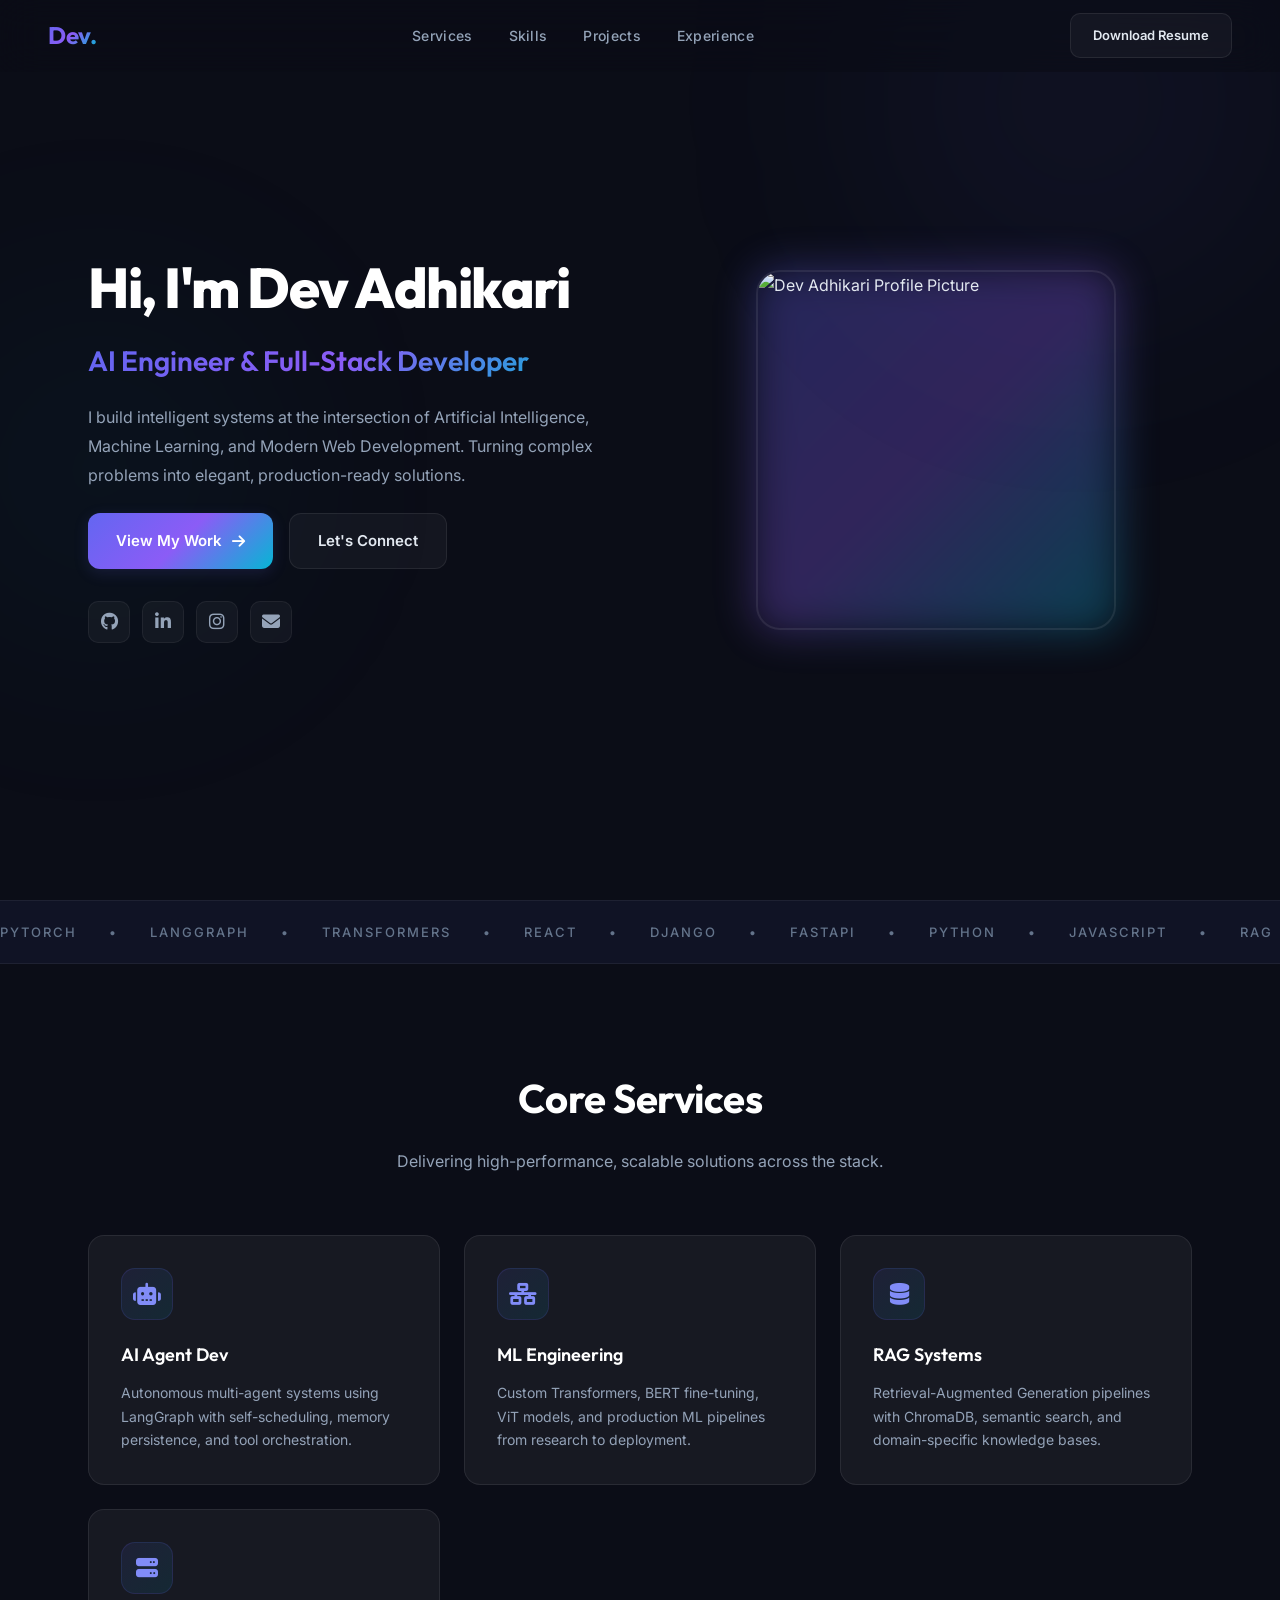
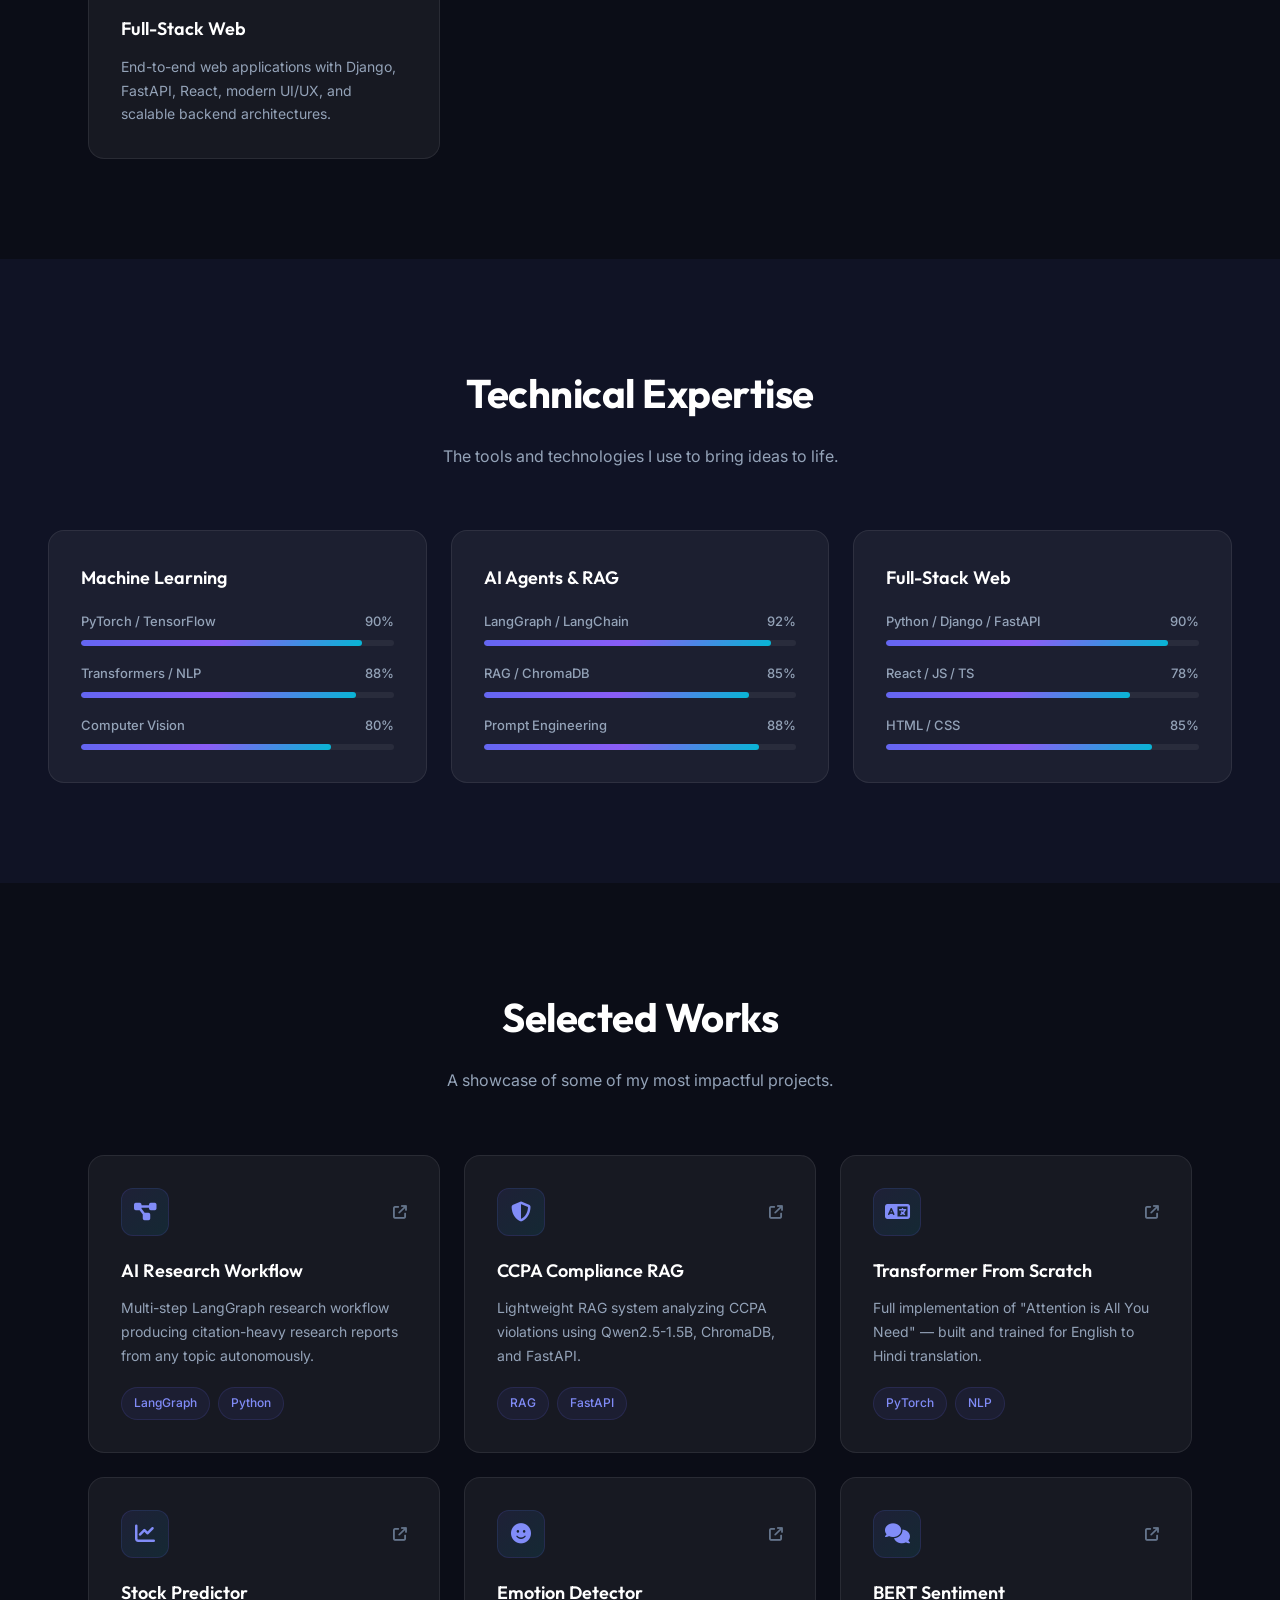
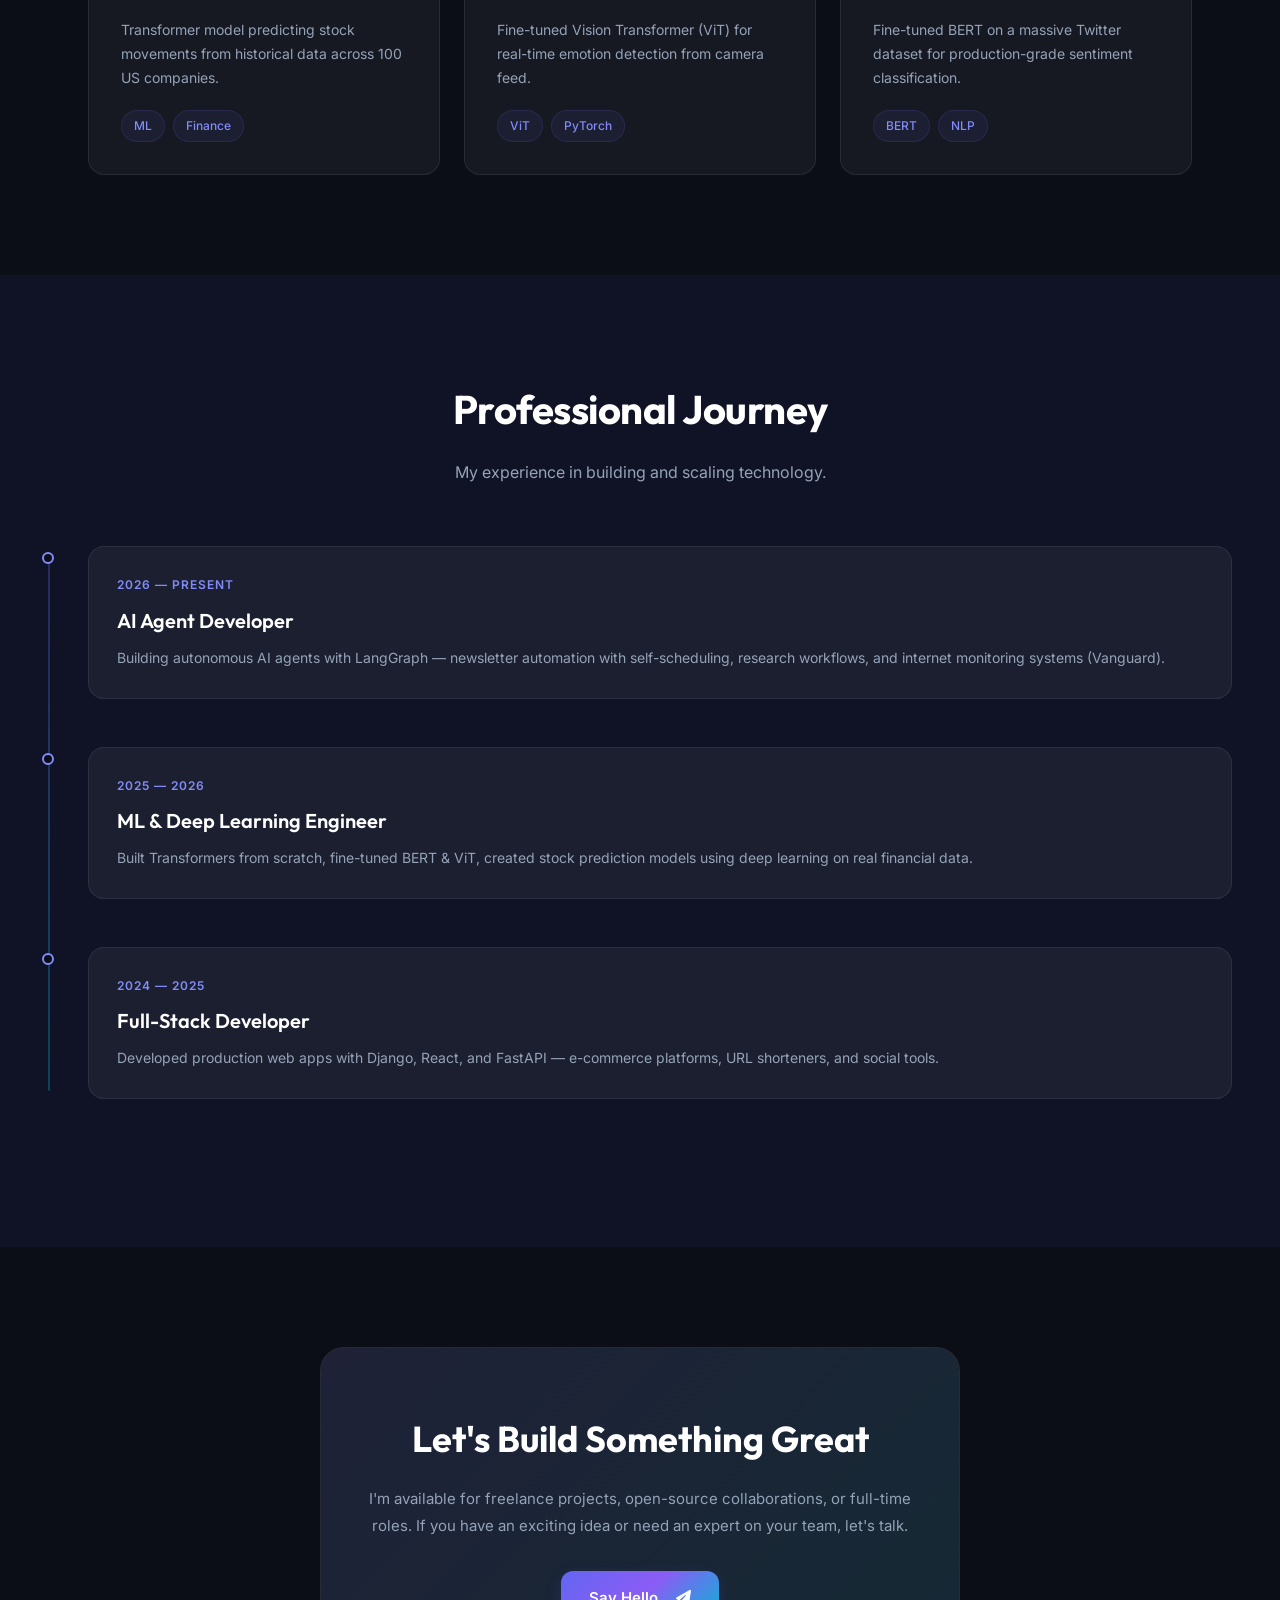
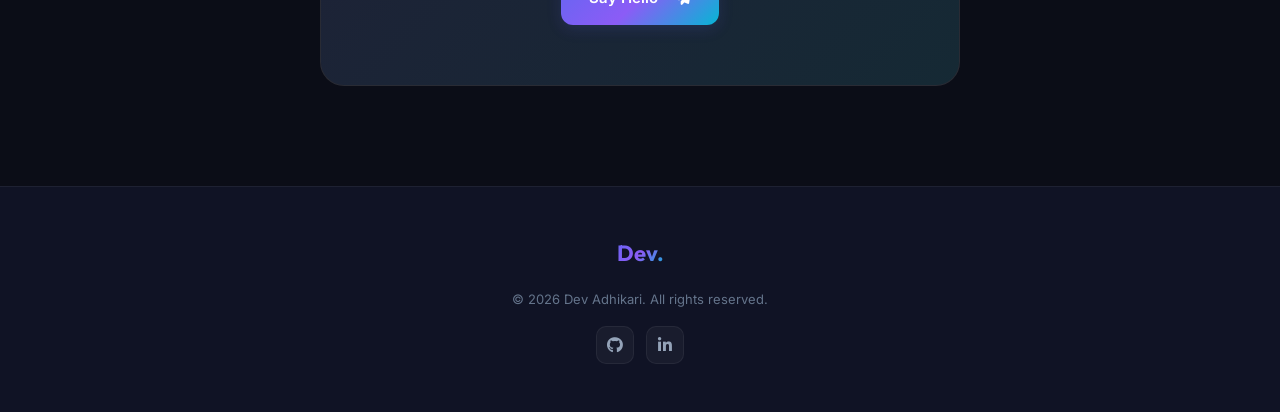
==== index.html @ c4f88534 "proffesional 2" ====
<!DOCTYPE html>
<html lang="en">
<head>
  <meta charset="UTF-8"/>
  <meta name="viewport" content="width=device-width, initial-scale=1.0"/>
  <title>Dev Adhikari | AI & Full-Stack Developer</title>
  <meta name="description" content="Dev Adhikari — AI Agent Developer, ML Engineer, Full-Stack Builder.">
  <link rel="icon" type="image/png" href="myprofilepic.png">
  <link rel="stylesheet" href="style.css">
  <link rel="stylesheet" href="https://cdnjs.cloudflare.com/ajax/libs/font-awesome/6.4.0/css/all.min.css">
  <link rel="preconnect" href="https://fonts.googleapis.com">
  <link rel="preconnect" href="https://fonts.gstatic.com" crossorigin>
  <link href="https://fonts.googleapis.com/css2?family=Inter:wght@300;400;500;600;700&family=Outfit:wght@400;500;600;700&display=swap" rel="stylesheet">
</head>
<body>

  <!-- Background Gradients -->
  <div class="bg-gradient bg-grad-1"></div>
  <div class="bg-gradient bg-grad-2"></div>

  <!-- Navbar -->
  <nav class="navbar" id="navbar">
    <div class="nav-container">
      <div class="nav-logo">
        <a href="#hero">Dev.</a>
      </div>
      <ul class="nav-links">
        <li><a href="#services">Services</a></li>
        <li><a href="#skills">Skills</a></li>
        <li><a href="#projects">Projects</a></li>
        <li><a href="#experience">Experience</a></li>
      </ul>
      <a href="DevAdhikari_AI_Agent_Developer.pdf" download class="btn-outline nav-btn">Download Resume</a>
    </div>
  </nav>

  <!-- ════════ HERO ════════ -->
  <section class="hero section" id="hero">
    <div class="hero-content">
      <div class="hero-text reveal">
        <h1 class="hero-name">Hi, I'm Dev Adhikari</h1>
        <h2 class="hero-role">AI Engineer & Full-Stack Developer</h2>
        <p class="bio">
          I build intelligent systems at the intersection of Artificial Intelligence, Machine Learning, and Modern Web Development. Turning complex problems into elegant, production-ready solutions.
        </p>
        
        <div class="hero-buttons">
          <a href="#projects" class="btn-primary">View My Work <i class="fas fa-arrow-right"></i></a>
          <a href="#contact" class="btn-secondary">Let's Connect</a>
        </div>
        
        <div class="social-row">
          <a href="https://github.com/adkdev200-ops" target="_blank" aria-label="GitHub"><i class="fab fa-github"></i></a>
          <a href="https://www.linkedin.com/in/dev-adhikari-a9b737382/" target="_blank" aria-label="LinkedIn"><i class="fab fa-linkedin-in"></i></a>
          <a href="https://www.instagram.com/adkdev200/" target="_blank" aria-label="Instagram"><i class="fab fa-instagram"></i></a>
          <a href="mailto:adkdev200@gmail.com" aria-label="Email"><i class="fas fa-envelope"></i></a>
        </div>
      </div>
      <div class="hero-image reveal">
        <div class="image-wrapper">
          <img src="myprofilepic.png" alt="Dev Adhikari Profile Picture">
          <div class="glow-effect"></div>
        </div>
      </div>
    </div>
  </section>

  <!-- ════════ MARQUEE ════════ -->
  <div class="marquee-wrap">
    <div class="marquee">
      <span>PyTorch</span><span>&bull;</span><span>LangGraph</span><span>&bull;</span><span>Transformers</span><span>&bull;</span>
      <span>React</span><span>&bull;</span><span>Django</span><span>&bull;</span><span>FastAPI</span><span>&bull;</span>
      <span>Python</span><span>&bull;</span><span>JavaScript</span><span>&bull;</span><span>RAG</span><span>&bull;</span>
      <span>BERT</span><span>&bull;</span><span>Computer Vision</span><span>&bull;</span><span>NLP</span><span>&bull;</span>
      <span>ChromaDB</span><span>&bull;</span><span>TensorFlow</span><span>&bull;</span><span>LangChain</span><span>&bull;</span>
      <!-- Duplicate for loop -->
      <span>PyTorch</span><span>&bull;</span><span>LangGraph</span><span>&bull;</span><span>Transformers</span><span>&bull;</span>
      <span>React</span><span>&bull;</span><span>Django</span><span>&bull;</span><span>FastAPI</span><span>&bull;</span>
      <span>Python</span><span>&bull;</span><span>JavaScript</span><span>&bull;</span><span>RAG</span><span>&bull;</span>
      <span>BERT</span><span>&bull;</span><span>Computer Vision</span><span>&bull;</span><span>NLP</span><span>&bull;</span>
      <span>ChromaDB</span><span>&bull;</span><span>TensorFlow</span><span>&bull;</span><span>LangChain</span><span>&bull;</span>
    </div>
  </div>

  <!-- ════════ SERVICES ════════ -->
  <section class="section" id="services">
    <div class="section-header reveal">
      <h2 class="section-title">Core Services</h2>
      <p class="section-subtitle">Delivering high-performance, scalable solutions across the stack.</p>
    </div>
    
    <div class="services-grid">
      <div class="card reveal">
        <div class="card-icon"><i class="fas fa-robot"></i></div>
        <h3>AI Agent Dev</h3>
        <p>Autonomous multi-agent systems using LangGraph with self-scheduling, memory persistence, and tool orchestration.</p>
      </div>
      <div class="card reveal">
        <div class="card-icon"><i class="fas fa-network-wired"></i></div>
        <h3>ML Engineering</h3>
        <p>Custom Transformers, BERT fine-tuning, ViT models, and production ML pipelines from research to deployment.</p>
      </div>
      <div class="card reveal">
        <div class="card-icon"><i class="fas fa-database"></i></div>
        <h3>RAG Systems</h3>
        <p>Retrieval-Augmented Generation pipelines with ChromaDB, semantic search, and domain-specific knowledge bases.</p>
      </div>
      <div class="card reveal">
        <div class="card-icon"><i class="fas fa-server"></i></div>
        <h3>Full-Stack Web</h3>
        <p>End-to-end web applications with Django, FastAPI, React, modern UI/UX, and scalable backend architectures.</p>
      </div>
    </div>
  </section>

  <!-- ════════ SKILLS ════════ -->
  <section class="section bg-alternate" id="skills">
    <div class="section-header reveal">
      <h2 class="section-title">Technical Expertise</h2>
      <p class="section-subtitle">The tools and technologies I use to bring ideas to life.</p>
    </div>
    
    <div class="skills-grid">
      <div class="card reveal">
        <h3>Machine Learning</h3>
        <div class="skill-bar-wrap">
          <div class="skill-bar-label"><span>PyTorch / TensorFlow</span><span>90%</span></div>
          <div class="skill-bar"><div class="skill-bar-fill" data-width="90"></div></div>
        </div>
        <div class="skill-bar-wrap">
          <div class="skill-bar-label"><span>Transformers / NLP</span><span>88%</span></div>
          <div class="skill-bar"><div class="skill-bar-fill" data-width="88"></div></div>
        </div>
        <div class="skill-bar-wrap">
          <div class="skill-bar-label"><span>Computer Vision</span><span>80%</span></div>
          <div class="skill-bar"><div class="skill-bar-fill" data-width="80"></div></div>
        </div>
      </div>
      <div class="card reveal">
        <h3>AI Agents & RAG</h3>
        <div class="skill-bar-wrap">
          <div class="skill-bar-label"><span>LangGraph / LangChain</span><span>92%</span></div>
          <div class="skill-bar"><div class="skill-bar-fill" data-width="92"></div></div>
        </div>
        <div class="skill-bar-wrap">
          <div class="skill-bar-label"><span>RAG / ChromaDB</span><span>85%</span></div>
          <div class="skill-bar"><div class="skill-bar-fill" data-width="85"></div></div>
        </div>
        <div class="skill-bar-wrap">
          <div class="skill-bar-label"><span>Prompt Engineering</span><span>88%</span></div>
          <div class="skill-bar"><div class="skill-bar-fill" data-width="88"></div></div>
        </div>
      </div>
      <div class="card reveal">
        <h3>Full-Stack Web</h3>
        <div class="skill-bar-wrap">
          <div class="skill-bar-label"><span>Python / Django / FastAPI</span><span>90%</span></div>
          <div class="skill-bar"><div class="skill-bar-fill" data-width="90"></div></div>
        </div>
        <div class="skill-bar-wrap">
          <div class="skill-bar-label"><span>React / JS / TS</span><span>78%</span></div>
          <div class="skill-bar"><div class="skill-bar-fill" data-width="78"></div></div>
        </div>
        <div class="skill-bar-wrap">
          <div class="skill-bar-label"><span>HTML / CSS</span><span>85%</span></div>
          <div class="skill-bar"><div class="skill-bar-fill" data-width="85"></div></div>
        </div>
      </div>
    </div>
  </section>

  <!-- ════════ PROJECTS ════════ -->
  <section class="section" id="projects">
    <div class="section-header reveal">
      <h2 class="section-title">Selected Works</h2>
      <p class="section-subtitle">A showcase of some of my most impactful projects.</p>
    </div>
    
    <div class="projects-grid">
      <a href="https://github.com/adkdev200-ops/research_workflow" target="_blank" class="card project-card reveal">
        <div class="project-header">
          <div class="icon-wrap"><i class="fa-solid fa-diagram-project"></i></div>
          <i class="fas fa-arrow-up-right-from-square link-icon"></i>
        </div>
        <h3>AI Research Workflow</h3>
        <p>Multi-step LangGraph research workflow producing citation-heavy research reports from any topic autonomously.</p>
        <div class="project-tags"><span class="tag">LangGraph</span><span class="tag">Python</span></div>
      </a>
      
      <a href="https://github.com/adkdev200-ops/CCPA-Compliance-RAG-System" target="_blank" class="card project-card reveal">
        <div class="project-header">
          <div class="icon-wrap"><i class="fa-solid fa-shield-halved"></i></div>
          <i class="fas fa-arrow-up-right-from-square link-icon"></i>
        </div>
        <h3>CCPA Compliance RAG</h3>
        <p>Lightweight RAG system analyzing CCPA violations using Qwen2.5-1.5B, ChromaDB, and FastAPI.</p>
        <div class="project-tags"><span class="tag">RAG</span><span class="tag">FastAPI</span></div>
      </a>
      
      <a href="https://github.com/adkdev200-ops/English-to-Hindi--Transformer-from-scratch-" target="_blank" class="card project-card reveal">
        <div class="project-header">
          <div class="icon-wrap"><i class="fa-solid fa-language"></i></div>
          <i class="fas fa-arrow-up-right-from-square link-icon"></i>
        </div>
        <h3>Transformer From Scratch</h3>
        <p>Full implementation of "Attention is All You Need" — built and trained for English to Hindi translation.</p>
        <div class="project-tags"><span class="tag">PyTorch</span><span class="tag">NLP</span></div>
      </a>
      
      <a href="https://github.com/adkdev200-ops/Analysing-Stocks-using-Transformer" target="_blank" class="card project-card reveal">
        <div class="project-header">
          <div class="icon-wrap"><i class="fa-solid fa-chart-line"></i></div>
          <i class="fas fa-arrow-up-right-from-square link-icon"></i>
        </div>
        <h3>Stock Predictor</h3>
        <p>Transformer model predicting stock movements from historical data across 100 US companies.</p>
        <div class="project-tags"><span class="tag">ML</span><span class="tag">Finance</span></div>
      </a>
      
      <a href="https://github.com/adkdev200-ops/Real-time-emotion-detector" target="_blank" class="card project-card reveal">
        <div class="project-header">
          <div class="icon-wrap"><i class="fa-solid fa-face-smile"></i></div>
          <i class="fas fa-arrow-up-right-from-square link-icon"></i>
        </div>
        <h3>Emotion Detector</h3>
        <p>Fine-tuned Vision Transformer (ViT) for real-time emotion detection from camera feed.</p>
        <div class="project-tags"><span class="tag">ViT</span><span class="tag">PyTorch</span></div>
      </a>
      
      <a href="https://github.com/adkdev200-ops/BERT-fine-tuned-for-Sentiment-Analysis" target="_blank" class="card project-card reveal">
        <div class="project-header">
          <div class="icon-wrap"><i class="fa-solid fa-comments"></i></div>
          <i class="fas fa-arrow-up-right-from-square link-icon"></i>
        </div>
        <h3>BERT Sentiment</h3>
        <p>Fine-tuned BERT on a massive Twitter dataset for production-grade sentiment classification.</p>
        <div class="project-tags"><span class="tag">BERT</span><span class="tag">NLP</span></div>
      </a>
    </div>
  </section>

  <!-- ════════ EXPERIENCE ════════ -->
  <section class="section bg-alternate" id="experience">
    <div class="section-header reveal">
      <h2 class="section-title">Professional Journey</h2>
      <p class="section-subtitle">My experience in building and scaling technology.</p>
    </div>
    
    <div class="timeline">
      <div class="timeline-item reveal">
        <div class="timeline-dot"></div>
        <div class="timeline-content">
          <div class="timeline-date">2026 — PRESENT</div>
          <h3 class="timeline-title">AI Agent Developer</h3>
          <p class="timeline-desc">Building autonomous AI agents with LangGraph — newsletter automation with self-scheduling, research workflows, and internet monitoring systems (Vanguard).</p>
        </div>
      </div>
      <div class="timeline-item reveal">
        <div class="timeline-dot"></div>
        <div class="timeline-content">
          <div class="timeline-date">2025 — 2026</div>
          <h3 class="timeline-title">ML & Deep Learning Engineer</h3>
          <p class="timeline-desc">Built Transformers from scratch, fine-tuned BERT & ViT, created stock prediction models using deep learning on real financial data.</p>
        </div>
      </div>
      <div class="timeline-item reveal">
        <div class="timeline-dot"></div>
        <div class="timeline-content">
          <div class="timeline-date">2024 — 2025</div>
          <h3 class="timeline-title">Full-Stack Developer</h3>
          <p class="timeline-desc">Developed production web apps with Django, React, and FastAPI — e-commerce platforms, URL shorteners, and social tools.</p>
        </div>
      </div>
    </div>
  </section>

  <!-- ════════ CONTACT ════════ -->
  <section class="section" id="contact">
    <div class="contact-box reveal">
      <h2>Let's Build Something Great</h2>
      <p>I'm available for freelance projects, open-source collaborations, or full-time roles. If you have an exciting idea or need an expert on your team, let's talk.</p>
      <a href="mailto:adkdev200@gmail.com" class="btn-primary">Say Hello <i class="fas fa-paper-plane" style="margin-left: 8px;"></i></a>
    </div>
  </section>

  <!-- Footer -->
  <footer class="footer">
    <div class="footer-content">
      <div class="footer-logo">Dev.</div>
      <p>&copy; 2026 Dev Adhikari. All rights reserved.</p>
      <div class="footer-social">
        <a href="https://github.com/adkdev200-ops" target="_blank"><i class="fab fa-github"></i></a>
        <a href="https://www.linkedin.com/in/dev-adhikari-a9b737382/" target="_blank"><i class="fab fa-linkedin-in"></i></a>
      </div>
    </div>
  </footer>

<script>
// ═══════════════════════════════════════
//  SCROLL REVEALS & NAV SCROLL
// ═══════════════════════════════════════
const navbar = document.getElementById('navbar');
window.addEventListener('scroll', () => {
  if(window.scrollY > 50) navbar.classList.add('scrolled');
  else navbar.classList.remove('scrolled');
});

const rObs = new IntersectionObserver(es => es.forEach(e => {
  if (e.isIntersecting) { 
    e.target.classList.add('visible'); 
    
    // Trigger skill bars if they exist inside this reveal
    const bars = e.target.querySelectorAll('.skill-bar-fill');
    if(bars.length) {
      setTimeout(() => {
        bars.forEach(b => b.style.width = b.dataset.width + '%');
      }, 300);
    }
    
    rObs.unobserve(e.target); 
  }
}), { threshold: 0.1, rootMargin: "0px 0px -50px 0px" });
document.querySelectorAll('.reveal').forEach(el => rObs.observe(el));

// ═══════════════════════════════════════
//  SMOOTH ANCHOR SCROLL
// ═══════════════════════════════════════
document.querySelectorAll('a[href^="#"]').forEach(anchor => {
  anchor.addEventListener('click', function(e) {
    e.preventDefault();
    const target = document.querySelector(this.getAttribute('href'));
    if (target) {
      // Offset for fixed navbar
      const y = target.getBoundingClientRect().top + window.scrollY - 80;
      window.scrollTo({ top: y, behavior: 'smooth' });
    }
  });
});
</script>
</body>
</html>
---- style.css ----
/* ══════════════════════════════════════════
   PROFESSIONAL PORTFOLIO — Dev Adhikari
   Clean, Premium Dark Theme
   ══════════════════════════════════════════ */

@import url('https://fonts.googleapis.com/css2?family=Inter:wght@300;400;500;600;700&family=Outfit:wght@400;500;600;700;800&display=swap');

:root {
  --bg: #0b0d17;
  --bg-alt: #101325;
  --surface: rgba(255, 255, 255, 0.04);
  --surface-hover: rgba(255, 255, 255, 0.07);
  --glass: rgba(255, 255, 255, 0.05);
  --glass-border: rgba(255, 255, 255, 0.08);
  --border: rgba(255, 255, 255, 0.06);
  --text: #e2e8f0;
  --text-secondary: #94a3b8;
  --text-muted: #64748b;
  --white: #ffffff;
  --accent: #6366f1;
  --accent-light: #818cf8;
  --accent-glow: rgba(99, 102, 241, 0.15);
  --accent2: #06b6d4;
  --accent3: #f59e0b;
  --gradient: linear-gradient(135deg, #6366f1, #8b5cf6, #06b6d4);
  --gradient-subtle: linear-gradient(135deg, rgba(99,102,241,0.1), rgba(6,182,212,0.1));
  --shadow-sm: 0 2px 8px rgba(0,0,0,0.2);
  --shadow-md: 0 8px 32px rgba(0,0,0,0.3);
  --shadow-lg: 0 16px 64px rgba(0,0,0,0.4);
  --radius: 16px;
  --radius-sm: 10px;
  --nav-height: 72px;
}

/* ── RESET & BASE ── */
*, *::before, *::after { margin: 0; padding: 0; box-sizing: border-box; }
html { scroll-behavior: smooth; }
::selection { background: rgba(99, 102, 241, 0.3); color: #fff; }

body {
  background: var(--bg);
  color: var(--text);
  font-family: 'Inter', -apple-system, BlinkMacSystemFont, 'Segoe UI', sans-serif;
  line-height: 1.7;
  overflow-x: hidden;
  -webkit-font-smoothing: antialiased;
  -moz-osx-font-smoothing: grayscale;
}

a { text-decoration: none; color: inherit; }
img { max-width: 100%; display: block; }

/* ── BACKGROUND GRADIENTS ── */
.bg-gradient {
  position: fixed;
  border-radius: 50%;
  filter: blur(120px);
  pointer-events: none;
  z-index: 0;
  opacity: 0.5;
}
.bg-grad-1 {
  width: 600px; height: 600px;
  top: -200px; right: -100px;
  background: radial-gradient(circle, rgba(99,102,241,0.2), transparent 70%);
}
.bg-grad-2 {
  width: 500px; height: 500px;
  bottom: 20%; left: -150px;
  background: radial-gradient(circle, rgba(6,182,212,0.15), transparent 70%);
}

/* ── NAVBAR ── */
.navbar {
  position: fixed;
  top: 0; left: 0; right: 0;
  z-index: 1000;
  height: var(--nav-height);
  display: flex;
  align-items: center;
  padding: 0 48px;
  background: rgba(11, 13, 23, 0.6);
  backdrop-filter: blur(20px);
  -webkit-backdrop-filter: blur(20px);
  border-bottom: 1px solid transparent;
  transition: all 0.4s cubic-bezier(0.4, 0, 0.2, 1);
}
.navbar.scrolled {
  background: rgba(11, 13, 23, 0.9);
  border-bottom: 1px solid var(--glass-border);
  box-shadow: 0 4px 30px rgba(0,0,0,0.3);
}
.nav-container {
  max-width: 1200px;
  width: 100%;
  margin: 0 auto;
  display: flex;
  align-items: center;
  justify-content: space-between;
}
.nav-logo a {
  font-family: 'Outfit', sans-serif;
  font-weight: 700;
  font-size: 24px;
  background: var(--gradient);
  -webkit-background-clip: text;
  -webkit-text-fill-color: transparent;
  background-clip: text;
  letter-spacing: -0.5px;
}
.nav-links {
  display: flex;
  gap: 36px;
  list-style: none;
  align-items: center;
}
.nav-links a {
  color: var(--text-secondary);
  font-size: 14px;
  font-weight: 500;
  letter-spacing: 0.3px;
  transition: color 0.3s;
  position: relative;
}
.nav-links a::after {
  content: '';
  position: absolute;
  bottom: -4px;
  left: 0;
  width: 0;
  height: 2px;
  background: var(--gradient);
  border-radius: 2px;
  transition: width 0.3s cubic-bezier(0.4, 0, 0.2, 1);
}
.nav-links a:hover { color: var(--white); }
.nav-links a:hover::after { width: 100%; }

.btn-outline {
  padding: 10px 22px;
  border: 1px solid var(--glass-border);
  border-radius: 10px;
  background: var(--surface);
  color: var(--text);
  font-size: 13px;
  font-weight: 600;
  transition: all 0.3s;
  display: inline-flex;
  align-items: center;
  gap: 8px;
  cursor: pointer;
}
.btn-outline:hover {
  background: var(--accent);
  border-color: var(--accent);
  color: #fff;
  box-shadow: 0 4px 20px var(--accent-glow);
  transform: translateY(-1px);
}

/* ── HERO SECTION ── */
.hero {
  min-height: 100vh;
  display: flex;
  align-items: center;
  position: relative;
  z-index: 1;
  padding: 0 48px;
  padding-top: var(--nav-height);
}
.hero-content {
  max-width: 1200px;
  width: 100%;
  margin: 0 auto;
  display: grid;
  grid-template-columns: 1fr 1fr;
  gap: 80px;
  align-items: center;
}
.hero-text { display: flex; flex-direction: column; gap: 24px; }

.badge {
  display: inline-flex;
  align-items: center;
  gap: 8px;
  width: fit-content;
  padding: 8px 16px;
  background: rgba(34, 197, 94, 0.1);
  border: 1px solid rgba(34, 197, 94, 0.2);
  border-radius: 100px;
  font-size: 13px;
  font-weight: 600;
  color: #22c55e;
  letter-spacing: 0.3px;
}
.badge::before {
  content: '';
  width: 8px; height: 8px;
  background: #22c55e;
  border-radius: 50%;
  animation: pulse-dot 2s ease-in-out infinite;
}
@keyframes pulse-dot {
  0%, 100% { opacity: 1; box-shadow: 0 0 0 0 rgba(34,197,94,0.4); }
  50% { opacity: 0.8; box-shadow: 0 0 0 6px rgba(34,197,94,0); }
}

.hero-name {
  font-family: 'Outfit', sans-serif;
  font-size: clamp(36px, 5vw, 56px);
  font-weight: 800;
  color: var(--white);
  line-height: 1.1;
  letter-spacing: -1.5px;
}
.hero-role {
  font-family: 'Outfit', sans-serif;
  font-size: clamp(20px, 3vw, 28px);
  font-weight: 600;
  background: var(--gradient);
  -webkit-background-clip: text;
  -webkit-text-fill-color: transparent;
  background-clip: text;
  line-height: 1.3;
}
.bio {
  font-size: 16px;
  color: var(--text-secondary);
  line-height: 1.8;
  max-width: 520px;
}

.hero-buttons {
  display: flex;
  gap: 16px;
  flex-wrap: wrap;
}
.btn-primary {
  display: inline-flex;
  align-items: center;
  gap: 10px;
  padding: 14px 28px;
  background: var(--gradient);
  color: #fff;
  font-size: 15px;
  font-weight: 600;
  border: none;
  border-radius: 12px;
  cursor: pointer;
  transition: all 0.3s cubic-bezier(0.4, 0, 0.2, 1);
  box-shadow: 0 4px 15px var(--accent-glow);
}
.btn-primary:hover {
  transform: translateY(-2px);
  box-shadow: 0 8px 30px rgba(99,102,241,0.3);
}
.btn-primary i { transition: transform 0.3s; }
.btn-primary:hover i { transform: translateX(4px); }

.btn-secondary {
  display: inline-flex;
  align-items: center;
  gap: 10px;
  padding: 14px 28px;
  background: var(--surface);
  border: 1px solid var(--glass-border);
  color: var(--text);
  font-size: 15px;
  font-weight: 600;
  border-radius: 12px;
  cursor: pointer;
  transition: all 0.3s;
}
.btn-secondary:hover {
  background: var(--surface-hover);
  border-color: rgba(255,255,255,0.15);
  transform: translateY(-2px);
}

.social-row {
  display: flex;
  gap: 12px;
  margin-top: 8px;
}
.social-row a {
  display: flex;
  align-items: center;
  justify-content: center;
  width: 42px; height: 42px;
  border-radius: 10px;
  background: var(--surface);
  border: 1px solid var(--border);
  color: var(--text-secondary);
  font-size: 18px;
  transition: all 0.3s;
}
.social-row a:hover {
  background: var(--accent);
  border-color: var(--accent);
  color: #fff;
  transform: translateY(-3px);
  box-shadow: 0 6px 20px var(--accent-glow);
}

/* Hero Image */
.hero-image { display: flex; justify-content: center; align-items: center; }
.image-wrapper {
  position: relative;
  width: 360px;
  height: 360px;
}
.image-wrapper img {
  width: 100%;
  height: 100%;
  object-fit: cover;
  border-radius: 24px;
  border: 2px solid var(--glass-border);
  position: relative;
  z-index: 2;
}
.glow-effect {
  position: absolute;
  inset: -3px;
  border-radius: 26px;
  background: var(--gradient);
  opacity: 0.3;
  z-index: 1;
  filter: blur(20px);
  animation: glow-pulse 4s ease-in-out infinite;
}
@keyframes glow-pulse {
  0%, 100% { opacity: 0.2; transform: scale(1); }
  50% { opacity: 0.4; transform: scale(1.02); }
}

/* ── MARQUEE ── */
.marquee-wrap {
  position: relative;
  z-index: 1;
  overflow: hidden;
  padding: 20px 0;
  border-top: 1px solid var(--border);
  border-bottom: 1px solid var(--border);
  background: var(--bg-alt);
}
.marquee {
  display: flex;
  gap: 32px;
  animation: marquee 45s linear infinite;
  width: max-content;
}
.marquee span {
  font-size: 13px;
  color: var(--text-muted);
  white-space: nowrap;
  font-weight: 500;
  text-transform: uppercase;
  letter-spacing: 2px;
}
@keyframes marquee {
  0% { transform: translateX(0); }
  100% { transform: translateX(-50%); }
}

/* ── SECTIONS ── */
.section {
  position: relative;
  z-index: 1;
  max-width: 1200px;
  margin: 0 auto;
  padding: 100px 48px;
}
.bg-alternate {
  background: var(--bg-alt);
}
.bg-alternate .section {
  max-width: 100%;
}
.bg-alternate > .section-header,
.bg-alternate > .section-header ~ * {
  max-width: 1200px;
  margin-left: auto;
  margin-right: auto;
}

/* Use wrapper approach for alternate bg */
section.bg-alternate {
  max-width: 100%;
  padding: 100px 48px;
}
section.bg-alternate .section-header,
section.bg-alternate .skills-grid,
section.bg-alternate .timeline {
  max-width: 1200px;
  margin-left: auto;
  margin-right: auto;
}

.section-header {
  text-align: center;
  margin-bottom: 60px;
}
.section-title {
  font-family: 'Outfit', sans-serif;
  font-size: clamp(28px, 4vw, 40px);
  font-weight: 700;
  color: var(--white);
  margin-bottom: 16px;
  letter-spacing: -0.5px;
}
.section-subtitle {
  font-size: 16px;
  color: var(--text-secondary);
  max-width: 500px;
  margin: 0 auto;
  line-height: 1.7;
}

/* ── GRID CARDS ── */
.services-grid, .skills-grid, .projects-grid {
  display: grid;
  gap: 24px;
}
.services-grid { grid-template-columns: repeat(auto-fill, minmax(260px, 1fr)); }
.skills-grid { grid-template-columns: repeat(auto-fill, minmax(320px, 1fr)); }
.projects-grid { grid-template-columns: repeat(auto-fill, minmax(340px, 1fr)); }

.card {
  background: var(--glass);
  border: 1px solid var(--glass-border);
  border-radius: var(--radius);
  padding: 32px;
  transition: all 0.4s cubic-bezier(0.4, 0, 0.2, 1);
  position: relative;
  overflow: hidden;
}
.card::before {
  content: '';
  position: absolute;
  inset: 0;
  background: var(--gradient-subtle);
  opacity: 0;
  transition: opacity 0.4s;
  pointer-events: none;
}
.card:hover {
  border-color: rgba(99,102,241,0.2);
  transform: translateY(-6px);
  box-shadow: var(--shadow-lg), 0 0 40px var(--accent-glow);
}
.card:hover::before { opacity: 1; }

.card-icon {
  width: 52px; height: 52px;
  display: flex;
  align-items: center;
  justify-content: center;
  border-radius: 14px;
  background: var(--gradient-subtle);
  border: 1px solid rgba(99,102,241,0.15);
  font-size: 22px;
  color: var(--accent-light);
  margin-bottom: 20px;
}
.card h3 {
  font-family: 'Outfit', sans-serif;
  font-size: 18px;
  font-weight: 600;
  color: var(--white);
  margin-bottom: 10px;
}
.card p {
  font-size: 14px;
  color: var(--text-secondary);
  line-height: 1.7;
}

/* ── SKILLS ── */
.skill-bar-wrap { margin-top: 16px; }
.skill-bar-label {
  display: flex;
  justify-content: space-between;
  font-size: 13px;
  color: var(--text-secondary);
  margin-bottom: 8px;
  font-weight: 500;
}
.skill-bar {
  height: 6px;
  background: rgba(255,255,255,0.06);
  border-radius: 100px;
  width: 100%;
  overflow: hidden;
}
.skill-bar-fill {
  height: 100%;
  background: var(--gradient);
  width: 0;
  border-radius: 100px;
  transition: width 1.2s cubic-bezier(0.4, 0, 0.2, 1);
  position: relative;
}

/* ── PROJECTS ── */
.project-card {
  display: flex;
  flex-direction: column;
}
.project-card:hover h3 { color: var(--accent-light); }
.project-header {
  display: flex;
  justify-content: space-between;
  align-items: center;
  margin-bottom: 20px;
}
.icon-wrap {
  width: 48px; height: 48px;
  display: flex;
  align-items: center;
  justify-content: center;
  border-radius: 12px;
  background: var(--gradient-subtle);
  border: 1px solid rgba(99,102,241,0.15);
  font-size: 20px;
  color: var(--accent-light);
}
.link-icon {
  color: var(--text-muted);
  font-size: 14px;
  transition: all 0.3s;
}
.project-card:hover .link-icon {
  color: var(--accent-light);
  transform: translate(3px, -3px);
}
.project-tags {
  display: flex;
  flex-wrap: wrap;
  gap: 8px;
  margin-top: auto;
  padding-top: 20px;
}
.tag {
  font-size: 12px;
  padding: 5px 12px;
  background: rgba(99,102,241,0.08);
  border: 1px solid rgba(99,102,241,0.15);
  border-radius: 100px;
  color: var(--accent-light);
  font-weight: 500;
}

/* ── TIMELINE ── */
.timeline {
  position: relative;
  max-width: 800px;
  margin: 0 auto;
  padding-left: 40px;
}
.timeline::before {
  content: '';
  position: absolute;
  left: 0;
  top: 8px;
  bottom: 8px;
  width: 2px;
  background: linear-gradient(to bottom, var(--accent), var(--accent2));
  border-radius: 2px;
  opacity: 0.3;
}
.timeline-item {
  position: relative;
  margin-bottom: 48px;
}
.timeline-dot {
  position: absolute;
  left: -46px;
  top: 6px;
  width: 12px;
  height: 12px;
  background: var(--bg);
  border: 2px solid var(--accent-light);
  border-radius: 50%;
  transition: all 0.3s;
  z-index: 2;
}
.timeline-item:hover .timeline-dot {
  background: var(--accent);
  box-shadow: 0 0 12px var(--accent-glow);
  transform: scale(1.3);
}
.timeline-content {
  background: var(--glass);
  border: 1px solid var(--glass-border);
  border-radius: var(--radius);
  padding: 28px;
  transition: all 0.3s;
}
.timeline-item:hover .timeline-content {
  border-color: rgba(99,102,241,0.2);
  box-shadow: var(--shadow-md);
}
.timeline-date {
  font-size: 12px;
  font-weight: 600;
  color: var(--accent-light);
  margin-bottom: 8px;
  text-transform: uppercase;
  letter-spacing: 1px;
}
.timeline-title {
  font-family: 'Outfit', sans-serif;
  font-size: 20px;
  font-weight: 600;
  color: var(--white);
  margin-bottom: 8px;
}
.timeline-desc {
  font-size: 14px;
  color: var(--text-secondary);
  line-height: 1.7;
}

/* ── CONTACT ── */
.contact-box {
  text-align: center;
  max-width: 640px;
  margin: 0 auto;
  padding: 60px 48px;
  background: var(--glass);
  border: 1px solid var(--glass-border);
  border-radius: 24px;
  position: relative;
  overflow: hidden;
}
.contact-box::before {
  content: '';
  position: absolute;
  inset: 0;
  background: var(--gradient-subtle);
  pointer-events: none;
}
.contact-box h2 {
  font-family: 'Outfit', sans-serif;
  font-size: clamp(24px, 4vw, 36px);
  font-weight: 700;
  color: var(--white);
  margin-bottom: 16px;
  position: relative;
}
.contact-box p {
  font-size: 15px;
  color: var(--text-secondary);
  line-height: 1.8;
  margin-bottom: 32px;
  position: relative;
}
.contact-box .btn-primary {
  position: relative;
}

/* ── FOOTER ── */
.footer {
  border-top: 1px solid var(--border);
  padding: 48px 20px;
  background: var(--bg-alt);
  position: relative;
  z-index: 1;
}
.footer-content {
  max-width: 1200px;
  margin: 0 auto;
  display: flex;
  flex-direction: column;
  align-items: center;
  gap: 16px;
}
.footer-logo {
  font-family: 'Outfit', sans-serif;
  font-weight: 700;
  font-size: 22px;
  background: var(--gradient);
  -webkit-background-clip: text;
  -webkit-text-fill-color: transparent;
  background-clip: text;
}
.footer p {
  font-size: 13px;
  color: var(--text-muted);
}
.footer-social {
  display: flex;
  gap: 12px;
}
.footer-social a {
  display: flex;
  align-items: center;
  justify-content: center;
  width: 38px; height: 38px;
  border-radius: 10px;
  background: var(--surface);
  border: 1px solid var(--border);
  color: var(--text-secondary);
  font-size: 16px;
  transition: all 0.3s;
}
.footer-social a:hover {
  background: var(--accent);
  border-color: var(--accent);
  color: #fff;
  transform: translateY(-2px);
}

/* ── REVEALS ── */
.reveal {
  opacity: 0;
  transform: translateY(30px);
  transition: opacity 0.7s cubic-bezier(0.4, 0, 0.2, 1), transform 0.7s cubic-bezier(0.4, 0, 0.2, 1);
}
.reveal.visible {
  opacity: 1;
  transform: translateY(0);
}

/* ── STAGGERED ANIMATION DELAYS ── */
.services-grid .card:nth-child(2) { transition-delay: 0.1s; }
.services-grid .card:nth-child(3) { transition-delay: 0.2s; }
.services-grid .card:nth-child(4) { transition-delay: 0.3s; }
.projects-grid .card:nth-child(2) { transition-delay: 0.1s; }
.projects-grid .card:nth-child(3) { transition-delay: 0.15s; }
.projects-grid .card:nth-child(4) { transition-delay: 0.2s; }
.projects-grid .card:nth-child(5) { transition-delay: 0.25s; }
.projects-grid .card:nth-child(6) { transition-delay: 0.3s; }

/* ── MOBILE HAMBURGER ── */
.nav-hamburger {
  display: none;
  flex-direction: column;
  gap: 5px;
  cursor: pointer;
  padding: 4px;
  z-index: 1001;
}
.nav-hamburger span {
  display: block;
  width: 24px;
  height: 2px;
  background: var(--text);
  border-radius: 2px;
  transition: all 0.3s;
}

/* ── RESPONSIVE ── */
@media (max-width: 1024px) {
  .hero-content { grid-template-columns: 1fr; gap: 48px; text-align: center; }
  .hero-text { align-items: center; }
  .bio { max-width: 600px; }
  .hero-image { order: -1; }
  .image-wrapper { width: 280px; height: 280px; }
  .social-row { justify-content: center; }
  .hero-buttons { justify-content: center; }
}

@media (max-width: 768px) {
  .navbar { padding: 0 20px; }
  .nav-links, .nav-btn { display: none; }
  .nav-hamburger { display: flex; }
  .hero { padding: 0 20px; }
  .section { padding: 80px 20px; }
  section.bg-alternate { padding: 80px 20px; }
  .hero-name { font-size: 32px; }
  .hero-role { font-size: 20px; }
  .image-wrapper { width: 220px; height: 220px; }
  .services-grid, .skills-grid, .projects-grid {
    grid-template-columns: 1fr;
  }
  .contact-box { padding: 40px 24px; }
  .timeline { padding-left: 30px; }
  .timeline-dot { left: -36px; }
  .btn-primary, .btn-secondary {
    width: 100%;
    justify-content: center;
  }
}

@media (max-width: 480px) {
  .hero-name { font-size: 28px; }
  .card { padding: 24px; }
  .section-title { font-size: 26px; }
}
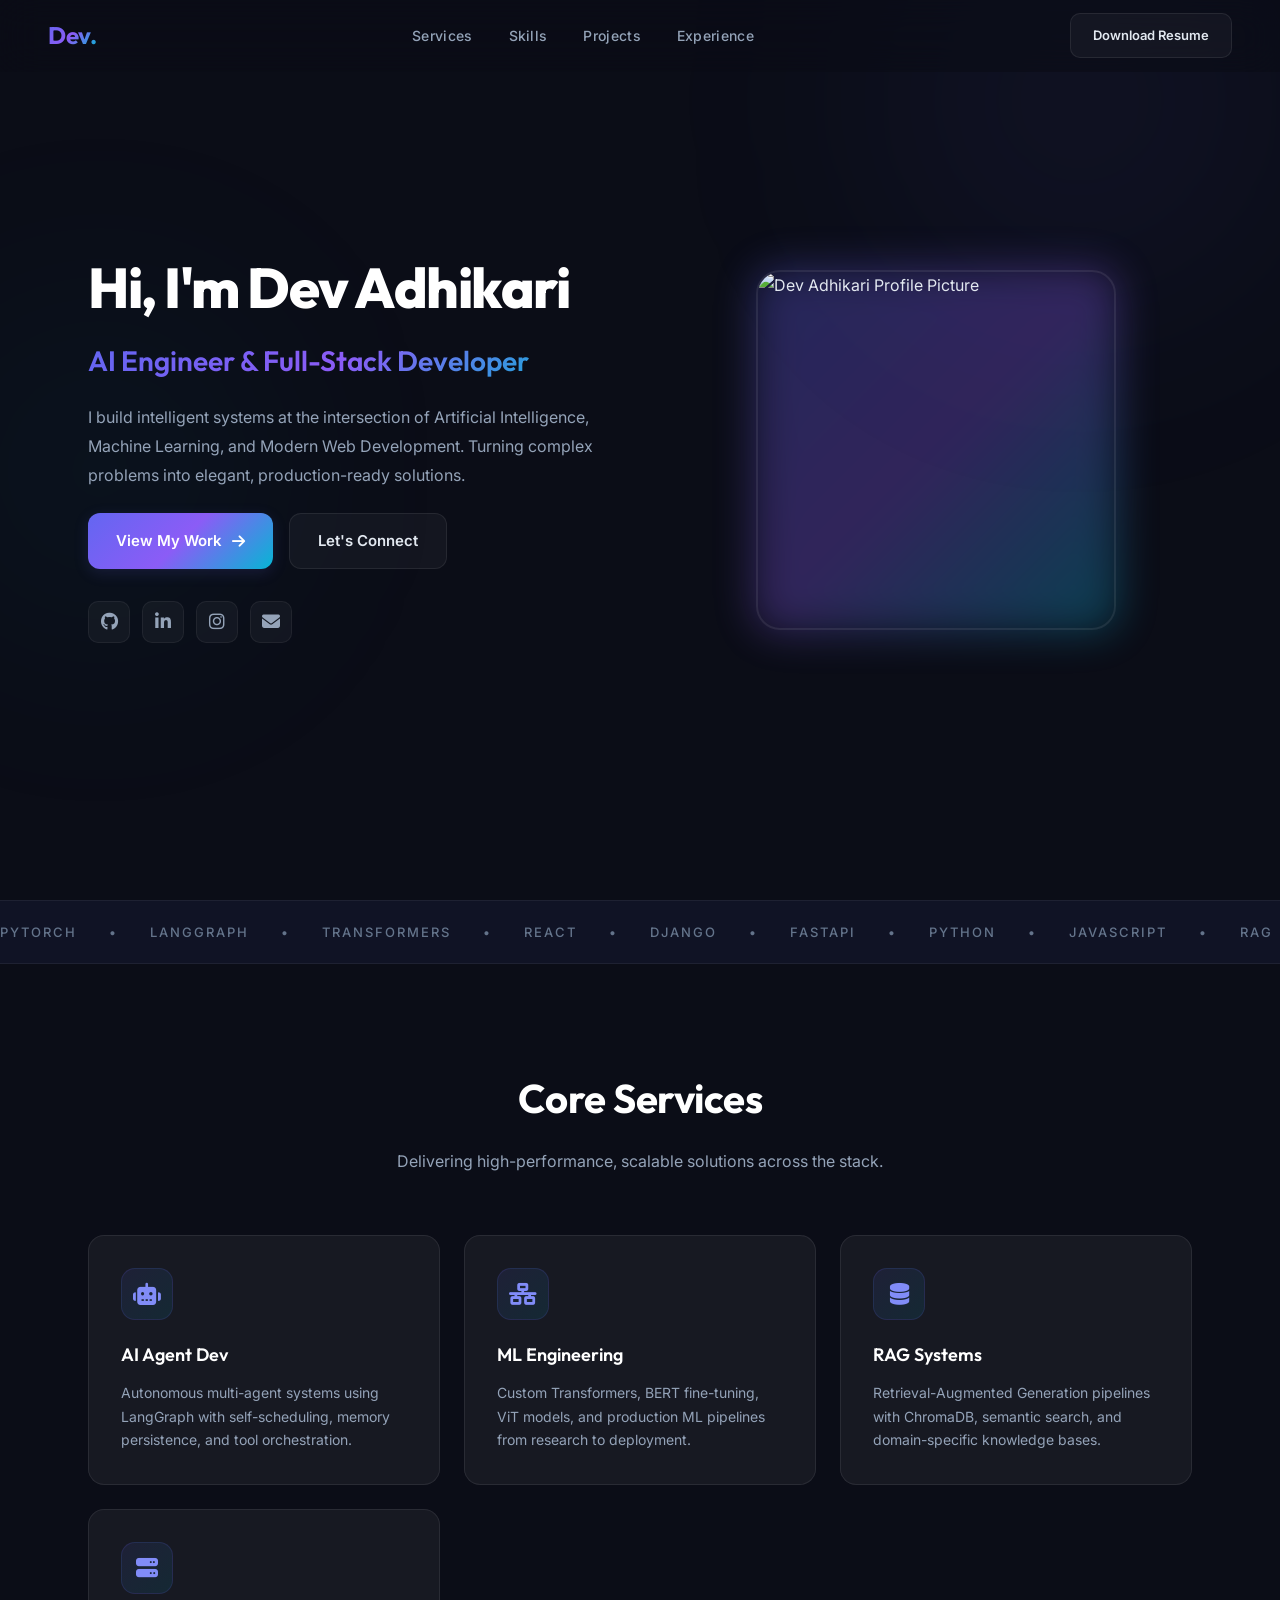
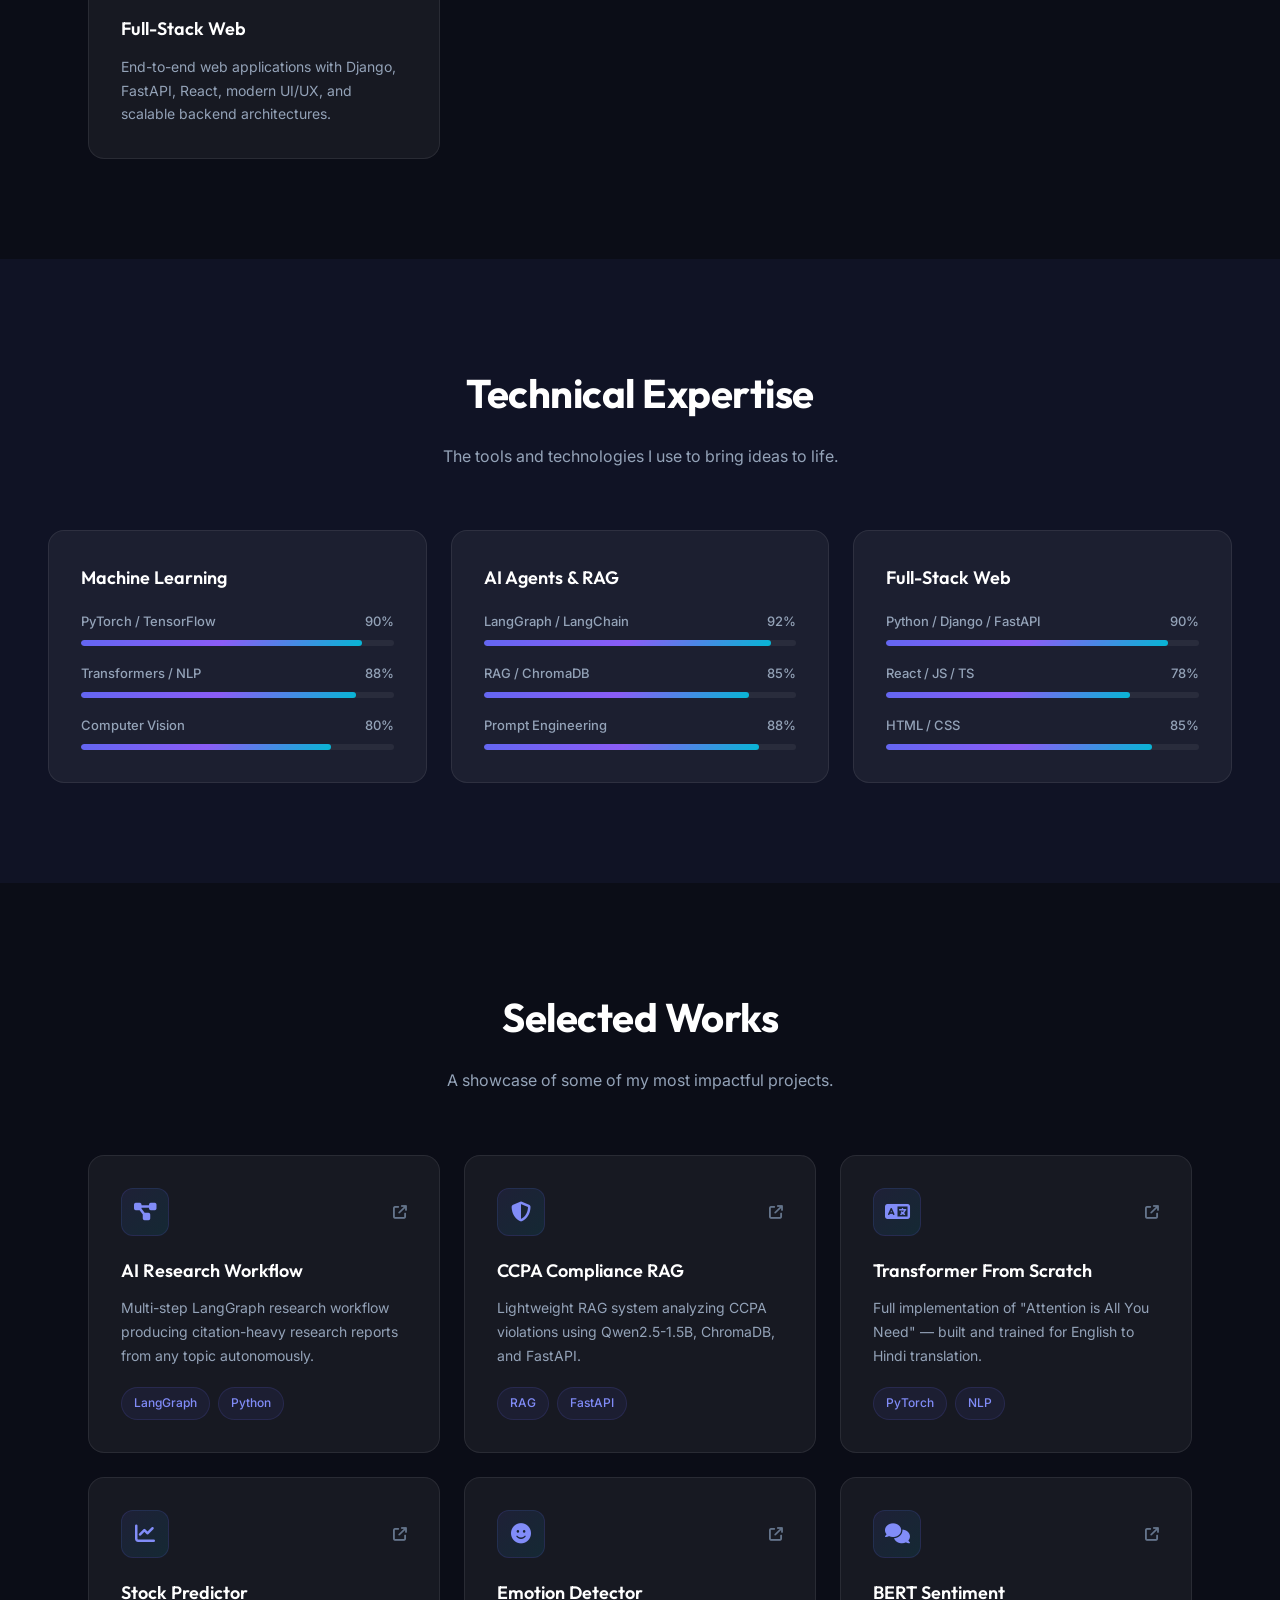
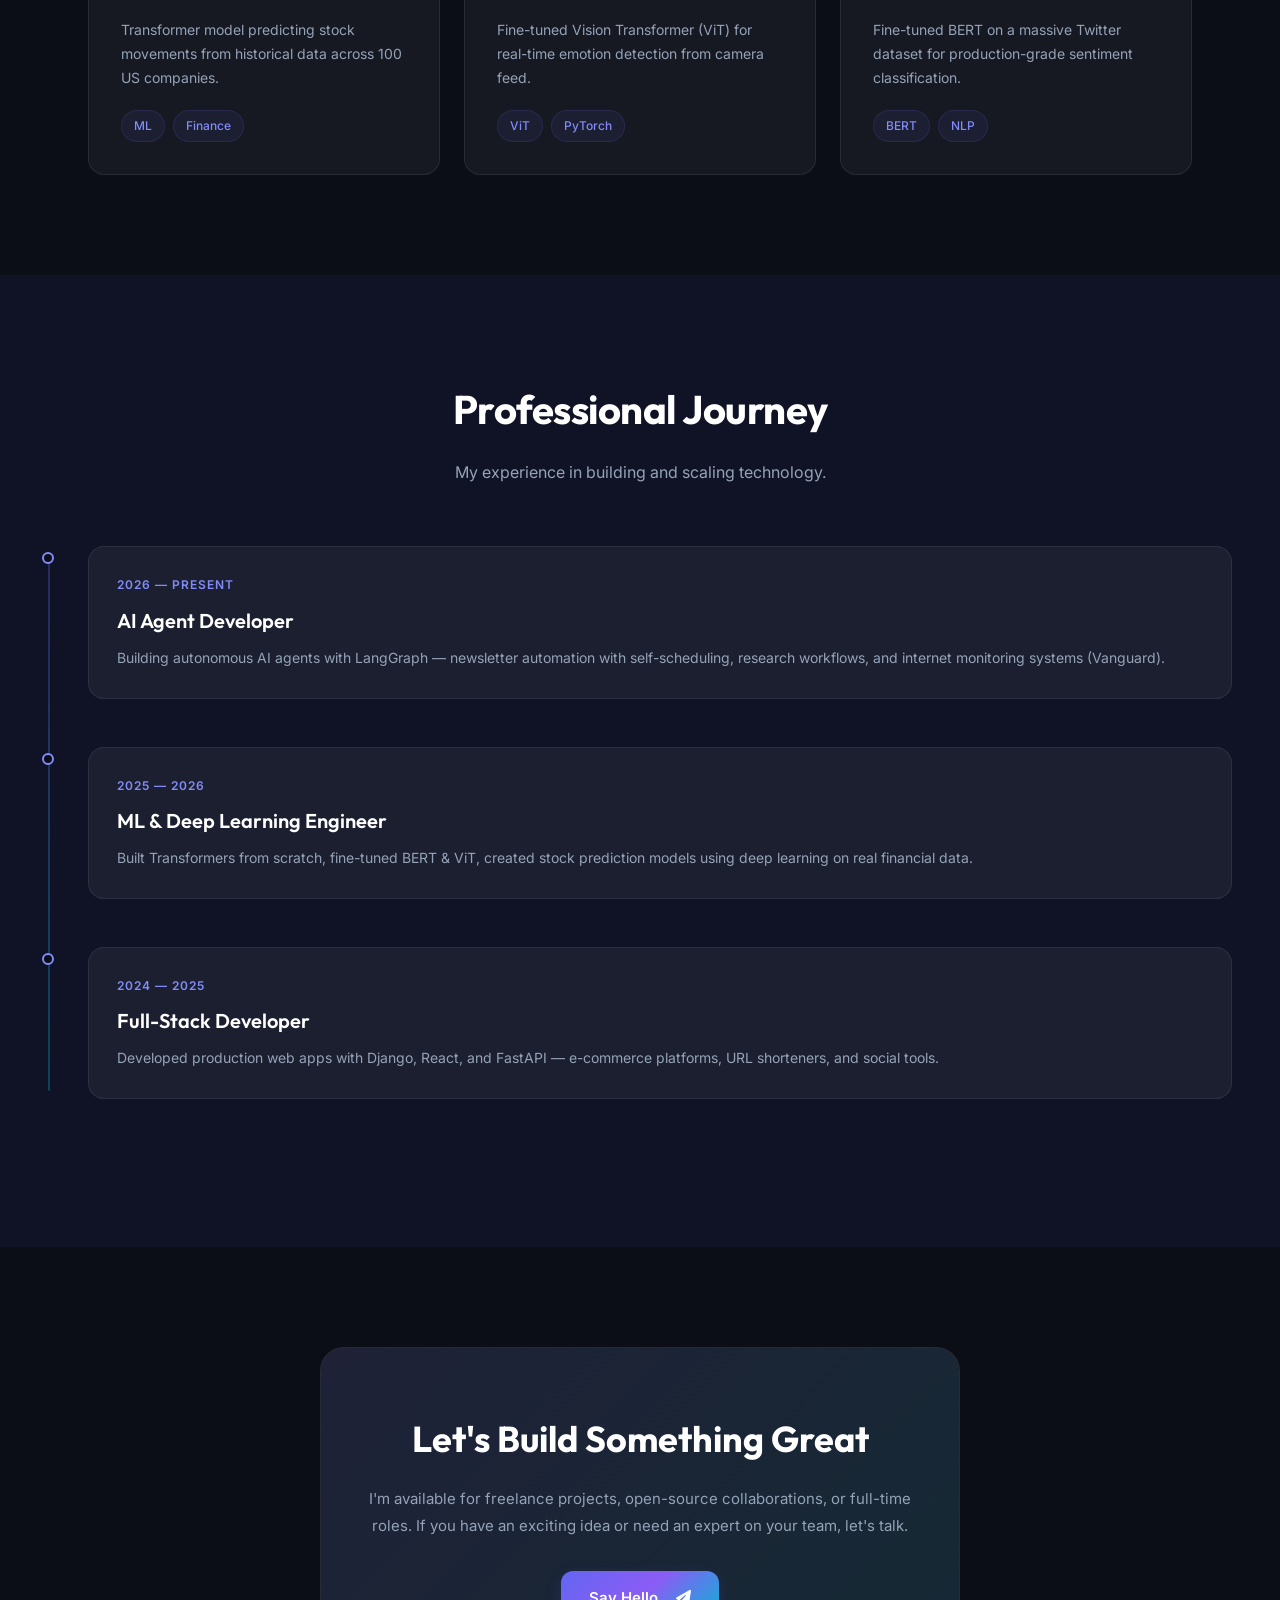
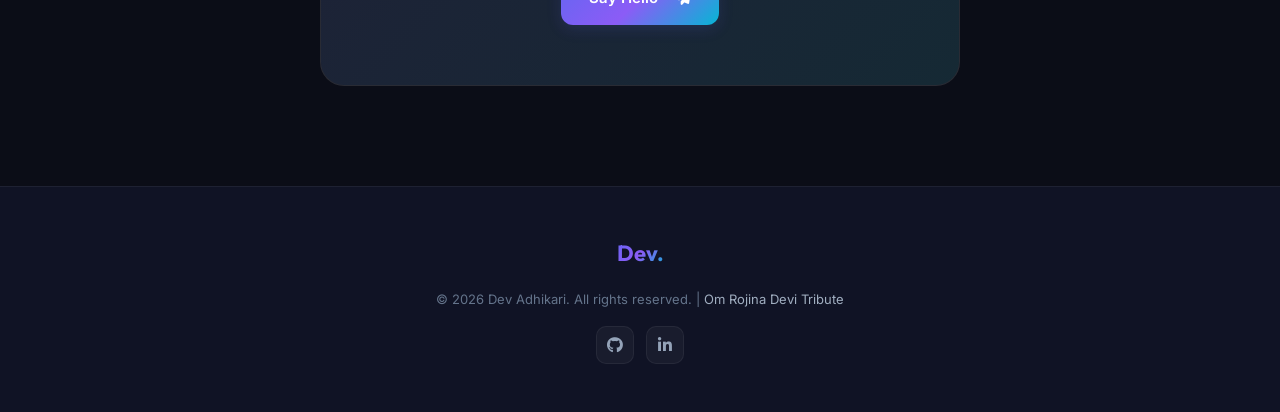
==== commit 963ad84a: "Om rojina" ====
--- a/index.html
+++ b/index.html
@@ -50,7 +50,7 @@
         </div>
         
         <div class="social-row">
-          <a href="https://github.com/adkdev200-ops" target="_blank" aria-label="GitHub"><i class="fab fa-github"></i></a>
+          <a href="https://github.com/adkdev200" target="_blank" aria-label="GitHub"><i class="fab fa-github"></i></a>
           <a href="https://www.linkedin.com/in/dev-adhikari-a9b737382/" target="_blank" aria-label="LinkedIn"><i class="fab fa-linkedin-in"></i></a>
           <a href="https://www.instagram.com/adkdev200/" target="_blank" aria-label="Instagram"><i class="fab fa-instagram"></i></a>
           <a href="mailto:adkdev200@gmail.com" aria-label="Email"><i class="fas fa-envelope"></i></a>
@@ -177,7 +177,7 @@
     </div>
     
     <div class="projects-grid">
-      <a href="https://github.com/adkdev200-ops/research_workflow" target="_blank" class="card project-card reveal">
+      <a href="https://github.com/adkdev200/research_workflow" target="_blank" class="card project-card reveal">
         <div class="project-header">
           <div class="icon-wrap"><i class="fa-solid fa-diagram-project"></i></div>
           <i class="fas fa-arrow-up-right-from-square link-icon"></i>
@@ -187,7 +187,7 @@
         <div class="project-tags"><span class="tag">LangGraph</span><span class="tag">Python</span></div>
       </a>
       
-      <a href="https://github.com/adkdev200-ops/CCPA-Compliance-RAG-System" target="_blank" class="card project-card reveal">
+      <a href="https://github.com/adkdev200/CCPA-Compliance-RAG-System" target="_blank" class="card project-card reveal">
         <div class="project-header">
           <div class="icon-wrap"><i class="fa-solid fa-shield-halved"></i></div>
           <i class="fas fa-arrow-up-right-from-square link-icon"></i>
@@ -197,7 +197,7 @@
         <div class="project-tags"><span class="tag">RAG</span><span class="tag">FastAPI</span></div>
       </a>
       
-      <a href="https://github.com/adkdev200-ops/English-to-Hindi--Transformer-from-scratch-" target="_blank" class="card project-card reveal">
+      <a href="https://github.com/adkdev200/English-to-Hindi--Transformer-from-scratch-" target="_blank" class="card project-card reveal">
         <div class="project-header">
           <div class="icon-wrap"><i class="fa-solid fa-language"></i></div>
           <i class="fas fa-arrow-up-right-from-square link-icon"></i>
@@ -207,7 +207,7 @@
         <div class="project-tags"><span class="tag">PyTorch</span><span class="tag">NLP</span></div>
       </a>
       
-      <a href="https://github.com/adkdev200-ops/Analysing-Stocks-using-Transformer" target="_blank" class="card project-card reveal">
+      <a href="https://github.com/adkdev200/Analysing-Stocks-using-Transformer" target="_blank" class="card project-card reveal">
         <div class="project-header">
           <div class="icon-wrap"><i class="fa-solid fa-chart-line"></i></div>
           <i class="fas fa-arrow-up-right-from-square link-icon"></i>
@@ -217,7 +217,7 @@
         <div class="project-tags"><span class="tag">ML</span><span class="tag">Finance</span></div>
       </a>
       
-      <a href="https://github.com/adkdev200-ops/Real-time-emotion-detector" target="_blank" class="card project-card reveal">
+      <a href="https://github.com/adkdev200/Real-time-emotion-detector" target="_blank" class="card project-card reveal">
         <div class="project-header">
           <div class="icon-wrap"><i class="fa-solid fa-face-smile"></i></div>
           <i class="fas fa-arrow-up-right-from-square link-icon"></i>
@@ -227,7 +227,7 @@
         <div class="project-tags"><span class="tag">ViT</span><span class="tag">PyTorch</span></div>
       </a>
       
-      <a href="https://github.com/adkdev200-ops/BERT-fine-tuned-for-Sentiment-Analysis" target="_blank" class="card project-card reveal">
+      <a href="https://github.com/adkdev200/BERT-fine-tuned-for-Sentiment-Analysis" target="_blank" class="card project-card reveal">
         <div class="project-header">
           <div class="icon-wrap"><i class="fa-solid fa-comments"></i></div>
           <i class="fas fa-arrow-up-right-from-square link-icon"></i>
@@ -287,9 +287,9 @@
   <footer class="footer">
     <div class="footer-content">
       <div class="footer-logo">Dev.</div>
-      <p>&copy; 2026 Dev Adhikari. All rights reserved.</p>
+      <p>&copy; 2026 Dev Adhikari. All rights reserved. | <a href="/rojina" style="color: #a0aec0; text-decoration: none; transition: color 0.2s;" onmouseover="this.style.color='#f3cf7a'" onmouseout="this.style.color='#a0aec0'">Om Rojina Devi Tribute</a></p>
       <div class="footer-social">
-        <a href="https://github.com/adkdev200-ops" target="_blank"><i class="fab fa-github"></i></a>
+        <a href="https://github.com/adkdev200" target="_blank"><i class="fab fa-github"></i></a>
         <a href="https://www.linkedin.com/in/dev-adhikari-a9b737382/" target="_blank"><i class="fab fa-linkedin-in"></i></a>
       </div>
     </div>
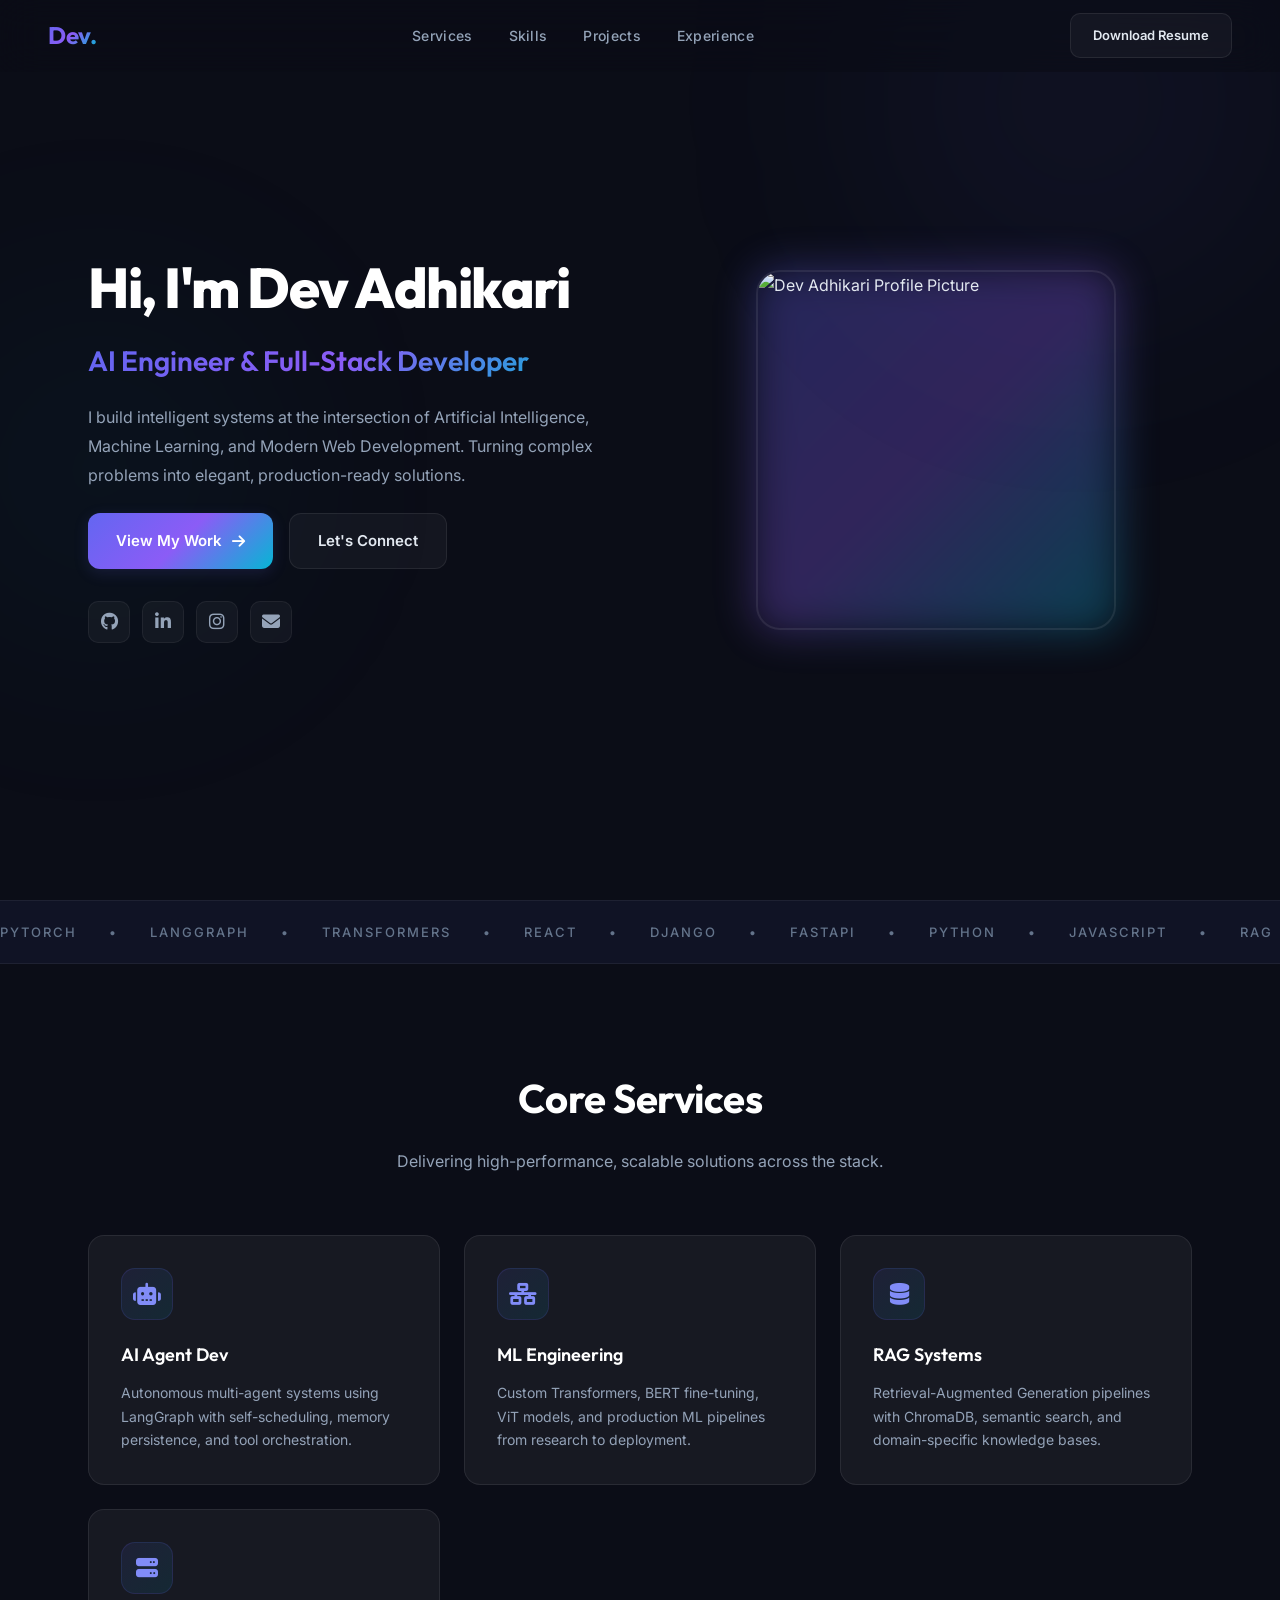
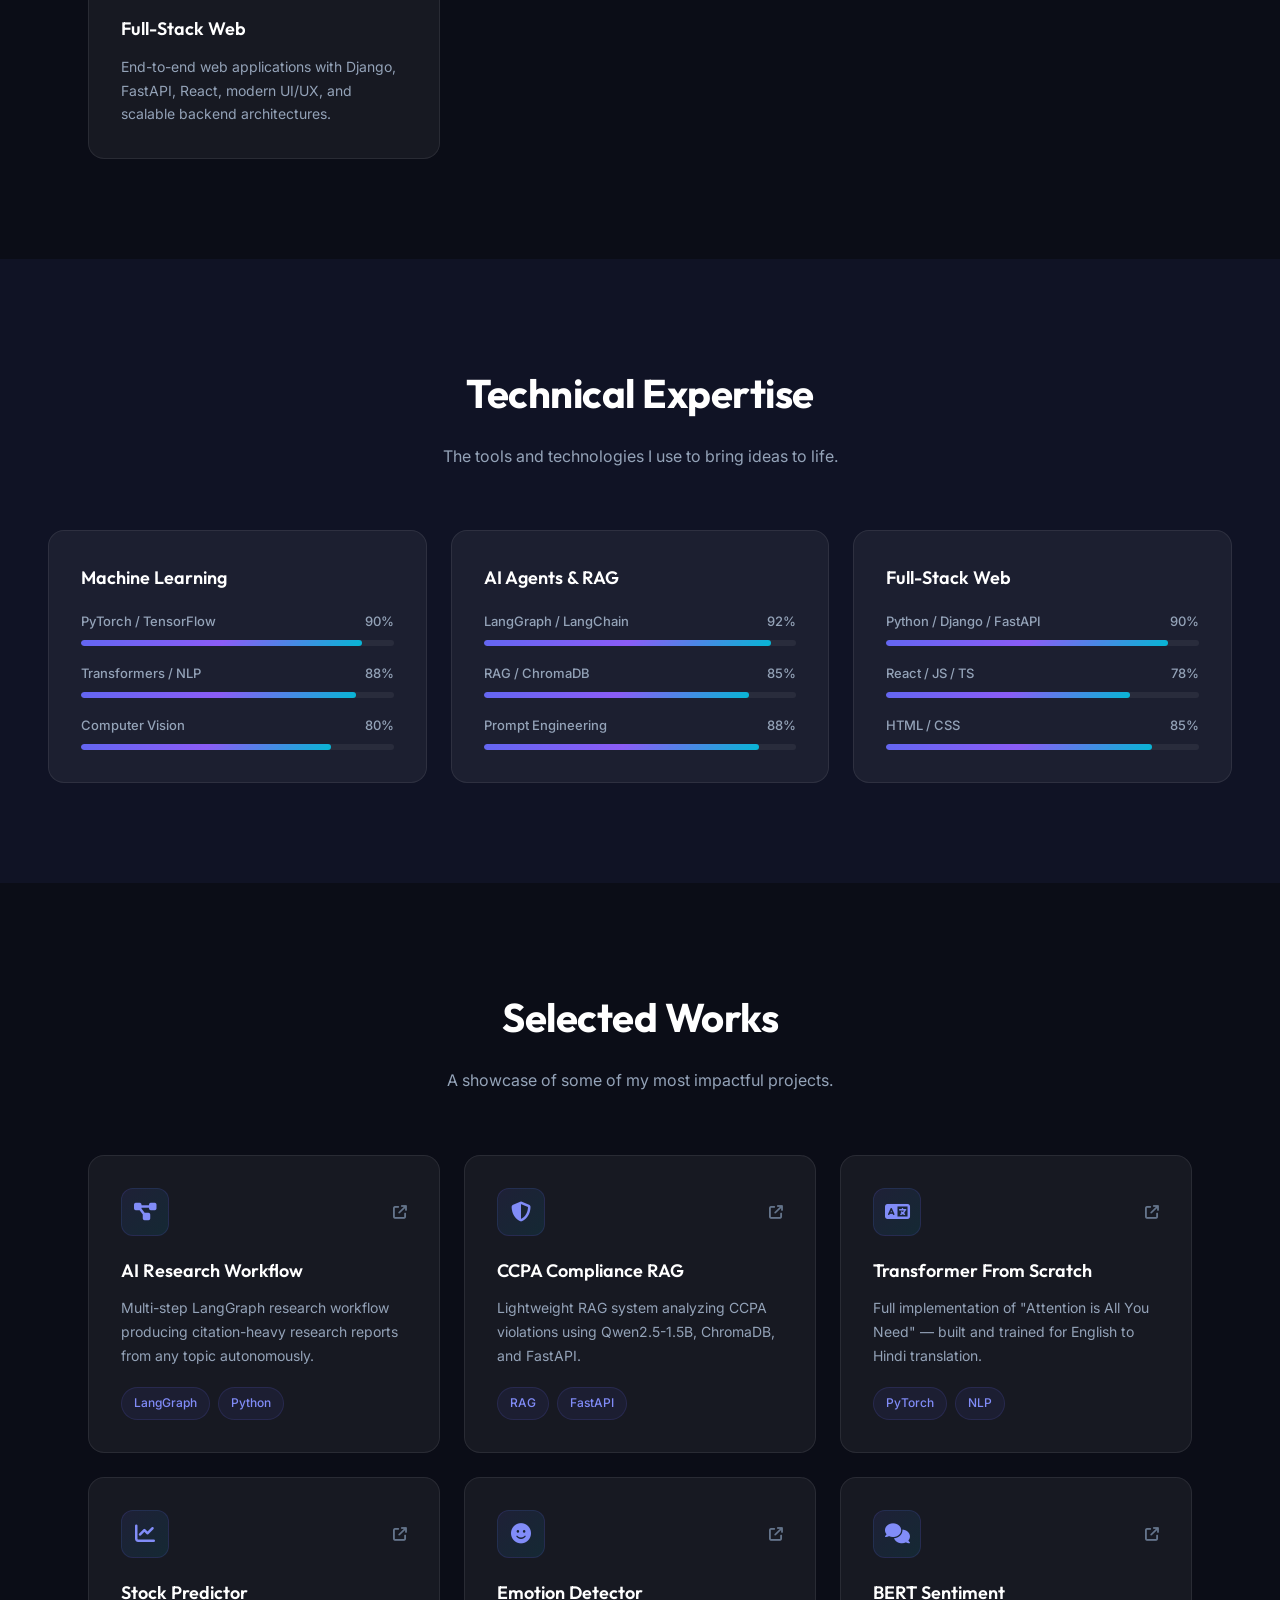
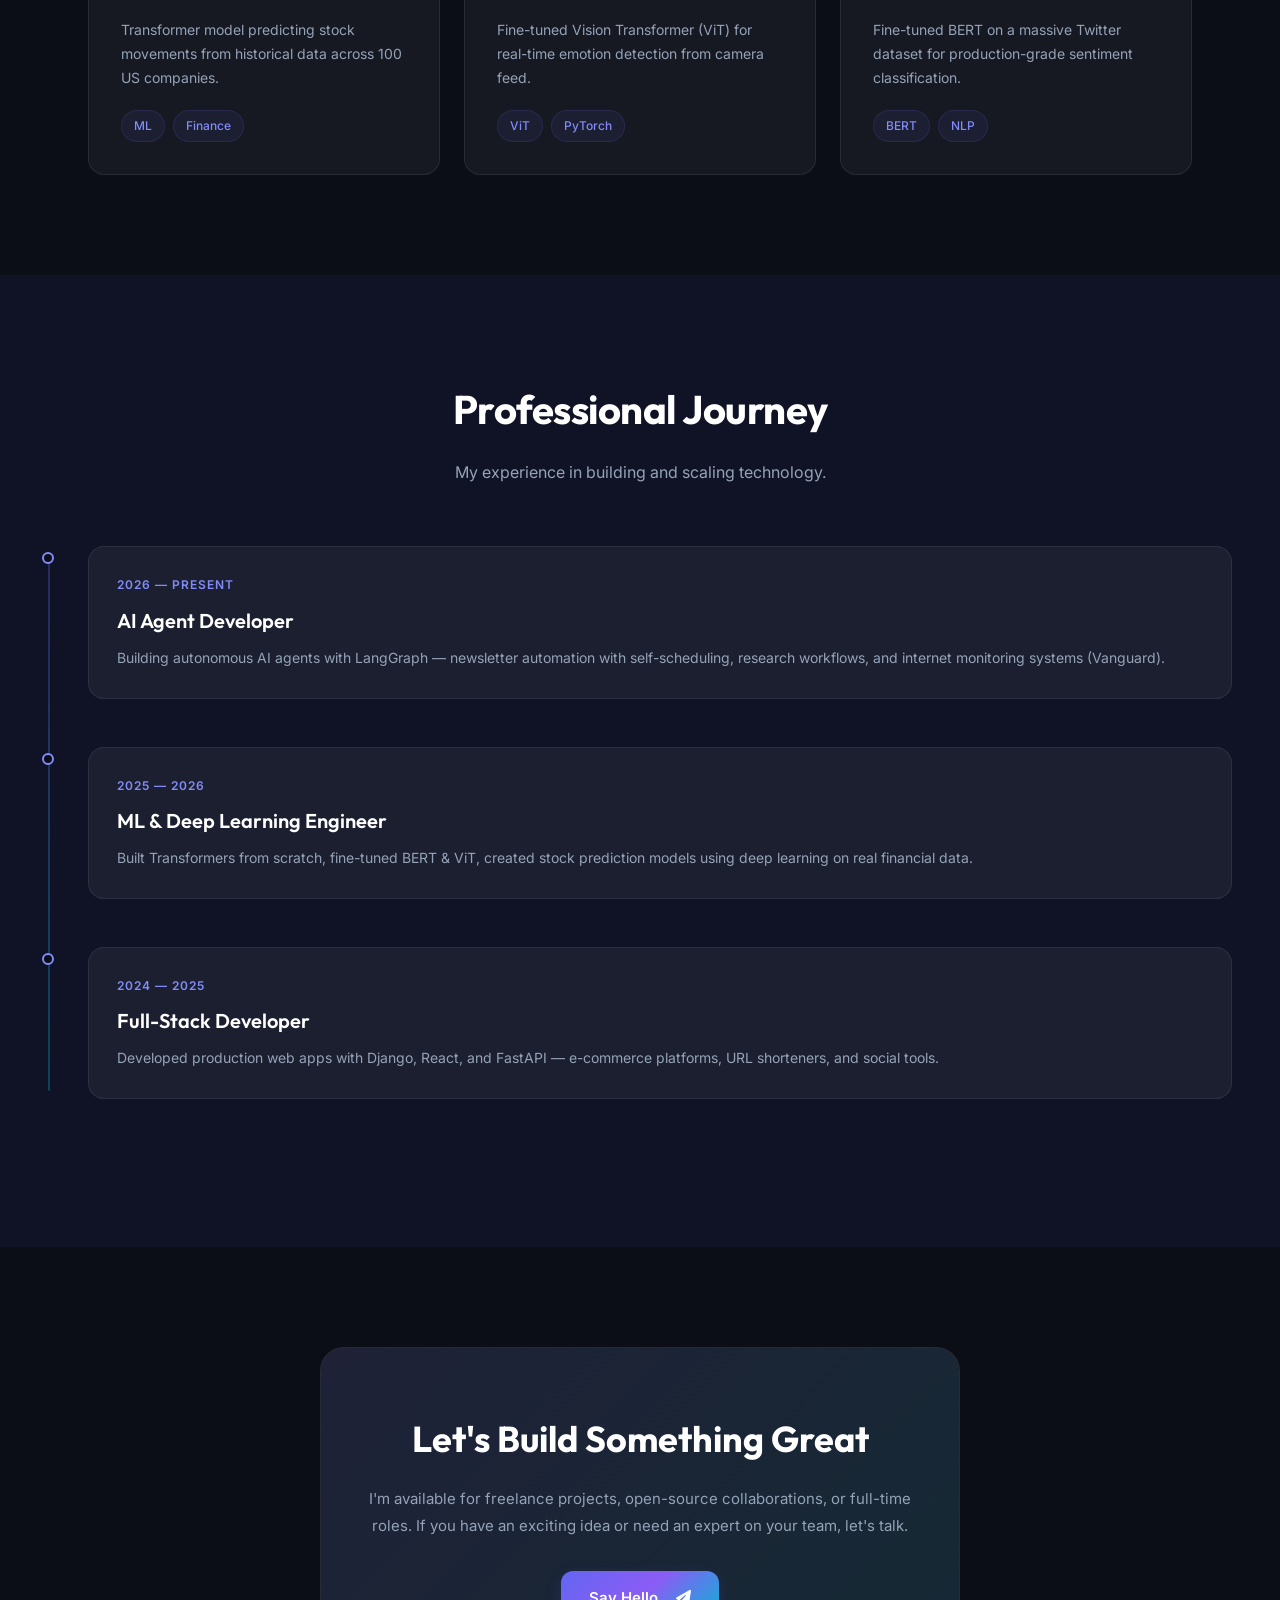
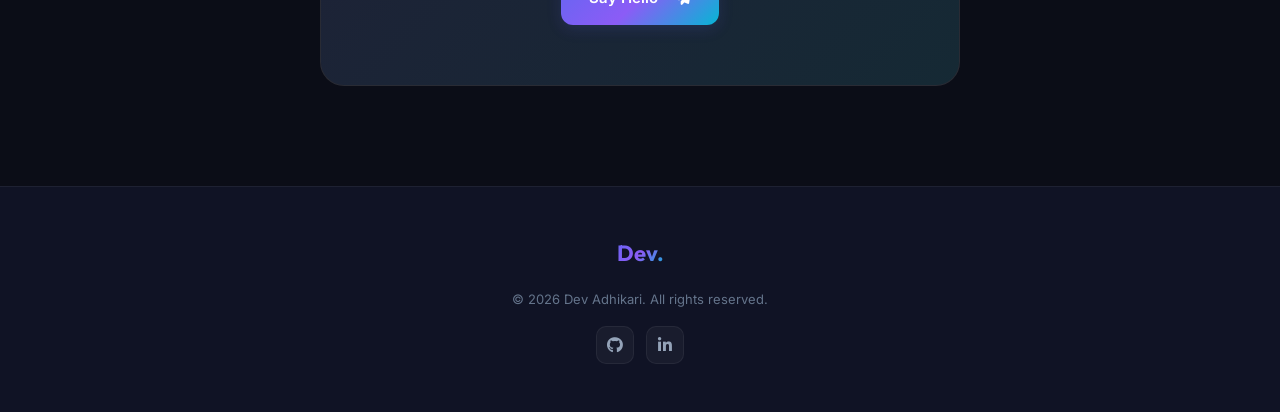
==== commit 21a175c0: "fix languange" ====
--- a/index.html
+++ b/index.html
@@ -287,7 +287,7 @@
   <footer class="footer">
     <div class="footer-content">
       <div class="footer-logo">Dev.</div>
-      <p>&copy; 2026 Dev Adhikari. All rights reserved. | <a href="/rojina" style="color: #a0aec0; text-decoration: none; transition: color 0.2s;" onmouseover="this.style.color='#f3cf7a'" onmouseout="this.style.color='#a0aec0'">Om Rojina Devi Tribute</a></p>
+      <p>&copy; 2026 Dev Adhikari. All rights reserved. </p>
       <div class="footer-social">
         <a href="https://github.com/adkdev200" target="_blank"><i class="fab fa-github"></i></a>
         <a href="https://www.linkedin.com/in/dev-adhikari-a9b737382/" target="_blank"><i class="fab fa-linkedin-in"></i></a>
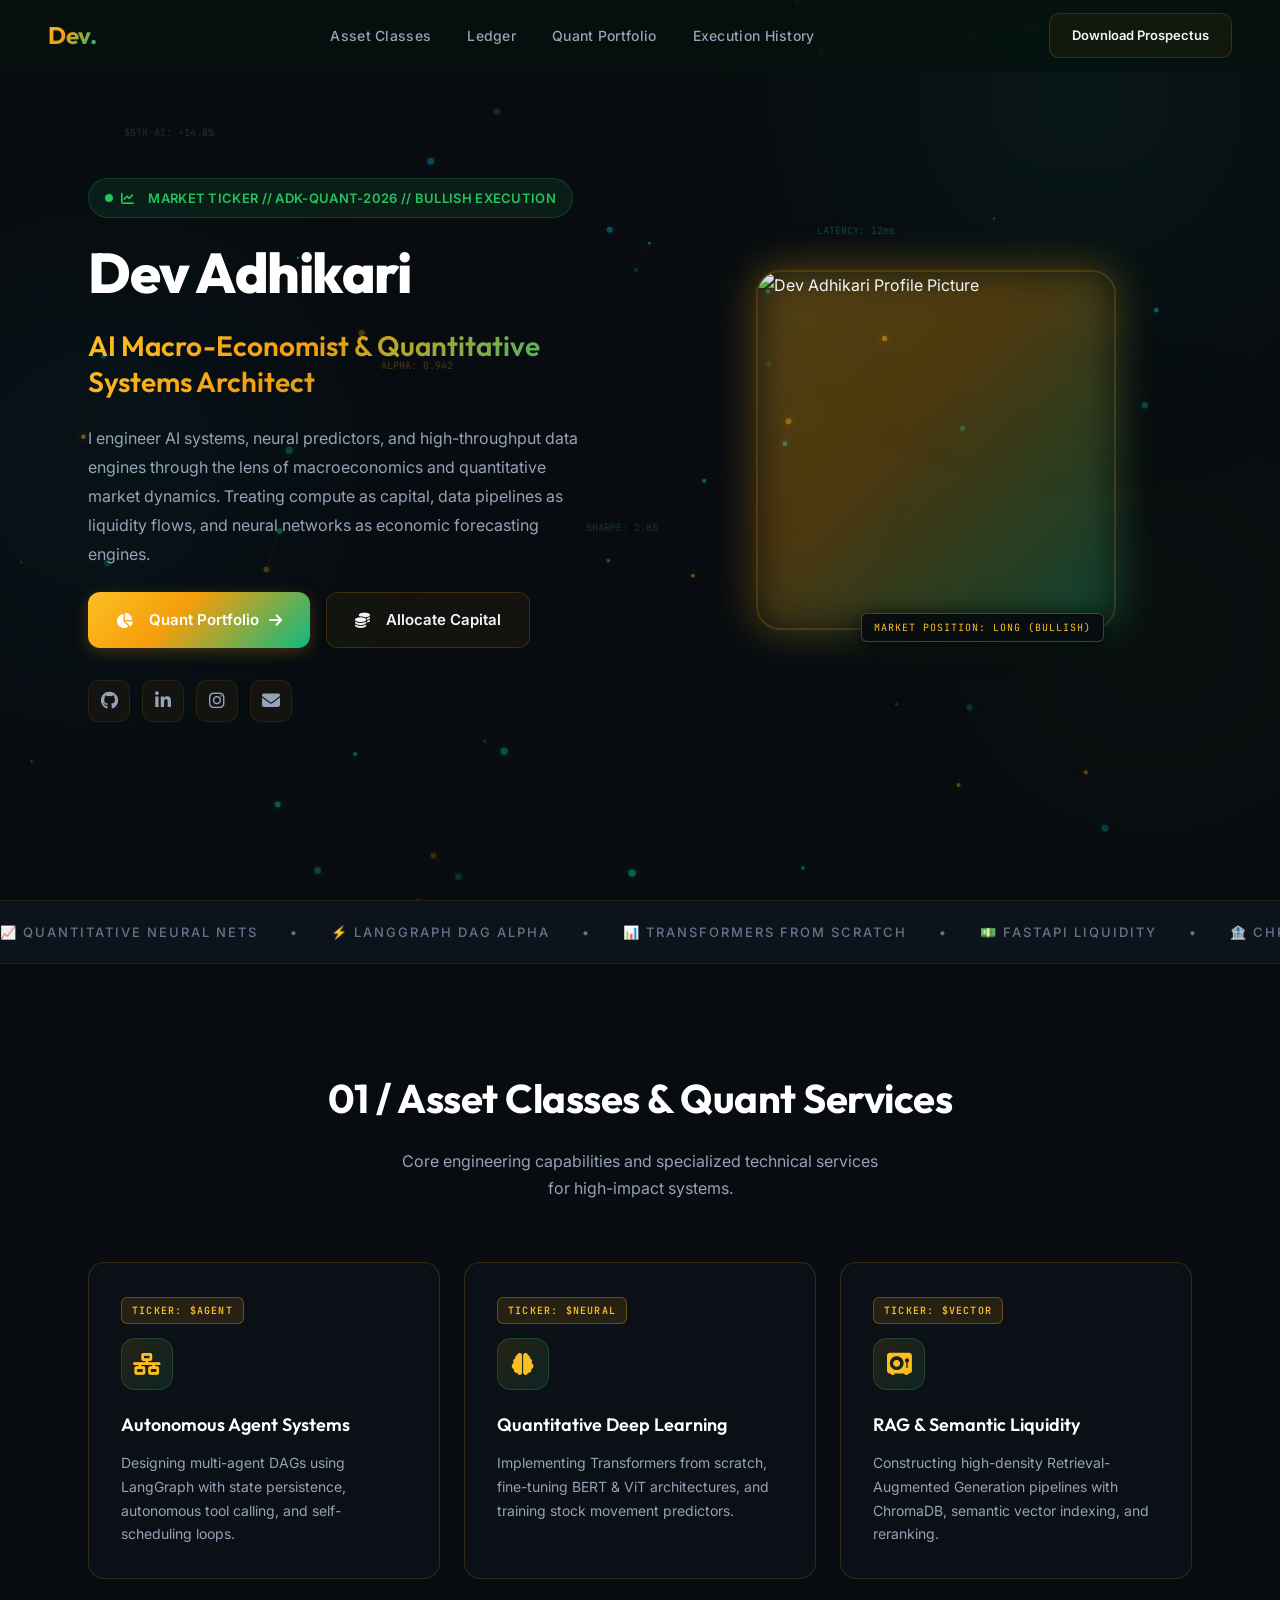
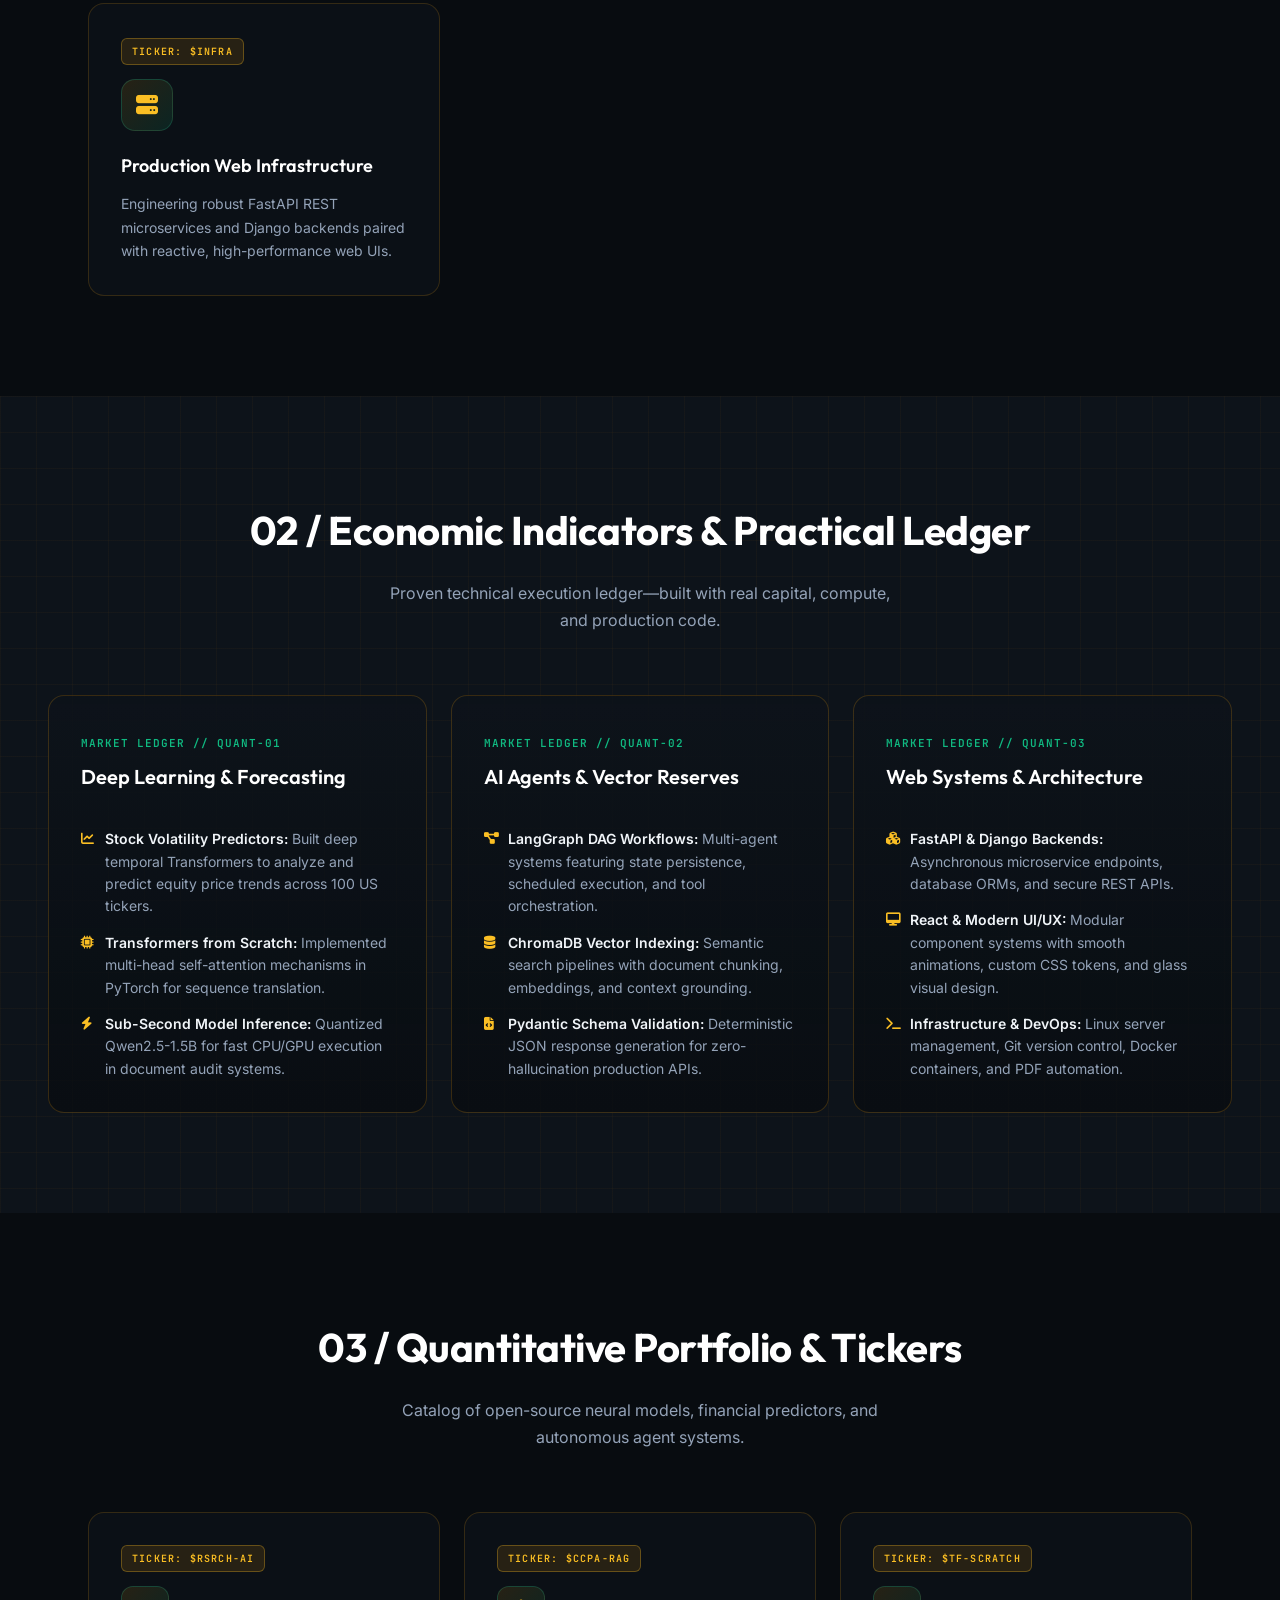
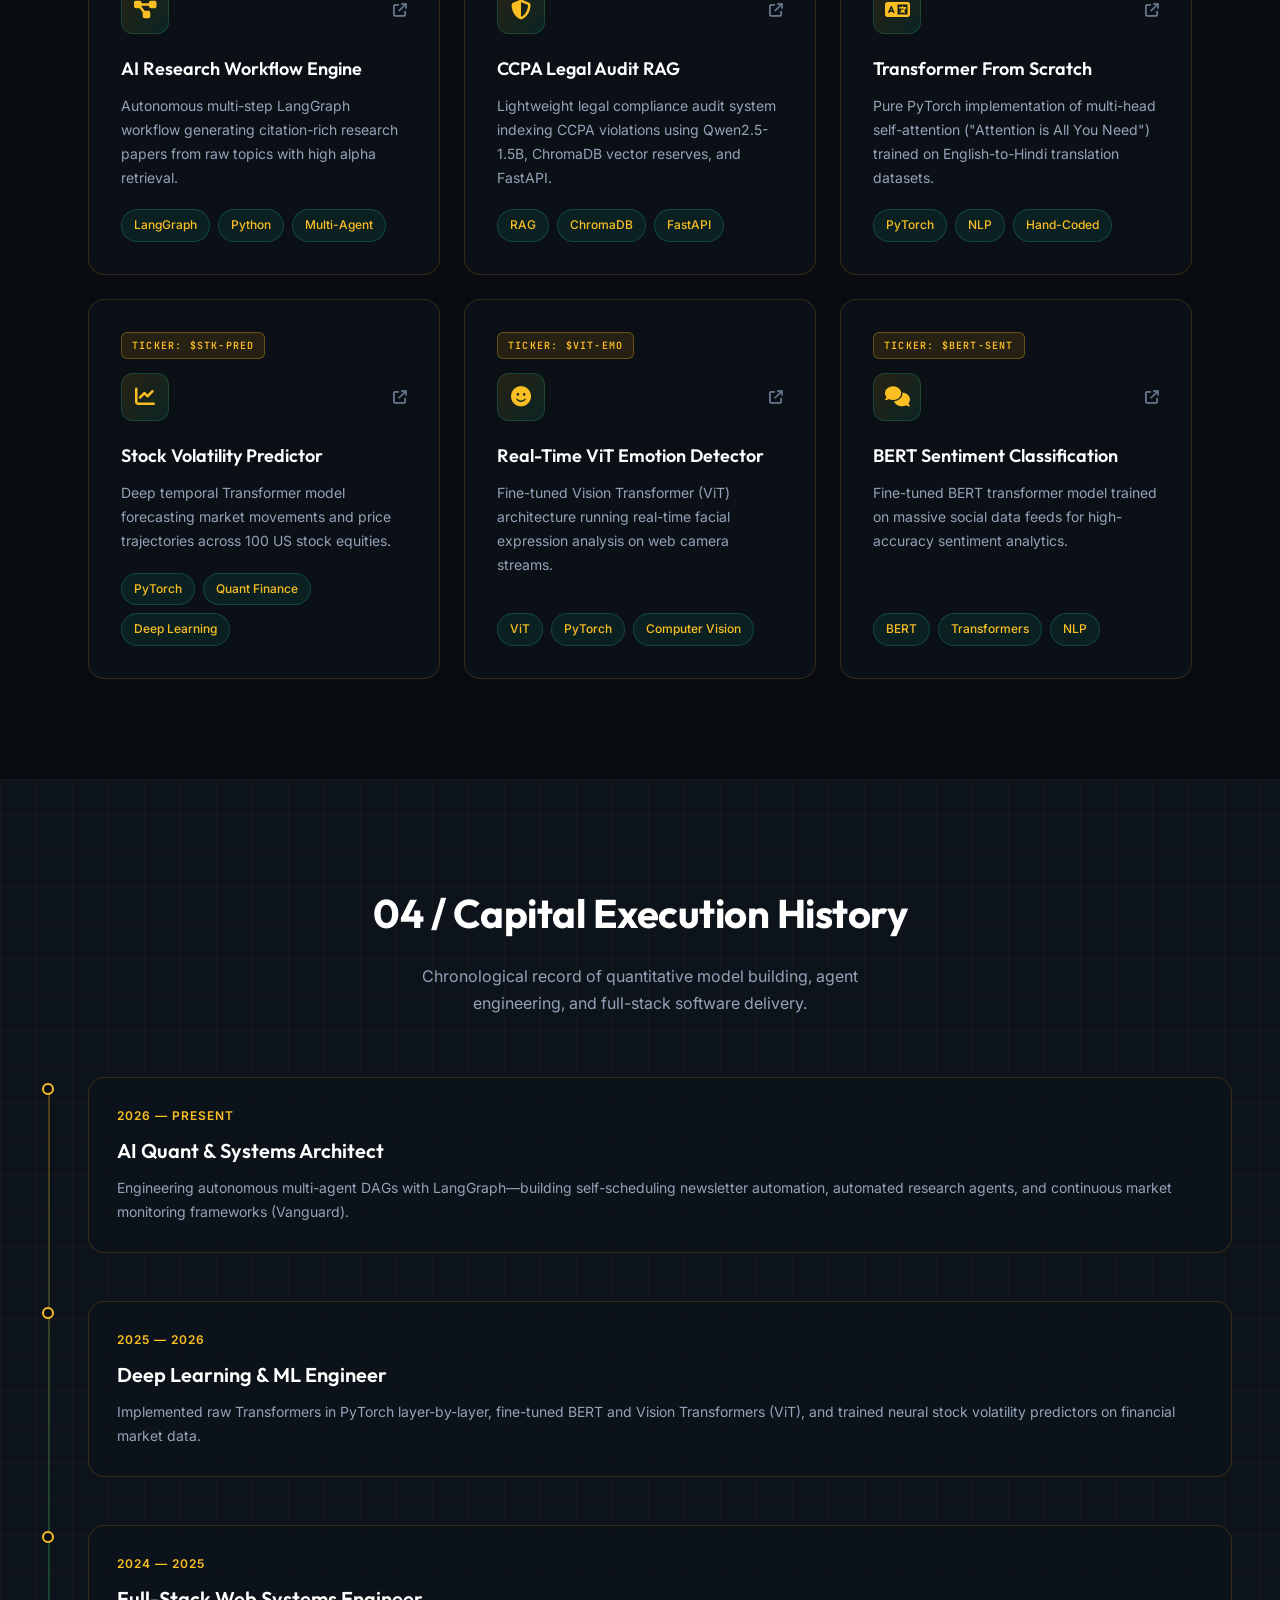
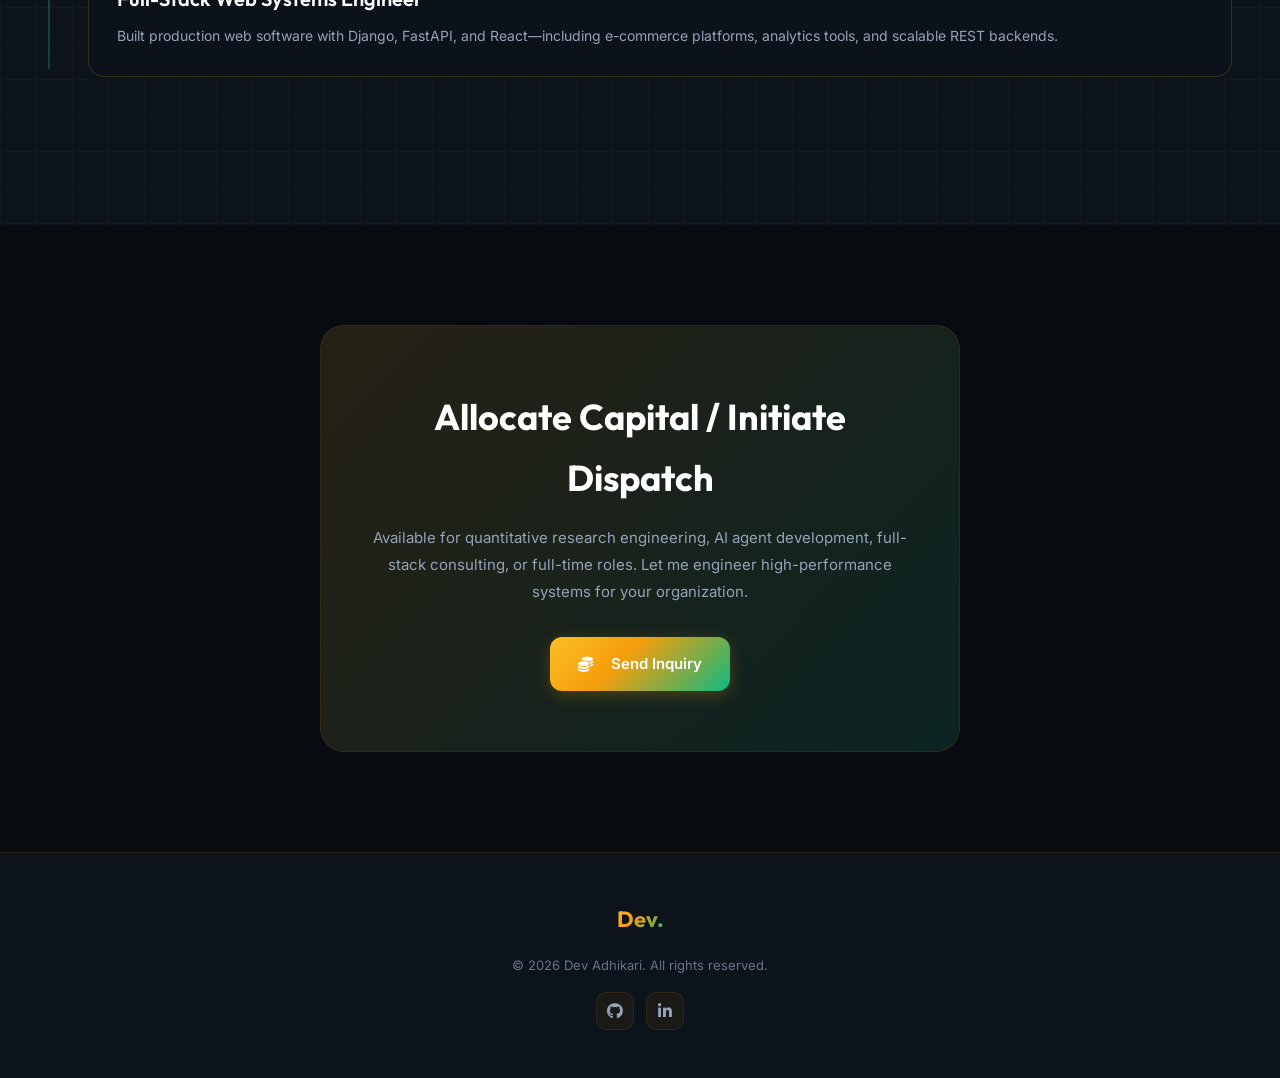
==== commit 3b8dc9dc: "economy" ====
--- a/index.html
+++ b/index.html
@@ -10,13 +10,15 @@
   <link rel="stylesheet" href="https://cdnjs.cloudflare.com/ajax/libs/font-awesome/6.4.0/css/all.min.css">
   <link rel="preconnect" href="https://fonts.googleapis.com">
   <link rel="preconnect" href="https://fonts.gstatic.com" crossorigin>
-  <link href="https://fonts.googleapis.com/css2?family=Inter:wght@300;400;500;600;700&family=Outfit:wght@400;500;600;700&display=swap" rel="stylesheet">
+  <link href="https://fonts.googleapis.com/css2?family=Inter:wght@300;400;500;600;700&family=JetBrains+Mono:ital,wght@0,400;0,500;0,600;1,400&family=Outfit:wght@400;500;600;700;800&family=Playfair+Display:ital,wght@0,600;0,700;1,400&display=swap" rel="stylesheet">
 </head>
 <body>
 
-  <!-- Background Gradients -->
+  <!-- Background Gradients & Quantitative Financial Canvas -->
   <div class="bg-gradient bg-grad-1"></div>
   <div class="bg-gradient bg-grad-2"></div>
+  <div class="bg-gradient bg-grad-3"></div>
+  <canvas id="econ-canvas" style="position: fixed; top: 0; left: 0; width: 100vw; height: 100vh; pointer-events: none; z-index: 0; opacity: 0.7;"></canvas>
 
   <!-- Navbar -->
   <nav class="navbar" id="navbar">
@@ -25,12 +27,12 @@
         <a href="#hero">Dev.</a>
       </div>
       <ul class="nav-links">
-        <li><a href="#services">Services</a></li>
-        <li><a href="#skills">Skills</a></li>
-        <li><a href="#projects">Projects</a></li>
-        <li><a href="#experience">Experience</a></li>
+        <li><a href="#services">Asset Classes</a></li>
+        <li><a href="#skills">Ledger</a></li>
+        <li><a href="#projects">Quant Portfolio</a></li>
+        <li><a href="#experience">Execution History</a></li>
       </ul>
-      <a href="DevAdhikari_AI_Agent_Developer.pdf" download class="btn-outline nav-btn">Download Resume</a>
+      <a href="DevAdhikari_AI_Agent_Developer.pdf" download class="btn-outline nav-btn">Download Prospectus</a>
     </div>
   </nav>
 
@@ -38,15 +40,16 @@
   <section class="hero section" id="hero">
     <div class="hero-content">
       <div class="hero-text reveal">
-        <h1 class="hero-name">Hi, I'm Dev Adhikari</h1>
-        <h2 class="hero-role">AI Engineer & Full-Stack Developer</h2>
+        <div class="badge"><i class="fas fa-chart-line" style="margin-right: 6px;"></i> MARKET TICKER // ADK-QUANT-2026 // BULLISH EXECUTION</div>
+        <h1 class="hero-name">Dev Adhikari</h1>
+        <h2 class="hero-role">AI Macro-Economist & Quantitative Systems Architect</h2>
         <p class="bio">
-          I build intelligent systems at the intersection of Artificial Intelligence, Machine Learning, and Modern Web Development. Turning complex problems into elegant, production-ready solutions.
+          I engineer AI systems, neural predictors, and high-throughput data engines through the lens of macroeconomics and quantitative market dynamics. Treating compute as capital, data pipelines as liquidity flows, and neural networks as economic forecasting engines.
         </p>
         
         <div class="hero-buttons">
-          <a href="#projects" class="btn-primary">View My Work <i class="fas fa-arrow-right"></i></a>
-          <a href="#contact" class="btn-secondary">Let's Connect</a>
+          <a href="#projects" class="btn-primary"><i class="fas fa-chart-pie" style="margin-right: 6px;"></i> Quant Portfolio <i class="fas fa-arrow-right"></i></a>
+          <a href="#contact" class="btn-secondary"><i class="fas fa-coins" style="margin-right: 6px;"></i> Allocate Capital</a>
         </div>
         
         <div class="social-row">
@@ -60,6 +63,7 @@
         <div class="image-wrapper">
           <img src="myprofilepic.png" alt="Dev Adhikari Profile Picture">
           <div class="glow-effect"></div>
+          <div class="specimen-overlay-tag">MARKET POSITION: LONG (BULLISH)</div>
         </div>
       </div>
     </div>
@@ -68,182 +72,178 @@
   <!-- ════════ MARQUEE ════════ -->
   <div class="marquee-wrap">
     <div class="marquee">
-      <span>PyTorch</span><span>&bull;</span><span>LangGraph</span><span>&bull;</span><span>Transformers</span><span>&bull;</span>
-      <span>React</span><span>&bull;</span><span>Django</span><span>&bull;</span><span>FastAPI</span><span>&bull;</span>
-      <span>Python</span><span>&bull;</span><span>JavaScript</span><span>&bull;</span><span>RAG</span><span>&bull;</span>
-      <span>BERT</span><span>&bull;</span><span>Computer Vision</span><span>&bull;</span><span>NLP</span><span>&bull;</span>
-      <span>ChromaDB</span><span>&bull;</span><span>TensorFlow</span><span>&bull;</span><span>LangChain</span><span>&bull;</span>
+      <span>📈 QUANTITATIVE NEURAL NETS</span><span>&bull;</span><span>⚡ LANGGRAPH DAG ALPHA</span><span>&bull;</span><span>📊 TRANSFORMERS FROM SCRATCH</span><span>&bull;</span>
+      <span>💵 FASTAPI LIQUIDITY</span><span>&bull;</span><span>🏦 CHROMADB VECTOR RESERVE</span><span>&bull;</span><span>💹 PYTORCH DEEP LEARNING</span><span>&bull;</span>
+      <span>🪙 BERT FINE-TUNING</span><span>&bull;</span><span>🏛️ DJANGO MONOLITH</span><span>&bull;</span><span>📉 VISION TRANSFORMERS (ViT)</span><span>&bull;</span>
       <!-- Duplicate for loop -->
-      <span>PyTorch</span><span>&bull;</span><span>LangGraph</span><span>&bull;</span><span>Transformers</span><span>&bull;</span>
-      <span>React</span><span>&bull;</span><span>Django</span><span>&bull;</span><span>FastAPI</span><span>&bull;</span>
-      <span>Python</span><span>&bull;</span><span>JavaScript</span><span>&bull;</span><span>RAG</span><span>&bull;</span>
-      <span>BERT</span><span>&bull;</span><span>Computer Vision</span><span>&bull;</span><span>NLP</span><span>&bull;</span>
-      <span>ChromaDB</span><span>&bull;</span><span>TensorFlow</span><span>&bull;</span><span>LangChain</span><span>&bull;</span>
+      <span>📈 QUANTITATIVE NEURAL NETS</span><span>&bull;</span><span>⚡ LANGGRAPH DAG ALPHA</span><span>&bull;</span><span>📊 TRANSFORMERS FROM SCRATCH</span><span>&bull;</span>
+      <span>💵 FASTAPI LIQUIDITY</span><span>&bull;</span><span>🏦 CHROMADB VECTOR RESERVE</span><span>&bull;</span><span>💹 PYTORCH DEEP LEARNING</span><span>&bull;</span>
+      <span>🪙 BERT FINE-TUNING</span><span>&bull;</span><span>🏛️ DJANGO MONOLITH</span><span>&bull;</span><span>📉 VISION TRANSFORMERS (ViT)</span><span>&bull;</span>
     </div>
   </div>
 
-  <!-- ════════ SERVICES ════════ -->
+  <!-- ════════ SERVICES / ASSET CLASSES ════════ -->
   <section class="section" id="services">
     <div class="section-header reveal">
-      <h2 class="section-title">Core Services</h2>
-      <p class="section-subtitle">Delivering high-performance, scalable solutions across the stack.</p>
+      <h2 class="section-title">01 / Asset Classes & Quant Services</h2>
+      <p class="section-subtitle">Core engineering capabilities and specialized technical services for high-impact systems.</p>
     </div>
     
     <div class="services-grid">
       <div class="card reveal">
-        <div class="card-icon"><i class="fas fa-robot"></i></div>
-        <h3>AI Agent Dev</h3>
-        <p>Autonomous multi-agent systems using LangGraph with self-scheduling, memory persistence, and tool orchestration.</p>
+        <span class="ticker-tag">TICKER: $AGENT</span>
+        <div class="card-icon"><i class="fas fa-network-wired"></i></div>
+        <h3>Autonomous Agent Systems</h3>
+        <p>Designing multi-agent DAGs using LangGraph with state persistence, autonomous tool calling, and self-scheduling loops.</p>
       </div>
       <div class="card reveal">
-        <div class="card-icon"><i class="fas fa-network-wired"></i></div>
-        <h3>ML Engineering</h3>
-        <p>Custom Transformers, BERT fine-tuning, ViT models, and production ML pipelines from research to deployment.</p>
+        <span class="ticker-tag">TICKER: $NEURAL</span>
+        <div class="card-icon"><i class="fas fa-brain"></i></div>
+        <h3>Quantitative Deep Learning</h3>
+        <p>Implementing Transformers from scratch, fine-tuning BERT & ViT architectures, and training stock movement predictors.</p>
       </div>
       <div class="card reveal">
-        <div class="card-icon"><i class="fas fa-database"></i></div>
-        <h3>RAG Systems</h3>
-        <p>Retrieval-Augmented Generation pipelines with ChromaDB, semantic search, and domain-specific knowledge bases.</p>
+        <span class="ticker-tag">TICKER: $VECTOR</span>
+        <div class="card-icon"><i class="fas fa-vault"></i></div>
+        <h3>RAG & Semantic Liquidity</h3>
+        <p>Constructing high-density Retrieval-Augmented Generation pipelines with ChromaDB, semantic vector indexing, and reranking.</p>
       </div>
       <div class="card reveal">
+        <span class="ticker-tag">TICKER: $INFRA</span>
         <div class="card-icon"><i class="fas fa-server"></i></div>
-        <h3>Full-Stack Web</h3>
-        <p>End-to-end web applications with Django, FastAPI, React, modern UI/UX, and scalable backend architectures.</p>
-      </div>
-    </div>
-  </section>
-
-  <!-- ════════ SKILLS ════════ -->
+        <h3>Production Web Infrastructure</h3>
+        <p>Engineering robust FastAPI REST microservices and Django backends paired with reactive, high-performance web UIs.</p>
+      </div>
+    </div>
+  </section>
+
+  <!-- ════════ SKILLS / QUANTITATIVE LEDGER ════════ -->
   <section class="section bg-alternate" id="skills">
     <div class="section-header reveal">
-      <h2 class="section-title">Technical Expertise</h2>
-      <p class="section-subtitle">The tools and technologies I use to bring ideas to life.</p>
+      <h2 class="section-title">02 / Economic Indicators & Practical Ledger</h2>
+      <p class="section-subtitle">Proven technical execution ledger—built with real capital, compute, and production code.</p>
     </div>
     
     <div class="skills-grid">
-      <div class="card reveal">
-        <h3>Machine Learning</h3>
-        <div class="skill-bar-wrap">
-          <div class="skill-bar-label"><span>PyTorch / TensorFlow</span><span>90%</span></div>
-          <div class="skill-bar"><div class="skill-bar-fill" data-width="90"></div></div>
-        </div>
-        <div class="skill-bar-wrap">
-          <div class="skill-bar-label"><span>Transformers / NLP</span><span>88%</span></div>
-          <div class="skill-bar"><div class="skill-bar-fill" data-width="88"></div></div>
-        </div>
-        <div class="skill-bar-wrap">
-          <div class="skill-bar-label"><span>Computer Vision</span><span>80%</span></div>
-          <div class="skill-bar"><div class="skill-bar-fill" data-width="80"></div></div>
-        </div>
-      </div>
-      <div class="card reveal">
-        <h3>AI Agents & RAG</h3>
-        <div class="skill-bar-wrap">
-          <div class="skill-bar-label"><span>LangGraph / LangChain</span><span>92%</span></div>
-          <div class="skill-bar"><div class="skill-bar-fill" data-width="92"></div></div>
-        </div>
-        <div class="skill-bar-wrap">
-          <div class="skill-bar-label"><span>RAG / ChromaDB</span><span>85%</span></div>
-          <div class="skill-bar"><div class="skill-bar-fill" data-width="85"></div></div>
-        </div>
-        <div class="skill-bar-wrap">
-          <div class="skill-bar-label"><span>Prompt Engineering</span><span>88%</span></div>
-          <div class="skill-bar"><div class="skill-bar-fill" data-width="88"></div></div>
-        </div>
-      </div>
-      <div class="card reveal">
-        <h3>Full-Stack Web</h3>
-        <div class="skill-bar-wrap">
-          <div class="skill-bar-label"><span>Python / Django / FastAPI</span><span>90%</span></div>
-          <div class="skill-bar"><div class="skill-bar-fill" data-width="90"></div></div>
-        </div>
-        <div class="skill-bar-wrap">
-          <div class="skill-bar-label"><span>React / JS / TS</span><span>78%</span></div>
-          <div class="skill-bar"><div class="skill-bar-fill" data-width="78"></div></div>
-        </div>
-        <div class="skill-bar-wrap">
-          <div class="skill-bar-label"><span>HTML / CSS</span><span>85%</span></div>
-          <div class="skill-bar"><div class="skill-bar-fill" data-width="85"></div></div>
-        </div>
-      </div>
-    </div>
-  </section>
-
-  <!-- ════════ PROJECTS ════════ -->
+      <div class="card quant-log-card reveal">
+        <div class="quant-log-header">
+          <span class="market-stamp">MARKET LEDGER // QUANT-01</span>
+          <h3>Deep Learning & Forecasting</h3>
+        </div>
+        <ul class="quant-points">
+          <li><i class="fas fa-chart-line"></i> <strong>Stock Volatility Predictors:</strong> Built deep temporal Transformers to analyze and predict equity price trends across 100 US tickers.</li>
+          <li><i class="fas fa-microchip"></i> <strong>Transformers from Scratch:</strong> Implemented multi-head self-attention mechanisms in PyTorch for sequence translation.</li>
+          <li><i class="fas fa-bolt"></i> <strong>Sub-Second Model Inference:</strong> Quantized Qwen2.5-1.5B for fast CPU/GPU execution in document audit systems.</li>
+        </ul>
+      </div>
+
+      <div class="card quant-log-card reveal">
+        <div class="quant-log-header">
+          <span class="market-stamp">MARKET LEDGER // QUANT-02</span>
+          <h3>AI Agents & Vector Reserves</h3>
+        </div>
+        <ul class="quant-points">
+          <li><i class="fas fa-project-diagram"></i> <strong>LangGraph DAG Workflows:</strong> Multi-agent systems featuring state persistence, scheduled execution, and tool orchestration.</li>
+          <li><i class="fas fa-database"></i> <strong>ChromaDB Vector Indexing:</strong> Semantic search pipelines with document chunking, embeddings, and context grounding.</li>
+          <li><i class="fas fa-file-code"></i> <strong>Pydantic Schema Validation:</strong> Deterministic JSON response generation for zero-hallucination production APIs.</li>
+        </ul>
+      </div>
+
+      <div class="card quant-log-card reveal">
+        <div class="quant-log-header">
+          <span class="market-stamp">MARKET LEDGER // QUANT-03</span>
+          <h3>Web Systems & Architecture</h3>
+        </div>
+        <ul class="quant-points">
+          <li><i class="fas fa-cubes"></i> <strong>FastAPI & Django Backends:</strong> Asynchronous microservice endpoints, database ORMs, and secure REST APIs.</li>
+          <li><i class="fas fa-desktop"></i> <strong>React & Modern UI/UX:</strong> Modular component systems with smooth animations, custom CSS tokens, and glass visual design.</li>
+          <li><i class="fas fa-terminal"></i> <strong>Infrastructure & DevOps:</strong> Linux server management, Git version control, Docker containers, and PDF automation.</li>
+        </ul>
+      </div>
+    </div>
+  </section>
+
+  <!-- ════════ PROJECTS / QUANTITATIVE PORTFOLIO ════════ -->
   <section class="section" id="projects">
     <div class="section-header reveal">
-      <h2 class="section-title">Selected Works</h2>
-      <p class="section-subtitle">A showcase of some of my most impactful projects.</p>
+      <h2 class="section-title">03 / Quantitative Portfolio & Tickers</h2>
+      <p class="section-subtitle">Catalog of open-source neural models, financial predictors, and autonomous agent systems.</p>
     </div>
     
     <div class="projects-grid">
       <a href="https://github.com/adkdev200/research_workflow" target="_blank" class="card project-card reveal">
+        <span class="ticker-tag">TICKER: $RSRCH-AI</span>
         <div class="project-header">
           <div class="icon-wrap"><i class="fa-solid fa-diagram-project"></i></div>
           <i class="fas fa-arrow-up-right-from-square link-icon"></i>
         </div>
-        <h3>AI Research Workflow</h3>
-        <p>Multi-step LangGraph research workflow producing citation-heavy research reports from any topic autonomously.</p>
-        <div class="project-tags"><span class="tag">LangGraph</span><span class="tag">Python</span></div>
+        <h3>AI Research Workflow Engine</h3>
+        <p>Autonomous multi-step LangGraph workflow generating citation-rich research papers from raw topics with high alpha retrieval.</p>
+        <div class="project-tags"><span class="tag">LangGraph</span><span class="tag">Python</span><span class="tag">Multi-Agent</span></div>
       </a>
       
       <a href="https://github.com/adkdev200/CCPA-Compliance-RAG-System" target="_blank" class="card project-card reveal">
+        <span class="ticker-tag">TICKER: $CCPA-RAG</span>
         <div class="project-header">
           <div class="icon-wrap"><i class="fa-solid fa-shield-halved"></i></div>
           <i class="fas fa-arrow-up-right-from-square link-icon"></i>
         </div>
-        <h3>CCPA Compliance RAG</h3>
-        <p>Lightweight RAG system analyzing CCPA violations using Qwen2.5-1.5B, ChromaDB, and FastAPI.</p>
-        <div class="project-tags"><span class="tag">RAG</span><span class="tag">FastAPI</span></div>
+        <h3>CCPA Legal Audit RAG</h3>
+        <p>Lightweight legal compliance audit system indexing CCPA violations using Qwen2.5-1.5B, ChromaDB vector reserves, and FastAPI.</p>
+        <div class="project-tags"><span class="tag">RAG</span><span class="tag">ChromaDB</span><span class="tag">FastAPI</span></div>
       </a>
       
       <a href="https://github.com/adkdev200/English-to-Hindi--Transformer-from-scratch-" target="_blank" class="card project-card reveal">
+        <span class="ticker-tag">TICKER: $TF-SCRATCH</span>
         <div class="project-header">
           <div class="icon-wrap"><i class="fa-solid fa-language"></i></div>
           <i class="fas fa-arrow-up-right-from-square link-icon"></i>
         </div>
         <h3>Transformer From Scratch</h3>
-        <p>Full implementation of "Attention is All You Need" — built and trained for English to Hindi translation.</p>
-        <div class="project-tags"><span class="tag">PyTorch</span><span class="tag">NLP</span></div>
+        <p>Pure PyTorch implementation of multi-head self-attention ("Attention is All You Need") trained on English-to-Hindi translation datasets.</p>
+        <div class="project-tags"><span class="tag">PyTorch</span><span class="tag">NLP</span><span class="tag">Hand-Coded</span></div>
       </a>
       
       <a href="https://github.com/adkdev200/Analysing-Stocks-using-Transformer" target="_blank" class="card project-card reveal">
+        <span class="ticker-tag">TICKER: $STK-PRED</span>
         <div class="project-header">
           <div class="icon-wrap"><i class="fa-solid fa-chart-line"></i></div>
           <i class="fas fa-arrow-up-right-from-square link-icon"></i>
         </div>
-        <h3>Stock Predictor</h3>
-        <p>Transformer model predicting stock movements from historical data across 100 US companies.</p>
-        <div class="project-tags"><span class="tag">ML</span><span class="tag">Finance</span></div>
+        <h3>Stock Volatility Predictor</h3>
+        <p>Deep temporal Transformer model forecasting market movements and price trajectories across 100 US stock equities.</p>
+        <div class="project-tags"><span class="tag">PyTorch</span><span class="tag">Quant Finance</span><span class="tag">Deep Learning</span></div>
       </a>
       
       <a href="https://github.com/adkdev200/Real-time-emotion-detector" target="_blank" class="card project-card reveal">
+        <span class="ticker-tag">TICKER: $VIT-EMO</span>
         <div class="project-header">
           <div class="icon-wrap"><i class="fa-solid fa-face-smile"></i></div>
           <i class="fas fa-arrow-up-right-from-square link-icon"></i>
         </div>
-        <h3>Emotion Detector</h3>
-        <p>Fine-tuned Vision Transformer (ViT) for real-time emotion detection from camera feed.</p>
-        <div class="project-tags"><span class="tag">ViT</span><span class="tag">PyTorch</span></div>
+        <h3>Real-Time ViT Emotion Detector</h3>
+        <p>Fine-tuned Vision Transformer (ViT) architecture running real-time facial expression analysis on web camera streams.</p>
+        <div class="project-tags"><span class="tag">ViT</span><span class="tag">PyTorch</span><span class="tag">Computer Vision</span></div>
       </a>
       
       <a href="https://github.com/adkdev200/BERT-fine-tuned-for-Sentiment-Analysis" target="_blank" class="card project-card reveal">
+        <span class="ticker-tag">TICKER: $BERT-SENT</span>
         <div class="project-header">
           <div class="icon-wrap"><i class="fa-solid fa-comments"></i></div>
           <i class="fas fa-arrow-up-right-from-square link-icon"></i>
         </div>
-        <h3>BERT Sentiment</h3>
-        <p>Fine-tuned BERT on a massive Twitter dataset for production-grade sentiment classification.</p>
-        <div class="project-tags"><span class="tag">BERT</span><span class="tag">NLP</span></div>
-      </a>
-    </div>
-  </section>
-
-  <!-- ════════ EXPERIENCE ════════ -->
+        <h3>BERT Sentiment Classification</h3>
+        <p>Fine-tuned BERT transformer model trained on massive social data feeds for high-accuracy sentiment analytics.</p>
+        <div class="project-tags"><span class="tag">BERT</span><span class="tag">Transformers</span><span class="tag">NLP</span></div>
+      </a>
+    </div>
+  </section>
+
+  <!-- ════════ EXPERIENCE / TIMELINE ════════ -->
   <section class="section bg-alternate" id="experience">
     <div class="section-header reveal">
-      <h2 class="section-title">Professional Journey</h2>
-      <p class="section-subtitle">My experience in building and scaling technology.</p>
+      <h2 class="section-title">04 / Capital Execution History</h2>
+      <p class="section-subtitle">Chronological record of quantitative model building, agent engineering, and full-stack software delivery.</p>
     </div>
     
     <div class="timeline">
@@ -251,24 +251,24 @@
         <div class="timeline-dot"></div>
         <div class="timeline-content">
           <div class="timeline-date">2026 — PRESENT</div>
-          <h3 class="timeline-title">AI Agent Developer</h3>
-          <p class="timeline-desc">Building autonomous AI agents with LangGraph — newsletter automation with self-scheduling, research workflows, and internet monitoring systems (Vanguard).</p>
+          <h3 class="timeline-title">AI Quant & Systems Architect</h3>
+          <p class="timeline-desc">Engineering autonomous multi-agent DAGs with LangGraph—building self-scheduling newsletter automation, automated research agents, and continuous market monitoring frameworks (Vanguard).</p>
         </div>
       </div>
       <div class="timeline-item reveal">
         <div class="timeline-dot"></div>
         <div class="timeline-content">
           <div class="timeline-date">2025 — 2026</div>
-          <h3 class="timeline-title">ML & Deep Learning Engineer</h3>
-          <p class="timeline-desc">Built Transformers from scratch, fine-tuned BERT & ViT, created stock prediction models using deep learning on real financial data.</p>
+          <h3 class="timeline-title">Deep Learning & ML Engineer</h3>
+          <p class="timeline-desc">Implemented raw Transformers in PyTorch layer-by-layer, fine-tuned BERT and Vision Transformers (ViT), and trained neural stock volatility predictors on financial market data.</p>
         </div>
       </div>
       <div class="timeline-item reveal">
         <div class="timeline-dot"></div>
         <div class="timeline-content">
           <div class="timeline-date">2024 — 2025</div>
-          <h3 class="timeline-title">Full-Stack Developer</h3>
-          <p class="timeline-desc">Developed production web apps with Django, React, and FastAPI — e-commerce platforms, URL shorteners, and social tools.</p>
+          <h3 class="timeline-title">Full-Stack Web Systems Engineer</h3>
+          <p class="timeline-desc">Built production web software with Django, FastAPI, and React—including e-commerce platforms, analytics tools, and scalable REST backends.</p>
         </div>
       </div>
     </div>
@@ -277,9 +277,9 @@
   <!-- ════════ CONTACT ════════ -->
   <section class="section" id="contact">
     <div class="contact-box reveal">
-      <h2>Let's Build Something Great</h2>
-      <p>I'm available for freelance projects, open-source collaborations, or full-time roles. If you have an exciting idea or need an expert on your team, let's talk.</p>
-      <a href="mailto:adkdev200@gmail.com" class="btn-primary">Say Hello <i class="fas fa-paper-plane" style="margin-left: 8px;"></i></a>
+      <h2>Allocate Capital / Initiate Dispatch</h2>
+      <p>Available for quantitative research engineering, AI agent development, full-stack consulting, or full-time roles. Let me engineer high-performance systems for your organization.</p>
+      <a href="mailto:adkdev200@gmail.com" class="btn-primary"><i class="fas fa-coins" style="margin-right: 8px;"></i> Send Inquiry</a>
     </div>
   </section>
 
@@ -336,6 +336,110 @@
     }
   });
 });
+
+// ═══════════════════════════════════════
+//  QUANTITATIVE FINANCIAL MARKET CANVAS
+// ═══════════════════════════════════════
+const canvas = document.getElementById('econ-canvas');
+if (canvas) {
+  const ctx = canvas.getContext('2d');
+  let width, height;
+  let particles = [];
+  let tickers = [
+    { text: '$STK-AI: +14.8%', x: 100, y: 150, vx: 0.25, vy: -0.15, color: '#10b981' },
+    { text: 'ALPHA: 0.942', x: 400, y: 350, vx: -0.2, vy: 0.2, color: '#fbbf24' },
+    { text: 'LATENCY: 12ms', x: 800, y: 220, vx: 0.18, vy: 0.15, color: '#00e5ff' },
+    { text: 'SHARPE: 2.85', x: 600, y: 550, vx: -0.15, vy: -0.2, color: '#10b981' }
+  ];
+
+  function resize() {
+    width = canvas.width = window.innerWidth;
+    height = canvas.height = window.innerHeight;
+  }
+  window.addEventListener('resize', resize);
+  resize();
+
+  const colors = ['rgba(245, 158, 11, ', 'rgba(16, 185, 129, ', 'rgba(0, 229, 255, '];
+
+  class MarketNode {
+    constructor() {
+      this.reset();
+    }
+    reset() {
+      this.x = Math.random() * width;
+      this.y = Math.random() * height;
+      this.radius = Math.random() * 2.5 + 1.2;
+      this.colorPrefix = colors[Math.floor(Math.random() * colors.length)];
+      this.alpha = Math.random() * 0.5 + 0.2;
+      this.vx = (Math.random() - 0.5) * 0.4;
+      this.vy = (Math.random() - 0.5) * 0.4;
+      this.pulseSpeed = Math.random() * 0.02 + 0.008;
+    }
+    update() {
+      this.x += this.vx;
+      this.y += this.vy;
+      this.alpha += Math.sin(Date.now() * this.pulseSpeed) * 0.003;
+      if (this.x < -10 || this.x > width + 10 || this.y < -10 || this.y > height + 10) {
+        this.reset();
+      }
+    }
+    draw() {
+      ctx.beginPath();
+      ctx.arc(this.x, this.y, this.radius, 0, Math.PI * 2);
+      ctx.fillStyle = this.colorPrefix + Math.max(0.15, Math.min(0.75, this.alpha)) + ')';
+      ctx.shadowBlur = 10;
+      ctx.shadowColor = this.colorPrefix + '0.7)';
+      ctx.fill();
+    }
+  }
+
+  for (let i = 0; i < 48; i++) {
+    particles.push(new MarketNode());
+  }
+
+  function animate() {
+    ctx.clearRect(0, 0, width, height);
+    
+    // Draw market network connections
+    for (let i = 0; i < particles.length; i++) {
+      for (let j = i + 1; j < particles.length; j++) {
+        const dx = particles[i].x - particles[j].x;
+        const dy = particles[i].y - particles[j].y;
+        const dist = Math.sqrt(dx * dx + dy * dy);
+        if (dist < 130) {
+          ctx.beginPath();
+          ctx.moveTo(particles[i].x, particles[i].y);
+          ctx.lineTo(particles[j].x, particles[j].y);
+          ctx.strokeStyle = `rgba(245, 158, 11, ${0.14 * (1 - dist / 130)})`;
+          ctx.lineWidth = 0.8;
+          ctx.stroke();
+        }
+      }
+    }
+
+    particles.forEach(p => {
+      p.update();
+      p.draw();
+    });
+
+    // Draw floating financial tickers
+    ctx.font = '10px "JetBrains Mono", monospace';
+    tickers.forEach(t => {
+      t.x += t.vx;
+      t.y += t.vy;
+      if (t.x < 20 || t.x > width - 100) t.vx *= -1;
+      if (t.y < 50 || t.y > height - 50) t.vy *= -1;
+      
+      ctx.fillStyle = t.color;
+      ctx.globalAlpha = 0.35;
+      ctx.fillText(t.text, t.x, t.y);
+      ctx.globalAlpha = 1.0;
+    });
+
+    requestAnimationFrame(animate);
+  }
+  animate();
+}
 </script>
 </body>
 </html>
--- a/style.css
+++ b/style.css
@@ -6,27 +6,28 @@
 @import url('https://fonts.googleapis.com/css2?family=Inter:wght@300;400;500;600;700&family=Outfit:wght@400;500;600;700;800&display=swap');
 
 :root {
-  --bg: #0b0d17;
-  --bg-alt: #101325;
-  --surface: rgba(255, 255, 255, 0.04);
-  --surface-hover: rgba(255, 255, 255, 0.07);
-  --glass: rgba(255, 255, 255, 0.05);
-  --glass-border: rgba(255, 255, 255, 0.08);
-  --border: rgba(255, 255, 255, 0.06);
-  --text: #e2e8f0;
+  --bg: #080c10;
+  --bg-alt: #0d131a;
+  --surface: rgba(245, 158, 11, 0.05);
+  --surface-hover: rgba(245, 158, 11, 0.1);
+  --glass: rgba(13, 19, 26, 0.72);
+  --glass-border: rgba(245, 158, 11, 0.18);
+  --border: rgba(245, 158, 11, 0.1);
+  --text: #f1f5f9;
   --text-secondary: #94a3b8;
   --text-muted: #64748b;
   --white: #ffffff;
-  --accent: #6366f1;
-  --accent-light: #818cf8;
-  --accent-glow: rgba(99, 102, 241, 0.15);
-  --accent2: #06b6d4;
-  --accent3: #f59e0b;
-  --gradient: linear-gradient(135deg, #6366f1, #8b5cf6, #06b6d4);
-  --gradient-subtle: linear-gradient(135deg, rgba(99,102,241,0.1), rgba(6,182,212,0.1));
-  --shadow-sm: 0 2px 8px rgba(0,0,0,0.2);
-  --shadow-md: 0 8px 32px rgba(0,0,0,0.3);
-  --shadow-lg: 0 16px 64px rgba(0,0,0,0.4);
+  --accent: #f59e0b;
+  --accent-light: #fbbf24;
+  --accent-glow: rgba(245, 158, 11, 0.25);
+  --accent2: #10b981;
+  --accent3: #00e5ff;
+  --accent4: #f43f5e;
+  --gradient: linear-gradient(135deg, #fbbf24 0%, #f59e0b 40%, #10b981 100%);
+  --gradient-subtle: linear-gradient(135deg, rgba(245, 158, 11, 0.12), rgba(16, 185, 129, 0.12));
+  --shadow-sm: 0 2px 8px rgba(4, 7, 10, 0.5);
+  --shadow-md: 0 8px 32px rgba(4, 7, 10, 0.6);
+  --shadow-lg: 0 16px 64px rgba(4, 7, 10, 0.7);
   --radius: 16px;
   --radius-sm: 10px;
   --nav-height: 72px;
@@ -35,7 +36,23 @@
 /* ── RESET & BASE ── */
 *, *::before, *::after { margin: 0; padding: 0; box-sizing: border-box; }
 html { scroll-behavior: smooth; }
-::selection { background: rgba(99, 102, 241, 0.3); color: #fff; }
+::selection { background: rgba(16, 185, 129, 0.35); color: #fff; }
+
+/* ── CUSTOM SCROLLBAR ── */
+::-webkit-scrollbar {
+  width: 10px;
+}
+::-webkit-scrollbar-track {
+  background: var(--bg);
+}
+::-webkit-scrollbar-thumb {
+  background: rgba(16, 185, 129, 0.25);
+  border-radius: 5px;
+  border: 2px solid var(--bg);
+}
+::-webkit-scrollbar-thumb:hover {
+  background: var(--accent);
+}
 
 body {
   background: var(--bg);
@@ -57,17 +74,22 @@
   filter: blur(120px);
   pointer-events: none;
   z-index: 0;
-  opacity: 0.5;
+  opacity: 0.55;
 }
 .bg-grad-1 {
   width: 600px; height: 600px;
   top: -200px; right: -100px;
-  background: radial-gradient(circle, rgba(99,102,241,0.2), transparent 70%);
+  background: radial-gradient(circle, rgba(16, 185, 129, 0.2), transparent 70%);
 }
 .bg-grad-2 {
   width: 500px; height: 500px;
   bottom: 20%; left: -150px;
-  background: radial-gradient(circle, rgba(6,182,212,0.15), transparent 70%);
+  background: radial-gradient(circle, rgba(6, 182, 212, 0.18), transparent 70%);
+}
+.bg-grad-3 {
+  width: 450px; height: 450px;
+  top: 45%; right: -100px;
+  background: radial-gradient(circle, rgba(163, 230, 53, 0.1), transparent 70%);
 }
 
 /* ── NAVBAR ── */
@@ -79,16 +101,16 @@
   display: flex;
   align-items: center;
   padding: 0 48px;
-  background: rgba(11, 13, 23, 0.6);
+  background: rgba(6, 19, 13, 0.65);
   backdrop-filter: blur(20px);
   -webkit-backdrop-filter: blur(20px);
   border-bottom: 1px solid transparent;
   transition: all 0.4s cubic-bezier(0.4, 0, 0.2, 1);
 }
 .navbar.scrolled {
-  background: rgba(11, 13, 23, 0.9);
+  background: rgba(6, 19, 13, 0.92);
   border-bottom: 1px solid var(--glass-border);
-  box-shadow: 0 4px 30px rgba(0,0,0,0.3);
+  box-shadow: 0 4px 30px rgba(3, 14, 9, 0.5);
 }
 .nav-container {
   max-width: 1200px;
@@ -252,7 +274,7 @@
 }
 .btn-primary:hover {
   transform: translateY(-2px);
-  box-shadow: 0 8px 30px rgba(99,102,241,0.3);
+  box-shadow: 0 8px 30px rgba(16, 185, 129, 0.35);
 }
 .btn-primary i { transition: transform 0.3s; }
 .btn-primary:hover i { transform: translateX(4px); }
@@ -444,7 +466,7 @@
   pointer-events: none;
 }
 .card:hover {
-  border-color: rgba(99,102,241,0.2);
+  border-color: rgba(52, 211, 153, 0.3);
   transform: translateY(-6px);
   box-shadow: var(--shadow-lg), 0 0 40px var(--accent-glow);
 }
@@ -457,7 +479,7 @@
   justify-content: center;
   border-radius: 14px;
   background: var(--gradient-subtle);
-  border: 1px solid rgba(99,102,241,0.15);
+  border: 1px solid rgba(52, 211, 153, 0.2);
   font-size: 22px;
   color: var(--accent-light);
   margin-bottom: 20px;
@@ -520,7 +542,7 @@
   justify-content: center;
   border-radius: 12px;
   background: var(--gradient-subtle);
-  border: 1px solid rgba(99,102,241,0.15);
+  border: 1px solid rgba(52, 211, 153, 0.2);
   font-size: 20px;
   color: var(--accent-light);
 }
@@ -543,8 +565,8 @@
 .tag {
   font-size: 12px;
   padding: 5px 12px;
-  background: rgba(99,102,241,0.08);
-  border: 1px solid rgba(99,102,241,0.15);
+  background: rgba(16, 185, 129, 0.1);
+  border: 1px solid rgba(52, 211, 153, 0.22);
   border-radius: 100px;
   color: var(--accent-light);
   font-weight: 500;
@@ -597,7 +619,7 @@
   transition: all 0.3s;
 }
 .timeline-item:hover .timeline-content {
-  border-color: rgba(99,102,241,0.2);
+  border-color: rgba(52, 211, 153, 0.3);
   box-shadow: var(--shadow-md);
 }
 .timeline-date {
@@ -788,3 +810,97 @@
   .card { padding: 24px; }
   .section-title { font-size: 26px; }
 }
+
+/* ── QUANTITATIVE MARKET TERMINAL STYLES ── */
+.specimen-tag, .ticker-tag {
+  display: inline-block;
+  font-family: 'JetBrains Mono', monospace;
+  font-size: 10px;
+  font-weight: 600;
+  letter-spacing: 1.2px;
+  color: var(--accent-light);
+  background: rgba(245, 158, 11, 0.12);
+  border: 1px solid rgba(251, 191, 36, 0.3);
+  padding: 4px 10px;
+  border-radius: 6px;
+  margin-bottom: 14px;
+  text-transform: uppercase;
+  width: fit-content;
+}
+
+.specimen-overlay-tag, .market-overlay-tag {
+  position: absolute;
+  bottom: -12px;
+  right: 12px;
+  z-index: 10;
+  font-family: 'JetBrains Mono', monospace;
+  font-size: 10px;
+  letter-spacing: 1px;
+  color: var(--accent-light);
+  background: rgba(8, 12, 16, 0.94);
+  border: 1px solid rgba(245, 158, 11, 0.35);
+  padding: 5px 12px;
+  border-radius: 6px;
+  box-shadow: 0 4px 20px rgba(0, 0, 0, 0.8);
+}
+
+.lab-log-card, .quant-log-card {
+  display: flex;
+  flex-direction: column;
+  gap: 16px;
+  border: 1px solid rgba(245, 158, 11, 0.2);
+  background: linear-gradient(180deg, rgba(13, 19, 26, 0.85), rgba(8, 12, 16, 0.75));
+}
+
+.lab-stamp, .market-stamp {
+  font-family: 'JetBrains Mono', monospace;
+  font-size: 11px;
+  font-weight: 600;
+  color: var(--accent2);
+  letter-spacing: 1px;
+  display: inline-block;
+  margin-bottom: 8px;
+}
+
+.lab-log-header h3, .quant-log-header h3 {
+  font-family: 'Outfit', sans-serif;
+  font-size: 20px;
+  color: var(--white);
+}
+
+.lab-points, .quant-points {
+  list-style: none;
+  display: flex;
+  flex-direction: column;
+  gap: 14px;
+  margin-top: 8px;
+}
+
+.lab-points li, .quant-points li {
+  font-size: 14px;
+  color: var(--text-secondary);
+  line-height: 1.6;
+  position: relative;
+  padding-left: 24px;
+}
+
+.lab-points li i, .quant-points li i {
+  position: absolute;
+  left: 0;
+  top: 4px;
+  color: var(--accent-light);
+  font-size: 13px;
+}
+
+.lab-points li strong, .quant-points li strong {
+  color: var(--text);
+  font-weight: 600;
+}
+
+/* Bloomberg Financial Market Grid Texture */
+.bg-alternate {
+  background-image: 
+    linear-gradient(rgba(245, 158, 11, 0.035) 1px, transparent 1px),
+    linear-gradient(90deg, rgba(245, 158, 11, 0.035) 1px, transparent 1px);
+  background-size: 36px 36px;
+}
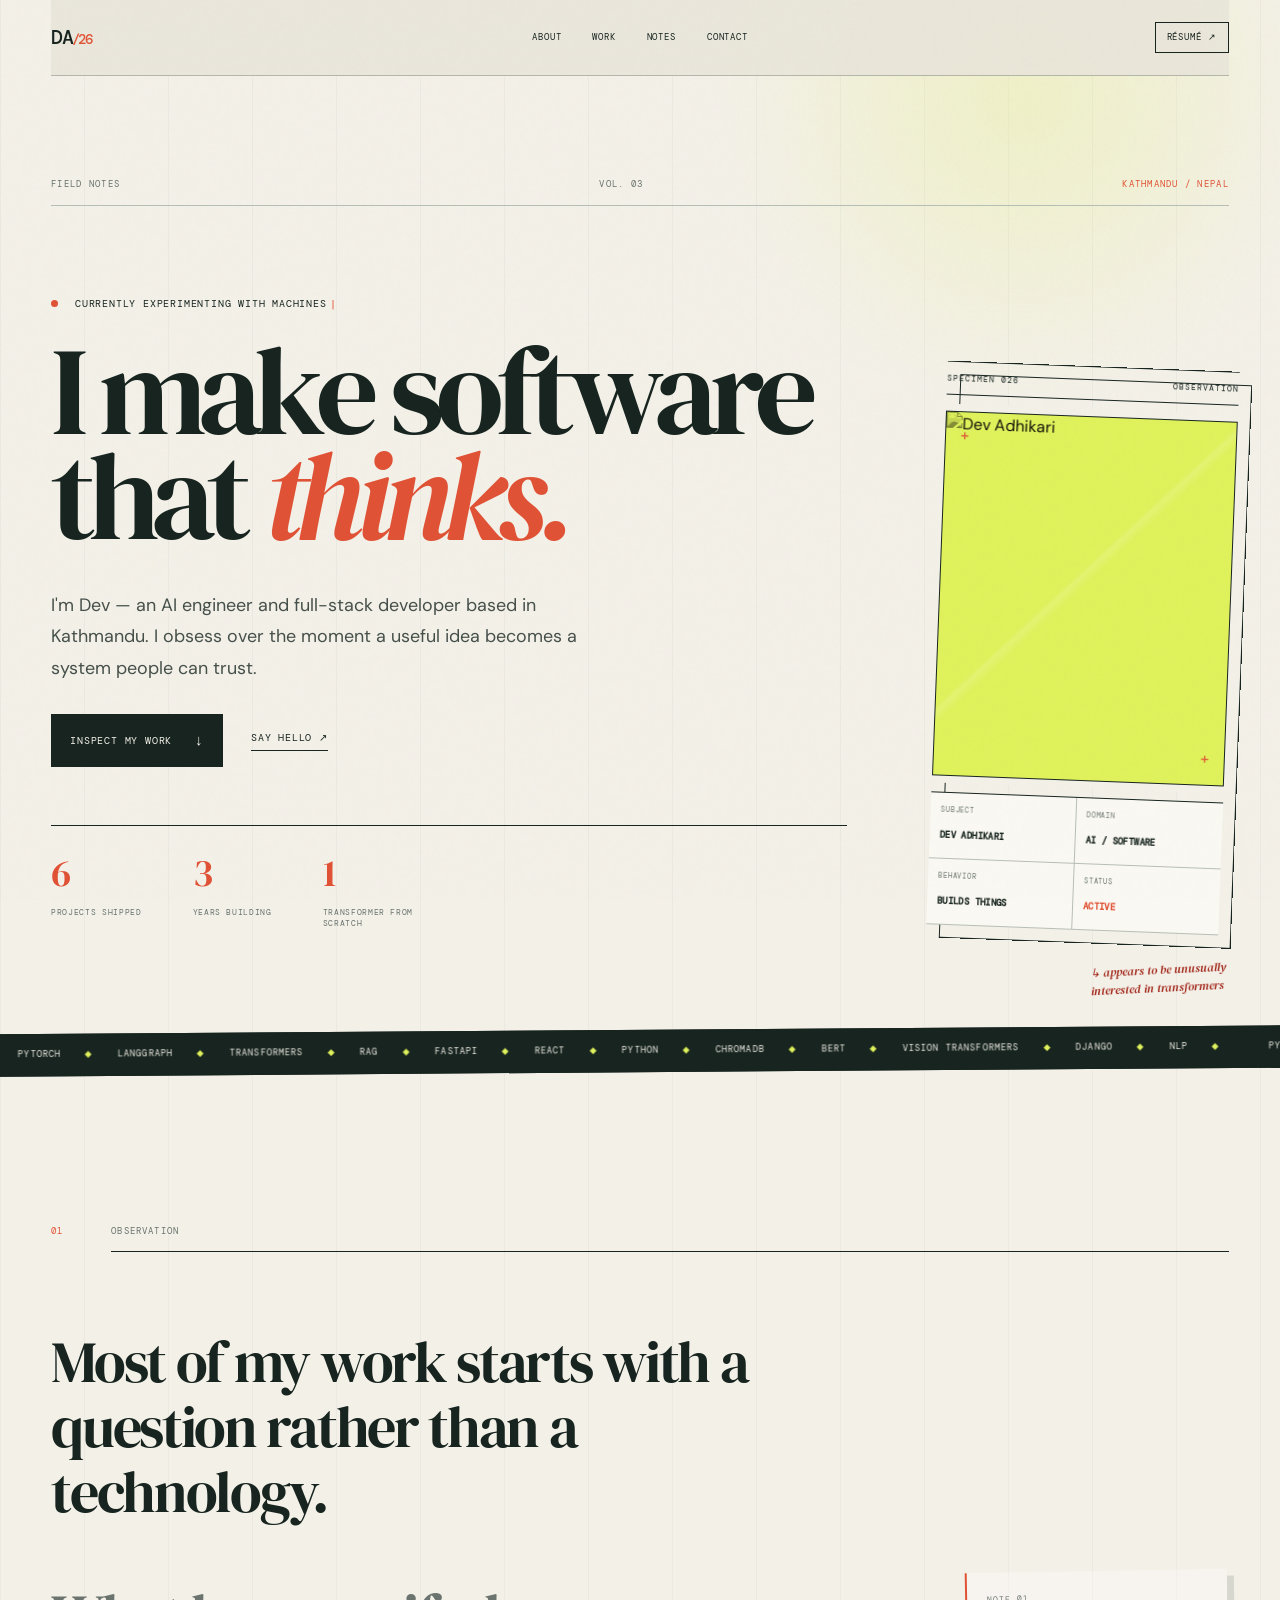
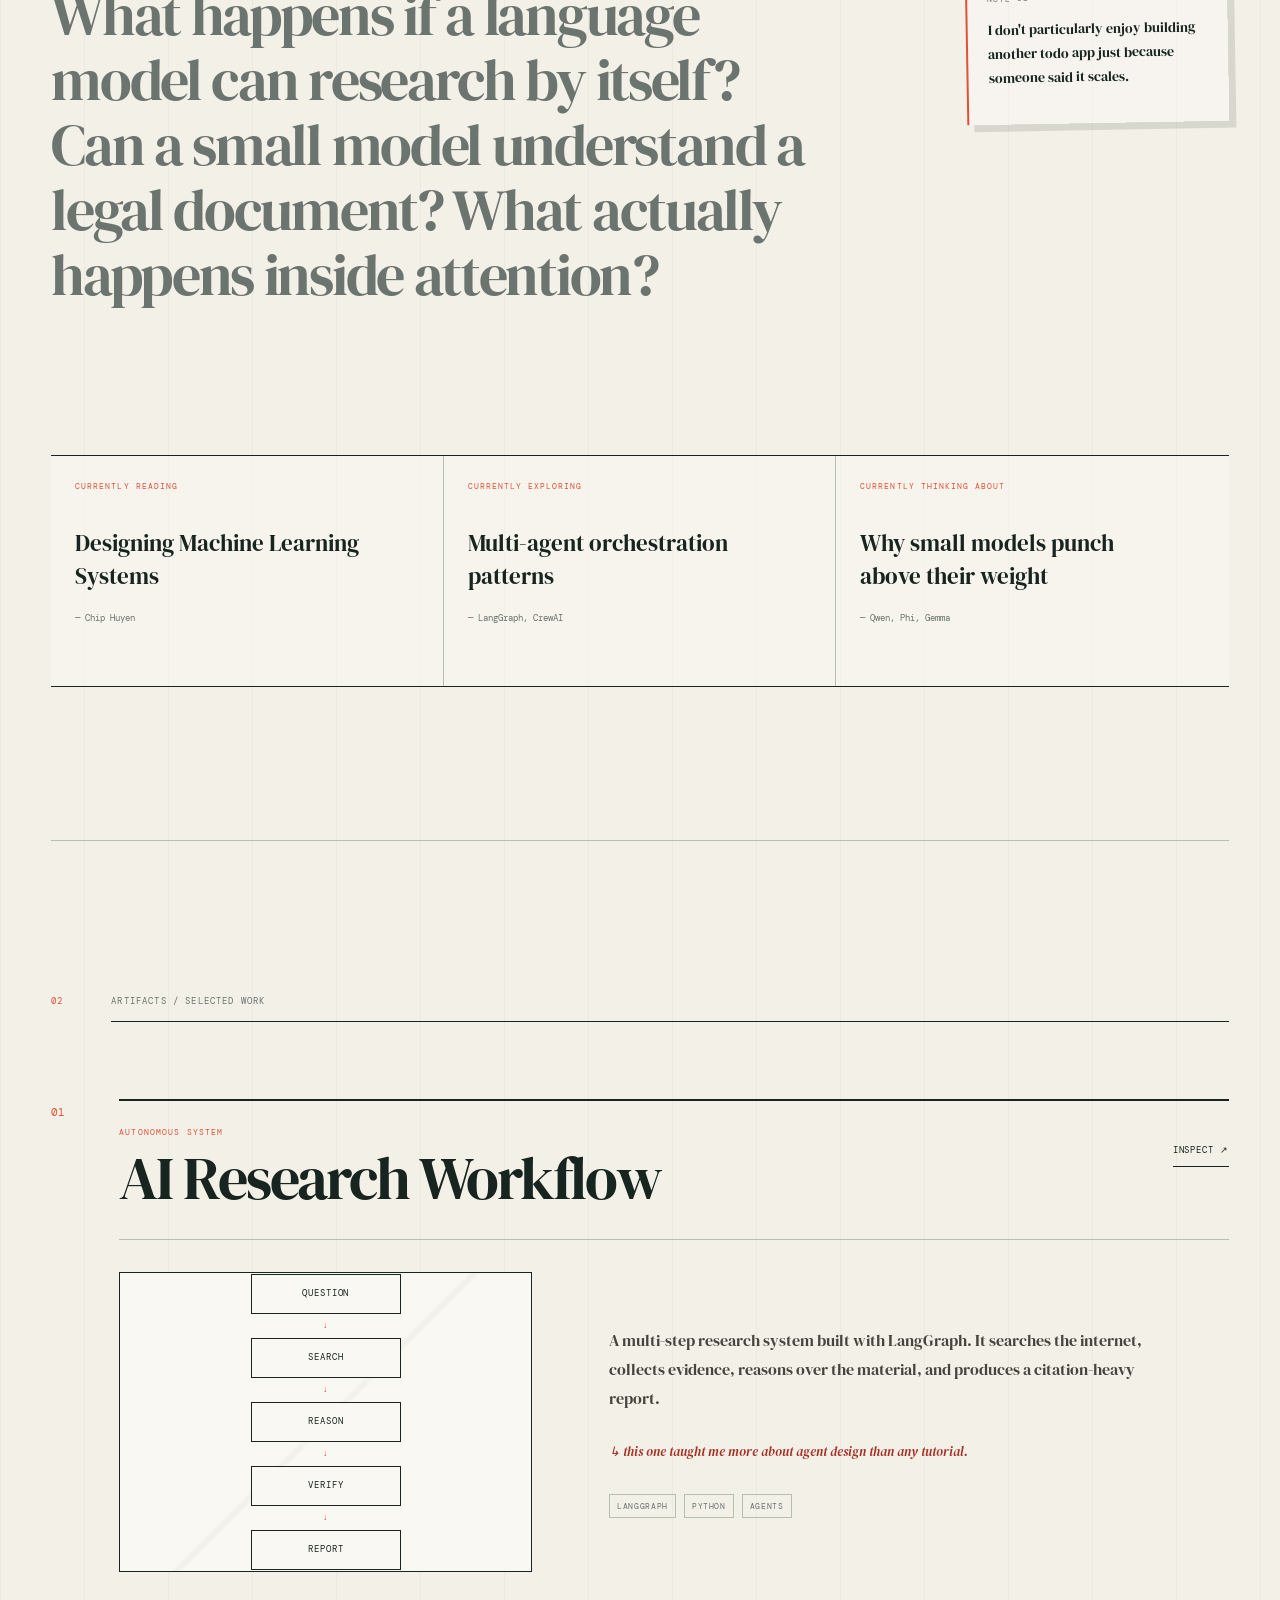
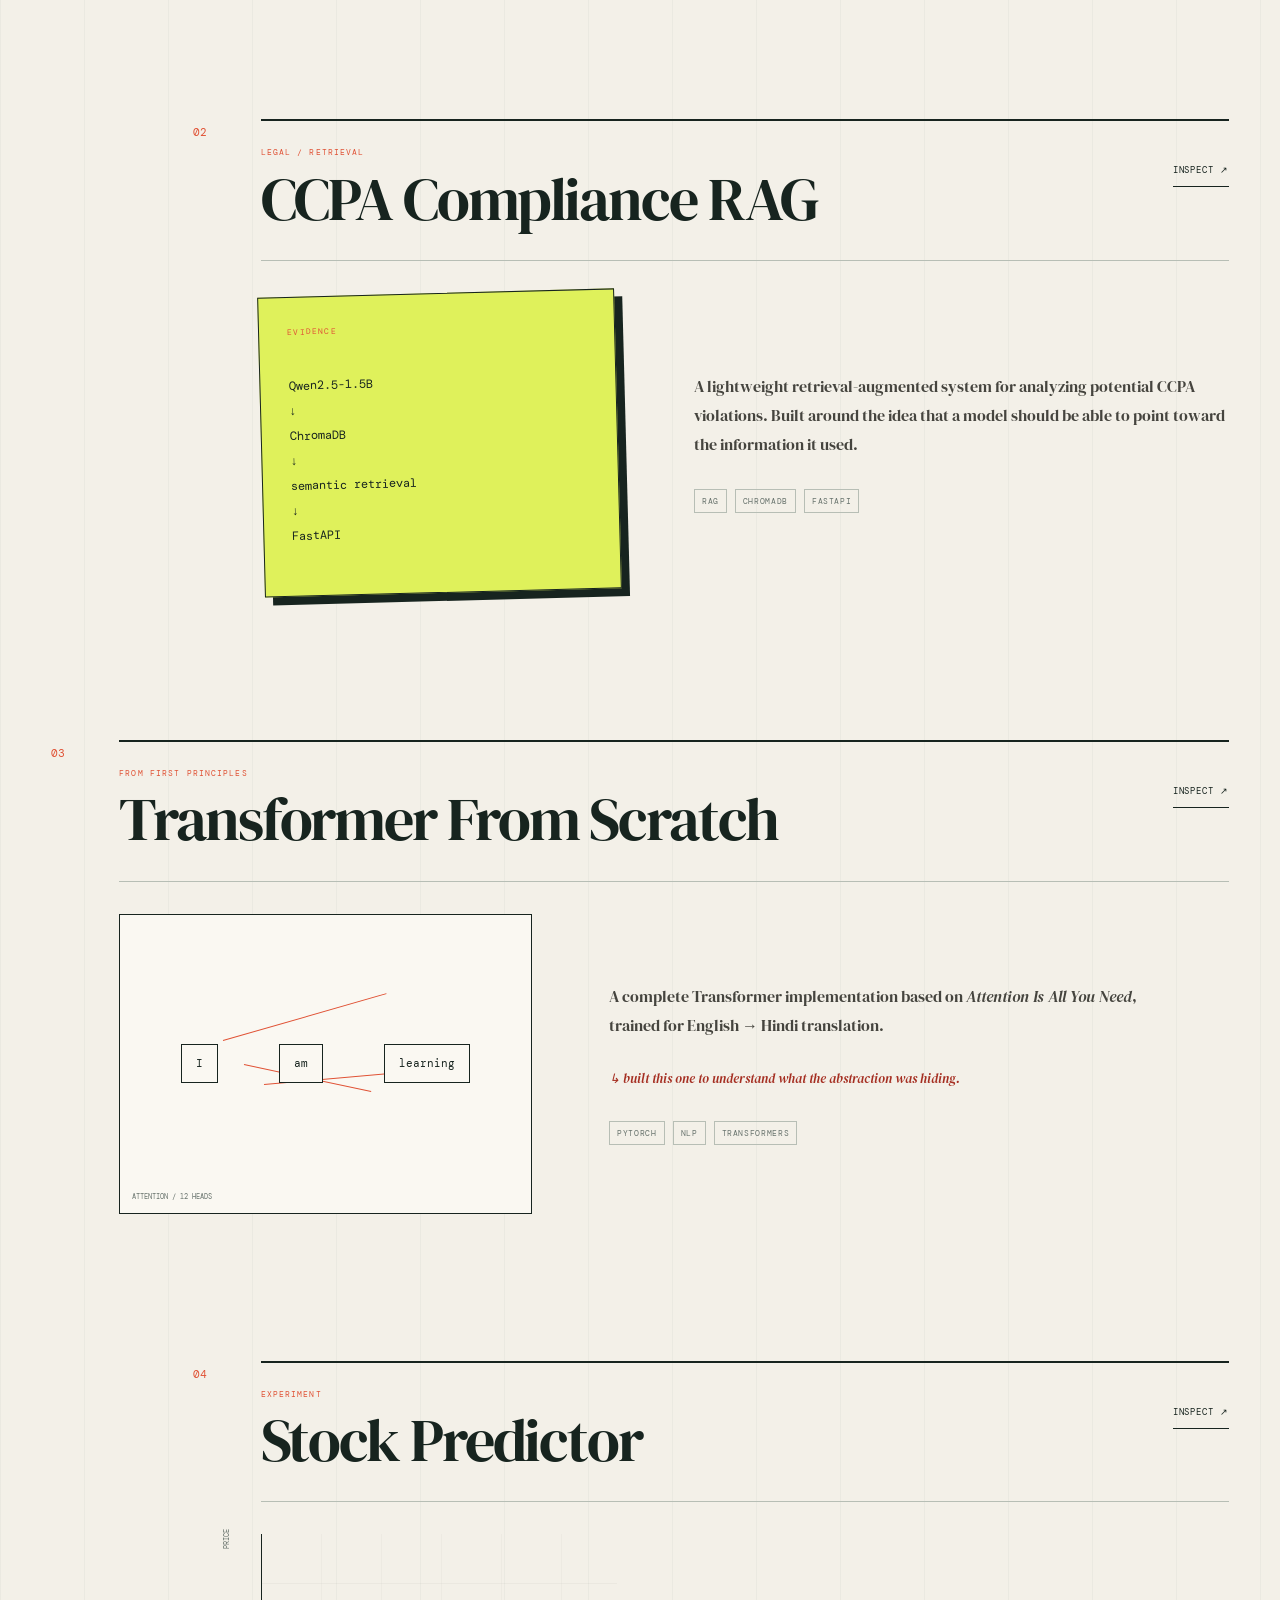
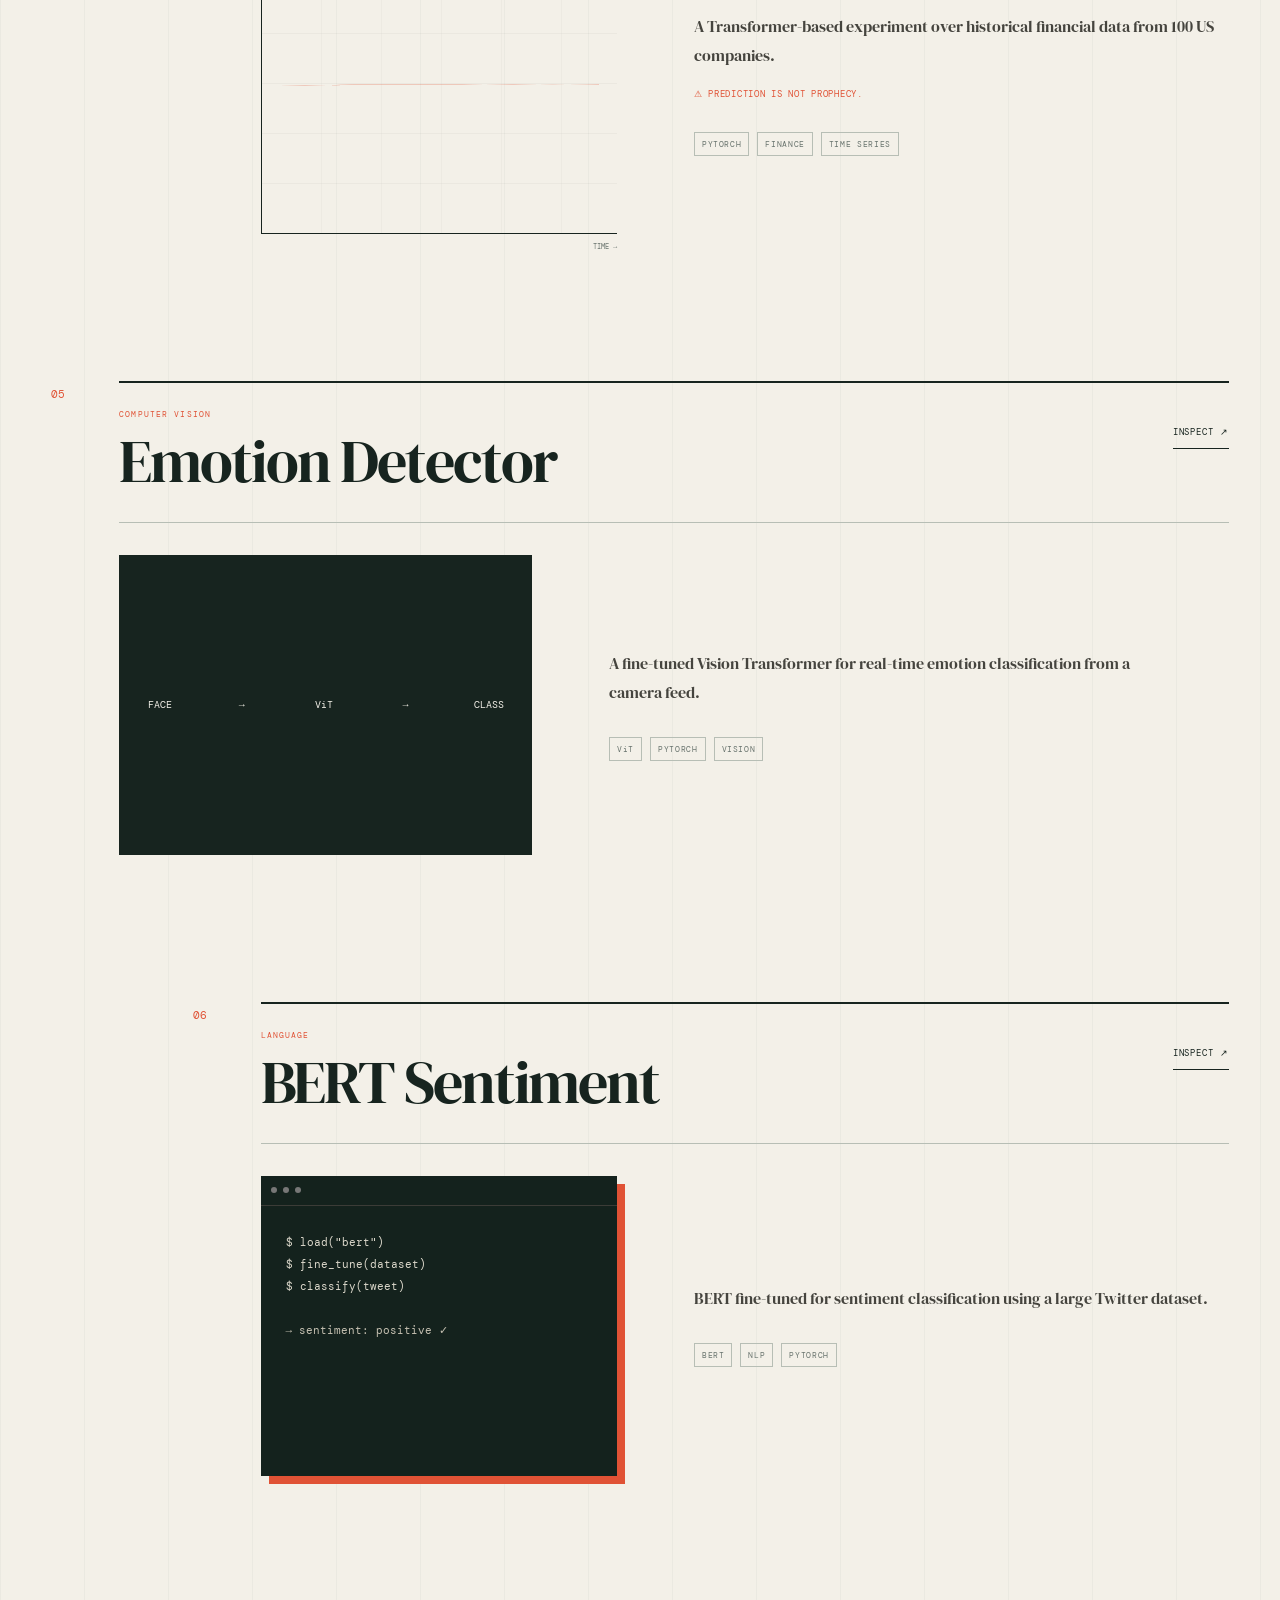
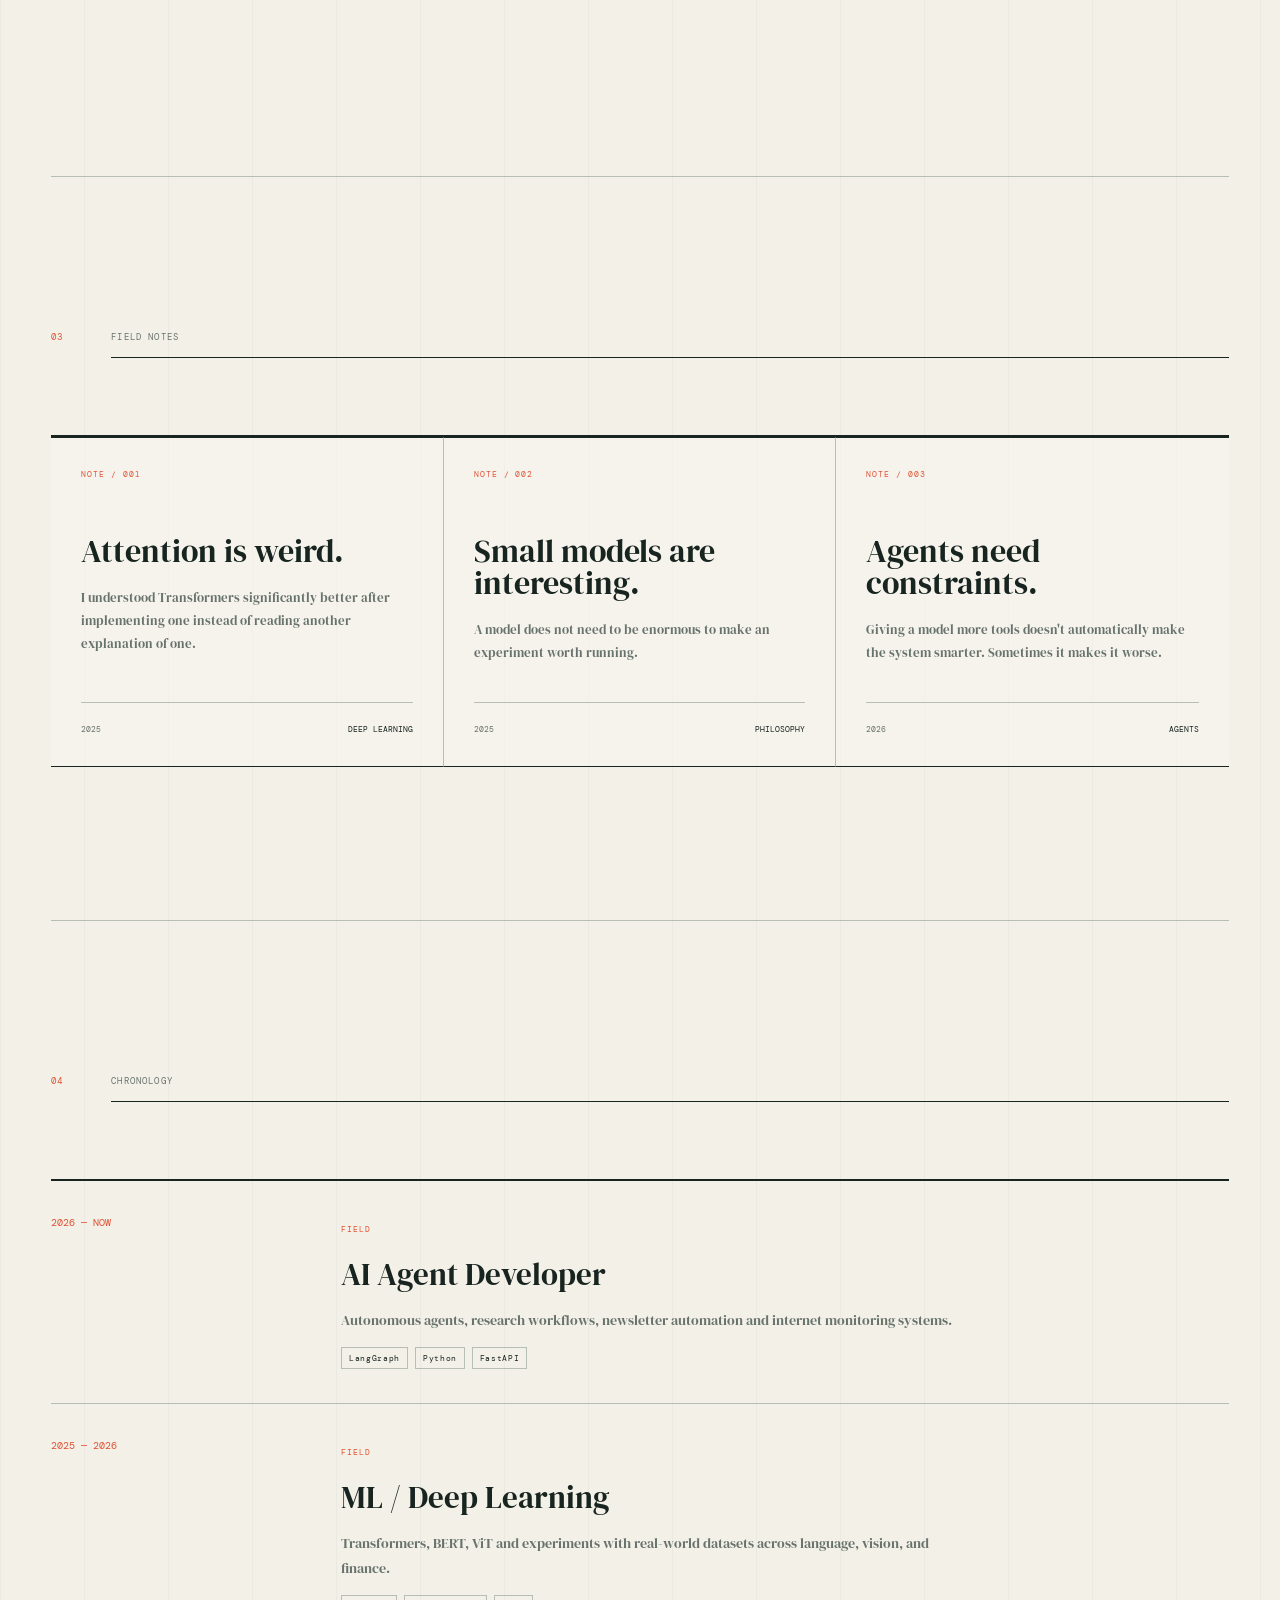
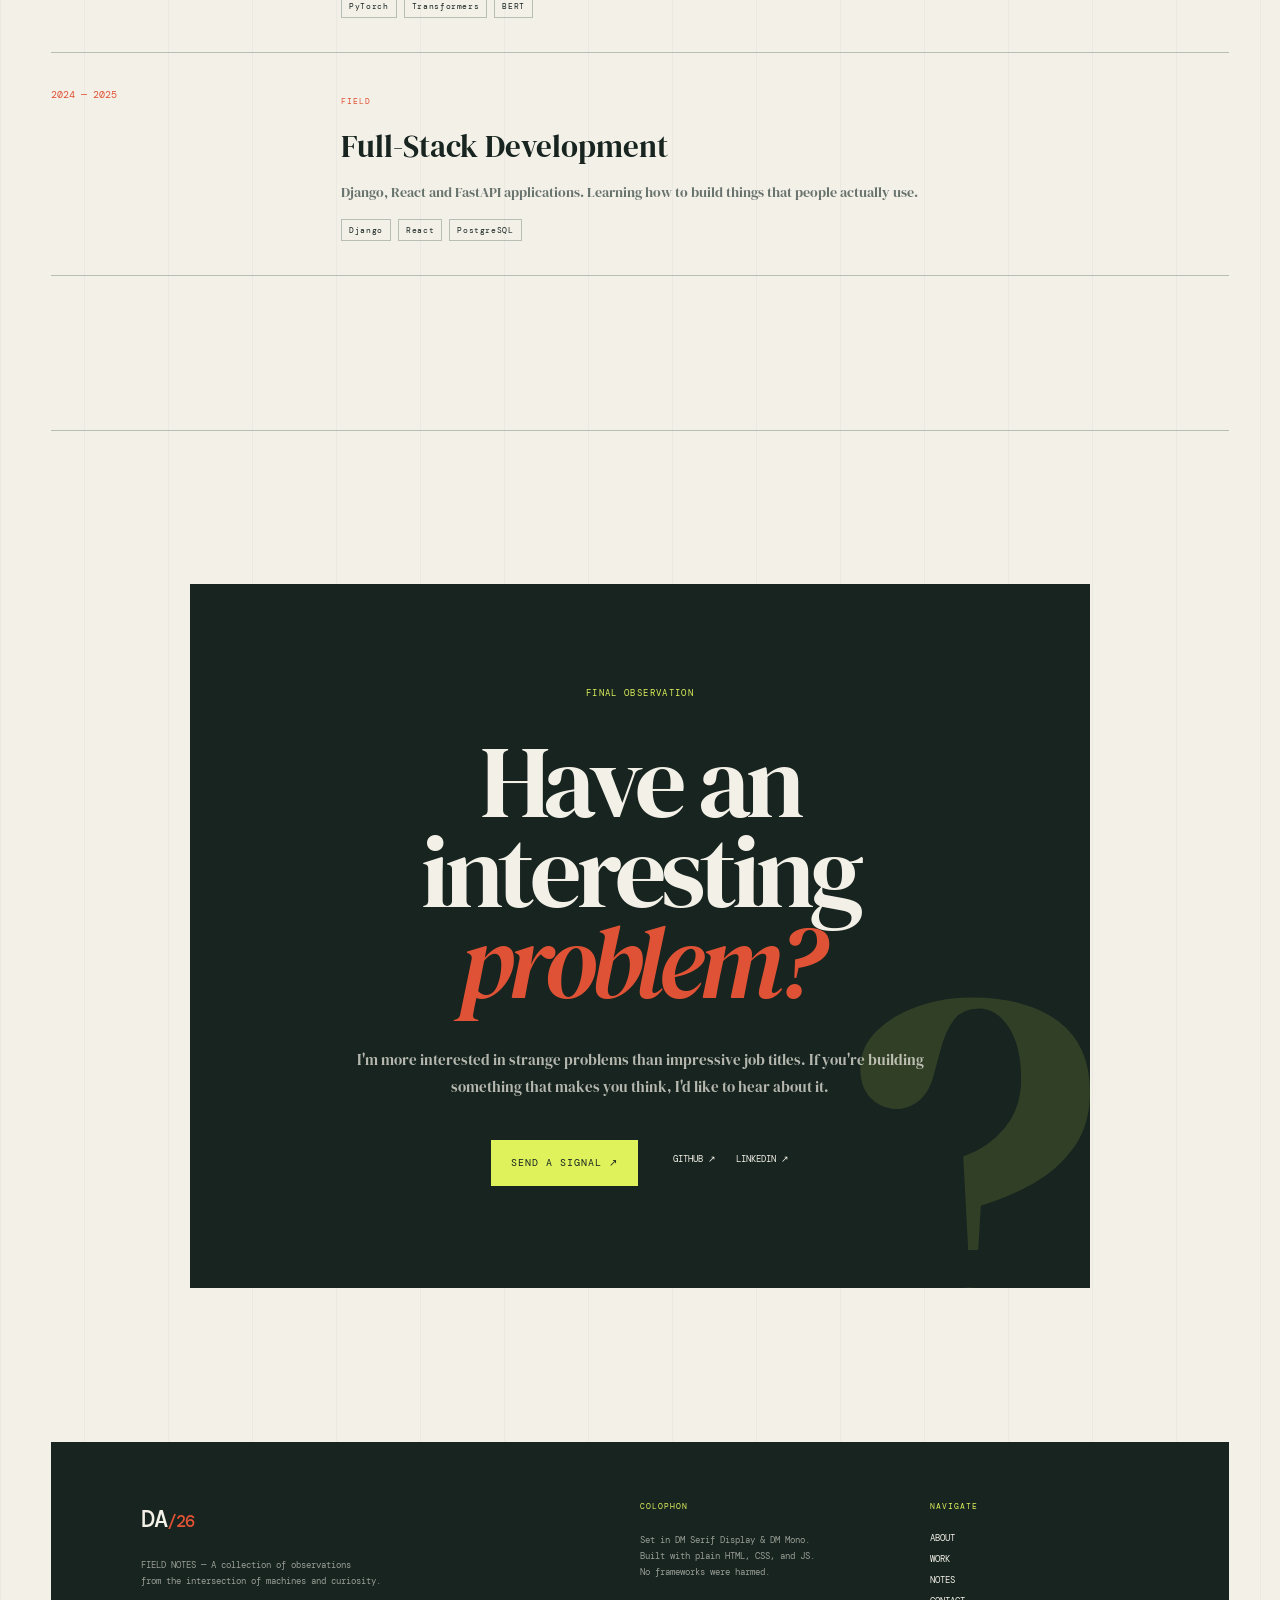
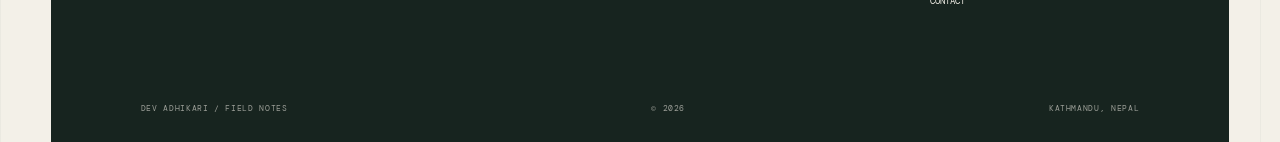
==== commit 8597f3f5: "Change theme" ====
--- a/index.html
+++ b/index.html
@@ -1,445 +1,635 @@
 <!DOCTYPE html>
 <html lang="en">
 <head>
-  <meta charset="UTF-8"/>
-  <meta name="viewport" content="width=device-width, initial-scale=1.0"/>
-  <title>Dev Adhikari | AI & Full-Stack Developer</title>
-  <meta name="description" content="Dev Adhikari — AI Agent Developer, ML Engineer, Full-Stack Builder.">
-  <link rel="icon" type="image/png" href="myprofilepic.png">
-  <link rel="stylesheet" href="style.css">
-  <link rel="stylesheet" href="https://cdnjs.cloudflare.com/ajax/libs/font-awesome/6.4.0/css/all.min.css">
+  <meta charset="UTF-8" />
+  <meta name="viewport" content="width=device-width, initial-scale=1.0" />
+  <title>Dev Adhikari — Field Notes</title>
+  <meta name="description" content="Dev Adhikari — AI engineer, builder, and collector of interesting problems. Field notes from the intersection of machines and curiosity." />
+  <meta name="keywords" content="Dev Adhikari, AI Engineer, Machine Learning, Full Stack Developer, Portfolio" />
+  <meta property="og:title" content="Dev Adhikari — Field Notes" />
+  <meta property="og:description" content="AI engineer and builder. Field notes from the intersection of machines and curiosity." />
+  <meta property="og:type" content="website" />
+  <link rel="icon" type="image/png" href="myprofilepic.png" />
   <link rel="preconnect" href="https://fonts.googleapis.com">
   <link rel="preconnect" href="https://fonts.gstatic.com" crossorigin>
-  <link href="https://fonts.googleapis.com/css2?family=Inter:wght@300;400;500;600;700&family=JetBrains+Mono:ital,wght@0,400;0,500;0,600;1,400&family=Outfit:wght@400;500;600;700;800&family=Playfair+Display:ital,wght@0,600;0,700;1,400&display=swap" rel="stylesheet">
+  <link href="https://fonts.googleapis.com/css2?family=DM+Mono:wght@400;500&family=DM+Sans:wght@400;500;600;700&family=DM+Serif+Display:ital@0;1&display=swap" rel="stylesheet" />
+  <link rel="stylesheet" href="style.css" />
+  <link rel="stylesheet" href="enhancements.css" />
 </head>
 <body>
 
-  <!-- Background Gradients & Quantitative Financial Canvas -->
-  <div class="bg-gradient bg-grad-1"></div>
-  <div class="bg-gradient bg-grad-2"></div>
-  <div class="bg-gradient bg-grad-3"></div>
-  <canvas id="econ-canvas" style="position: fixed; top: 0; left: 0; width: 100vw; height: 100vh; pointer-events: none; z-index: 0; opacity: 0.7;"></canvas>
-
-  <!-- Navbar -->
-  <nav class="navbar" id="navbar">
-    <div class="nav-container">
-      <div class="nav-logo">
-        <a href="#hero">Dev.</a>
-      </div>
-      <ul class="nav-links">
-        <li><a href="#services">Asset Classes</a></li>
-        <li><a href="#skills">Ledger</a></li>
-        <li><a href="#projects">Quant Portfolio</a></li>
-        <li><a href="#experience">Execution History</a></li>
-      </ul>
-      <a href="DevAdhikari_AI_Agent_Developer.pdf" download class="btn-outline nav-btn">Download Prospectus</a>
-    </div>
-  </nav>
-
-  <!-- ════════ HERO ════════ -->
-  <section class="hero section" id="hero">
-    <div class="hero-content">
-      <div class="hero-text reveal">
-        <div class="badge"><i class="fas fa-chart-line" style="margin-right: 6px;"></i> MARKET TICKER // ADK-QUANT-2026 // BULLISH EXECUTION</div>
-        <h1 class="hero-name">Dev Adhikari</h1>
-        <h2 class="hero-role">AI Macro-Economist & Quantitative Systems Architect</h2>
-        <p class="bio">
-          I engineer AI systems, neural predictors, and high-throughput data engines through the lens of macroeconomics and quantitative market dynamics. Treating compute as capital, data pipelines as liquidity flows, and neural networks as economic forecasting engines.
-        </p>
-        
-        <div class="hero-buttons">
-          <a href="#projects" class="btn-primary"><i class="fas fa-chart-pie" style="margin-right: 6px;"></i> Quant Portfolio <i class="fas fa-arrow-right"></i></a>
-          <a href="#contact" class="btn-secondary"><i class="fas fa-coins" style="margin-right: 6px;"></i> Allocate Capital</a>
-        </div>
-        
-        <div class="social-row">
-          <a href="https://github.com/adkdev200" target="_blank" aria-label="GitHub"><i class="fab fa-github"></i></a>
-          <a href="https://www.linkedin.com/in/dev-adhikari-a9b737382/" target="_blank" aria-label="LinkedIn"><i class="fab fa-linkedin-in"></i></a>
-          <a href="https://www.instagram.com/adkdev200/" target="_blank" aria-label="Instagram"><i class="fab fa-instagram"></i></a>
-          <a href="mailto:adkdev200@gmail.com" aria-label="Email"><i class="fas fa-envelope"></i></a>
-        </div>
-      </div>
-      <div class="hero-image reveal">
-        <div class="image-wrapper">
-          <img src="myprofilepic.png" alt="Dev Adhikari Profile Picture">
-          <div class="glow-effect"></div>
-          <div class="specimen-overlay-tag">MARKET POSITION: LONG (BULLISH)</div>
-        </div>
-      </div>
-    </div>
-  </section>
-
-  <!-- ════════ MARQUEE ════════ -->
-  <div class="marquee-wrap">
-    <div class="marquee">
-      <span>📈 QUANTITATIVE NEURAL NETS</span><span>&bull;</span><span>⚡ LANGGRAPH DAG ALPHA</span><span>&bull;</span><span>📊 TRANSFORMERS FROM SCRATCH</span><span>&bull;</span>
-      <span>💵 FASTAPI LIQUIDITY</span><span>&bull;</span><span>🏦 CHROMADB VECTOR RESERVE</span><span>&bull;</span><span>💹 PYTORCH DEEP LEARNING</span><span>&bull;</span>
-      <span>🪙 BERT FINE-TUNING</span><span>&bull;</span><span>🏛️ DJANGO MONOLITH</span><span>&bull;</span><span>📉 VISION TRANSFORMERS (ViT)</span><span>&bull;</span>
-      <!-- Duplicate for loop -->
-      <span>📈 QUANTITATIVE NEURAL NETS</span><span>&bull;</span><span>⚡ LANGGRAPH DAG ALPHA</span><span>&bull;</span><span>📊 TRANSFORMERS FROM SCRATCH</span><span>&bull;</span>
-      <span>💵 FASTAPI LIQUIDITY</span><span>&bull;</span><span>🏦 CHROMADB VECTOR RESERVE</span><span>&bull;</span><span>💹 PYTORCH DEEP LEARNING</span><span>&bull;</span>
-      <span>🪙 BERT FINE-TUNING</span><span>&bull;</span><span>🏛️ DJANGO MONOLITH</span><span>&bull;</span><span>📉 VISION TRANSFORMERS (ViT)</span><span>&bull;</span>
+  <!-- page load overlay -->
+  <div class="page-loader" id="pageLoader">
+    <div class="loader-content">
+      <span class="loader-mark">DA<span>/26</span></span>
+      <div class="loader-bar"><div class="loader-fill"></div></div>
+      <span class="loader-text">loading field notes…</span>
     </div>
   </div>
 
-  <!-- ════════ SERVICES / ASSET CLASSES ════════ -->
-  <section class="section" id="services">
-    <div class="section-header reveal">
-      <h2 class="section-title">01 / Asset Classes & Quant Services</h2>
-      <p class="section-subtitle">Core engineering capabilities and specialized technical services for high-impact systems.</p>
+  <!-- subtle paper texture -->
+  <div class="paper-noise"></div>
+
+  <!-- floating dot grid canvas -->
+  <canvas id="dotGrid" class="dot-grid-canvas"></canvas>
+
+  <header class="site-header">
+    <a href="#top" class="mark">DA<span>/26</span></a>
+    <nav>
+      <a href="#about">about</a>
+      <a href="#work">work</a>
+      <a href="#notes">notes</a>
+      <a href="#contact">contact</a>
+    </nav>
+    <a href="DevAdhikari_AI_Agent_Developer.pdf" download class="resume-link"
+      >résumé ↗</a
+    >
+  </header>
+
+  <main id="top">
+
+    <!-- ═══════════════════════ HERO ═══════════════════════ -->
+    <section class="hero">
+      <div class="hero-index">
+        <span>FIELD NOTES</span>
+        <span>VOL. 03</span>
+            <span>KATHMANDU / NEPAL</span>
+      </div>
+
+      <div class="hero-main">
+        <div class="hero-copy">
+          <p class="eyebrow">
+            <span class="red-dot"></span>
+            currently experimenting with machines<span class="cursor-blink">|</span>
+          </p>
+          <h1>
+            I make software<br>
+            that <em>thinks.</em>
+          </h1>
+          <p class="intro">
+            I'm Dev — an AI engineer and full-stack developer based in Kathmandu.
+            I obsess over the moment a useful idea becomes a system people can trust.
+          </p>
+          <div class="hero-links">
+            <a href="#work" class="ink-button">
+              inspect my work <span>↓</span>
+            </a>
+            <a href="mailto:adkdev200@gmail.com" class="plain-link">
+              say hello ↗
+            </a>
+          </div>
+
+          <!-- mini stats -->
+          <div class="hero-stats">
+            <div class="stat">
+              <span class="stat-number" data-count="6">0</span>
+              <span class="stat-label">projects shipped</span>
+            </div>
+            <div class="stat">
+              <span class="stat-number" data-count="3">0</span>
+              <span class="stat-label">years building</span>
+            </div>
+            <div class="stat">
+              <span class="stat-number" data-count="1">0</span>
+              <span class="stat-label">transformer from scratch</span>
+            </div>
+          </div>
+        </div>
+
+        <div class="specimen">
+          <div class="specimen-top">
+            <span>SPECIMEN 026</span>
+            <span>OBSERVATION</span>
+          </div>
+          <div class="photo-frame">
+            <img src="myprofilepic.png" alt="Dev Adhikari" />
+            <span class="photo-cross cross-one">+</span>
+            <span class="photo-cross cross-two">+</span>
+          </div>
+          <div class="specimen-data">
+            <div>
+              <small>SUBJECT</small>
+              <strong>DEV ADHIKARI</strong>
+            </div>
+            <div>
+              <small>DOMAIN</small>
+              <strong>AI / SOFTWARE</strong>
+            </div>
+            <div>
+              <small>BEHAVIOR</small>
+              <strong>BUILDS THINGS</strong>
+            </div>
+            <div>
+              <small>STATUS</small>
+              <strong class="status-pulse">ACTIVE</strong>
+            </div>
+          </div>
+          <div class="hand-note">
+            ↳ appears to be unusually<br>
+            interested in transformers
+          </div>
+        </div>
+      </div>
+    </section>
+
+
+    <!-- ═══════════════════════ TICKER ═══════════════════════ -->
+    <div class="ticker">
+      <div class="ticker-track">
+        <div class="ticker-content">
+          <span>PYTORCH</span><span class="ticker-dot">◆</span>
+          <span>LANGGRAPH</span><span class="ticker-dot">◆</span>
+          <span>TRANSFORMERS</span><span class="ticker-dot">◆</span>
+          <span>RAG</span><span class="ticker-dot">◆</span>
+          <span>FASTAPI</span><span class="ticker-dot">◆</span>
+          <span>REACT</span><span class="ticker-dot">◆</span>
+          <span>PYTHON</span><span class="ticker-dot">◆</span>
+          <span>CHROMADB</span><span class="ticker-dot">◆</span>
+          <span>BERT</span><span class="ticker-dot">◆</span>
+          <span>VISION TRANSFORMERS</span><span class="ticker-dot">◆</span>
+          <span>DJANGO</span><span class="ticker-dot">◆</span>
+          <span>NLP</span><span class="ticker-dot">◆</span>
+        </div>
+        <div class="ticker-content" aria-hidden="true">
+          <span>PYTORCH</span><span class="ticker-dot">◆</span>
+          <span>LANGGRAPH</span><span class="ticker-dot">◆</span>
+          <span>TRANSFORMERS</span><span class="ticker-dot">◆</span>
+          <span>RAG</span><span class="ticker-dot">◆</span>
+          <span>FASTAPI</span><span class="ticker-dot">◆</span>
+          <span>REACT</span><span class="ticker-dot">◆</span>
+          <span>PYTHON</span><span class="ticker-dot">◆</span>
+          <span>CHROMADB</span><span class="ticker-dot">◆</span>
+          <span>BERT</span><span class="ticker-dot">◆</span>
+          <span>VISION TRANSFORMERS</span><span class="ticker-dot">◆</span>
+          <span>DJANGO</span><span class="ticker-dot">◆</span>
+          <span>NLP</span><span class="ticker-dot">◆</span>
+        </div>
+      </div>
     </div>
-    
-    <div class="services-grid">
-      <div class="card reveal">
-        <span class="ticker-tag">TICKER: $AGENT</span>
-        <div class="card-icon"><i class="fas fa-network-wired"></i></div>
-        <h3>Autonomous Agent Systems</h3>
-        <p>Designing multi-agent DAGs using LangGraph with state persistence, autonomous tool calling, and self-scheduling loops.</p>
-      </div>
-      <div class="card reveal">
-        <span class="ticker-tag">TICKER: $NEURAL</span>
-        <div class="card-icon"><i class="fas fa-brain"></i></div>
-        <h3>Quantitative Deep Learning</h3>
-        <p>Implementing Transformers from scratch, fine-tuning BERT & ViT architectures, and training stock movement predictors.</p>
-      </div>
-      <div class="card reveal">
-        <span class="ticker-tag">TICKER: $VECTOR</span>
-        <div class="card-icon"><i class="fas fa-vault"></i></div>
-        <h3>RAG & Semantic Liquidity</h3>
-        <p>Constructing high-density Retrieval-Augmented Generation pipelines with ChromaDB, semantic vector indexing, and reranking.</p>
-      </div>
-      <div class="card reveal">
-        <span class="ticker-tag">TICKER: $INFRA</span>
-        <div class="card-icon"><i class="fas fa-server"></i></div>
-        <h3>Production Web Infrastructure</h3>
-        <p>Engineering robust FastAPI REST microservices and Django backends paired with reactive, high-performance web UIs.</p>
+
+
+    <!-- ═══════════════════════ ABOUT ═══════════════════════ -->
+    <section class="observation section" id="about">
+      <div class="section-label">
+        <span>01</span>
+        <span>OBSERVATION</span>
+      </div>
+
+      <div class="observation-grid">
+        <div class="large-statement">
+          <p>
+            Most of my work starts with a question rather than a technology.
+          </p>
+          <p>
+            What happens if a language model can research by itself? Can a small
+            model understand a legal document? What actually happens inside
+            attention?
+          </p>
+        </div>
+        <div class="margin-note">
+          <span>NOTE 01</span>
+          <p>
+            I don't particularly enjoy building another todo app just because
+            someone said it scales.
+          </p>
+        </div>
+      </div>
+
+      <!-- Interests / Currently -->
+      <div class="currently-grid">
+        <div class="currently-card">
+          <span class="currently-label">CURRENTLY READING</span>
+          <p class="currently-value">Designing Machine Learning Systems</p>
+          <span class="currently-author">— Chip Huyen</span>
+        </div>
+        <div class="currently-card">
+          <span class="currently-label">CURRENTLY EXPLORING</span>
+          <p class="currently-value">Multi-agent orchestration patterns</p>
+          <span class="currently-author">— LangGraph, CrewAI</span>
+        </div>
+        <div class="currently-card">
+          <span class="currently-label">CURRENTLY THINKING ABOUT</span>
+          <p class="currently-value">Why small models punch above their weight</p>
+          <span class="currently-author">— Qwen, Phi, Gemma</span>
+        </div>
+      </div>
+    </section>
+
+
+    <!-- ═══════════════════════ WORK ═══════════════════════ -->
+    <section class="work section" id="work">
+      <div class="section-label">
+        <span>02</span>
+        <span>ARTIFACTS / SELECTED WORK</span>
+      </div>
+
+      <!-- Project 01 -->
+      <article class="artifact">
+        <div class="artifact-number">01</div>
+        <div class="artifact-body">
+          <div class="artifact-heading">
+            <div>
+              <span class="artifact-type">AUTONOMOUS SYSTEM</span>
+              <h2>AI Research Workflow</h2>
+            </div>
+            <a href="https://github.com/adkdev200/research_workflow" target="_blank"
+              >inspect ↗</a
+            >
+          </div>
+          <div class="artifact-grid">
+            <div class="diagram">
+              <div>QUESTION</div>
+              <i>↓</i>
+              <div>SEARCH</div>
+              <i>↓</i>
+              <div>REASON</div>
+              <i>↓</i>
+              <div>VERIFY</div>
+              <i>↓</i>
+              <div>REPORT</div>
+            </div>
+            <div class="artifact-description">
+              <p>
+                A multi-step research system built with LangGraph. It searches
+                the internet, collects evidence, reasons over the material, and
+                produces a citation-heavy report.
+              </p>
+              <p class="handwritten">
+                ↳ this one taught me more about agent
+                design than any tutorial.
+              </p>
+              <div class="metadata">
+                <span>LANGGRAPH</span>
+                <span>PYTHON</span>
+                <span>AGENTS</span>
+              </div>
+            </div>
+          </div>
+        </div>
+      </article>
+
+      <!-- Project 02 -->
+      <article class="artifact offset">
+        <div class="artifact-number">02</div>
+        <div class="artifact-body">
+          <div class="artifact-heading">
+            <div>
+              <span class="artifact-type">LEGAL / RETRIEVAL</span>
+              <h2>CCPA Compliance RAG</h2>
+            </div>
+            <a href="https://github.com/adkdev200/CCPA-Compliance-RAG-System" target="_blank"
+              >inspect ↗</a
+            >
+          </div>
+          <div class="artifact-grid">
+            <div class="evidence-card">
+              <span>EVIDENCE</span>
+              <code>
+                Qwen2.5-1.5B<br>
+                ↓<br>
+                ChromaDB<br>
+                ↓<br>
+                semantic retrieval<br>
+                ↓<br>
+                FastAPI
+              </code>
+            </div>
+            <div class="artifact-description">
+              <p>
+                A lightweight retrieval-augmented system for analyzing potential
+                CCPA violations. Built around the idea that a model should be
+                able to point toward the information it used.
+              </p>
+              <div class="metadata">
+                <span>RAG</span>
+                <span>CHROMADB</span>
+                <span>FASTAPI</span>
+              </div>
+            </div>
+          </div>
+        </div>
+      </article>
+
+      <!-- Project 03 -->
+      <article class="artifact">
+        <div class="artifact-number">03</div>
+        <div class="artifact-body">
+          <div class="artifact-heading">
+            <div>
+              <span class="artifact-type">FROM FIRST PRINCIPLES</span>
+              <h2>Transformer From Scratch</h2>
+            </div>
+            <a href="https://github.com/adkdev200/English-to-Hindi--Transformer-from-scratch-" target="_blank"
+              >inspect ↗</a
+            >
+          </div>
+          <div class="artifact-grid">
+            <div class="attention-map">
+              <div class="token">I</div>
+              <div class="token">am</div>
+              <div class="token">learning</div>
+              <div class="attention-line line-a"></div>
+              <div class="attention-line line-b"></div>
+              <div class="attention-line line-c"></div>
+              <small>ATTENTION / 12 HEADS</small>
+            </div>
+            <div class="artifact-description">
+              <p>
+                A complete Transformer implementation based on
+                <em>Attention Is All You Need</em>, trained for English → Hindi
+                translation.
+              </p>
+              <p class="handwritten">
+                ↳ built this one to understand what the abstraction was hiding.
+              </p>
+              <div class="metadata">
+                <span>PYTORCH</span>
+                <span>NLP</span>
+                <span>TRANSFORMERS</span>
+              </div>
+            </div>
+          </div>
+        </div>
+      </article>
+
+      <!-- Project 04 -->
+      <article class="artifact offset">
+        <div class="artifact-number">04</div>
+        <div class="artifact-body">
+          <div class="artifact-heading">
+            <div>
+              <span class="artifact-type">EXPERIMENT</span>
+              <h2>Stock Predictor</h2>
+            </div>
+            <a href="https://github.com/adkdev200/Analysing-Stocks-using-Transformer" target="_blank"
+              >inspect ↗</a
+            >
+          </div>
+          <div class="artifact-grid">
+            <div class="chart">
+              <div class="chart-line"></div>
+              <span>TIME →</span>
+              <span>PRICE</span>
+            </div>
+            <div class="artifact-description">
+              <p>
+                A Transformer-based experiment over historical financial data
+                from 100 US companies.
+              </p>
+              <p class="warning">⚠ Prediction is not prophecy.</p>
+              <div class="metadata">
+                <span>PYTORCH</span>
+                <span>FINANCE</span>
+                <span>TIME SERIES</span>
+              </div>
+            </div>
+          </div>
+        </div>
+      </article>
+
+      <!-- Project 05 -->
+      <article class="artifact">
+        <div class="artifact-number">05</div>
+        <div class="artifact-body">
+          <div class="artifact-heading">
+            <div>
+              <span class="artifact-type">COMPUTER VISION</span>
+              <h2>Emotion Detector</h2>
+            </div>
+            <a href="https://github.com/adkdev200/Real-time-emotion-detector" target="_blank"
+              >inspect ↗</a
+            >
+          </div>
+          <div class="artifact-grid">
+            <div class="vision-grid">
+              <span>FACE</span>
+              <span>→</span>
+              <span>ViT</span>
+              <span>→</span>
+              <span>CLASS</span>
+            </div>
+            <div class="artifact-description">
+              <p>
+                A fine-tuned Vision Transformer for real-time emotion
+                classification from a camera feed.
+              </p>
+              <div class="metadata">
+                <span>ViT</span>
+                <span>PYTORCH</span>
+                <span>VISION</span>
+              </div>
+            </div>
+          </div>
+        </div>
+      </article>
+
+      <!-- Project 06 -->
+      <article class="artifact offset">
+        <div class="artifact-number">06</div>
+        <div class="artifact-body">
+          <div class="artifact-heading">
+            <div>
+              <span class="artifact-type">LANGUAGE</span>
+              <h2>BERT Sentiment</h2>
+            </div>
+            <a href="https://github.com/adkdev200/BERT-fine-tuned-for-Sentiment-Analysis" target="_blank"
+              >inspect ↗</a
+            >
+          </div>
+          <div class="artifact-grid">
+            <div class="terminal">
+              <div class="terminal-bar">
+                <span></span>
+                <span></span>
+                <span></span>
+              </div>
+              <code>
+                $ load("bert")<br>
+                $ fine_tune(dataset)<br>
+                $ classify(tweet)<br>
+                <br>
+                <span class="terminal-success">→ sentiment: positive ✓</span>
+              </code>
+            </div>
+            <div class="artifact-description">
+              <p>
+                BERT fine-tuned for sentiment classification using a large
+                Twitter dataset.
+              </p>
+              <div class="metadata">
+                <span>BERT</span>
+                <span>NLP</span>
+                <span>PYTORCH</span>
+              </div>
+            </div>
+          </div>
+        </div>
+      </article>
+    </section>
+
+
+    <!-- ═══════════════════════ NOTES ═══════════════════════ -->
+    <section class="notes section" id="notes">
+      <div class="section-label">
+        <span>03</span>
+        <span>FIELD NOTES</span>
+      </div>
+      <div class="notes-grid">
+        <div class="note">
+          <span>NOTE / 001</span>
+          <h3>Attention is weird.</h3>
+          <p>
+            I understood Transformers significantly better after implementing
+            one instead of reading another explanation of one.
+          </p>
+          <div class="note-footer">
+            <time>2025</time>
+            <span class="note-tag">deep learning</span>
+          </div>
+        </div>
+        <div class="note">
+          <span>NOTE / 002</span>
+          <h3>Small models are interesting.</h3>
+          <p>
+            A model does not need to be enormous to make an experiment worth
+            running.
+          </p>
+          <div class="note-footer">
+            <time>2025</time>
+            <span class="note-tag">philosophy</span>
+          </div>
+        </div>
+        <div class="note">
+          <span>NOTE / 003</span>
+          <h3>Agents need constraints.</h3>
+          <p>
+            Giving a model more tools doesn't automatically make the system
+            smarter. Sometimes it makes it worse.
+          </p>
+          <div class="note-footer">
+            <time>2026</time>
+            <span class="note-tag">agents</span>
+          </div>
+        </div>
+      </div>
+    </section>
+
+
+    <!-- ═══════════════════════ CHRONOLOGY ═══════════════════════ -->
+    <section class="timeline-section section">
+      <div class="section-label">
+        <span>04</span>
+        <span>CHRONOLOGY</span>
+      </div>
+      <div class="chronology">
+        <div class="chrono-row">
+          <time>2026 — NOW</time>
+          <div>
+            <span>FIELD</span>
+            <h3>AI Agent Developer</h3>
+            <p>
+              Autonomous agents, research workflows, newsletter automation
+              and internet monitoring systems.
+            </p>
+            <div class="chrono-stack">
+              <span>LangGraph</span>
+              <span>Python</span>
+              <span>FastAPI</span>
+            </div>
+          </div>
+        </div>
+        <div class="chrono-row">
+          <time>2025 — 2026</time>
+          <div>
+            <span>FIELD</span>
+            <h3>ML / Deep Learning</h3>
+            <p>
+              Transformers, BERT, ViT and experiments with real-world datasets
+              across language, vision, and finance.
+            </p>
+            <div class="chrono-stack">
+              <span>PyTorch</span>
+              <span>Transformers</span>
+              <span>BERT</span>
+            </div>
+          </div>
+        </div>
+        <div class="chrono-row">
+          <time>2024 — 2025</time>
+          <div>
+            <span>FIELD</span>
+            <h3>Full-Stack Development</h3>
+            <p>
+              Django, React and FastAPI applications. Learning how to build
+              things that people actually use.
+            </p>
+            <div class="chrono-stack">
+              <span>Django</span>
+              <span>React</span>
+              <span>PostgreSQL</span>
+            </div>
+          </div>
+        </div>
+      </div>
+    </section>
+
+
+    <!-- ═══════════════════════ CONTACT ═══════════════════════ -->
+    <section class="contact section" id="contact">
+      <div class="contact-inner">
+        <span class="contact-label">FINAL OBSERVATION</span>
+        <h2>
+          Have an interesting<br>
+          <em>problem?</em>
+        </h2>
+        <p>
+          I'm more interested in strange problems than impressive job titles.
+          If you're building something that makes you think, I'd like to hear about it.
+        </p>
+        <div class="contact-actions">
+          <a href="mailto:adkdev200@gmail.com" class="contact-button">
+            send a signal ↗
+          </a>
+          <div class="contact-links">
+            <a href="https://github.com/adkdev200" target="_blank">github ↗</a>
+            <a href="https://www.linkedin.com/in/dev-adhikari-a9b737382/" target="_blank">linkedin ↗</a>
+          </div>
+        </div>
+      </div>
+    </section>
+
+  </main>
+
+  <!-- ═══════════════════════ FOOTER ═══════════════════════ -->
+  <footer>
+    <div class="footer-main">
+      <div class="footer-brand">
+        <span class="footer-mark">DA<span>/26</span></span>
+        <p>FIELD NOTES — A collection of observations<br>from the intersection of machines and curiosity.</p>
+      </div>
+      <div class="footer-colophon">
+        <span class="colophon-label">COLOPHON</span>
+        <p>
+          Set in DM Serif Display & DM Mono.<br>
+          Built with plain HTML, CSS, and JS.<br>
+          No frameworks were harmed.
+        </p>
+      </div>
+      <div class="footer-nav">
+        <span class="colophon-label">NAVIGATE</span>
+        <a href="#about">about</a>
+        <a href="#work">work</a>
+        <a href="#notes">notes</a>
+        <a href="#contact">contact</a>
       </div>
     </div>
-  </section>
-
-  <!-- ════════ SKILLS / QUANTITATIVE LEDGER ════════ -->
-  <section class="section bg-alternate" id="skills">
-    <div class="section-header reveal">
-      <h2 class="section-title">02 / Economic Indicators & Practical Ledger</h2>
-      <p class="section-subtitle">Proven technical execution ledger—built with real capital, compute, and production code.</p>
-    </div>
-    
-    <div class="skills-grid">
-      <div class="card quant-log-card reveal">
-        <div class="quant-log-header">
-          <span class="market-stamp">MARKET LEDGER // QUANT-01</span>
-          <h3>Deep Learning & Forecasting</h3>
-        </div>
-        <ul class="quant-points">
-          <li><i class="fas fa-chart-line"></i> <strong>Stock Volatility Predictors:</strong> Built deep temporal Transformers to analyze and predict equity price trends across 100 US tickers.</li>
-          <li><i class="fas fa-microchip"></i> <strong>Transformers from Scratch:</strong> Implemented multi-head self-attention mechanisms in PyTorch for sequence translation.</li>
-          <li><i class="fas fa-bolt"></i> <strong>Sub-Second Model Inference:</strong> Quantized Qwen2.5-1.5B for fast CPU/GPU execution in document audit systems.</li>
-        </ul>
-      </div>
-
-      <div class="card quant-log-card reveal">
-        <div class="quant-log-header">
-          <span class="market-stamp">MARKET LEDGER // QUANT-02</span>
-          <h3>AI Agents & Vector Reserves</h3>
-        </div>
-        <ul class="quant-points">
-          <li><i class="fas fa-project-diagram"></i> <strong>LangGraph DAG Workflows:</strong> Multi-agent systems featuring state persistence, scheduled execution, and tool orchestration.</li>
-          <li><i class="fas fa-database"></i> <strong>ChromaDB Vector Indexing:</strong> Semantic search pipelines with document chunking, embeddings, and context grounding.</li>
-          <li><i class="fas fa-file-code"></i> <strong>Pydantic Schema Validation:</strong> Deterministic JSON response generation for zero-hallucination production APIs.</li>
-        </ul>
-      </div>
-
-      <div class="card quant-log-card reveal">
-        <div class="quant-log-header">
-          <span class="market-stamp">MARKET LEDGER // QUANT-03</span>
-          <h3>Web Systems & Architecture</h3>
-        </div>
-        <ul class="quant-points">
-          <li><i class="fas fa-cubes"></i> <strong>FastAPI & Django Backends:</strong> Asynchronous microservice endpoints, database ORMs, and secure REST APIs.</li>
-          <li><i class="fas fa-desktop"></i> <strong>React & Modern UI/UX:</strong> Modular component systems with smooth animations, custom CSS tokens, and glass visual design.</li>
-          <li><i class="fas fa-terminal"></i> <strong>Infrastructure & DevOps:</strong> Linux server management, Git version control, Docker containers, and PDF automation.</li>
-        </ul>
-      </div>
-    </div>
-  </section>
-
-  <!-- ════════ PROJECTS / QUANTITATIVE PORTFOLIO ════════ -->
-  <section class="section" id="projects">
-    <div class="section-header reveal">
-      <h2 class="section-title">03 / Quantitative Portfolio & Tickers</h2>
-      <p class="section-subtitle">Catalog of open-source neural models, financial predictors, and autonomous agent systems.</p>
-    </div>
-    
-    <div class="projects-grid">
-      <a href="https://github.com/adkdev200/research_workflow" target="_blank" class="card project-card reveal">
-        <span class="ticker-tag">TICKER: $RSRCH-AI</span>
-        <div class="project-header">
-          <div class="icon-wrap"><i class="fa-solid fa-diagram-project"></i></div>
-          <i class="fas fa-arrow-up-right-from-square link-icon"></i>
-        </div>
-        <h3>AI Research Workflow Engine</h3>
-        <p>Autonomous multi-step LangGraph workflow generating citation-rich research papers from raw topics with high alpha retrieval.</p>
-        <div class="project-tags"><span class="tag">LangGraph</span><span class="tag">Python</span><span class="tag">Multi-Agent</span></div>
-      </a>
-      
-      <a href="https://github.com/adkdev200/CCPA-Compliance-RAG-System" target="_blank" class="card project-card reveal">
-        <span class="ticker-tag">TICKER: $CCPA-RAG</span>
-        <div class="project-header">
-          <div class="icon-wrap"><i class="fa-solid fa-shield-halved"></i></div>
-          <i class="fas fa-arrow-up-right-from-square link-icon"></i>
-        </div>
-        <h3>CCPA Legal Audit RAG</h3>
-        <p>Lightweight legal compliance audit system indexing CCPA violations using Qwen2.5-1.5B, ChromaDB vector reserves, and FastAPI.</p>
-        <div class="project-tags"><span class="tag">RAG</span><span class="tag">ChromaDB</span><span class="tag">FastAPI</span></div>
-      </a>
-      
-      <a href="https://github.com/adkdev200/English-to-Hindi--Transformer-from-scratch-" target="_blank" class="card project-card reveal">
-        <span class="ticker-tag">TICKER: $TF-SCRATCH</span>
-        <div class="project-header">
-          <div class="icon-wrap"><i class="fa-solid fa-language"></i></div>
-          <i class="fas fa-arrow-up-right-from-square link-icon"></i>
-        </div>
-        <h3>Transformer From Scratch</h3>
-        <p>Pure PyTorch implementation of multi-head self-attention ("Attention is All You Need") trained on English-to-Hindi translation datasets.</p>
-        <div class="project-tags"><span class="tag">PyTorch</span><span class="tag">NLP</span><span class="tag">Hand-Coded</span></div>
-      </a>
-      
-      <a href="https://github.com/adkdev200/Analysing-Stocks-using-Transformer" target="_blank" class="card project-card reveal">
-        <span class="ticker-tag">TICKER: $STK-PRED</span>
-        <div class="project-header">
-          <div class="icon-wrap"><i class="fa-solid fa-chart-line"></i></div>
-          <i class="fas fa-arrow-up-right-from-square link-icon"></i>
-        </div>
-        <h3>Stock Volatility Predictor</h3>
-        <p>Deep temporal Transformer model forecasting market movements and price trajectories across 100 US stock equities.</p>
-        <div class="project-tags"><span class="tag">PyTorch</span><span class="tag">Quant Finance</span><span class="tag">Deep Learning</span></div>
-      </a>
-      
-      <a href="https://github.com/adkdev200/Real-time-emotion-detector" target="_blank" class="card project-card reveal">
-        <span class="ticker-tag">TICKER: $VIT-EMO</span>
-        <div class="project-header">
-          <div class="icon-wrap"><i class="fa-solid fa-face-smile"></i></div>
-          <i class="fas fa-arrow-up-right-from-square link-icon"></i>
-        </div>
-        <h3>Real-Time ViT Emotion Detector</h3>
-        <p>Fine-tuned Vision Transformer (ViT) architecture running real-time facial expression analysis on web camera streams.</p>
-        <div class="project-tags"><span class="tag">ViT</span><span class="tag">PyTorch</span><span class="tag">Computer Vision</span></div>
-      </a>
-      
-      <a href="https://github.com/adkdev200/BERT-fine-tuned-for-Sentiment-Analysis" target="_blank" class="card project-card reveal">
-        <span class="ticker-tag">TICKER: $BERT-SENT</span>
-        <div class="project-header">
-          <div class="icon-wrap"><i class="fa-solid fa-comments"></i></div>
-          <i class="fas fa-arrow-up-right-from-square link-icon"></i>
-        </div>
-        <h3>BERT Sentiment Classification</h3>
-        <p>Fine-tuned BERT transformer model trained on massive social data feeds for high-accuracy sentiment analytics.</p>
-        <div class="project-tags"><span class="tag">BERT</span><span class="tag">Transformers</span><span class="tag">NLP</span></div>
-      </a>
-    </div>
-  </section>
-
-  <!-- ════════ EXPERIENCE / TIMELINE ════════ -->
-  <section class="section bg-alternate" id="experience">
-    <div class="section-header reveal">
-      <h2 class="section-title">04 / Capital Execution History</h2>
-      <p class="section-subtitle">Chronological record of quantitative model building, agent engineering, and full-stack software delivery.</p>
-    </div>
-    
-    <div class="timeline">
-      <div class="timeline-item reveal">
-        <div class="timeline-dot"></div>
-        <div class="timeline-content">
-          <div class="timeline-date">2026 — PRESENT</div>
-          <h3 class="timeline-title">AI Quant & Systems Architect</h3>
-          <p class="timeline-desc">Engineering autonomous multi-agent DAGs with LangGraph—building self-scheduling newsletter automation, automated research agents, and continuous market monitoring frameworks (Vanguard).</p>
-        </div>
-      </div>
-      <div class="timeline-item reveal">
-        <div class="timeline-dot"></div>
-        <div class="timeline-content">
-          <div class="timeline-date">2025 — 2026</div>
-          <h3 class="timeline-title">Deep Learning & ML Engineer</h3>
-          <p class="timeline-desc">Implemented raw Transformers in PyTorch layer-by-layer, fine-tuned BERT and Vision Transformers (ViT), and trained neural stock volatility predictors on financial market data.</p>
-        </div>
-      </div>
-      <div class="timeline-item reveal">
-        <div class="timeline-dot"></div>
-        <div class="timeline-content">
-          <div class="timeline-date">2024 — 2025</div>
-          <h3 class="timeline-title">Full-Stack Web Systems Engineer</h3>
-          <p class="timeline-desc">Built production web software with Django, FastAPI, and React—including e-commerce platforms, analytics tools, and scalable REST backends.</p>
-        </div>
-      </div>
-    </div>
-  </section>
-
-  <!-- ════════ CONTACT ════════ -->
-  <section class="section" id="contact">
-    <div class="contact-box reveal">
-      <h2>Allocate Capital / Initiate Dispatch</h2>
-      <p>Available for quantitative research engineering, AI agent development, full-stack consulting, or full-time roles. Let me engineer high-performance systems for your organization.</p>
-      <a href="mailto:adkdev200@gmail.com" class="btn-primary"><i class="fas fa-coins" style="margin-right: 8px;"></i> Send Inquiry</a>
-    </div>
-  </section>
-
-  <!-- Footer -->
-  <footer class="footer">
-    <div class="footer-content">
-      <div class="footer-logo">Dev.</div>
-      <p>&copy; 2026 Dev Adhikari. All rights reserved. </p>
-      <div class="footer-social">
-        <a href="https://github.com/adkdev200" target="_blank"><i class="fab fa-github"></i></a>
-        <a href="https://www.linkedin.com/in/dev-adhikari-a9b737382/" target="_blank"><i class="fab fa-linkedin-in"></i></a>
-      </div>
+    <div class="footer-bottom">
+      <span>DEV ADHIKARI / FIELD NOTES</span>
+      <span>© 2026</span>
+      <span>KATHMANDU, NEPAL</span>
     </div>
   </footer>
 
-<script>
-// ═══════════════════════════════════════
-//  SCROLL REVEALS & NAV SCROLL
-// ═══════════════════════════════════════
-const navbar = document.getElementById('navbar');
-window.addEventListener('scroll', () => {
-  if(window.scrollY > 50) navbar.classList.add('scrolled');
-  else navbar.classList.remove('scrolled');
-});
-
-const rObs = new IntersectionObserver(es => es.forEach(e => {
-  if (e.isIntersecting) { 
-    e.target.classList.add('visible'); 
-    
-    // Trigger skill bars if they exist inside this reveal
-    const bars = e.target.querySelectorAll('.skill-bar-fill');
-    if(bars.length) {
-      setTimeout(() => {
-        bars.forEach(b => b.style.width = b.dataset.width + '%');
-      }, 300);
-    }
-    
-    rObs.unobserve(e.target); 
-  }
-}), { threshold: 0.1, rootMargin: "0px 0px -50px 0px" });
-document.querySelectorAll('.reveal').forEach(el => rObs.observe(el));
-
-// ═══════════════════════════════════════
-//  SMOOTH ANCHOR SCROLL
-// ═══════════════════════════════════════
-document.querySelectorAll('a[href^="#"]').forEach(anchor => {
-  anchor.addEventListener('click', function(e) {
-    e.preventDefault();
-    const target = document.querySelector(this.getAttribute('href'));
-    if (target) {
-      // Offset for fixed navbar
-      const y = target.getBoundingClientRect().top + window.scrollY - 80;
-      window.scrollTo({ top: y, behavior: 'smooth' });
-    }
-  });
-});
-
-// ═══════════════════════════════════════
-//  QUANTITATIVE FINANCIAL MARKET CANVAS
-// ═══════════════════════════════════════
-const canvas = document.getElementById('econ-canvas');
-if (canvas) {
-  const ctx = canvas.getContext('2d');
-  let width, height;
-  let particles = [];
-  let tickers = [
-    { text: '$STK-AI: +14.8%', x: 100, y: 150, vx: 0.25, vy: -0.15, color: '#10b981' },
-    { text: 'ALPHA: 0.942', x: 400, y: 350, vx: -0.2, vy: 0.2, color: '#fbbf24' },
-    { text: 'LATENCY: 12ms', x: 800, y: 220, vx: 0.18, vy: 0.15, color: '#00e5ff' },
-    { text: 'SHARPE: 2.85', x: 600, y: 550, vx: -0.15, vy: -0.2, color: '#10b981' }
-  ];
-
-  function resize() {
-    width = canvas.width = window.innerWidth;
-    height = canvas.height = window.innerHeight;
-  }
-  window.addEventListener('resize', resize);
-  resize();
-
-  const colors = ['rgba(245, 158, 11, ', 'rgba(16, 185, 129, ', 'rgba(0, 229, 255, '];
-
-  class MarketNode {
-    constructor() {
-      this.reset();
-    }
-    reset() {
-      this.x = Math.random() * width;
-      this.y = Math.random() * height;
-      this.radius = Math.random() * 2.5 + 1.2;
-      this.colorPrefix = colors[Math.floor(Math.random() * colors.length)];
-      this.alpha = Math.random() * 0.5 + 0.2;
-      this.vx = (Math.random() - 0.5) * 0.4;
-      this.vy = (Math.random() - 0.5) * 0.4;
-      this.pulseSpeed = Math.random() * 0.02 + 0.008;
-    }
-    update() {
-      this.x += this.vx;
-      this.y += this.vy;
-      this.alpha += Math.sin(Date.now() * this.pulseSpeed) * 0.003;
-      if (this.x < -10 || this.x > width + 10 || this.y < -10 || this.y > height + 10) {
-        this.reset();
-      }
-    }
-    draw() {
-      ctx.beginPath();
-      ctx.arc(this.x, this.y, this.radius, 0, Math.PI * 2);
-      ctx.fillStyle = this.colorPrefix + Math.max(0.15, Math.min(0.75, this.alpha)) + ')';
-      ctx.shadowBlur = 10;
-      ctx.shadowColor = this.colorPrefix + '0.7)';
-      ctx.fill();
-    }
-  }
-
-  for (let i = 0; i < 48; i++) {
-    particles.push(new MarketNode());
-  }
-
-  function animate() {
-    ctx.clearRect(0, 0, width, height);
-    
-    // Draw market network connections
-    for (let i = 0; i < particles.length; i++) {
-      for (let j = i + 1; j < particles.length; j++) {
-        const dx = particles[i].x - particles[j].x;
-        const dy = particles[i].y - particles[j].y;
-        const dist = Math.sqrt(dx * dx + dy * dy);
-        if (dist < 130) {
-          ctx.beginPath();
-          ctx.moveTo(particles[i].x, particles[i].y);
-          ctx.lineTo(particles[j].x, particles[j].y);
-          ctx.strokeStyle = `rgba(245, 158, 11, ${0.14 * (1 - dist / 130)})`;
-          ctx.lineWidth = 0.8;
-          ctx.stroke();
-        }
-      }
-    }
-
-    particles.forEach(p => {
-      p.update();
-      p.draw();
-    });
-
-    // Draw floating financial tickers
-    ctx.font = '10px "JetBrains Mono", monospace';
-    tickers.forEach(t => {
-      t.x += t.vx;
-      t.y += t.vy;
-      if (t.x < 20 || t.x > width - 100) t.vx *= -1;
-      if (t.y < 50 || t.y > height - 50) t.vy *= -1;
-      
-      ctx.fillStyle = t.color;
-      ctx.globalAlpha = 0.35;
-      ctx.fillText(t.text, t.x, t.y);
-      ctx.globalAlpha = 1.0;
-    });
-
-    requestAnimationFrame(animate);
-  }
-  animate();
-}
-</script>
+  <script src="script.js"></script>
 </body>
-</html>+</html>
--- a/style.css
+++ b/style.css
@@ -1,906 +1,1802 @@
-/* ══════════════════════════════════════════
-   PROFESSIONAL PORTFOLIO — Dev Adhikari
-   Clean, Premium Dark Theme
-   ══════════════════════════════════════════ */
-
-@import url('https://fonts.googleapis.com/css2?family=Inter:wght@300;400;500;600;700&family=Outfit:wght@400;500;600;700;800&display=swap');
+/* =========================================================
+   DEV ADHIKARI — FIELD NOTES
+   Editorial / Scientific Notebook / Archive
+   ========================================================= */
 
 :root {
-  --bg: #080c10;
-  --bg-alt: #0d131a;
-  --surface: rgba(245, 158, 11, 0.05);
-  --surface-hover: rgba(245, 158, 11, 0.1);
-  --glass: rgba(13, 19, 26, 0.72);
-  --glass-border: rgba(245, 158, 11, 0.18);
-  --border: rgba(245, 158, 11, 0.1);
-  --text: #f1f5f9;
-  --text-secondary: #94a3b8;
-  --text-muted: #64748b;
-  --white: #ffffff;
-  --accent: #f59e0b;
-  --accent-light: #fbbf24;
-  --accent-glow: rgba(245, 158, 11, 0.25);
-  --accent2: #10b981;
-  --accent3: #00e5ff;
-  --accent4: #f43f5e;
-  --gradient: linear-gradient(135deg, #fbbf24 0%, #f59e0b 40%, #10b981 100%);
-  --gradient-subtle: linear-gradient(135deg, rgba(245, 158, 11, 0.12), rgba(16, 185, 129, 0.12));
-  --shadow-sm: 0 2px 8px rgba(4, 7, 10, 0.5);
-  --shadow-md: 0 8px 32px rgba(4, 7, 10, 0.6);
-  --shadow-lg: 0 16px 64px rgba(4, 7, 10, 0.7);
-  --radius: 16px;
-  --radius-sm: 10px;
-  --nav-height: 72px;
-}
-
-/* ── RESET & BASE ── */
-*, *::before, *::after { margin: 0; padding: 0; box-sizing: border-box; }
-html { scroll-behavior: smooth; }
-::selection { background: rgba(16, 185, 129, 0.35); color: #fff; }
-
-/* ── CUSTOM SCROLLBAR ── */
-::-webkit-scrollbar {
-  width: 10px;
-}
-::-webkit-scrollbar-track {
-  background: var(--bg);
-}
-::-webkit-scrollbar-thumb {
-  background: rgba(16, 185, 129, 0.25);
-  border-radius: 5px;
-  border: 2px solid var(--bg);
-}
-::-webkit-scrollbar-thumb:hover {
-  background: var(--accent);
+  --paper: #e9e5d8;
+  --paper-light: #f2efe5;
+  --ink: #171713;
+  --muted: #68665c;
+  --faint: #b8b4a7;
+  --rule: #aaa69a;
+  --red: #a62d22;
+  --red-dark: #7f211a;
+
+  --sans: "DM Sans", sans-serif;
+  --mono: "DM Mono", monospace;
+  --serif: "Libre Baskerville", Georgia, serif;
+
+  --max: 1380px;
+  --pad: clamp(22px, 4vw, 64px);
+}
+
+/* =========================================================
+   RESET
+   ========================================================= */
+
+*,
+*::before,
+*::after {
+  box-sizing: border-box;
+}
+
+html {
+  scroll-behavior: smooth;
+  background: var(--paper);
 }
 
 body {
-  background: var(--bg);
-  color: var(--text);
-  font-family: 'Inter', -apple-system, BlinkMacSystemFont, 'Segoe UI', sans-serif;
-  line-height: 1.7;
+  margin: 0;
+  background:
+    linear-gradient(
+      90deg,
+      rgba(0,0,0,.025) 1px,
+      transparent 1px
+    ),
+    var(--paper);
+
+  background-size: 80px 80px;
+
+  color: var(--ink);
+  font-family: var(--sans);
   overflow-x: hidden;
-  -webkit-font-smoothing: antialiased;
-  -moz-osx-font-smoothing: grayscale;
-}
-
-a { text-decoration: none; color: inherit; }
-img { max-width: 100%; display: block; }
-
-/* ── BACKGROUND GRADIENTS ── */
-.bg-gradient {
+  line-height: 1.55;
+}
+
+/* =========================================================
+   PAPER TEXTURE
+   ========================================================= */
+
+.paper-noise {
   position: fixed;
+  inset: 0;
+  z-index: 9998;
+  pointer-events: none;
+  opacity: .055;
+
+  background-image:
+    url("data:image/svg+xml,%3Csvg viewBox='0 0 180 180' xmlns='http://www.w3.org/2000/svg'%3E%3Cfilter id='n'%3E%3CfeTurbulence type='fractalNoise' baseFrequency='.85' numOctaves='4' stitchTiles='stitch'/%3E%3C/filter%3E%3Crect width='100%25' height='100%25' filter='url(%23n)' opacity='.45'/%3E%3C/svg%3E");
+
+  mix-blend-mode: multiply;
+}
+
+.dot-grid-canvas {
+  position: fixed;
+  inset: 0;
+  z-index: -1;
+  pointer-events: none;
+  opacity: .25;
+}
+
+/* =========================================================
+   LOADER
+   ========================================================= */
+
+.page-loader {
+  position: fixed;
+  inset: 0;
+  z-index: 10000;
+
+  display: grid;
+  place-items: center;
+
+  background: var(--ink);
+  color: var(--paper);
+
+  animation: loaderExit 1s cubic-bezier(.77, 0, .18, 1) 1.5s forwards;
+}
+
+.loader-content {
+  width: min(340px, 80vw);
+}
+
+.loader-mark {
+  display: block;
+  margin-bottom: 28px;
+
+  font-family: var(--mono);
+  font-size: 14px;
+  letter-spacing: .08em;
+}
+
+.loader-mark span {
+  color: #aaa79a;
+}
+
+.loader-bar {
+  height: 1px;
+  background: #45453f;
+  overflow: hidden;
+}
+
+.loader-fill {
+  width: 0;
+  height: 100%;
+  background: var(--paper);
+
+  animation: loaderProgress 1.3s ease forwards;
+}
+
+.loader-text {
+  display: block;
+  margin-top: 12px;
+
+  font-family: var(--mono);
+  font-size: 9px;
+  text-transform: uppercase;
+  letter-spacing: .15em;
+  color: #8c8a82;
+}
+
+@keyframes loaderProgress {
+  to {
+    width: 100%;
+  }
+}
+
+@keyframes loaderExit {
+  to {
+    opacity: 0;
+    visibility: hidden;
+    pointer-events: none;
+  }
+}
+
+/* =========================================================
+   GLOBAL TYPOGRAPHY
+   ========================================================= */
+
+a {
+  color: inherit;
+  text-decoration: none;
+}
+
+::selection {
+  background: var(--red);
+  color: var(--paper);
+}
+
+p {
+  margin-top: 0;
+}
+
+em {
+  font-family: var(--serif);
+  font-weight: 400;
+}
+
+.mono,
+small,
+.section-label,
+.metadata,
+.artifact-type,
+.hero-index,
+.stat-label {
+  font-family: var(--mono);
+}
+
+/* =========================================================
+   HEADER
+   ========================================================= */
+
+.site-header {
+  width: min(var(--max), calc(100% - var(--pad) * 2));
+  margin: auto;
+
+  height: 90px;
+
+  display: grid;
+  grid-template-columns: 1fr auto 1fr;
+  align-items: center;
+
+  border-bottom: 1px solid var(--rule);
+
+  position: relative;
+  z-index: 20;
+}
+
+.mark,
+.footer-mark {
+  font-family: var(--mono);
+  font-weight: 500;
+  letter-spacing: -.04em;
+}
+
+.mark {
+  font-size: 18px;
+}
+
+.mark span,
+.footer-mark span {
+  color: var(--red);
+  font-size: .7em;
+}
+
+.site-header nav {
+  display: flex;
+  gap: 34px;
+}
+
+.site-header nav a,
+.resume-link {
+  position: relative;
+
+  font-family: var(--mono);
+  font-size: 10px;
+  text-transform: uppercase;
+  letter-spacing: .1em;
+
+  color: var(--muted);
+}
+
+.site-header nav a::after,
+.resume-link::after {
+  content: "";
+
+  position: absolute;
+  left: 0;
+  bottom: -5px;
+
+  width: 0;
+  height: 1px;
+
+  background: var(--red);
+
+  transition: width .3s ease;
+}
+
+.site-header nav a:hover::after,
+.resume-link:hover::after {
+  width: 100%;
+}
+
+.resume-link {
+  justify-self: end;
+  color: var(--ink);
+}
+
+/* =========================================================
+   MAIN
+   ========================================================= */
+
+main {
+  width: min(var(--max), calc(100% - var(--pad) * 2));
+  margin: auto;
+}
+
+/* =========================================================
+   HERO
+   ========================================================= */
+
+.hero {
+  min-height: calc(100vh - 90px);
+
+  padding: clamp(70px, 10vw, 140px) 0 110px;
+
+  position: relative;
+}
+
+.hero-index {
+  display: flex;
+  justify-content: space-between;
+
+  margin-bottom: 80px;
+
+  color: var(--muted);
+  font-size: 9px;
+  letter-spacing: .14em;
+
+  border-bottom: 1px solid var(--rule);
+  padding-bottom: 13px;
+}
+
+.hero-index span:last-child {
+  color: var(--red);
+}
+
+.hero-main {
+  display: grid;
+  grid-template-columns: minmax(0, 1.4fr) minmax(320px, .6fr);
+  gap: clamp(50px, 9vw, 150px);
+  align-items: end;
+}
+
+.eyebrow {
+  margin-bottom: 28px;
+
+  font-family: var(--mono);
+  font-size: 11px;
+  text-transform: uppercase;
+  letter-spacing: .08em;
+
+  color: var(--muted);
+}
+
+.red-dot {
+  display: inline-block;
+
+  width: 7px;
+  height: 7px;
+
+  margin-right: 10px;
+
   border-radius: 50%;
-  filter: blur(120px);
+  background: var(--red);
+
+  animation: pulse 2s infinite;
+}
+
+.cursor-blink {
+  color: var(--red);
+  margin-left: 3px;
+  animation: blink 1s steps(2) infinite;
+}
+
+@keyframes pulse {
+  50% {
+    opacity: .35;
+  }
+}
+
+@keyframes blink {
+  50% {
+    opacity: 0;
+  }
+}
+
+.hero h1 {
+  max-width: 850px;
+
+  margin: 0;
+
+  font-family: var(--serif);
+  font-size: clamp(52px, 8vw, 118px);
+  font-weight: 400;
+  line-height: .94;
+  letter-spacing: -.055em;
+}
+
+.hero h1 em {
+  color: var(--red);
+}
+
+.intro {
+  max-width: 570px;
+
+  margin: 45px 0 34px;
+
+  font-size: clamp(16px, 1.5vw, 19px);
+  line-height: 1.8;
+
+  color: #45443e;
+}
+
+.hero-links {
+  display: flex;
+  align-items: center;
+  gap: 28px;
+}
+
+.ink-button {
+  display: inline-flex;
+  gap: 22px;
+  align-items: center;
+
+  padding: 14px 18px;
+
+  background: var(--ink);
+  color: var(--paper);
+
+  font-family: var(--mono);
+  font-size: 10px;
+  text-transform: uppercase;
+  letter-spacing: .08em;
+
+  transition:
+    background .25s ease,
+    transform .25s ease;
+}
+
+.ink-button:hover {
+  background: var(--red);
+  transform: translateY(-3px);
+}
+
+.ink-button span {
+  font-size: 15px;
+}
+
+.plain-link {
+  font-family: var(--mono);
+  font-size: 10px;
+  text-transform: uppercase;
+  letter-spacing: .08em;
+
+  border-bottom: 1px solid var(--ink);
+  padding-bottom: 4px;
+}
+
+.plain-link:hover {
+  color: var(--red);
+  border-color: var(--red);
+}
+
+/* =========================================================
+   HERO STATS
+   ========================================================= */
+
+.hero-stats {
+  display: flex;
+  gap: 45px;
+
+  margin-top: 75px;
+  padding-top: 18px;
+
+  border-top: 1px solid var(--rule);
+}
+
+.stat {
+  display: flex;
+  flex-direction: column;
+}
+
+.stat-number {
+  font-family: var(--serif);
+  font-size: 30px;
+}
+
+.stat-label {
+  max-width: 130px;
+
+  margin-top: 4px;
+
+  font-size: 8px;
+  line-height: 1.4;
+  text-transform: uppercase;
+  letter-spacing: .08em;
+  color: var(--muted);
+}
+
+/* =========================================================
+   SPECIMEN
+   ========================================================= */
+
+.specimen {
+  position: relative;
+
+  width: 100%;
+  max-width: 390px;
+
+  justify-self: end;
+
+  transform: rotate(1.2deg);
+}
+
+.specimen::before {
+  content: "";
+
+  position: absolute;
+  inset: 15px -15px -15px 15px;
+
+  border: 1px solid var(--rule);
+
+  z-index: -1;
+}
+
+.specimen-top {
+  display: flex;
+  justify-content: space-between;
+
+  padding: 10px 0;
+
+  border-top: 1px solid var(--ink);
+  border-bottom: 1px solid var(--ink);
+
+  font-family: var(--mono);
+  font-size: 8px;
+  letter-spacing: .12em;
+}
+
+.photo-frame {
+  position: relative;
+
+  margin: 16px 0;
+
+  background: #d4d0c2;
+  overflow: hidden;
+
+  aspect-ratio: 4 / 5;
+
+  border: 1px solid #858276;
+}
+
+.photo-frame::after {
+  content: "";
+
+  position: absolute;
+  inset: 0;
+
+  background:
+    linear-gradient(
+      135deg,
+      transparent 45%,
+      rgba(255,255,255,.14) 46%,
+      transparent 48%
+    );
+
   pointer-events: none;
-  z-index: 0;
-  opacity: 0.55;
-}
-.bg-grad-1 {
-  width: 600px; height: 600px;
-  top: -200px; right: -100px;
-  background: radial-gradient(circle, rgba(16, 185, 129, 0.2), transparent 70%);
-}
-.bg-grad-2 {
-  width: 500px; height: 500px;
-  bottom: 20%; left: -150px;
-  background: radial-gradient(circle, rgba(6, 182, 212, 0.18), transparent 70%);
-}
-.bg-grad-3 {
-  width: 450px; height: 450px;
-  top: 45%; right: -100px;
-  background: radial-gradient(circle, rgba(163, 230, 53, 0.1), transparent 70%);
-}
-
-/* ── NAVBAR ── */
-.navbar {
-  position: fixed;
-  top: 0; left: 0; right: 0;
-  z-index: 1000;
-  height: var(--nav-height);
-  display: flex;
-  align-items: center;
-  padding: 0 48px;
-  background: rgba(6, 19, 13, 0.65);
-  backdrop-filter: blur(20px);
-  -webkit-backdrop-filter: blur(20px);
-  border-bottom: 1px solid transparent;
-  transition: all 0.4s cubic-bezier(0.4, 0, 0.2, 1);
-}
-.navbar.scrolled {
-  background: rgba(6, 19, 13, 0.92);
-  border-bottom: 1px solid var(--glass-border);
-  box-shadow: 0 4px 30px rgba(3, 14, 9, 0.5);
-}
-.nav-container {
-  max-width: 1200px;
+}
+
+.photo-frame img {
   width: 100%;
-  margin: 0 auto;
-  display: flex;
-  align-items: center;
-  justify-content: space-between;
-}
-.nav-logo a {
-  font-family: 'Outfit', sans-serif;
-  font-weight: 700;
-  font-size: 24px;
-  background: var(--gradient);
-  -webkit-background-clip: text;
-  -webkit-text-fill-color: transparent;
-  background-clip: text;
-  letter-spacing: -0.5px;
-}
-.nav-links {
-  display: flex;
-  gap: 36px;
-  list-style: none;
-  align-items: center;
-}
-.nav-links a {
-  color: var(--text-secondary);
-  font-size: 14px;
-  font-weight: 500;
-  letter-spacing: 0.3px;
-  transition: color 0.3s;
-  position: relative;
-}
-.nav-links a::after {
-  content: '';
+  height: 100%;
+
+  display: block;
+
+  object-fit: cover;
+
+  filter:
+    grayscale(100%)
+    contrast(1.08)
+    sepia(12%);
+
+  mix-blend-mode: multiply;
+}
+
+.photo-cross {
   position: absolute;
-  bottom: -4px;
-  left: 0;
-  width: 0;
-  height: 2px;
-  background: var(--gradient);
-  border-radius: 2px;
-  transition: width 0.3s cubic-bezier(0.4, 0, 0.2, 1);
-}
-.nav-links a:hover { color: var(--white); }
-.nav-links a:hover::after { width: 100%; }
-
-.btn-outline {
-  padding: 10px 22px;
-  border: 1px solid var(--glass-border);
-  border-radius: 10px;
-  background: var(--surface);
-  color: var(--text);
-  font-size: 13px;
-  font-weight: 600;
-  transition: all 0.3s;
-  display: inline-flex;
-  align-items: center;
-  gap: 8px;
-  cursor: pointer;
-}
-.btn-outline:hover {
-  background: var(--accent);
-  border-color: var(--accent);
-  color: #fff;
-  box-shadow: 0 4px 20px var(--accent-glow);
-  transform: translateY(-1px);
-}
-
-/* ── HERO SECTION ── */
-.hero {
-  min-height: 100vh;
-  display: flex;
-  align-items: center;
-  position: relative;
-  z-index: 1;
-  padding: 0 48px;
-  padding-top: var(--nav-height);
-}
-.hero-content {
-  max-width: 1200px;
-  width: 100%;
-  margin: 0 auto;
+  font-family: var(--mono);
+  color: var(--red);
+  font-size: 16px;
+}
+
+.cross-one {
+  top: 12px;
+  left: 14px;
+}
+
+.cross-two {
+  right: 14px;
+  bottom: 12px;
+}
+
+.specimen-data {
   display: grid;
   grid-template-columns: 1fr 1fr;
-  gap: 80px;
+
+  border-top: 1px solid var(--rule);
+}
+
+.specimen-data > div {
+  min-height: 65px;
+
+  padding: 12px 10px;
+
+  border-right: 1px solid var(--rule);
+  border-bottom: 1px solid var(--rule);
+}
+
+.specimen-data > div:nth-child(even) {
+  border-right: 0;
+}
+
+.specimen-data small {
+  display: block;
+
+  margin-bottom: 5px;
+
+  font-size: 7px;
+  letter-spacing: .12em;
+  color: var(--muted);
+}
+
+.specimen-data strong {
+  font-family: var(--mono);
+  font-size: 9px;
+  letter-spacing: .04em;
+}
+
+.status-pulse {
+  color: var(--red);
+}
+
+.hand-note,
+.handwritten {
+  font-family: var(--serif);
+  font-style: italic;
+  color: var(--red-dark);
+}
+
+.hand-note {
+  position: absolute;
+  right: -70px;
+  bottom: -60px;
+
+  width: 180px;
+
+  font-size: 12px;
+  line-height: 1.5;
+
+  transform: rotate(-5deg);
+}
+
+/* =========================================================
+   TICKER
+   ========================================================= */
+
+.ticker {
+  width: 100vw;
+  margin-left: calc((100vw - min(var(--max), calc(100vw - var(--pad) * 2))) / -2);
+
+  overflow: hidden;
+
+  border-top: 1px solid var(--ink);
+  border-bottom: 1px solid var(--ink);
+
+  background: var(--ink);
+  color: var(--paper);
+}
+
+.ticker-track {
+  display: flex;
+  width: max-content;
+
+  animation: ticker 35s linear infinite;
+}
+
+.ticker-content {
+  display: flex;
   align-items: center;
-}
-.hero-text { display: flex; flex-direction: column; gap: 24px; }
-
-.badge {
-  display: inline-flex;
-  align-items: center;
-  gap: 8px;
-  width: fit-content;
-  padding: 8px 16px;
-  background: rgba(34, 197, 94, 0.1);
-  border: 1px solid rgba(34, 197, 94, 0.2);
-  border-radius: 100px;
-  font-size: 13px;
-  font-weight: 600;
-  color: #22c55e;
-  letter-spacing: 0.3px;
-}
-.badge::before {
-  content: '';
-  width: 8px; height: 8px;
-  background: #22c55e;
-  border-radius: 50%;
-  animation: pulse-dot 2s ease-in-out infinite;
-}
-@keyframes pulse-dot {
-  0%, 100% { opacity: 1; box-shadow: 0 0 0 0 rgba(34,197,94,0.4); }
-  50% { opacity: 0.8; box-shadow: 0 0 0 6px rgba(34,197,94,0); }
-}
-
-.hero-name {
-  font-family: 'Outfit', sans-serif;
-  font-size: clamp(36px, 5vw, 56px);
-  font-weight: 800;
-  color: var(--white);
-  line-height: 1.1;
-  letter-spacing: -1.5px;
-}
-.hero-role {
-  font-family: 'Outfit', sans-serif;
-  font-size: clamp(20px, 3vw, 28px);
-  font-weight: 600;
-  background: var(--gradient);
-  -webkit-background-clip: text;
-  -webkit-text-fill-color: transparent;
-  background-clip: text;
-  line-height: 1.3;
-}
-.bio {
-  font-size: 16px;
-  color: var(--text-secondary);
-  line-height: 1.8;
-  max-width: 520px;
-}
-
-.hero-buttons {
-  display: flex;
-  gap: 16px;
-  flex-wrap: wrap;
-}
-.btn-primary {
-  display: inline-flex;
-  align-items: center;
-  gap: 10px;
-  padding: 14px 28px;
-  background: var(--gradient);
-  color: #fff;
-  font-size: 15px;
-  font-weight: 600;
-  border: none;
-  border-radius: 12px;
-  cursor: pointer;
-  transition: all 0.3s cubic-bezier(0.4, 0, 0.2, 1);
-  box-shadow: 0 4px 15px var(--accent-glow);
-}
-.btn-primary:hover {
-  transform: translateY(-2px);
-  box-shadow: 0 8px 30px rgba(16, 185, 129, 0.35);
-}
-.btn-primary i { transition: transform 0.3s; }
-.btn-primary:hover i { transform: translateX(4px); }
-
-.btn-secondary {
-  display: inline-flex;
-  align-items: center;
-  gap: 10px;
-  padding: 14px 28px;
-  background: var(--surface);
-  border: 1px solid var(--glass-border);
-  color: var(--text);
-  font-size: 15px;
-  font-weight: 600;
-  border-radius: 12px;
-  cursor: pointer;
-  transition: all 0.3s;
-}
-.btn-secondary:hover {
-  background: var(--surface-hover);
-  border-color: rgba(255,255,255,0.15);
-  transform: translateY(-2px);
-}
-
-.social-row {
-  display: flex;
-  gap: 12px;
-  margin-top: 8px;
-}
-.social-row a {
-  display: flex;
+  gap: 24px;
+
+  padding: 13px 24px;
+
+  white-space: nowrap;
+}
+
+.ticker-content span {
+  font-family: var(--mono);
+  font-size: 9px;
+  letter-spacing: .12em;
+}
+
+.ticker-dot {
+  color: var(--red);
+}
+
+@keyframes ticker {
+  to {
+    transform: translateX(-50%);
+  }
+}
+
+/* =========================================================
+   SECTION SYSTEM
+   ========================================================= */
+
+.section {
+  padding: clamp(100px, 13vw, 190px) 0;
+
+  border-bottom: 1px solid var(--rule);
+}
+
+.section-label {
+  display: grid;
+  grid-template-columns: 60px 1fr;
+
+  margin-bottom: 75px;
+
+  font-size: 9px;
+  letter-spacing: .13em;
+  color: var(--muted);
+}
+
+.section-label span:first-child {
+  color: var(--red);
+}
+
+.section-label span:last-child {
+  border-bottom: 1px solid var(--rule);
+  padding-bottom: 12px;
+}
+
+/* =========================================================
+   ABOUT
+   ========================================================= */
+
+.observation-grid {
+  display: grid;
+  grid-template-columns: 1.5fr .5fr;
+  gap: 12vw;
+}
+
+.large-statement {
+  max-width: 920px;
+}
+
+.large-statement p {
+  font-family: var(--serif);
+  font-size: clamp(28px, 4vw, 56px);
+  line-height: 1.25;
+  letter-spacing: -.035em;
+}
+
+.large-statement p + p {
+  color: #66645b;
+}
+
+.margin-note {
+  align-self: center;
+
+  padding-left: 20px;
+
+  border-left: 2px solid var(--red);
+
+  transform: rotate(-1deg);
+}
+
+.margin-note span,
+.currently-label {
+  display: block;
+
+  margin-bottom: 14px;
+
+  font-family: var(--mono);
+  font-size: 8px;
+  letter-spacing: .13em;
+  color: var(--muted);
+}
+
+.margin-note p {
+  font-family: var(--serif);
+  font-size: 14px;
+  line-height: 1.7;
+}
+
+/* =========================================================
+   CURRENTLY
+   ========================================================= */
+
+.currently-grid {
+  display: grid;
+  grid-template-columns: repeat(3, 1fr);
+
+  margin-top: 100px;
+
+  border-top: 1px solid var(--ink);
+  border-bottom: 1px solid var(--ink);
+}
+
+.currently-card {
+  min-height: 220px;
+  padding: 24px;
+
+  border-right: 1px solid var(--rule);
+}
+
+.currently-card:last-child {
+  border-right: 0;
+}
+
+.currently-value {
+  max-width: 290px;
+
+  margin: 35px 0 10px;
+
+  font-family: var(--serif);
+  font-size: 20px;
+  line-height: 1.45;
+}
+
+.currently-author {
+  font-family: var(--mono);
+  font-size: 9px;
+  color: var(--muted);
+}
+
+/* =========================================================
+   WORK
+   ========================================================= */
+
+.artifact {
+  display: grid;
+  grid-template-columns: 80px 1fr;
+
+  margin-bottom: 100px;
+
+  position: relative;
+}
+
+.artifact.offset {
+  margin-left: 8%;
+}
+
+.artifact-number {
+  padding-top: 5px;
+
+  font-family: var(--mono);
+  font-size: 11px;
+  color: var(--red);
+}
+
+.artifact-body {
+  border-top: 1px solid var(--ink);
+}
+
+.artifact-heading {
+  display: flex;
+  justify-content: space-between;
+  align-items: flex-start;
+
+  padding: 22px 0 35px;
+}
+
+.artifact-type {
+  display: block;
+
+  margin-bottom: 12px;
+
+  font-size: 8px;
+  letter-spacing: .14em;
+  color: var(--red);
+}
+
+.artifact h2 {
+  margin: 0;
+
+  font-family: var(--serif);
+  font-weight: 400;
+  font-size: clamp(28px, 4vw, 52px);
+  line-height: 1.05;
+  letter-spacing: -.035em;
+}
+
+.artifact-heading > a {
+  margin-top: 10px;
+
+  font-family: var(--mono);
+  font-size: 9px;
+  text-transform: uppercase;
+  letter-spacing: .1em;
+
+  border-bottom: 1px solid var(--ink);
+}
+
+.artifact-heading > a:hover {
+  color: var(--red);
+  border-color: var(--red);
+}
+
+.artifact-grid {
+  display: grid;
+  grid-template-columns: minmax(250px, .8fr) minmax(250px, 1.2fr);
+  gap: 70px;
+
+  padding: 30px 0;
+
+  border-top: 1px solid var(--rule);
+}
+
+/* =========================================================
+   PROJECT DIAGRAMS
+   ========================================================= */
+
+.diagram {
+  display: flex;
+  flex-direction: column;
   align-items: center;
   justify-content: center;
-  width: 42px; height: 42px;
-  border-radius: 10px;
-  background: var(--surface);
-  border: 1px solid var(--border);
-  color: var(--text-secondary);
-  font-size: 18px;
-  transition: all 0.3s;
-}
-.social-row a:hover {
-  background: var(--accent);
-  border-color: var(--accent);
-  color: #fff;
-  transform: translateY(-3px);
-  box-shadow: 0 6px 20px var(--accent-glow);
-}
-
-/* Hero Image */
-.hero-image { display: flex; justify-content: center; align-items: center; }
-.image-wrapper {
+
+  min-height: 300px;
+
+  border: 1px solid var(--rule);
+
+  background:
+    linear-gradient(
+      135deg,
+      transparent 49%,
+      rgba(0,0,0,.035) 50%,
+      transparent 51%
+    );
+
+  font-family: var(--mono);
+  font-size: 9px;
+  letter-spacing: .1em;
+}
+
+.diagram div {
+  width: 150px;
+
+  padding: 12px;
+
+  text-align: center;
+
+  border: 1px solid var(--ink);
+
+  background: var(--paper);
+}
+
+.diagram i {
+  font-style: normal;
+  color: var(--red);
+  padding: 5px;
+}
+
+/* =========================================================
+   EVIDENCE
+   ========================================================= */
+
+.evidence-card {
+  min-height: 300px;
+
+  padding: 28px;
+
+  border: 1px solid var(--ink);
+
+  background: #dfdbcd;
+
+  transform: rotate(-1deg);
+}
+
+.evidence-card > span {
+  display: block;
+
+  margin-bottom: 35px;
+
+  font-family: var(--mono);
+  font-size: 8px;
+  letter-spacing: .15em;
+  color: var(--red);
+}
+
+.evidence-card code {
+  font-family: var(--mono);
+  font-size: 12px;
+  line-height: 2;
+}
+
+/* =========================================================
+   ATTENTION MAP
+   ========================================================= */
+
+.attention-map {
   position: relative;
-  width: 360px;
-  height: 360px;
-}
-.image-wrapper img {
-  width: 100%;
-  height: 100%;
-  object-fit: cover;
-  border-radius: 24px;
-  border: 2px solid var(--glass-border);
+
+  min-height: 300px;
+
+  border: 1px solid var(--rule);
+
+  overflow: hidden;
+
+  display: flex;
+  align-items: center;
+  justify-content: space-evenly;
+}
+
+.token {
   position: relative;
   z-index: 2;
-}
-.glow-effect {
+
+  padding: 10px 14px;
+
+  border: 1px solid var(--ink);
+
+  background: var(--paper);
+
+  font-family: var(--mono);
+  font-size: 11px;
+}
+
+.attention-line {
   position: absolute;
-  inset: -3px;
-  border-radius: 26px;
-  background: var(--gradient);
-  opacity: 0.3;
-  z-index: 1;
-  filter: blur(20px);
-  animation: glow-pulse 4s ease-in-out infinite;
-}
-@keyframes glow-pulse {
-  0%, 100% { opacity: 0.2; transform: scale(1); }
-  50% { opacity: 0.4; transform: scale(1.02); }
-}
-
-/* ── MARQUEE ── */
-.marquee-wrap {
+
+  height: 1px;
+
+  background: var(--red);
+
+  transform-origin: left center;
+}
+
+.line-a {
+  width: 170px;
+  top: 42%;
+  left: 25%;
+  transform: rotate(-16deg);
+}
+
+.line-b {
+  width: 130px;
+  top: 50%;
+  left: 30%;
+  transform: rotate(12deg);
+}
+
+.line-c {
+  width: 180px;
+  top: 57%;
+  left: 35%;
+  transform: rotate(-5deg);
+}
+
+.attention-map small {
+  position: absolute;
+  left: 12px;
+  bottom: 10px;
+
+  font-family: var(--mono);
+  font-size: 7px;
+  color: var(--muted);
+}
+
+/* =========================================================
+   CHART
+   ========================================================= */
+
+.chart {
+  min-height: 300px;
+
   position: relative;
-  z-index: 1;
-  overflow: hidden;
-  padding: 20px 0;
-  border-top: 1px solid var(--border);
-  border-bottom: 1px solid var(--border);
-  background: var(--bg-alt);
-}
-.marquee {
-  display: flex;
-  gap: 32px;
-  animation: marquee 45s linear infinite;
-  width: max-content;
-}
-.marquee span {
-  font-size: 13px;
-  color: var(--text-muted);
-  white-space: nowrap;
-  font-weight: 500;
-  text-transform: uppercase;
-  letter-spacing: 2px;
-}
-@keyframes marquee {
-  0% { transform: translateX(0); }
-  100% { transform: translateX(-50%); }
-}
-
-/* ── SECTIONS ── */
-.section {
-  position: relative;
-  z-index: 1;
-  max-width: 1200px;
-  margin: 0 auto;
-  padding: 100px 48px;
-}
-.bg-alternate {
-  background: var(--bg-alt);
-}
-.bg-alternate .section {
-  max-width: 100%;
-}
-.bg-alternate > .section-header,
-.bg-alternate > .section-header ~ * {
-  max-width: 1200px;
-  margin-left: auto;
-  margin-right: auto;
-}
-
-/* Use wrapper approach for alternate bg */
-section.bg-alternate {
-  max-width: 100%;
-  padding: 100px 48px;
-}
-section.bg-alternate .section-header,
-section.bg-alternate .skills-grid,
-section.bg-alternate .timeline {
-  max-width: 1200px;
-  margin-left: auto;
-  margin-right: auto;
-}
-
-.section-header {
-  text-align: center;
-  margin-bottom: 60px;
-}
-.section-title {
-  font-family: 'Outfit', sans-serif;
-  font-size: clamp(28px, 4vw, 40px);
-  font-weight: 700;
-  color: var(--white);
-  margin-bottom: 16px;
-  letter-spacing: -0.5px;
-}
-.section-subtitle {
-  font-size: 16px;
-  color: var(--text-secondary);
-  max-width: 500px;
-  margin: 0 auto;
-  line-height: 1.7;
-}
-
-/* ── GRID CARDS ── */
-.services-grid, .skills-grid, .projects-grid {
-  display: grid;
-  gap: 24px;
-}
-.services-grid { grid-template-columns: repeat(auto-fill, minmax(260px, 1fr)); }
-.skills-grid { grid-template-columns: repeat(auto-fill, minmax(320px, 1fr)); }
-.projects-grid { grid-template-columns: repeat(auto-fill, minmax(340px, 1fr)); }
-
-.card {
-  background: var(--glass);
-  border: 1px solid var(--glass-border);
-  border-radius: var(--radius);
-  padding: 32px;
-  transition: all 0.4s cubic-bezier(0.4, 0, 0.2, 1);
-  position: relative;
-  overflow: hidden;
-}
-.card::before {
-  content: '';
+
+  border-left: 1px solid var(--rule);
+  border-bottom: 1px solid var(--rule);
+
+  background:
+    repeating-linear-gradient(
+      0deg,
+      transparent 0,
+      transparent 49px,
+      rgba(0,0,0,.06) 50px
+    );
+}
+
+.chart::before {
+  content: "";
+
   position: absolute;
   inset: 0;
-  background: var(--gradient-subtle);
-  opacity: 0;
-  transition: opacity 0.4s;
-  pointer-events: none;
-}
-.card:hover {
-  border-color: rgba(52, 211, 153, 0.3);
-  transform: translateY(-6px);
-  box-shadow: var(--shadow-lg), 0 0 40px var(--accent-glow);
-}
-.card:hover::before { opacity: 1; }
-
-.card-icon {
-  width: 52px; height: 52px;
-  display: flex;
+
+  background:
+    repeating-linear-gradient(
+      90deg,
+      transparent 0,
+      transparent 59px,
+      rgba(0,0,0,.045) 60px
+    );
+}
+
+.chart-line {
+  position: absolute;
+
+  left: 5%;
+  right: 5%;
+  top: 50%;
+
+  height: 2px;
+
+  background: var(--red);
+
+  clip-path: polygon(
+    0 70%,
+    8% 60%,
+    15% 68%,
+    23% 35%,
+    31% 48%,
+    39% 22%,
+    48% 35%,
+    57% 15%,
+    64% 31%,
+    73% 10%,
+    81% 18%,
+    90% 3%,
+    100% 12%,
+    100% 22%,
+    90% 13%,
+    81% 28%,
+    73% 20%,
+    64% 41%,
+    57% 25%,
+    48% 45%,
+    39% 32%,
+    31% 58%,
+    23% 45%,
+    15% 78%,
+    8% 70%,
+    0 80%
+  );
+}
+
+.chart span {
+  position: absolute;
+
+  font-family: var(--mono);
+  font-size: 7px;
+  color: var(--muted);
+}
+
+.chart span:first-of-type {
+  right: 0;
+  bottom: -20px;
+}
+
+.chart span:last-of-type {
+  top: 0;
+  left: -45px;
+  transform: rotate(-90deg);
+}
+
+/* =========================================================
+   VISION
+   ========================================================= */
+
+.vision-grid {
+  min-height: 300px;
+
+  display: grid;
+  grid-template-columns: repeat(5, 1fr);
   align-items: center;
-  justify-content: center;
-  border-radius: 14px;
-  background: var(--gradient-subtle);
-  border: 1px solid rgba(52, 211, 153, 0.2);
-  font-size: 22px;
-  color: var(--accent-light);
-  margin-bottom: 20px;
-}
-.card h3 {
-  font-family: 'Outfit', sans-serif;
-  font-size: 18px;
-  font-weight: 600;
-  color: var(--white);
-  margin-bottom: 10px;
-}
-.card p {
-  font-size: 14px;
-  color: var(--text-secondary);
-  line-height: 1.7;
-}
-
-/* ── SKILLS ── */
-.skill-bar-wrap { margin-top: 16px; }
-.skill-bar-label {
-  display: flex;
-  justify-content: space-between;
+
+  border: 1px solid var(--rule);
+}
+
+.vision-grid span {
+  text-align: center;
+
+  padding: 15px;
+
+  font-family: var(--mono);
+  font-size: 10px;
+}
+
+.vision-grid span:nth-child(odd) {
+  border: 1px solid var(--ink);
+  margin: 12px;
+}
+
+/* =========================================================
+   TERMINAL
+   ========================================================= */
+
+.terminal {
+  min-height: 300px;
+
+  background: #1c1c19;
+  color: #ddd9cc;
+
+  padding-bottom: 20px;
+
+  box-shadow: 8px 8px 0 rgba(0,0,0,.08);
+}
+
+.terminal-bar {
+  height: 30px;
+
+  display: flex;
+  align-items: center;
+  gap: 6px;
+
+  padding: 0 10px;
+
+  border-bottom: 1px solid #3c3c37;
+}
+
+.terminal-bar span {
+  width: 6px;
+  height: 6px;
+  border-radius: 50%;
+  background: #777;
+}
+
+.terminal code {
+  display: block;
+
+  padding: 25px;
+
+  font-family: var(--mono);
+  font-size: 11px;
+  line-height: 2;
+}
+
+.terminal-success {
+  color: #c6c1b2;
+}
+
+/* =========================================================
+   ARTIFACT DESCRIPTION
+   ========================================================= */
+
+.artifact-description {
+  align-self: center;
+}
+
+.artifact-description p {
+  max-width: 570px;
+
+  font-family: var(--serif);
+  font-size: 16px;
+  line-height: 1.8;
+
+  color: #45443e;
+}
+
+.artifact-description .handwritten {
   font-size: 13px;
-  color: var(--text-secondary);
-  margin-bottom: 8px;
-  font-weight: 500;
-}
-.skill-bar {
-  height: 6px;
-  background: rgba(255,255,255,0.06);
-  border-radius: 100px;
-  width: 100%;
-  overflow: hidden;
-}
-.skill-bar-fill {
-  height: 100%;
-  background: var(--gradient);
-  width: 0;
-  border-radius: 100px;
-  transition: width 1.2s cubic-bezier(0.4, 0, 0.2, 1);
-  position: relative;
-}
-
-/* ── PROJECTS ── */
-.project-card {
-  display: flex;
-  flex-direction: column;
-}
-.project-card:hover h3 { color: var(--accent-light); }
-.project-header {
-  display: flex;
-  justify-content: space-between;
-  align-items: center;
-  margin-bottom: 20px;
-}
-.icon-wrap {
-  width: 48px; height: 48px;
-  display: flex;
-  align-items: center;
-  justify-content: center;
-  border-radius: 12px;
-  background: var(--gradient-subtle);
-  border: 1px solid rgba(52, 211, 153, 0.2);
-  font-size: 20px;
-  color: var(--accent-light);
-}
-.link-icon {
-  color: var(--text-muted);
-  font-size: 14px;
-  transition: all 0.3s;
-}
-.project-card:hover .link-icon {
-  color: var(--accent-light);
-  transform: translate(3px, -3px);
-}
-.project-tags {
+  color: var(--red-dark);
+  margin-top: 28px;
+}
+
+.warning {
+  font-family: var(--mono) !important;
+  font-size: 9px !important;
+  color: var(--red) !important;
+  text-transform: uppercase;
+  letter-spacing: .08em;
+}
+
+.metadata {
   display: flex;
   flex-wrap: wrap;
   gap: 8px;
+
+  margin-top: 30px;
+}
+
+.metadata span {
+  padding: 6px 8px;
+
+  border: 1px solid var(--rule);
+
+  font-size: 8px;
+  letter-spacing: .08em;
+  color: var(--muted);
+}
+
+/* =========================================================
+   NOTES
+   ========================================================= */
+
+.notes-grid {
+  display: grid;
+  grid-template-columns: repeat(3, 1fr);
+  gap: 0;
+}
+
+.note {
+  min-height: 330px;
+
+  padding: 30px;
+
+  border-top: 1px solid var(--ink);
+  border-bottom: 1px solid var(--ink);
+  border-right: 1px solid var(--rule);
+
+  display: flex;
+  flex-direction: column;
+}
+
+.note:first-child {
+  transform: rotate(-.5deg);
+}
+
+.note:nth-child(2) {
+  transform: translateY(20px) rotate(.4deg);
+}
+
+.note:nth-child(3) {
+  transform: rotate(-.3deg);
+}
+
+.note:last-child {
+  border-right: 0;
+}
+
+.note > span:first-child {
+  font-family: var(--mono);
+  font-size: 8px;
+  letter-spacing: .12em;
+  color: var(--red);
+}
+
+.note h3 {
+  margin: 55px 0 20px;
+
+  font-family: var(--serif);
+  font-weight: 400;
+  font-size: 26px;
+  line-height: 1.25;
+}
+
+.note p {
+  font-family: var(--serif);
+  font-size: 13px;
+  line-height: 1.75;
+  color: var(--muted);
+}
+
+.note-footer {
   margin-top: auto;
+
+  display: flex;
+  justify-content: space-between;
+
   padding-top: 20px;
-}
-.tag {
-  font-size: 12px;
-  padding: 5px 12px;
-  background: rgba(16, 185, 129, 0.1);
-  border: 1px solid rgba(52, 211, 153, 0.22);
-  border-radius: 100px;
-  color: var(--accent-light);
-  font-weight: 500;
-}
-
-/* ── TIMELINE ── */
-.timeline {
-  position: relative;
-  max-width: 800px;
-  margin: 0 auto;
-  padding-left: 40px;
-}
-.timeline::before {
-  content: '';
-  position: absolute;
-  left: 0;
-  top: 8px;
-  bottom: 8px;
-  width: 2px;
-  background: linear-gradient(to bottom, var(--accent), var(--accent2));
-  border-radius: 2px;
-  opacity: 0.3;
-}
-.timeline-item {
-  position: relative;
-  margin-bottom: 48px;
-}
-.timeline-dot {
-  position: absolute;
-  left: -46px;
-  top: 6px;
-  width: 12px;
-  height: 12px;
-  background: var(--bg);
-  border: 2px solid var(--accent-light);
-  border-radius: 50%;
-  transition: all 0.3s;
-  z-index: 2;
-}
-.timeline-item:hover .timeline-dot {
-  background: var(--accent);
-  box-shadow: 0 0 12px var(--accent-glow);
-  transform: scale(1.3);
-}
-.timeline-content {
-  background: var(--glass);
-  border: 1px solid var(--glass-border);
-  border-radius: var(--radius);
-  padding: 28px;
-  transition: all 0.3s;
-}
-.timeline-item:hover .timeline-content {
-  border-color: rgba(52, 211, 153, 0.3);
-  box-shadow: var(--shadow-md);
-}
-.timeline-date {
-  font-size: 12px;
-  font-weight: 600;
-  color: var(--accent-light);
-  margin-bottom: 8px;
+
+  border-top: 1px solid var(--rule);
+
+  font-family: var(--mono);
+  font-size: 8px;
   text-transform: uppercase;
-  letter-spacing: 1px;
-}
-.timeline-title {
-  font-family: 'Outfit', sans-serif;
-  font-size: 20px;
-  font-weight: 600;
-  color: var(--white);
-  margin-bottom: 8px;
-}
-.timeline-desc {
+  color: var(--muted);
+}
+
+.note-tag {
+  color: var(--ink) !important;
+}
+
+/* =========================================================
+   CHRONOLOGY
+   ========================================================= */
+
+.chronology {
+  border-top: 1px solid var(--ink);
+}
+
+.chrono-row {
+  display: grid;
+  grid-template-columns: 220px 1fr;
+  gap: 70px;
+
+  padding: 45px 0;
+
+  border-bottom: 1px solid var(--rule);
+}
+
+.chrono-row > time {
+  font-family: var(--mono);
+  font-size: 10px;
+  color: var(--red);
+}
+
+.chrono-row > div > span {
+  font-family: var(--mono);
+  font-size: 8px;
+  letter-spacing: .12em;
+  color: var(--muted);
+}
+
+.chrono-row h3 {
+  margin: 10px 0;
+
+  font-family: var(--serif);
+  font-weight: 400;
+  font-size: clamp(24px, 3vw, 40px);
+}
+
+.chrono-row p {
+  max-width: 620px;
+
+  font-family: var(--serif);
   font-size: 14px;
-  color: var(--text-secondary);
-  line-height: 1.7;
-}
-
-/* ── CONTACT ── */
-.contact-box {
+  line-height: 1.8;
+
+  color: var(--muted);
+}
+
+.chrono-stack {
+  display: flex;
+  flex-wrap: wrap;
+  gap: 7px;
+}
+
+.chrono-stack span {
+  padding: 5px 8px;
+
+  border: 1px solid var(--rule);
+
+  font-family: var(--mono);
+  font-size: 8px;
+}
+
+/* =========================================================
+   CONTACT
+   ========================================================= */
+
+.contact {
+  min-height: 80vh;
+
+  display: grid;
+  place-items: center;
+
   text-align: center;
-  max-width: 640px;
-  margin: 0 auto;
-  padding: 60px 48px;
-  background: var(--glass);
-  border: 1px solid var(--glass-border);
-  border-radius: 24px;
-  position: relative;
-  overflow: hidden;
-}
-.contact-box::before {
-  content: '';
-  position: absolute;
-  inset: 0;
-  background: var(--gradient-subtle);
-  pointer-events: none;
-}
-.contact-box h2 {
-  font-family: 'Outfit', sans-serif;
-  font-size: clamp(24px, 4vw, 36px);
-  font-weight: 700;
-  color: var(--white);
-  margin-bottom: 16px;
-  position: relative;
-}
-.contact-box p {
+}
+
+.contact-inner {
+  max-width: 900px;
+}
+
+.contact-label {
+  display: block;
+
+  margin-bottom: 35px;
+
+  font-family: var(--mono);
+  font-size: 9px;
+  letter-spacing: .15em;
+  color: var(--red);
+}
+
+.contact h2 {
+  margin: 0;
+
+  font-family: var(--serif);
+  font-size: clamp(50px, 8vw, 110px);
+  font-weight: 400;
+  line-height: .95;
+  letter-spacing: -.055em;
+}
+
+.contact h2 em {
+  color: var(--red);
+}
+
+.contact-inner > p {
+  max-width: 580px;
+
+  margin: 40px auto;
+
+  font-family: var(--serif);
   font-size: 15px;
-  color: var(--text-secondary);
   line-height: 1.8;
-  margin-bottom: 32px;
-  position: relative;
-}
-.contact-box .btn-primary {
-  position: relative;
-}
-
-/* ── FOOTER ── */
-.footer {
-  border-top: 1px solid var(--border);
-  padding: 48px 20px;
-  background: var(--bg-alt);
-  position: relative;
-  z-index: 1;
-}
-.footer-content {
-  max-width: 1200px;
-  margin: 0 auto;
+
+  color: var(--muted);
+}
+
+.contact-actions {
+  display: flex;
+  justify-content: center;
+  align-items: center;
+  gap: 35px;
+}
+
+.contact-button {
+  padding: 15px 20px;
+
+  background: var(--ink);
+  color: var(--paper);
+
+  font-family: var(--mono);
+  font-size: 10px;
+  text-transform: uppercase;
+  letter-spacing: .1em;
+
+  transition: .25s ease;
+}
+
+.contact-button:hover {
+  background: var(--red);
+  transform: translateY(-3px);
+}
+
+.contact-links {
+  display: flex;
+  gap: 20px;
+}
+
+.contact-links a {
+  font-family: var(--mono);
+  font-size: 9px;
+  text-transform: uppercase;
+
+  border-bottom: 1px solid var(--ink);
+  padding-bottom: 4px;
+}
+
+.contact-links a:hover {
+  color: var(--red);
+  border-color: var(--red);
+}
+
+/* =========================================================
+   FOOTER
+   ========================================================= */
+
+footer {
+  width: min(var(--max), calc(100% - var(--pad) * 2));
+  margin: auto;
+
+  padding: 75px 0 25px;
+}
+
+.footer-main {
+  display: grid;
+  grid-template-columns: 2fr 1fr 1fr;
+  gap: 80px;
+
+  padding-bottom: 70px;
+}
+
+.footer-mark {
+  font-size: 24px;
+}
+
+.footer-brand p,
+.footer-colophon p {
+  margin-top: 20px;
+
+  font-family: var(--mono);
+  font-size: 9px;
+  line-height: 1.8;
+
+  color: var(--muted);
+}
+
+.colophon-label {
+  display: block;
+
+  margin-bottom: 20px;
+
+  font-family: var(--mono);
+  font-size: 8px;
+  letter-spacing: .13em;
+  color: var(--red);
+}
+
+.footer-nav {
   display: flex;
   flex-direction: column;
-  align-items: center;
-  gap: 16px;
-}
-.footer-logo {
-  font-family: 'Outfit', sans-serif;
-  font-weight: 700;
-  font-size: 22px;
-  background: var(--gradient);
-  -webkit-background-clip: text;
-  -webkit-text-fill-color: transparent;
-  background-clip: text;
-}
-.footer p {
-  font-size: 13px;
-  color: var(--text-muted);
-}
-.footer-social {
-  display: flex;
-  gap: 12px;
-}
-.footer-social a {
-  display: flex;
-  align-items: center;
-  justify-content: center;
-  width: 38px; height: 38px;
-  border-radius: 10px;
-  background: var(--surface);
-  border: 1px solid var(--border);
-  color: var(--text-secondary);
-  font-size: 16px;
-  transition: all 0.3s;
-}
-.footer-social a:hover {
-  background: var(--accent);
-  border-color: var(--accent);
-  color: #fff;
-  transform: translateY(-2px);
-}
-
-/* ── REVEALS ── */
-.reveal {
-  opacity: 0;
-  transform: translateY(30px);
-  transition: opacity 0.7s cubic-bezier(0.4, 0, 0.2, 1), transform 0.7s cubic-bezier(0.4, 0, 0.2, 1);
-}
-.reveal.visible {
-  opacity: 1;
-  transform: translateY(0);
-}
-
-/* ── STAGGERED ANIMATION DELAYS ── */
-.services-grid .card:nth-child(2) { transition-delay: 0.1s; }
-.services-grid .card:nth-child(3) { transition-delay: 0.2s; }
-.services-grid .card:nth-child(4) { transition-delay: 0.3s; }
-.projects-grid .card:nth-child(2) { transition-delay: 0.1s; }
-.projects-grid .card:nth-child(3) { transition-delay: 0.15s; }
-.projects-grid .card:nth-child(4) { transition-delay: 0.2s; }
-.projects-grid .card:nth-child(5) { transition-delay: 0.25s; }
-.projects-grid .card:nth-child(6) { transition-delay: 0.3s; }
-
-/* ── MOBILE HAMBURGER ── */
-.nav-hamburger {
-  display: none;
-  flex-direction: column;
-  gap: 5px;
-  cursor: pointer;
-  padding: 4px;
-  z-index: 1001;
-}
-.nav-hamburger span {
-  display: block;
-  width: 24px;
-  height: 2px;
-  background: var(--text);
-  border-radius: 2px;
-  transition: all 0.3s;
-}
-
-/* ── RESPONSIVE ── */
-@media (max-width: 1024px) {
-  .hero-content { grid-template-columns: 1fr; gap: 48px; text-align: center; }
-  .hero-text { align-items: center; }
-  .bio { max-width: 600px; }
-  .hero-image { order: -1; }
-  .image-wrapper { width: 280px; height: 280px; }
-  .social-row { justify-content: center; }
-  .hero-buttons { justify-content: center; }
-}
-
-@media (max-width: 768px) {
-  .navbar { padding: 0 20px; }
-  .nav-links, .nav-btn { display: none; }
-  .nav-hamburger { display: flex; }
-  .hero { padding: 0 20px; }
-  .section { padding: 80px 20px; }
-  section.bg-alternate { padding: 80px 20px; }
-  .hero-name { font-size: 32px; }
-  .hero-role { font-size: 20px; }
-  .image-wrapper { width: 220px; height: 220px; }
-  .services-grid, .skills-grid, .projects-grid {
+  align-items: flex-start;
+}
+
+.footer-nav a {
+  font-family: var(--mono);
+  font-size: 9px;
+  text-transform: uppercase;
+
+  margin-bottom: 7px;
+}
+
+.footer-nav a:hover {
+  color: var(--red);
+}
+
+.footer-bottom {
+  display: flex;
+  justify-content: space-between;
+
+  padding-top: 15px;
+
+  border-top: 1px solid var(--ink);
+
+  font-family: var(--mono);
+  font-size: 8px;
+  letter-spacing: .08em;
+  color: var(--muted);
+}
+
+/* =========================================================
+   RESPONSIVE
+   ========================================================= */
+
+@media (max-width: 900px) {
+
+  .site-header {
+    grid-template-columns: 1fr auto;
+  }
+
+  .site-header nav {
+    display: none;
+  }
+
+  .hero-main {
     grid-template-columns: 1fr;
   }
-  .contact-box { padding: 40px 24px; }
-  .timeline { padding-left: 30px; }
-  .timeline-dot { left: -36px; }
-  .btn-primary, .btn-secondary {
-    width: 100%;
-    justify-content: center;
-  }
-}
-
-@media (max-width: 480px) {
-  .hero-name { font-size: 28px; }
-  .card { padding: 24px; }
-  .section-title { font-size: 26px; }
-}
-
-/* ── QUANTITATIVE MARKET TERMINAL STYLES ── */
-.specimen-tag, .ticker-tag {
-  display: inline-block;
-  font-family: 'JetBrains Mono', monospace;
-  font-size: 10px;
-  font-weight: 600;
-  letter-spacing: 1.2px;
-  color: var(--accent-light);
-  background: rgba(245, 158, 11, 0.12);
-  border: 1px solid rgba(251, 191, 36, 0.3);
-  padding: 4px 10px;
-  border-radius: 6px;
-  margin-bottom: 14px;
-  text-transform: uppercase;
-  width: fit-content;
-}
-
-.specimen-overlay-tag, .market-overlay-tag {
-  position: absolute;
-  bottom: -12px;
-  right: 12px;
-  z-index: 10;
-  font-family: 'JetBrains Mono', monospace;
-  font-size: 10px;
-  letter-spacing: 1px;
-  color: var(--accent-light);
-  background: rgba(8, 12, 16, 0.94);
-  border: 1px solid rgba(245, 158, 11, 0.35);
-  padding: 5px 12px;
-  border-radius: 6px;
-  box-shadow: 0 4px 20px rgba(0, 0, 0, 0.8);
-}
-
-.lab-log-card, .quant-log-card {
-  display: flex;
-  flex-direction: column;
-  gap: 16px;
-  border: 1px solid rgba(245, 158, 11, 0.2);
-  background: linear-gradient(180deg, rgba(13, 19, 26, 0.85), rgba(8, 12, 16, 0.75));
-}
-
-.lab-stamp, .market-stamp {
-  font-family: 'JetBrains Mono', monospace;
-  font-size: 11px;
-  font-weight: 600;
-  color: var(--accent2);
-  letter-spacing: 1px;
-  display: inline-block;
-  margin-bottom: 8px;
-}
-
-.lab-log-header h3, .quant-log-header h3 {
-  font-family: 'Outfit', sans-serif;
-  font-size: 20px;
-  color: var(--white);
-}
-
-.lab-points, .quant-points {
-  list-style: none;
-  display: flex;
-  flex-direction: column;
-  gap: 14px;
-  margin-top: 8px;
-}
-
-.lab-points li, .quant-points li {
-  font-size: 14px;
-  color: var(--text-secondary);
-  line-height: 1.6;
-  position: relative;
-  padding-left: 24px;
-}
-
-.lab-points li i, .quant-points li i {
-  position: absolute;
-  left: 0;
-  top: 4px;
-  color: var(--accent-light);
-  font-size: 13px;
-}
-
-.lab-points li strong, .quant-points li strong {
-  color: var(--text);
-  font-weight: 600;
-}
-
-/* Bloomberg Financial Market Grid Texture */
-.bg-alternate {
-  background-image: 
-    linear-gradient(rgba(245, 158, 11, 0.035) 1px, transparent 1px),
-    linear-gradient(90deg, rgba(245, 158, 11, 0.035) 1px, transparent 1px);
-  background-size: 36px 36px;
-}
+
+  .specimen {
+    justify-self: start;
+    margin: 70px auto 0;
+  }
+
+  .observation-grid {
+    grid-template-columns: 1fr;
+    gap: 50px;
+  }
+
+  .margin-note {
+    max-width: 400px;
+  }
+
+  .currently-grid {
+    grid-template-columns: 1fr;
+  }
+
+  .currently-card {
+    border-right: 0;
+    border-bottom: 1px solid var(--rule);
+  }
+
+  .currently-card:last-child {
+    border-bottom: 0;
+  }
+
+  .artifact.offset {
+    margin-left: 0;
+  }
+
+  .artifact-grid {
+    grid-template-columns: 1fr;
+  }
+
+  .notes-grid {
+    grid-template-columns: 1fr;
+  }
+
+  .note {
+    min-height: 280px;
+    border-right: 0;
+    border-bottom: 1px solid var(--rule);
+  }
+
+  .note:nth-child(2) {
+    transform: none;
+  }
+
+  .chrono-row {
+    grid-template-columns: 1fr;
+    gap: 15px;
+  }
+
+  .footer-main {
+    grid-template-columns: 1fr 1fr;
+  }
+
+  .footer-brand {
+    grid-column: 1 / -1;
+  }
+}
+
+@media (max-width: 600px) {
+
+  :root {
+    --pad: 20px;
+  }
+
+  .site-header {
+    height: 70px;
+  }
+
+  .hero {
+    padding-top: 55px;
+  }
+
+  .hero-index {
+    flex-direction: column;
+    gap: 7px;
+    margin-bottom: 55px;
+  }
+
+  .hero h1 {
+    font-size: clamp(47px, 14vw, 78px);
+  }
+
+  .intro {
+    font-size: 15px;
+  }
+
+  .hero-stats {
+    gap: 22px;
+    justify-content: space-between;
+  }
+
+  .stat-number {
+    font-size: 24px;
+  }
+
+  .stat-label {
+    font-size: 7px;
+  }
+
+  .specimen {
+    width: calc(100% - 20px);
+  }
+
+  .hand-note {
+    right: -5px;
+  }
+
+  .section {
+    padding: 90px 0;
+  }
+
+  .section-label {
+    margin-bottom: 50px;
+  }
+
+  .large-statement p {
+    font-size: 28px;
+  }
+
+  .artifact {
+    grid-template-columns: 40px 1fr;
+    margin-bottom: 80px;
+  }
+
+  .artifact-heading {
+    gap: 20px;
+  }
+
+  .artifact-heading > a {
+    white-space: nowrap;
+  }
+
+  .artifact h2 {
+    font-size: 29px;
+  }
+
+  .artifact-grid {
+    gap: 35px;
+  }
+
+  .vision-grid {
+    min-height: 230px;
+  }
+
+  .vision-grid span {
+    font-size: 8px;
+    padding: 5px;
+  }
+
+  .vision-grid span:nth-child(odd) {
+    margin: 5px;
+  }
+
+  .contact {
+    min-height: 70vh;
+  }
+
+  .contact-actions {
+    flex-direction: column;
+  }
+
+  .footer-main {
+    grid-template-columns: 1fr;
+    gap: 45px;
+  }
+
+  .footer-bottom {
+    flex-direction: column;
+    gap: 8px;
+  }
+}
+
+/* =========================================================
+   ACCESSIBILITY / REDUCED MOTION
+   ========================================================= */
+
+@media (prefers-reduced-motion: reduce) {
+
+  html {
+    scroll-behavior: auto;
+  }
+
+  *,
+  *::before,
+  *::after {
+    animation-duration: .01ms !important;
+    animation-iteration-count: 1 !important;
+    transition-duration: .01ms !important;
+  }
+
+  .ticker-track {
+    animation: none;
+  }
+}
--- a/enhancements.css
+++ b/enhancements.css
@@ -0,0 +1,18 @@
+/* The visual layer: an annotated technical journal, rebuilt as one system. */
+:root { --paper:#f3f0e8; --paper-light:#faf8f2; --ink:#17241f; --muted:#68736d; --faint:#c9cec4; --rule:#b7beb5; --red:#e05235; --red-dark:#a52f22; --acid:#dff15b; --sans:"DM Sans",sans-serif; --mono:"DM Mono",monospace; --serif:"DM Serif Display",Georgia,serif; --max:1440px; }
+html { background:var(--paper); }
+body { background:radial-gradient(circle at 80% 1%,rgba(223,241,91,.24),transparent 19rem),linear-gradient(90deg,rgba(23,36,31,.035) 1px,transparent 1px),var(--paper); background-size:auto,84px 84px,auto; color:var(--ink); }
+body::before { content:""; position:fixed; inset:0; pointer-events:none; z-index:-1; background:linear-gradient(90deg,transparent 50%,rgba(23,36,31,.025) 50%); background-size:8px 8px; opacity:.27; }
+.paper-noise { opacity:.035; }.dot-grid-canvas { opacity:.18; mix-blend-mode:multiply; }
+.page-loader { background:var(--ink); color:var(--paper); z-index:100; }.loader-mark { font-size:18px; letter-spacing:.04em; }.loader-bar { background:rgba(255,255,255,.22); }.loader-fill { background:var(--acid); }.loader-text { color:rgba(255,255,255,.58); }
+.site-header { position:sticky; top:0; height:76px; backdrop-filter:blur(14px); background:rgba(243,240,232,.76); border-bottom-color:rgba(23,36,31,.25); }.mark { font-size:20px; letter-spacing:-.08em; }.mark span,.footer-mark span { color:var(--red); }.site-header nav { gap:clamp(16px,2.4vw,38px); }.site-header nav a,.resume-link { color:var(--ink); font-size:9px; }.resume-link { border:1px solid var(--ink); padding:8px 11px; }.resume-link::after { display:none; }.resume-link:hover { color:var(--paper); background:var(--ink); }
+.hero { min-height:calc(100svh - 76px); padding:clamp(42px,8vw,115px) 0 90px; }.hero-index { margin-bottom:clamp(48px,7vw,92px); color:var(--muted); }.hero-index span:last-child { color:var(--red); }.hero-main { grid-template-columns:minmax(0,1.5fr) minmax(286px,.55fr); gap:clamp(44px,7vw,140px); }.eyebrow { color:var(--ink); font-size:10px; }.hero h1 { max-width:950px; font-family:var(--serif); font-size:clamp(62px,9.7vw,146px); line-height:.84; letter-spacing:-.065em; }.hero h1 em { color:var(--red); }.intro { max-width:540px; color:#46504a; font-size:clamp(16px,1.4vw,19px); line-height:1.75; margin:42px 0 30px; }.ink-button { border:1px solid var(--ink); background:var(--ink); transition:transform .25s,box-shadow .25s,background .25s; }.ink-button:hover { background:var(--red); box-shadow:6px 6px 0 var(--ink); transform:translate(-3px,-3px); }.hero-stats { margin-top:58px; border-top-color:var(--ink); gap:clamp(22px,4vw,62px); }.stat-number { font-family:var(--serif); color:var(--red); font-size:38px; }.stat-label { color:var(--muted); }
+.specimen { max-width:370px; transform:rotate(2.2deg); }.specimen::before { inset:13px -13px -13px 13px; border-color:var(--ink); }.specimen-top { border-color:var(--ink); }.photo-frame { background:var(--acid); border-color:var(--ink); box-shadow:0 0 0 7px var(--paper); }.photo-frame:hover { box-shadow:10px 10px 0 var(--red),0 0 0 7px var(--paper); }.photo-frame img { filter:grayscale(100%) contrast(1.15); mix-blend-mode:multiply; }.specimen-data { border-color:var(--ink); background:var(--paper-light); }.specimen-data>div { border-color:var(--rule); }.status-pulse { color:var(--red)!important; }.hand-note { color:var(--red-dark); right:-54px; bottom:-62px; }
+.ticker { margin-top:10px; background:var(--ink); border-color:var(--ink); transform:rotate(-.4deg) scale(1.01); }.ticker::before,.ticker::after { background:linear-gradient(90deg,var(--ink),transparent); }.ticker::after { background:linear-gradient(270deg,var(--ink),transparent); }.ticker-dot { color:var(--acid); }
+.section { padding:clamp(90px,12vw,175px) 0; border-bottom-color:var(--rule); }.section-label { margin-bottom:clamp(48px,6vw,84px); color:var(--muted); }.section-label span:first-child { color:var(--red); }.section-label span:last-child { border-color:var(--ink); }.observation-grid { gap:clamp(42px,10vw,160px); }.large-statement p { font-family:var(--serif); font-size:clamp(32px,4.5vw,68px); line-height:1.13; letter-spacing:-.04em; }.large-statement p+p { color:#6b746e; }.margin-note { border-color:var(--red); background:rgba(255,255,255,.28); padding:20px; box-shadow:7px 7px 0 rgba(23,36,31,.12); }.currently-grid { margin-top:90px; border-color:var(--ink); }.currently-card { background:rgba(250,248,242,.46); min-height:230px; transition:color .25s,background .25s,transform .25s; }.currently-card:hover { transform:translateY(-7px); background:var(--ink); color:var(--paper); }.currently-card:hover .currently-label,.currently-card:hover .currently-author { color:var(--acid); }.currently-label { color:var(--red); }.currently-value { font-family:var(--serif); font-size:23px; }
+.work { overflow:hidden; }.artifact { grid-template-columns:68px 1fr; margin-bottom:clamp(72px,9vw,132px); transition:transform .3s ease; }.artifact.offset { margin-left:12%; }.artifact-body { border-top:2px solid var(--ink); }.artifact-heading { padding:25px 0 32px; }.artifact-type { color:var(--red); }.artifact h2 { font-family:var(--serif); font-size:clamp(36px,4.7vw,70px); line-height:.95; }.artifact-heading>a { padding:8px 0; border-color:var(--ink); }.artifact-grid { gap:clamp(30px,6vw,90px); padding:32px 0; }.artifact-description { align-self:center; max-width:560px; font-size:17px; line-height:1.8; }.metadata { display:flex; gap:8px; flex-wrap:wrap; margin-top:30px; }.metadata span,.chrono-stack span { border:1px solid var(--rule); padding:4px 7px; font-size:8px; letter-spacing:.08em; }.artifact::after { background:rgba(223,241,91,.16); }.diagram,.attention-map,.evidence-card,.terminal { border-color:var(--ink); background-color:var(--paper-light); }.diagram div,.token { background:var(--paper-light); }.evidence-card { background:var(--acid); box-shadow:8px 8px 0 var(--ink); transform:rotate(-1.5deg); }.chart { border-color:var(--ink); }.chart-line { background:var(--red); }.vision-grid { background:var(--ink)!important; color:var(--paper)!important; border:0!important; }.terminal { background:#14221d!important; box-shadow:8px 8px 0 var(--red); }
+.notes-grid { gap:0; border-top:2px solid var(--ink); }.note { padding:30px; background:rgba(250,248,242,.42); transition:transform .3s,box-shadow .3s,background .3s; }.note:hover { transform:translateY(-8px) rotate(-.6deg); background:var(--acid); box-shadow:8px 8px 0 var(--ink); }.note h3 { font-family:var(--serif); font-size:clamp(27px,2.5vw,39px); line-height:1; }.note>span,.note-tag { color:var(--red); }.chronology { border-top:2px solid var(--ink); }.chrono-row { padding:34px 0; transition:background .2s,padding .25s; }.chrono-row:hover { background:rgba(223,241,91,.25); padding-left:16px; }.chrono-row h3 { font-family:var(--serif); font-size:31px; }.chrono-row>div>span { color:var(--red); }
+.contact { border-bottom:0; }.contact-inner { background:var(--ink); color:var(--paper); padding:clamp(48px,8vw,112px); position:relative; overflow:hidden; }.contact-inner::after { content:"?"; position:absolute; right:-2%; bottom:-24%; color:var(--acid); opacity:.13; font-family:var(--serif); font-size:clamp(280px,43vw,700px); line-height:1; }.contact-inner>* { position:relative; z-index:1; }.contact-label { color:var(--acid); }.contact h2 { font-family:var(--serif); font-size:clamp(54px,8vw,120px); line-height:.88; letter-spacing:-.05em; }.contact h2 em { color:var(--red); }.contact p { color:rgba(243,240,232,.72); }.contact-button { background:var(--acid); color:var(--ink); }.contact-button:hover { background:var(--red); color:var(--paper); }.contact-links a { color:var(--paper); }
+footer { background:var(--ink); color:var(--paper); padding:58px max(7vw,calc((100vw - var(--max))/2)) 28px!important; }.footer-main { border-color:rgba(243,240,232,.28); }.footer-brand p,.footer-colophon p,.footer-bottom { color:rgba(243,240,232,.6); }.footer-nav a { color:var(--paper); }.colophon-label { color:var(--acid); }
+@media (max-width:850px) { .site-header { height:64px; }.site-header nav { display:none; }.hero { min-height:auto; padding-top:44px; }.hero-index span:nth-child(2) { display:none; }.hero-main,.observation-grid { grid-template-columns:1fr; }.specimen { margin:28px auto 40px; justify-self:center; width:min(80%,360px); }.hand-note { right:-35px; }.artifact,.artifact.offset { grid-template-columns:1fr; margin-left:0; }.artifact-number { padding-bottom:10px; }.artifact-grid { grid-template-columns:1fr; }.artifact-heading { gap:18px; }.artifact-heading>a { white-space:nowrap; }.currently-grid { grid-template-columns:1fr; }.currently-card { min-height:auto; border-right:0; border-bottom:1px solid var(--rule); }.notes-grid { grid-template-columns:1fr; }.note { border-right:0!important; border-bottom:1px solid var(--rule); }.contact-inner { margin:0 calc(var(--pad) * -1); } }
+@media (prefers-reduced-motion:reduce) { *,*::before,*::after { animation-duration:.01ms!important; animation-iteration-count:1!important; scroll-behavior:auto!important; transition-duration:.01ms!important; } }
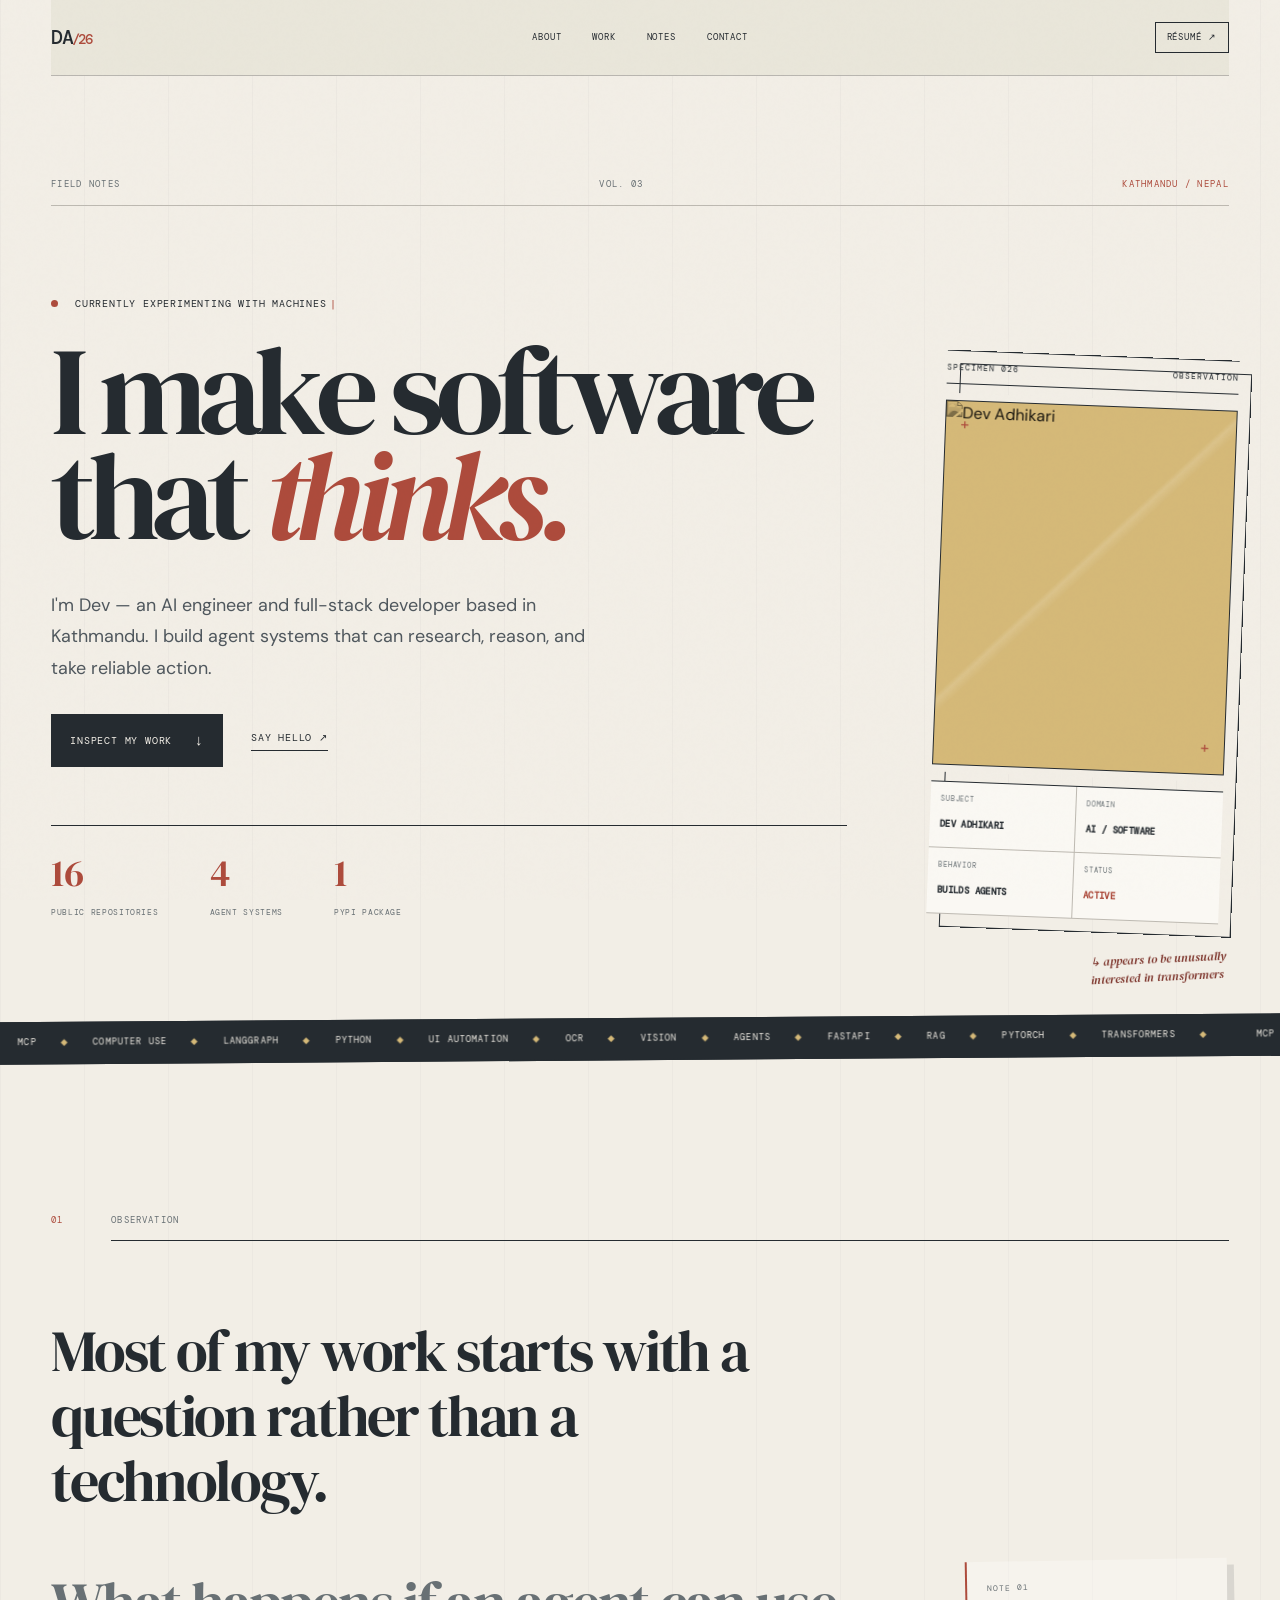
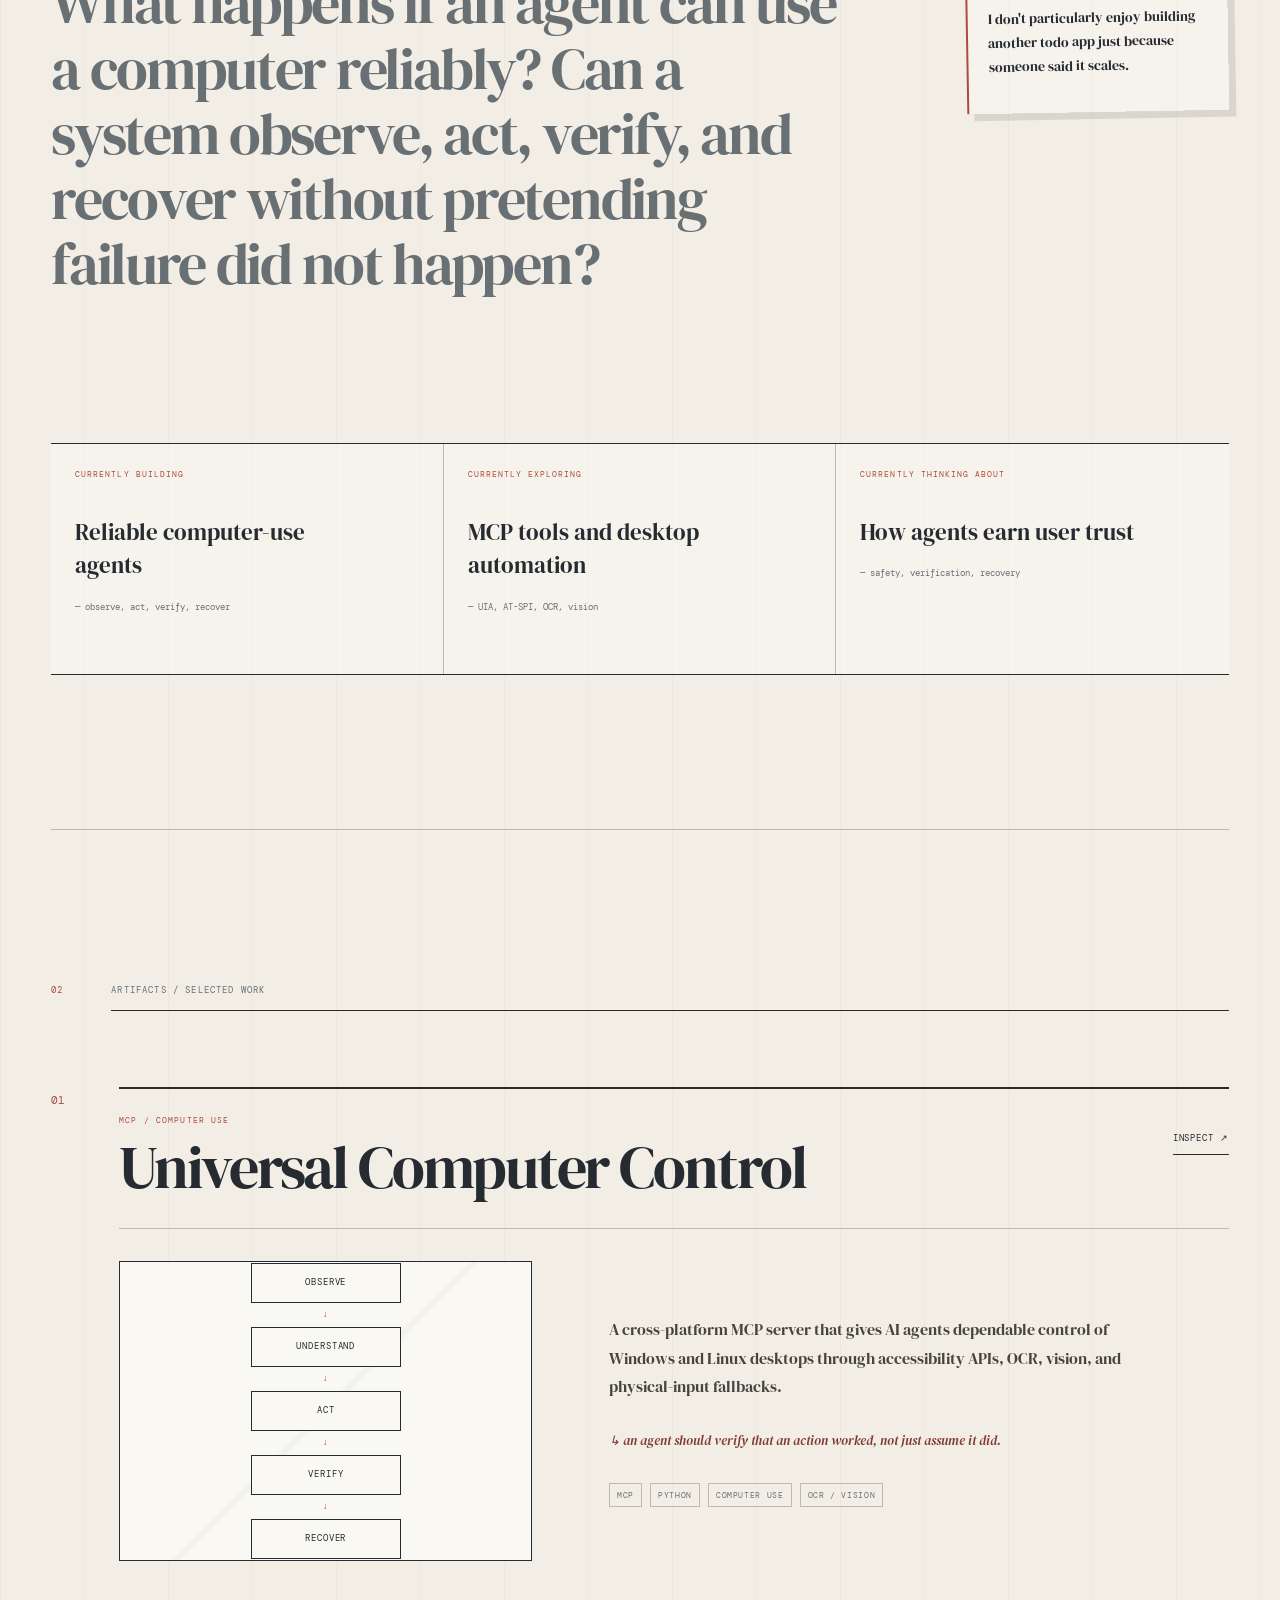
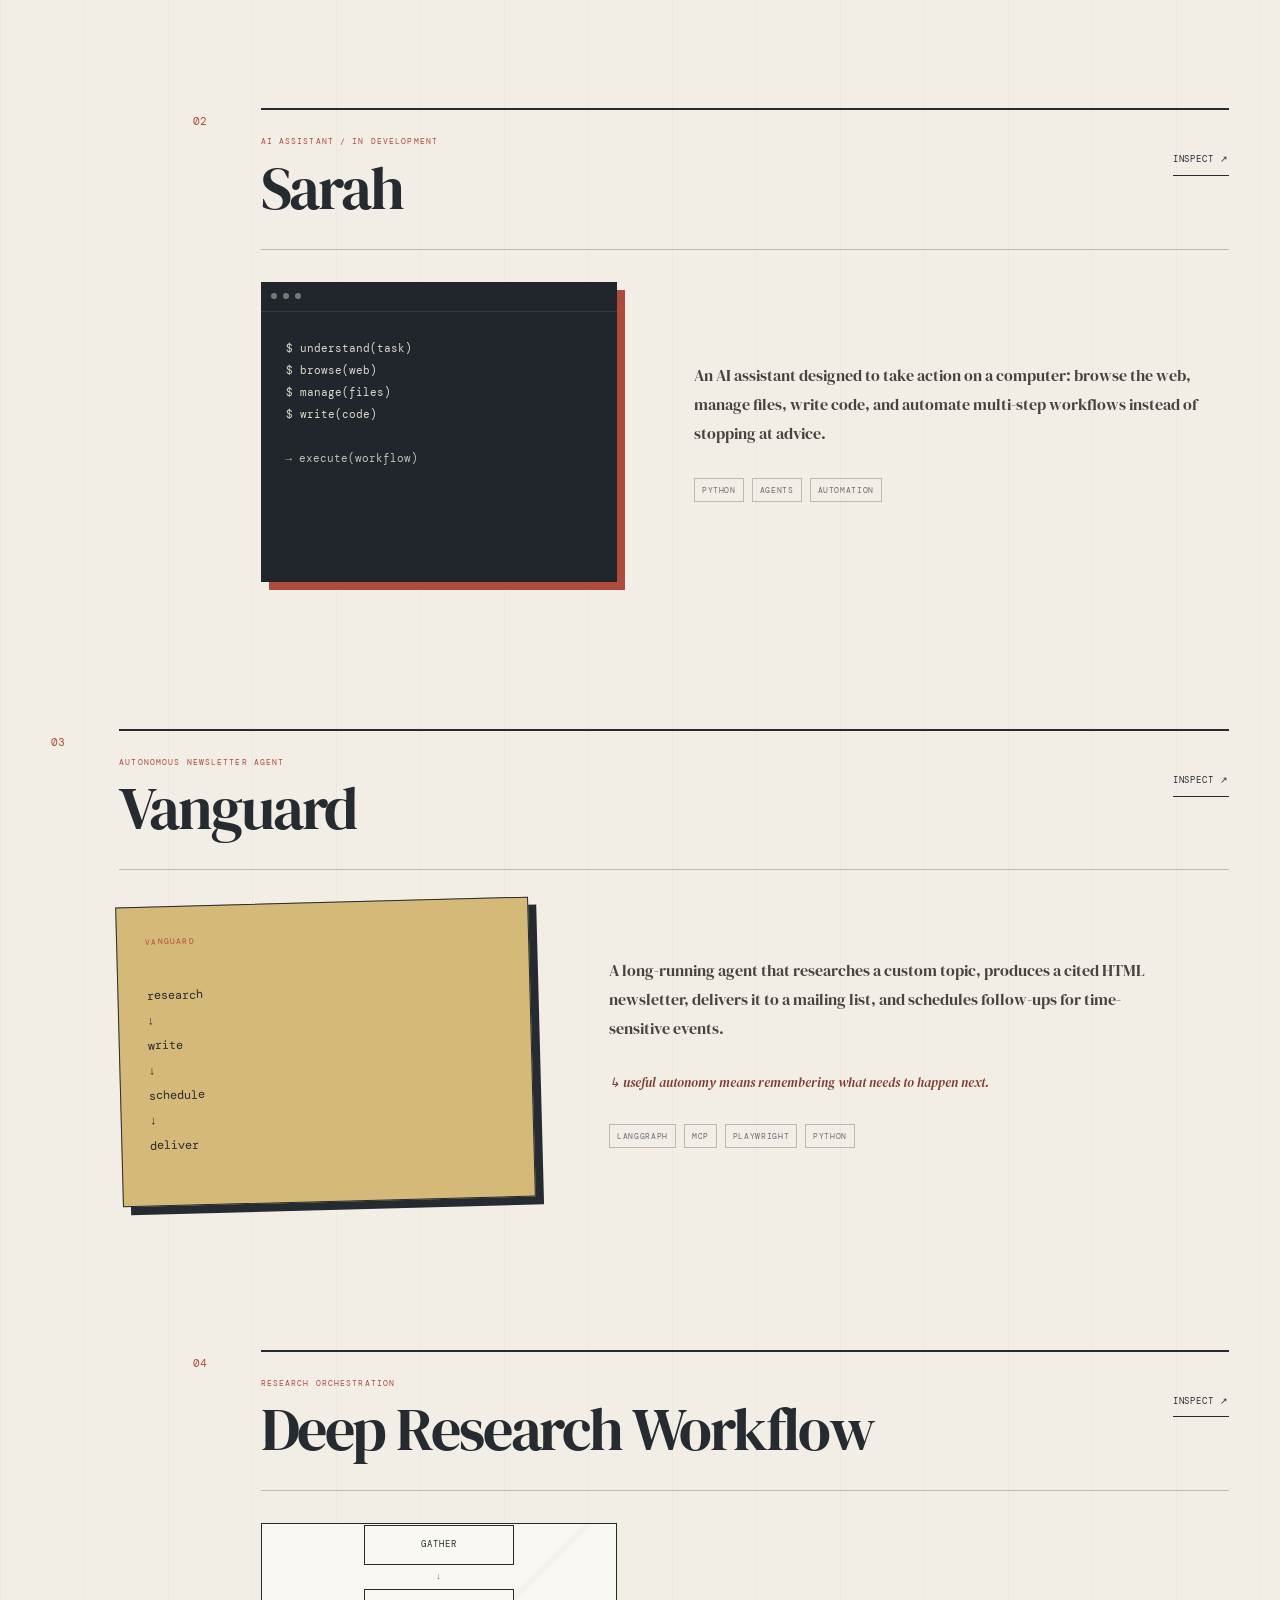
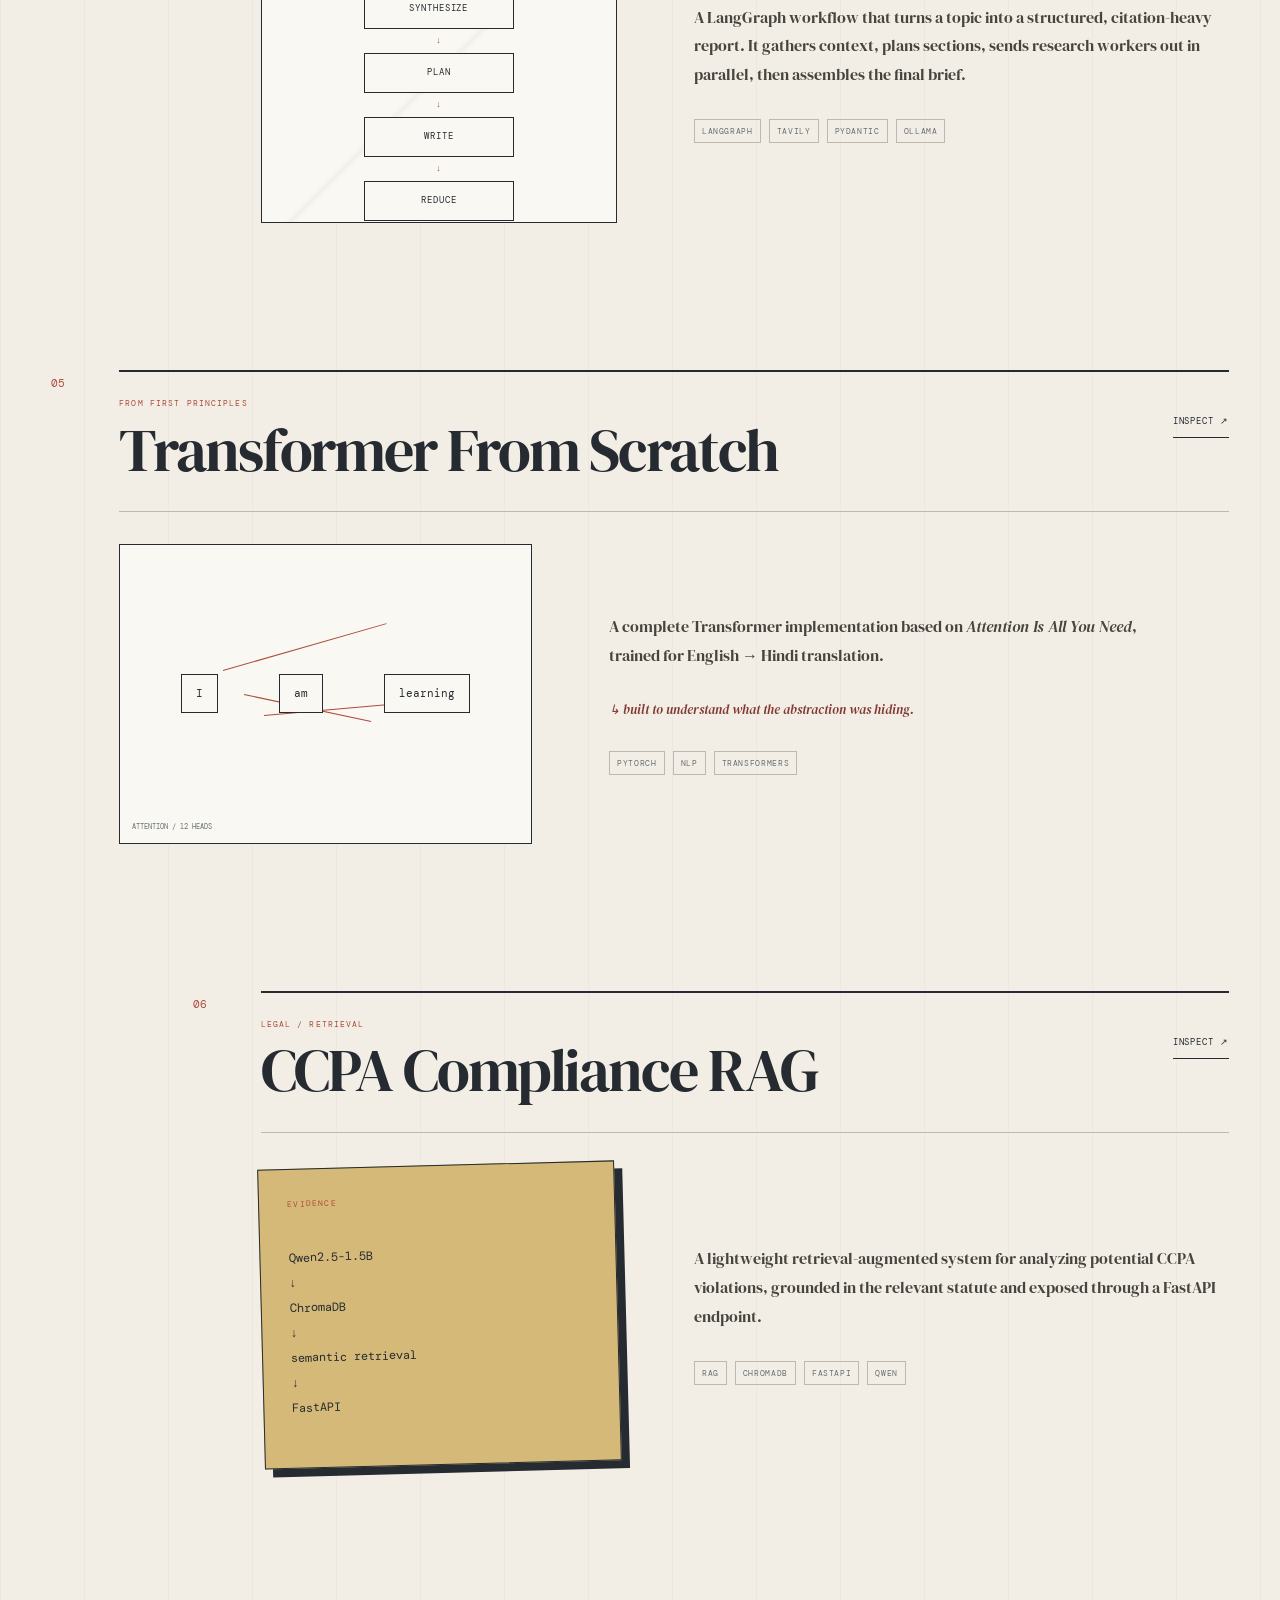
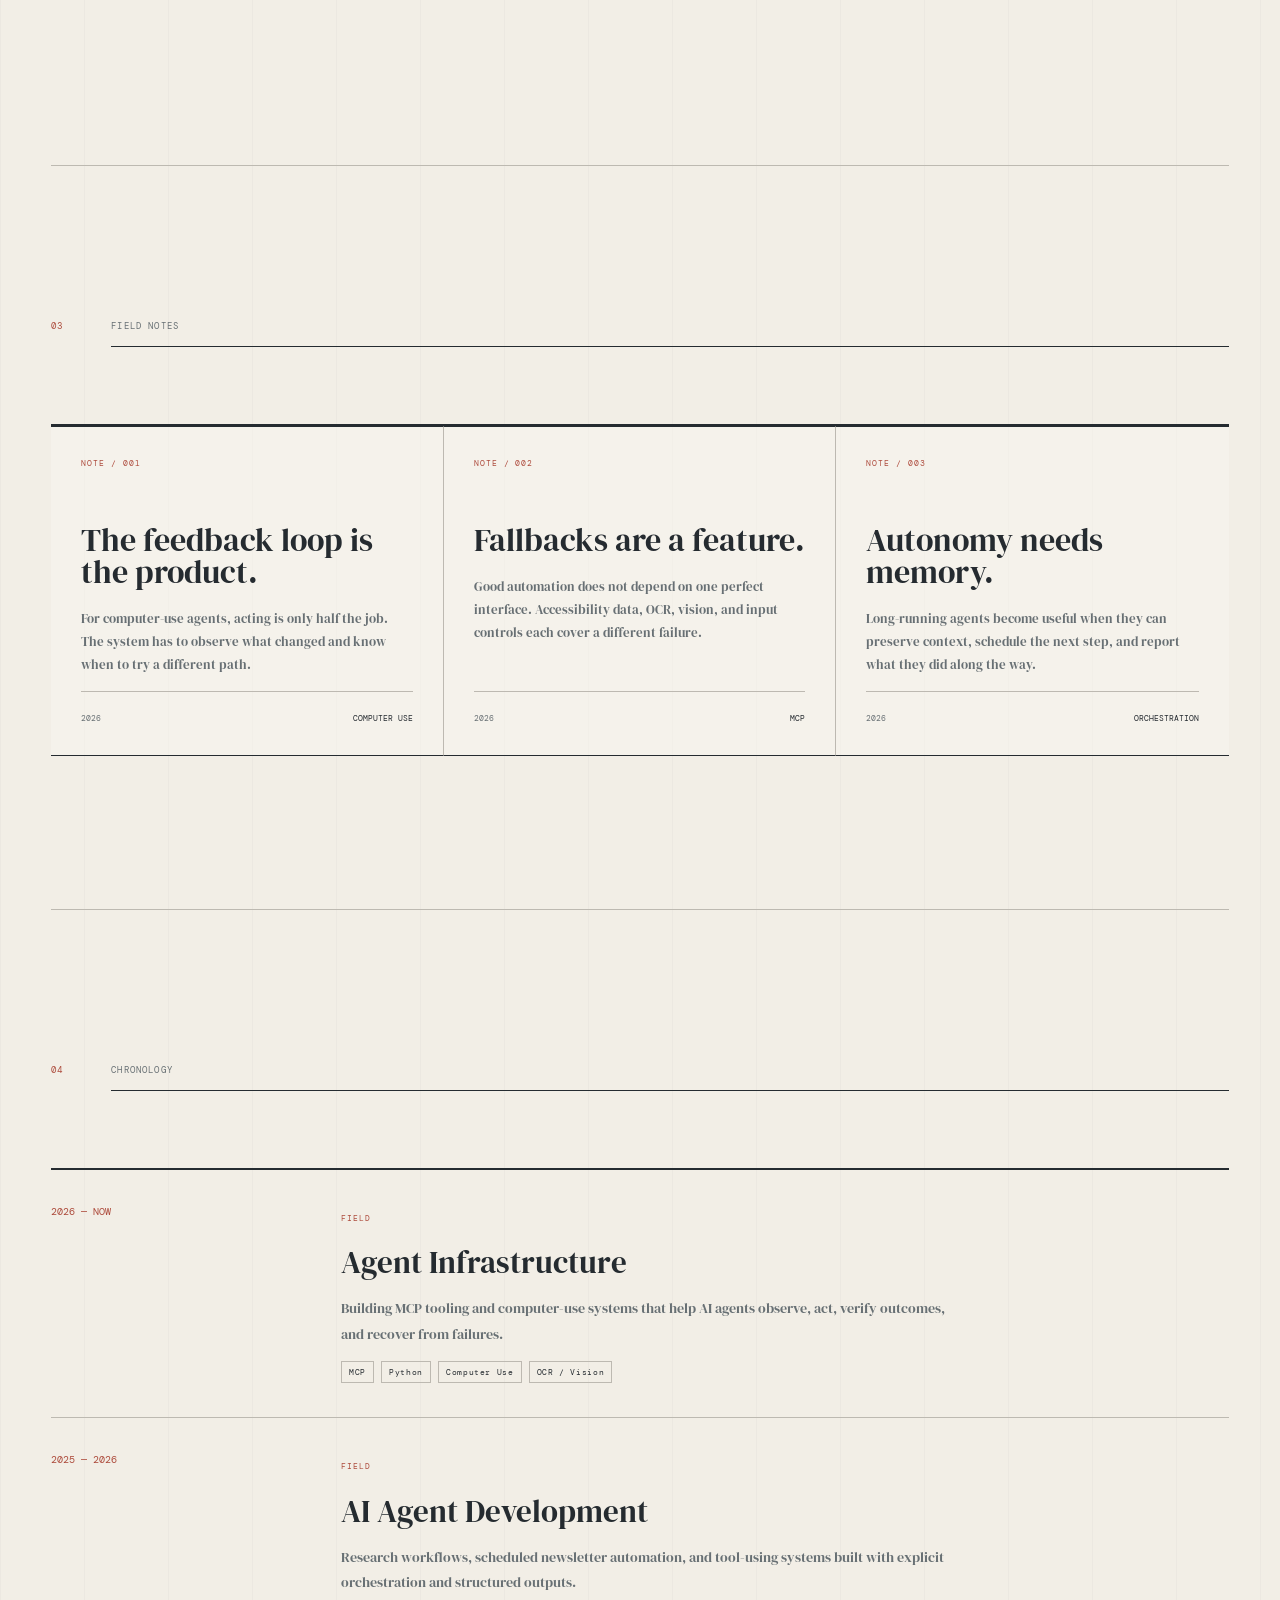
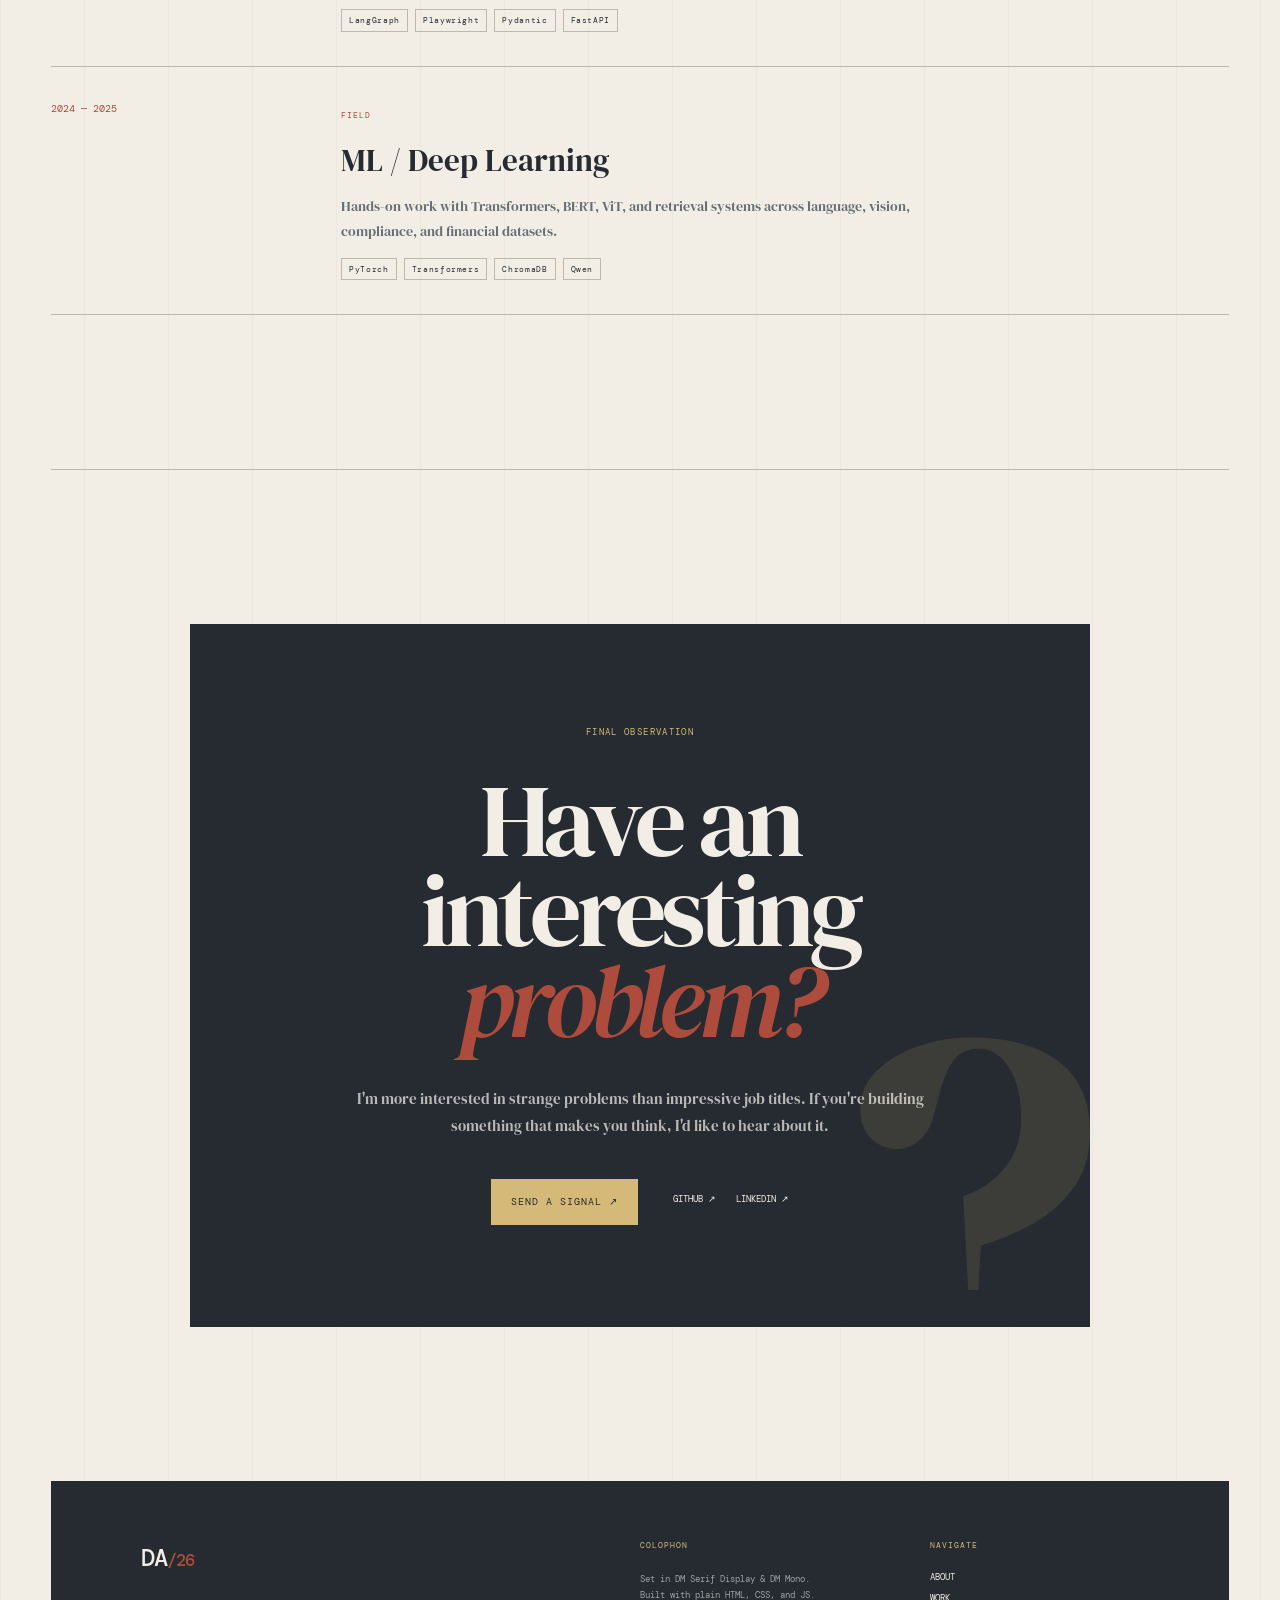
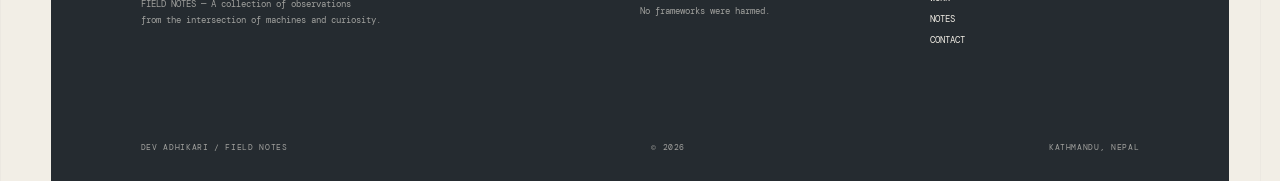
==== commit 9fd34a0f: "Refresh portfolio projects and theme" ====
--- a/index.html
+++ b/index.html
@@ -68,7 +68,7 @@
           </h1>
           <p class="intro">
             I'm Dev — an AI engineer and full-stack developer based in Kathmandu.
-            I obsess over the moment a useful idea becomes a system people can trust.
+            I build agent systems that can research, reason, and take reliable action.
           </p>
           <div class="hero-links">
             <a href="#work" class="ink-button">
@@ -82,16 +82,16 @@
           <!-- mini stats -->
           <div class="hero-stats">
             <div class="stat">
-              <span class="stat-number" data-count="6">0</span>
-              <span class="stat-label">projects shipped</span>
+              <span class="stat-number" data-count="16">0</span>
+              <span class="stat-label">public repositories</span>
             </div>
             <div class="stat">
-              <span class="stat-number" data-count="3">0</span>
-              <span class="stat-label">years building</span>
+              <span class="stat-number" data-count="4">0</span>
+              <span class="stat-label">agent systems</span>
             </div>
             <div class="stat">
               <span class="stat-number" data-count="1">0</span>
-              <span class="stat-label">transformer from scratch</span>
+              <span class="stat-label">PyPI package</span>
             </div>
           </div>
         </div>
@@ -117,7 +117,7 @@
             </div>
             <div>
               <small>BEHAVIOR</small>
-              <strong>BUILDS THINGS</strong>
+              <strong>BUILDS AGENTS</strong>
             </div>
             <div>
               <small>STATUS</small>
@@ -137,32 +137,32 @@
     <div class="ticker">
       <div class="ticker-track">
         <div class="ticker-content">
+          <span>MCP</span><span class="ticker-dot">◆</span>
+          <span>COMPUTER USE</span><span class="ticker-dot">◆</span>
+          <span>LANGGRAPH</span><span class="ticker-dot">◆</span>
+          <span>PYTHON</span><span class="ticker-dot">◆</span>
+          <span>UI AUTOMATION</span><span class="ticker-dot">◆</span>
+          <span>OCR</span><span class="ticker-dot">◆</span>
+          <span>VISION</span><span class="ticker-dot">◆</span>
+          <span>AGENTS</span><span class="ticker-dot">◆</span>
+          <span>FASTAPI</span><span class="ticker-dot">◆</span>
+          <span>RAG</span><span class="ticker-dot">◆</span>
           <span>PYTORCH</span><span class="ticker-dot">◆</span>
+          <span>TRANSFORMERS</span><span class="ticker-dot">◆</span>
+        </div>
+        <div class="ticker-content" aria-hidden="true">
+          <span>MCP</span><span class="ticker-dot">◆</span>
+          <span>COMPUTER USE</span><span class="ticker-dot">◆</span>
           <span>LANGGRAPH</span><span class="ticker-dot">◆</span>
+          <span>PYTHON</span><span class="ticker-dot">◆</span>
+          <span>UI AUTOMATION</span><span class="ticker-dot">◆</span>
+          <span>OCR</span><span class="ticker-dot">◆</span>
+          <span>VISION</span><span class="ticker-dot">◆</span>
+          <span>AGENTS</span><span class="ticker-dot">◆</span>
+          <span>FASTAPI</span><span class="ticker-dot">◆</span>
+          <span>RAG</span><span class="ticker-dot">◆</span>
+          <span>PYTORCH</span><span class="ticker-dot">◆</span>
           <span>TRANSFORMERS</span><span class="ticker-dot">◆</span>
-          <span>RAG</span><span class="ticker-dot">◆</span>
-          <span>FASTAPI</span><span class="ticker-dot">◆</span>
-          <span>REACT</span><span class="ticker-dot">◆</span>
-          <span>PYTHON</span><span class="ticker-dot">◆</span>
-          <span>CHROMADB</span><span class="ticker-dot">◆</span>
-          <span>BERT</span><span class="ticker-dot">◆</span>
-          <span>VISION TRANSFORMERS</span><span class="ticker-dot">◆</span>
-          <span>DJANGO</span><span class="ticker-dot">◆</span>
-          <span>NLP</span><span class="ticker-dot">◆</span>
-        </div>
-        <div class="ticker-content" aria-hidden="true">
-          <span>PYTORCH</span><span class="ticker-dot">◆</span>
-          <span>LANGGRAPH</span><span class="ticker-dot">◆</span>
-          <span>TRANSFORMERS</span><span class="ticker-dot">◆</span>
-          <span>RAG</span><span class="ticker-dot">◆</span>
-          <span>FASTAPI</span><span class="ticker-dot">◆</span>
-          <span>REACT</span><span class="ticker-dot">◆</span>
-          <span>PYTHON</span><span class="ticker-dot">◆</span>
-          <span>CHROMADB</span><span class="ticker-dot">◆</span>
-          <span>BERT</span><span class="ticker-dot">◆</span>
-          <span>VISION TRANSFORMERS</span><span class="ticker-dot">◆</span>
-          <span>DJANGO</span><span class="ticker-dot">◆</span>
-          <span>NLP</span><span class="ticker-dot">◆</span>
         </div>
       </div>
     </div>
@@ -181,9 +181,9 @@
             Most of my work starts with a question rather than a technology.
           </p>
           <p>
-            What happens if a language model can research by itself? Can a small
-            model understand a legal document? What actually happens inside
-            attention?
+            What happens if an agent can use a computer reliably? Can a system
+            observe, act, verify, and recover without pretending failure did not
+            happen?
           </p>
         </div>
         <div class="margin-note">
@@ -198,19 +198,19 @@
       <!-- Interests / Currently -->
       <div class="currently-grid">
         <div class="currently-card">
-          <span class="currently-label">CURRENTLY READING</span>
-          <p class="currently-value">Designing Machine Learning Systems</p>
-          <span class="currently-author">— Chip Huyen</span>
+          <span class="currently-label">CURRENTLY BUILDING</span>
+          <p class="currently-value">Reliable computer-use agents</p>
+          <span class="currently-author">— observe, act, verify, recover</span>
         </div>
         <div class="currently-card">
           <span class="currently-label">CURRENTLY EXPLORING</span>
-          <p class="currently-value">Multi-agent orchestration patterns</p>
-          <span class="currently-author">— LangGraph, CrewAI</span>
+          <p class="currently-value">MCP tools and desktop automation</p>
+          <span class="currently-author">— UIA, AT-SPI, OCR, vision</span>
         </div>
         <div class="currently-card">
           <span class="currently-label">CURRENTLY THINKING ABOUT</span>
-          <p class="currently-value">Why small models punch above their weight</p>
-          <span class="currently-author">— Qwen, Phi, Gemma</span>
+          <p class="currently-value">How agents earn user trust</p>
+          <span class="currently-author">— safety, verification, recovery</span>
         </div>
       </div>
     </section>
@@ -229,39 +229,40 @@
         <div class="artifact-body">
           <div class="artifact-heading">
             <div>
-              <span class="artifact-type">AUTONOMOUS SYSTEM</span>
-              <h2>AI Research Workflow</h2>
-            </div>
-            <a href="https://github.com/adkdev200/research_workflow" target="_blank"
+              <span class="artifact-type">MCP / COMPUTER USE</span>
+              <h2>Universal Computer Control</h2>
+            </div>
+            <a href="https://github.com/adkdev200/Universal-Computer-Control" target="_blank" rel="noreferrer"
               >inspect ↗</a
             >
           </div>
           <div class="artifact-grid">
             <div class="diagram">
-              <div>QUESTION</div>
-              <i>↓</i>
-              <div>SEARCH</div>
-              <i>↓</i>
-              <div>REASON</div>
+              <div>OBSERVE</div>
+              <i>↓</i>
+              <div>UNDERSTAND</div>
+              <i>↓</i>
+              <div>ACT</div>
               <i>↓</i>
               <div>VERIFY</div>
               <i>↓</i>
-              <div>REPORT</div>
+              <div>RECOVER</div>
             </div>
             <div class="artifact-description">
               <p>
-                A multi-step research system built with LangGraph. It searches
-                the internet, collects evidence, reasons over the material, and
-                produces a citation-heavy report.
+                A cross-platform MCP server that gives AI agents dependable
+                control of Windows and Linux desktops through accessibility APIs,
+                OCR, vision, and physical-input fallbacks.
               </p>
               <p class="handwritten">
-                ↳ this one taught me more about agent
-                design than any tutorial.
+                ↳ an agent should verify that an action worked,
+                not just assume it did.
               </p>
               <div class="metadata">
-                <span>LANGGRAPH</span>
+                <span>MCP</span>
                 <span>PYTHON</span>
-                <span>AGENTS</span>
+                <span>COMPUTER USE</span>
+                <span>OCR / VISION</span>
               </div>
             </div>
           </div>
@@ -274,10 +275,185 @@
         <div class="artifact-body">
           <div class="artifact-heading">
             <div>
+              <span class="artifact-type">AI ASSISTANT / IN DEVELOPMENT</span>
+              <h2>Sarah</h2>
+            </div>
+            <a href="https://github.com/adkdev200/Sarah" target="_blank" rel="noreferrer"
+              >inspect ↗</a
+            >
+          </div>
+          <div class="artifact-grid">
+            <div class="terminal">
+              <div class="terminal-bar">
+                <span></span>
+                <span></span>
+                <span></span>
+              </div>
+              <code>
+                $ understand(task)<br>
+                $ browse(web)<br>
+                $ manage(files)<br>
+                $ write(code)<br>
+                <br>
+                <span class="terminal-success">→ execute(workflow)</span>
+              </code>
+            </div>
+            <div class="artifact-description">
+              <p>
+                An AI assistant designed to take action on a computer: browse the
+                web, manage files, write code, and automate multi-step workflows
+                instead of stopping at advice.
+              </p>
+              <div class="metadata">
+                <span>PYTHON</span>
+                <span>AGENTS</span>
+                <span>AUTOMATION</span>
+              </div>
+            </div>
+          </div>
+        </div>
+      </article>
+
+      <!-- Project 03 -->
+      <article class="artifact">
+        <div class="artifact-number">03</div>
+        <div class="artifact-body">
+          <div class="artifact-heading">
+            <div>
+              <span class="artifact-type">AUTONOMOUS NEWSLETTER AGENT</span>
+              <h2>Vanguard</h2>
+            </div>
+            <a href="https://github.com/adkdev200/Vanguard" target="_blank" rel="noreferrer"
+              >inspect ↗</a
+            >
+          </div>
+          <div class="artifact-grid">
+            <div class="evidence-card">
+              <span>VANGUARD</span>
+              <code>
+                research<br>
+                ↓<br>
+                write<br>
+                ↓<br>
+                schedule<br>
+                ↓<br>
+                deliver
+              </code>
+            </div>
+            <div class="artifact-description">
+              <p>
+                A long-running agent that researches a custom topic, produces a
+                cited HTML newsletter, delivers it to a mailing list, and schedules
+                follow-ups for time-sensitive events.
+              </p>
+              <p class="handwritten">
+                ↳ useful autonomy means remembering what needs to happen next.
+              </p>
+              <div class="metadata">
+                <span>LANGGRAPH</span>
+                <span>MCP</span>
+                <span>PLAYWRIGHT</span>
+                <span>PYTHON</span>
+              </div>
+            </div>
+          </div>
+        </div>
+      </article>
+
+      <!-- Project 04 -->
+      <article class="artifact offset">
+        <div class="artifact-number">04</div>
+        <div class="artifact-body">
+          <div class="artifact-heading">
+            <div>
+              <span class="artifact-type">RESEARCH ORCHESTRATION</span>
+              <h2>Deep Research Workflow</h2>
+            </div>
+            <a href="https://github.com/adkdev200/research_workflow" target="_blank" rel="noreferrer"
+              >inspect ↗</a
+            >
+          </div>
+          <div class="artifact-grid">
+            <div class="diagram">
+              <div>GATHER</div>
+              <i>↓</i>
+              <div>SYNTHESIZE</div>
+              <i>↓</i>
+              <div>PLAN</div>
+              <i>↓</i>
+              <div>WRITE</div>
+              <i>↓</i>
+              <div>REDUCE</div>
+            </div>
+            <div class="artifact-description">
+              <p>
+                A LangGraph workflow that turns a topic into a structured,
+                citation-heavy report. It gathers context, plans sections, sends
+                research workers out in parallel, then assembles the final brief.
+              </p>
+              <div class="metadata">
+                <span>LANGGRAPH</span>
+                <span>TAVILY</span>
+                <span>PYDANTIC</span>
+                <span>OLLAMA</span>
+              </div>
+            </div>
+          </div>
+        </div>
+      </article>
+
+      <!-- Project 05 -->
+      <article class="artifact">
+        <div class="artifact-number">05</div>
+        <div class="artifact-body">
+          <div class="artifact-heading">
+            <div>
+              <span class="artifact-type">FROM FIRST PRINCIPLES</span>
+              <h2>Transformer From Scratch</h2>
+            </div>
+            <a href="https://github.com/adkdev200/English-to-Hindi--Transformer-from-scratch-" target="_blank" rel="noreferrer"
+              >inspect ↗</a
+            >
+          </div>
+          <div class="artifact-grid">
+            <div class="attention-map">
+              <div class="token">I</div>
+              <div class="token">am</div>
+              <div class="token">learning</div>
+              <div class="attention-line line-a"></div>
+              <div class="attention-line line-b"></div>
+              <div class="attention-line line-c"></div>
+              <small>ATTENTION / 12 HEADS</small>
+            </div>
+            <div class="artifact-description">
+              <p>
+                A complete Transformer implementation based on
+                <em>Attention Is All You Need</em>, trained for English → Hindi
+                translation.
+              </p>
+              <p class="handwritten">
+                ↳ built to understand what the abstraction was hiding.
+              </p>
+              <div class="metadata">
+                <span>PYTORCH</span>
+                <span>NLP</span>
+                <span>TRANSFORMERS</span>
+              </div>
+            </div>
+          </div>
+        </div>
+      </article>
+
+      <!-- Project 06 -->
+      <article class="artifact offset">
+        <div class="artifact-number">06</div>
+        <div class="artifact-body">
+          <div class="artifact-heading">
+            <div>
               <span class="artifact-type">LEGAL / RETRIEVAL</span>
               <h2>CCPA Compliance RAG</h2>
             </div>
-            <a href="https://github.com/adkdev200/CCPA-Compliance-RAG-System" target="_blank"
+            <a href="https://github.com/adkdev200/CCPA-Compliance-RAG-System" target="_blank" rel="noreferrer"
               >inspect ↗</a
             >
           </div>
@@ -297,169 +473,14 @@
             <div class="artifact-description">
               <p>
                 A lightweight retrieval-augmented system for analyzing potential
-                CCPA violations. Built around the idea that a model should be
-                able to point toward the information it used.
+                CCPA violations, grounded in the relevant statute and exposed
+                through a FastAPI endpoint.
               </p>
               <div class="metadata">
                 <span>RAG</span>
                 <span>CHROMADB</span>
                 <span>FASTAPI</span>
-              </div>
-            </div>
-          </div>
-        </div>
-      </article>
-
-      <!-- Project 03 -->
-      <article class="artifact">
-        <div class="artifact-number">03</div>
-        <div class="artifact-body">
-          <div class="artifact-heading">
-            <div>
-              <span class="artifact-type">FROM FIRST PRINCIPLES</span>
-              <h2>Transformer From Scratch</h2>
-            </div>
-            <a href="https://github.com/adkdev200/English-to-Hindi--Transformer-from-scratch-" target="_blank"
-              >inspect ↗</a
-            >
-          </div>
-          <div class="artifact-grid">
-            <div class="attention-map">
-              <div class="token">I</div>
-              <div class="token">am</div>
-              <div class="token">learning</div>
-              <div class="attention-line line-a"></div>
-              <div class="attention-line line-b"></div>
-              <div class="attention-line line-c"></div>
-              <small>ATTENTION / 12 HEADS</small>
-            </div>
-            <div class="artifact-description">
-              <p>
-                A complete Transformer implementation based on
-                <em>Attention Is All You Need</em>, trained for English → Hindi
-                translation.
-              </p>
-              <p class="handwritten">
-                ↳ built this one to understand what the abstraction was hiding.
-              </p>
-              <div class="metadata">
-                <span>PYTORCH</span>
-                <span>NLP</span>
-                <span>TRANSFORMERS</span>
-              </div>
-            </div>
-          </div>
-        </div>
-      </article>
-
-      <!-- Project 04 -->
-      <article class="artifact offset">
-        <div class="artifact-number">04</div>
-        <div class="artifact-body">
-          <div class="artifact-heading">
-            <div>
-              <span class="artifact-type">EXPERIMENT</span>
-              <h2>Stock Predictor</h2>
-            </div>
-            <a href="https://github.com/adkdev200/Analysing-Stocks-using-Transformer" target="_blank"
-              >inspect ↗</a
-            >
-          </div>
-          <div class="artifact-grid">
-            <div class="chart">
-              <div class="chart-line"></div>
-              <span>TIME →</span>
-              <span>PRICE</span>
-            </div>
-            <div class="artifact-description">
-              <p>
-                A Transformer-based experiment over historical financial data
-                from 100 US companies.
-              </p>
-              <p class="warning">⚠ Prediction is not prophecy.</p>
-              <div class="metadata">
-                <span>PYTORCH</span>
-                <span>FINANCE</span>
-                <span>TIME SERIES</span>
-              </div>
-            </div>
-          </div>
-        </div>
-      </article>
-
-      <!-- Project 05 -->
-      <article class="artifact">
-        <div class="artifact-number">05</div>
-        <div class="artifact-body">
-          <div class="artifact-heading">
-            <div>
-              <span class="artifact-type">COMPUTER VISION</span>
-              <h2>Emotion Detector</h2>
-            </div>
-            <a href="https://github.com/adkdev200/Real-time-emotion-detector" target="_blank"
-              >inspect ↗</a
-            >
-          </div>
-          <div class="artifact-grid">
-            <div class="vision-grid">
-              <span>FACE</span>
-              <span>→</span>
-              <span>ViT</span>
-              <span>→</span>
-              <span>CLASS</span>
-            </div>
-            <div class="artifact-description">
-              <p>
-                A fine-tuned Vision Transformer for real-time emotion
-                classification from a camera feed.
-              </p>
-              <div class="metadata">
-                <span>ViT</span>
-                <span>PYTORCH</span>
-                <span>VISION</span>
-              </div>
-            </div>
-          </div>
-        </div>
-      </article>
-
-      <!-- Project 06 -->
-      <article class="artifact offset">
-        <div class="artifact-number">06</div>
-        <div class="artifact-body">
-          <div class="artifact-heading">
-            <div>
-              <span class="artifact-type">LANGUAGE</span>
-              <h2>BERT Sentiment</h2>
-            </div>
-            <a href="https://github.com/adkdev200/BERT-fine-tuned-for-Sentiment-Analysis" target="_blank"
-              >inspect ↗</a
-            >
-          </div>
-          <div class="artifact-grid">
-            <div class="terminal">
-              <div class="terminal-bar">
-                <span></span>
-                <span></span>
-                <span></span>
-              </div>
-              <code>
-                $ load("bert")<br>
-                $ fine_tune(dataset)<br>
-                $ classify(tweet)<br>
-                <br>
-                <span class="terminal-success">→ sentiment: positive ✓</span>
-              </code>
-            </div>
-            <div class="artifact-description">
-              <p>
-                BERT fine-tuned for sentiment classification using a large
-                Twitter dataset.
-              </p>
-              <div class="metadata">
-                <span>BERT</span>
-                <span>NLP</span>
-                <span>PYTORCH</span>
+                <span>QWEN</span>
               </div>
             </div>
           </div>
@@ -477,38 +498,38 @@
       <div class="notes-grid">
         <div class="note">
           <span>NOTE / 001</span>
-          <h3>Attention is weird.</h3>
+          <h3>The feedback loop is the product.</h3>
           <p>
-            I understood Transformers significantly better after implementing
-            one instead of reading another explanation of one.
+            For computer-use agents, acting is only half the job. The system has
+            to observe what changed and know when to try a different path.
           </p>
           <div class="note-footer">
-            <time>2025</time>
-            <span class="note-tag">deep learning</span>
+            <time>2026</time>
+            <span class="note-tag">computer use</span>
           </div>
         </div>
         <div class="note">
           <span>NOTE / 002</span>
-          <h3>Small models are interesting.</h3>
+          <h3>Fallbacks are a feature.</h3>
           <p>
-            A model does not need to be enormous to make an experiment worth
-            running.
+            Good automation does not depend on one perfect interface. Accessibility
+            data, OCR, vision, and input controls each cover a different failure.
           </p>
           <div class="note-footer">
-            <time>2025</time>
-            <span class="note-tag">philosophy</span>
+            <time>2026</time>
+            <span class="note-tag">MCP</span>
           </div>
         </div>
         <div class="note">
           <span>NOTE / 003</span>
-          <h3>Agents need constraints.</h3>
+          <h3>Autonomy needs memory.</h3>
           <p>
-            Giving a model more tools doesn't automatically make the system
-            smarter. Sometimes it makes it worse.
+            Long-running agents become useful when they can preserve context,
+            schedule the next step, and report what they did along the way.
           </p>
           <div class="note-footer">
             <time>2026</time>
-            <span class="note-tag">agents</span>
+            <span class="note-tag">orchestration</span>
           </div>
         </div>
       </div>
@@ -526,15 +547,16 @@
           <time>2026 — NOW</time>
           <div>
             <span>FIELD</span>
-            <h3>AI Agent Developer</h3>
+            <h3>Agent Infrastructure</h3>
             <p>
-              Autonomous agents, research workflows, newsletter automation
-              and internet monitoring systems.
+              Building MCP tooling and computer-use systems that help AI agents
+              observe, act, verify outcomes, and recover from failures.
             </p>
             <div class="chrono-stack">
-              <span>LangGraph</span>
+              <span>MCP</span>
               <span>Python</span>
-              <span>FastAPI</span>
+              <span>Computer Use</span>
+              <span>OCR / Vision</span>
             </div>
           </div>
         </div>
@@ -542,31 +564,33 @@
           <time>2025 — 2026</time>
           <div>
             <span>FIELD</span>
+            <h3>AI Agent Development</h3>
+            <p>
+              Research workflows, scheduled newsletter automation, and tool-using
+              systems built with explicit orchestration and structured outputs.
+            </p>
+            <div class="chrono-stack">
+              <span>LangGraph</span>
+              <span>Playwright</span>
+              <span>Pydantic</span>
+              <span>FastAPI</span>
+            </div>
+          </div>
+        </div>
+        <div class="chrono-row">
+          <time>2024 — 2025</time>
+          <div>
+            <span>FIELD</span>
             <h3>ML / Deep Learning</h3>
             <p>
-              Transformers, BERT, ViT and experiments with real-world datasets
-              across language, vision, and finance.
+              Hands-on work with Transformers, BERT, ViT, and retrieval systems
+              across language, vision, compliance, and financial datasets.
             </p>
             <div class="chrono-stack">
               <span>PyTorch</span>
               <span>Transformers</span>
-              <span>BERT</span>
-            </div>
-          </div>
-        </div>
-        <div class="chrono-row">
-          <time>2024 — 2025</time>
-          <div>
-            <span>FIELD</span>
-            <h3>Full-Stack Development</h3>
-            <p>
-              Django, React and FastAPI applications. Learning how to build
-              things that people actually use.
-            </p>
-            <div class="chrono-stack">
-              <span>Django</span>
-              <span>React</span>
-              <span>PostgreSQL</span>
+              <span>ChromaDB</span>
+              <span>Qwen</span>
             </div>
           </div>
         </div>
--- a/enhancements.css
+++ b/enhancements.css
@@ -1,18 +1,18 @@
-/* The visual layer: an annotated technical journal, rebuilt as one system. */
-:root { --paper:#f3f0e8; --paper-light:#faf8f2; --ink:#17241f; --muted:#68736d; --faint:#c9cec4; --rule:#b7beb5; --red:#e05235; --red-dark:#a52f22; --acid:#dff15b; --sans:"DM Sans",sans-serif; --mono:"DM Mono",monospace; --serif:"DM Serif Display",Georgia,serif; --max:1440px; }
+/* A restrained editorial palette for the technical-journal layout. */
+:root { --paper:#f2eee6; --paper-light:#faf8f3; --ink:#252b30; --muted:#687074; --faint:#cecbc4; --rule:#bdb9b1; --red:#ad4b3c; --red-dark:#803a31; --acid:#d5b978; --sans:"DM Sans",sans-serif; --mono:"DM Mono",monospace; --serif:"DM Serif Display",Georgia,serif; --max:1440px; }
 html { background:var(--paper); }
-body { background:radial-gradient(circle at 80% 1%,rgba(223,241,91,.24),transparent 19rem),linear-gradient(90deg,rgba(23,36,31,.035) 1px,transparent 1px),var(--paper); background-size:auto,84px 84px,auto; color:var(--ink); }
-body::before { content:""; position:fixed; inset:0; pointer-events:none; z-index:-1; background:linear-gradient(90deg,transparent 50%,rgba(23,36,31,.025) 50%); background-size:8px 8px; opacity:.27; }
+body { background:linear-gradient(90deg,rgba(37,43,48,.028) 1px,transparent 1px),var(--paper); background-size:84px 84px; color:var(--ink); }
+body::before { display:none; }
 .paper-noise { opacity:.035; }.dot-grid-canvas { opacity:.18; mix-blend-mode:multiply; }
-.page-loader { background:var(--ink); color:var(--paper); z-index:100; }.loader-mark { font-size:18px; letter-spacing:.04em; }.loader-bar { background:rgba(255,255,255,.22); }.loader-fill { background:var(--acid); }.loader-text { color:rgba(255,255,255,.58); }
-.site-header { position:sticky; top:0; height:76px; backdrop-filter:blur(14px); background:rgba(243,240,232,.76); border-bottom-color:rgba(23,36,31,.25); }.mark { font-size:20px; letter-spacing:-.08em; }.mark span,.footer-mark span { color:var(--red); }.site-header nav { gap:clamp(16px,2.4vw,38px); }.site-header nav a,.resume-link { color:var(--ink); font-size:9px; }.resume-link { border:1px solid var(--ink); padding:8px 11px; }.resume-link::after { display:none; }.resume-link:hover { color:var(--paper); background:var(--ink); }
-.hero { min-height:calc(100svh - 76px); padding:clamp(42px,8vw,115px) 0 90px; }.hero-index { margin-bottom:clamp(48px,7vw,92px); color:var(--muted); }.hero-index span:last-child { color:var(--red); }.hero-main { grid-template-columns:minmax(0,1.5fr) minmax(286px,.55fr); gap:clamp(44px,7vw,140px); }.eyebrow { color:var(--ink); font-size:10px; }.hero h1 { max-width:950px; font-family:var(--serif); font-size:clamp(62px,9.7vw,146px); line-height:.84; letter-spacing:-.065em; }.hero h1 em { color:var(--red); }.intro { max-width:540px; color:#46504a; font-size:clamp(16px,1.4vw,19px); line-height:1.75; margin:42px 0 30px; }.ink-button { border:1px solid var(--ink); background:var(--ink); transition:transform .25s,box-shadow .25s,background .25s; }.ink-button:hover { background:var(--red); box-shadow:6px 6px 0 var(--ink); transform:translate(-3px,-3px); }.hero-stats { margin-top:58px; border-top-color:var(--ink); gap:clamp(22px,4vw,62px); }.stat-number { font-family:var(--serif); color:var(--red); font-size:38px; }.stat-label { color:var(--muted); }
+.page-loader { background:var(--ink); color:var(--paper); z-index:100; }.page-loader.hidden { opacity:0; visibility:hidden; pointer-events:none; }.loader-mark { font-size:18px; letter-spacing:.04em; }.loader-bar { background:rgba(255,255,255,.22); }.loader-fill { background:var(--acid); }.loader-text { color:rgba(255,255,255,.58); }
+.site-header { position:sticky; top:0; height:76px; backdrop-filter:blur(14px); background:rgba(242,238,230,.82); border-bottom-color:rgba(37,43,48,.25); }.mark { font-size:20px; letter-spacing:-.08em; }.mark span,.footer-mark span { color:var(--red); }.site-header nav { gap:clamp(16px,2.4vw,38px); }.site-header nav a,.resume-link { color:var(--ink); font-size:9px; }.resume-link { border:1px solid var(--ink); padding:8px 11px; }.resume-link::after { display:none; }.resume-link:hover { color:var(--paper); background:var(--ink); }
+.hero { min-height:calc(100svh - 76px); padding:clamp(42px,8vw,115px) 0 90px; }.hero-index { margin-bottom:clamp(48px,7vw,92px); color:var(--muted); }.hero-index span:last-child { color:var(--red); }.hero-main { grid-template-columns:minmax(0,1.5fr) minmax(286px,.55fr); gap:clamp(44px,7vw,140px); }.eyebrow { color:var(--ink); font-size:10px; }.hero h1 { max-width:950px; font-family:var(--serif); font-size:clamp(62px,9.7vw,146px); line-height:.84; letter-spacing:-.065em; }.hero h1 em { color:var(--red); }.intro { max-width:540px; color:#4f575d; font-size:clamp(16px,1.4vw,19px); line-height:1.75; margin:42px 0 30px; }.ink-button { border:1px solid var(--ink); background:var(--ink); transition:transform .25s,box-shadow .25s,background .25s; }.ink-button:hover { background:var(--red); box-shadow:6px 6px 0 var(--ink); transform:translate(-3px,-3px); }.hero-stats { margin-top:58px; border-top-color:var(--ink); gap:clamp(22px,4vw,62px); }.stat-number { font-family:var(--serif); color:var(--red); font-size:38px; }.stat-label { color:var(--muted); }
 .specimen { max-width:370px; transform:rotate(2.2deg); }.specimen::before { inset:13px -13px -13px 13px; border-color:var(--ink); }.specimen-top { border-color:var(--ink); }.photo-frame { background:var(--acid); border-color:var(--ink); box-shadow:0 0 0 7px var(--paper); }.photo-frame:hover { box-shadow:10px 10px 0 var(--red),0 0 0 7px var(--paper); }.photo-frame img { filter:grayscale(100%) contrast(1.15); mix-blend-mode:multiply; }.specimen-data { border-color:var(--ink); background:var(--paper-light); }.specimen-data>div { border-color:var(--rule); }.status-pulse { color:var(--red)!important; }.hand-note { color:var(--red-dark); right:-54px; bottom:-62px; }
 .ticker { margin-top:10px; background:var(--ink); border-color:var(--ink); transform:rotate(-.4deg) scale(1.01); }.ticker::before,.ticker::after { background:linear-gradient(90deg,var(--ink),transparent); }.ticker::after { background:linear-gradient(270deg,var(--ink),transparent); }.ticker-dot { color:var(--acid); }
-.section { padding:clamp(90px,12vw,175px) 0; border-bottom-color:var(--rule); }.section-label { margin-bottom:clamp(48px,6vw,84px); color:var(--muted); }.section-label span:first-child { color:var(--red); }.section-label span:last-child { border-color:var(--ink); }.observation-grid { gap:clamp(42px,10vw,160px); }.large-statement p { font-family:var(--serif); font-size:clamp(32px,4.5vw,68px); line-height:1.13; letter-spacing:-.04em; }.large-statement p+p { color:#6b746e; }.margin-note { border-color:var(--red); background:rgba(255,255,255,.28); padding:20px; box-shadow:7px 7px 0 rgba(23,36,31,.12); }.currently-grid { margin-top:90px; border-color:var(--ink); }.currently-card { background:rgba(250,248,242,.46); min-height:230px; transition:color .25s,background .25s,transform .25s; }.currently-card:hover { transform:translateY(-7px); background:var(--ink); color:var(--paper); }.currently-card:hover .currently-label,.currently-card:hover .currently-author { color:var(--acid); }.currently-label { color:var(--red); }.currently-value { font-family:var(--serif); font-size:23px; }
-.work { overflow:hidden; }.artifact { grid-template-columns:68px 1fr; margin-bottom:clamp(72px,9vw,132px); transition:transform .3s ease; }.artifact.offset { margin-left:12%; }.artifact-body { border-top:2px solid var(--ink); }.artifact-heading { padding:25px 0 32px; }.artifact-type { color:var(--red); }.artifact h2 { font-family:var(--serif); font-size:clamp(36px,4.7vw,70px); line-height:.95; }.artifact-heading>a { padding:8px 0; border-color:var(--ink); }.artifact-grid { gap:clamp(30px,6vw,90px); padding:32px 0; }.artifact-description { align-self:center; max-width:560px; font-size:17px; line-height:1.8; }.metadata { display:flex; gap:8px; flex-wrap:wrap; margin-top:30px; }.metadata span,.chrono-stack span { border:1px solid var(--rule); padding:4px 7px; font-size:8px; letter-spacing:.08em; }.artifact::after { background:rgba(223,241,91,.16); }.diagram,.attention-map,.evidence-card,.terminal { border-color:var(--ink); background-color:var(--paper-light); }.diagram div,.token { background:var(--paper-light); }.evidence-card { background:var(--acid); box-shadow:8px 8px 0 var(--ink); transform:rotate(-1.5deg); }.chart { border-color:var(--ink); }.chart-line { background:var(--red); }.vision-grid { background:var(--ink)!important; color:var(--paper)!important; border:0!important; }.terminal { background:#14221d!important; box-shadow:8px 8px 0 var(--red); }
-.notes-grid { gap:0; border-top:2px solid var(--ink); }.note { padding:30px; background:rgba(250,248,242,.42); transition:transform .3s,box-shadow .3s,background .3s; }.note:hover { transform:translateY(-8px) rotate(-.6deg); background:var(--acid); box-shadow:8px 8px 0 var(--ink); }.note h3 { font-family:var(--serif); font-size:clamp(27px,2.5vw,39px); line-height:1; }.note>span,.note-tag { color:var(--red); }.chronology { border-top:2px solid var(--ink); }.chrono-row { padding:34px 0; transition:background .2s,padding .25s; }.chrono-row:hover { background:rgba(223,241,91,.25); padding-left:16px; }.chrono-row h3 { font-family:var(--serif); font-size:31px; }.chrono-row>div>span { color:var(--red); }
+.section { padding:clamp(90px,12vw,175px) 0; border-bottom-color:var(--rule); }.section-label { margin-bottom:clamp(48px,6vw,84px); color:var(--muted); }.section-label span:first-child { color:var(--red); }.section-label span:last-child { border-color:var(--ink); }.observation-grid { gap:clamp(42px,10vw,160px); }.large-statement p { font-family:var(--serif); font-size:clamp(32px,4.5vw,68px); line-height:1.13; letter-spacing:-.04em; }.large-statement p+p { color:var(--muted); }.margin-note { border-color:var(--red); background:rgba(255,255,255,.28); padding:20px; box-shadow:7px 7px 0 rgba(37,43,48,.12); }.currently-grid { margin-top:90px; border-color:var(--ink); }.currently-card { background:rgba(250,248,243,.46); min-height:230px; transition:color .25s,background .25s,transform .25s; }.currently-card:hover { transform:translateY(-7px); background:var(--ink); color:var(--paper); }.currently-card:hover .currently-label,.currently-card:hover .currently-author { color:var(--acid); }.currently-label { color:var(--red); }.currently-value { font-family:var(--serif); font-size:23px; }
+.work { overflow:hidden; }.artifact { grid-template-columns:68px 1fr; margin-bottom:clamp(72px,9vw,132px); transition:transform .3s ease; }.artifact.offset { margin-left:12%; }.artifact-body { border-top:2px solid var(--ink); }.artifact-heading { padding:25px 0 32px; }.artifact-type { color:var(--red); }.artifact h2 { font-family:var(--serif); font-size:clamp(36px,4.7vw,70px); line-height:.95; }.artifact-heading>a { padding:8px 0; border-color:var(--ink); }.artifact-grid { gap:clamp(30px,6vw,90px); padding:32px 0; }.artifact-description { align-self:center; max-width:560px; font-size:17px; line-height:1.8; }.metadata { display:flex; gap:8px; flex-wrap:wrap; margin-top:30px; }.metadata span,.chrono-stack span { border:1px solid var(--rule); padding:4px 7px; font-size:8px; letter-spacing:.08em; }.artifact::after { background:rgba(213,185,120,.18); }.diagram,.attention-map,.evidence-card,.terminal { border-color:var(--ink); background-color:var(--paper-light); }.diagram div,.token { background:var(--paper-light); }.evidence-card { background:var(--acid); box-shadow:8px 8px 0 var(--ink); transform:rotate(-1.5deg); }.chart { border-color:var(--ink); }.chart-line { background:var(--red); }.vision-grid { background:var(--ink)!important; color:var(--paper)!important; border:0!important; }.terminal { background:#20262c!important; box-shadow:8px 8px 0 var(--red); }
+.notes-grid { gap:0; border-top:2px solid var(--ink); }.note { padding:30px; background:rgba(250,248,242,.42); transition:transform .3s,box-shadow .3s,background .3s; }.note:hover { transform:translateY(-8px) rotate(-.6deg); background:var(--acid); box-shadow:8px 8px 0 var(--ink); }.note h3 { font-family:var(--serif); font-size:clamp(27px,2.5vw,39px); line-height:1; }.note>span,.note-tag { color:var(--red); }.chronology { border-top:2px solid var(--ink); }.chrono-row { padding:34px 0; transition:background .2s,padding .25s; }.chrono-row:hover { background:rgba(213,185,120,.2); padding-left:16px; }.chrono-row h3 { font-family:var(--serif); font-size:31px; }.chrono-row>div>span { color:var(--red); }
 .contact { border-bottom:0; }.contact-inner { background:var(--ink); color:var(--paper); padding:clamp(48px,8vw,112px); position:relative; overflow:hidden; }.contact-inner::after { content:"?"; position:absolute; right:-2%; bottom:-24%; color:var(--acid); opacity:.13; font-family:var(--serif); font-size:clamp(280px,43vw,700px); line-height:1; }.contact-inner>* { position:relative; z-index:1; }.contact-label { color:var(--acid); }.contact h2 { font-family:var(--serif); font-size:clamp(54px,8vw,120px); line-height:.88; letter-spacing:-.05em; }.contact h2 em { color:var(--red); }.contact p { color:rgba(243,240,232,.72); }.contact-button { background:var(--acid); color:var(--ink); }.contact-button:hover { background:var(--red); color:var(--paper); }.contact-links a { color:var(--paper); }
 footer { background:var(--ink); color:var(--paper); padding:58px max(7vw,calc((100vw - var(--max))/2)) 28px!important; }.footer-main { border-color:rgba(243,240,232,.28); }.footer-brand p,.footer-colophon p,.footer-bottom { color:rgba(243,240,232,.6); }.footer-nav a { color:var(--paper); }.colophon-label { color:var(--acid); }
-@media (max-width:850px) { .site-header { height:64px; }.site-header nav { display:none; }.hero { min-height:auto; padding-top:44px; }.hero-index span:nth-child(2) { display:none; }.hero-main,.observation-grid { grid-template-columns:1fr; }.specimen { margin:28px auto 40px; justify-self:center; width:min(80%,360px); }.hand-note { right:-35px; }.artifact,.artifact.offset { grid-template-columns:1fr; margin-left:0; }.artifact-number { padding-bottom:10px; }.artifact-grid { grid-template-columns:1fr; }.artifact-heading { gap:18px; }.artifact-heading>a { white-space:nowrap; }.currently-grid { grid-template-columns:1fr; }.currently-card { min-height:auto; border-right:0; border-bottom:1px solid var(--rule); }.notes-grid { grid-template-columns:1fr; }.note { border-right:0!important; border-bottom:1px solid var(--rule); }.contact-inner { margin:0 calc(var(--pad) * -1); } }
+@media (max-width:850px) { .site-header { height:64px; }.site-header nav { display:none; }.hero { min-height:auto; padding-top:44px; }.hero h1 { max-width:100%; font-size:50px; overflow-wrap:anywhere; }.hero-copy { min-width:0; width:100%; }.intro { inline-size:min(100%,330px); max-width:100%; font-size:15px; overflow-wrap:anywhere; }.hero-index span:nth-child(2) { display:none; }.hero-main,.observation-grid { grid-template-columns:minmax(0,1fr); }.specimen { margin:28px auto 40px; justify-self:center; width:min(80%,360px); }.hand-note { right:-35px; }.artifact,.artifact.offset { grid-template-columns:1fr; margin-left:0; }.artifact-number { padding-bottom:10px; }.artifact-grid { grid-template-columns:1fr; }.artifact-heading { gap:18px; }.artifact-heading>a { white-space:nowrap; }.currently-grid { grid-template-columns:1fr; }.currently-card { min-height:auto; border-right:0; border-bottom:1px solid var(--rule); }.notes-grid { grid-template-columns:1fr; }.note { border-right:0!important; border-bottom:1px solid var(--rule); }.contact-inner { margin:0 calc(var(--pad) * -1); } }
 @media (prefers-reduced-motion:reduce) { *,*::before,*::after { animation-duration:.01ms!important; animation-iteration-count:1!important; scroll-behavior:auto!important; transition-duration:.01ms!important; } }
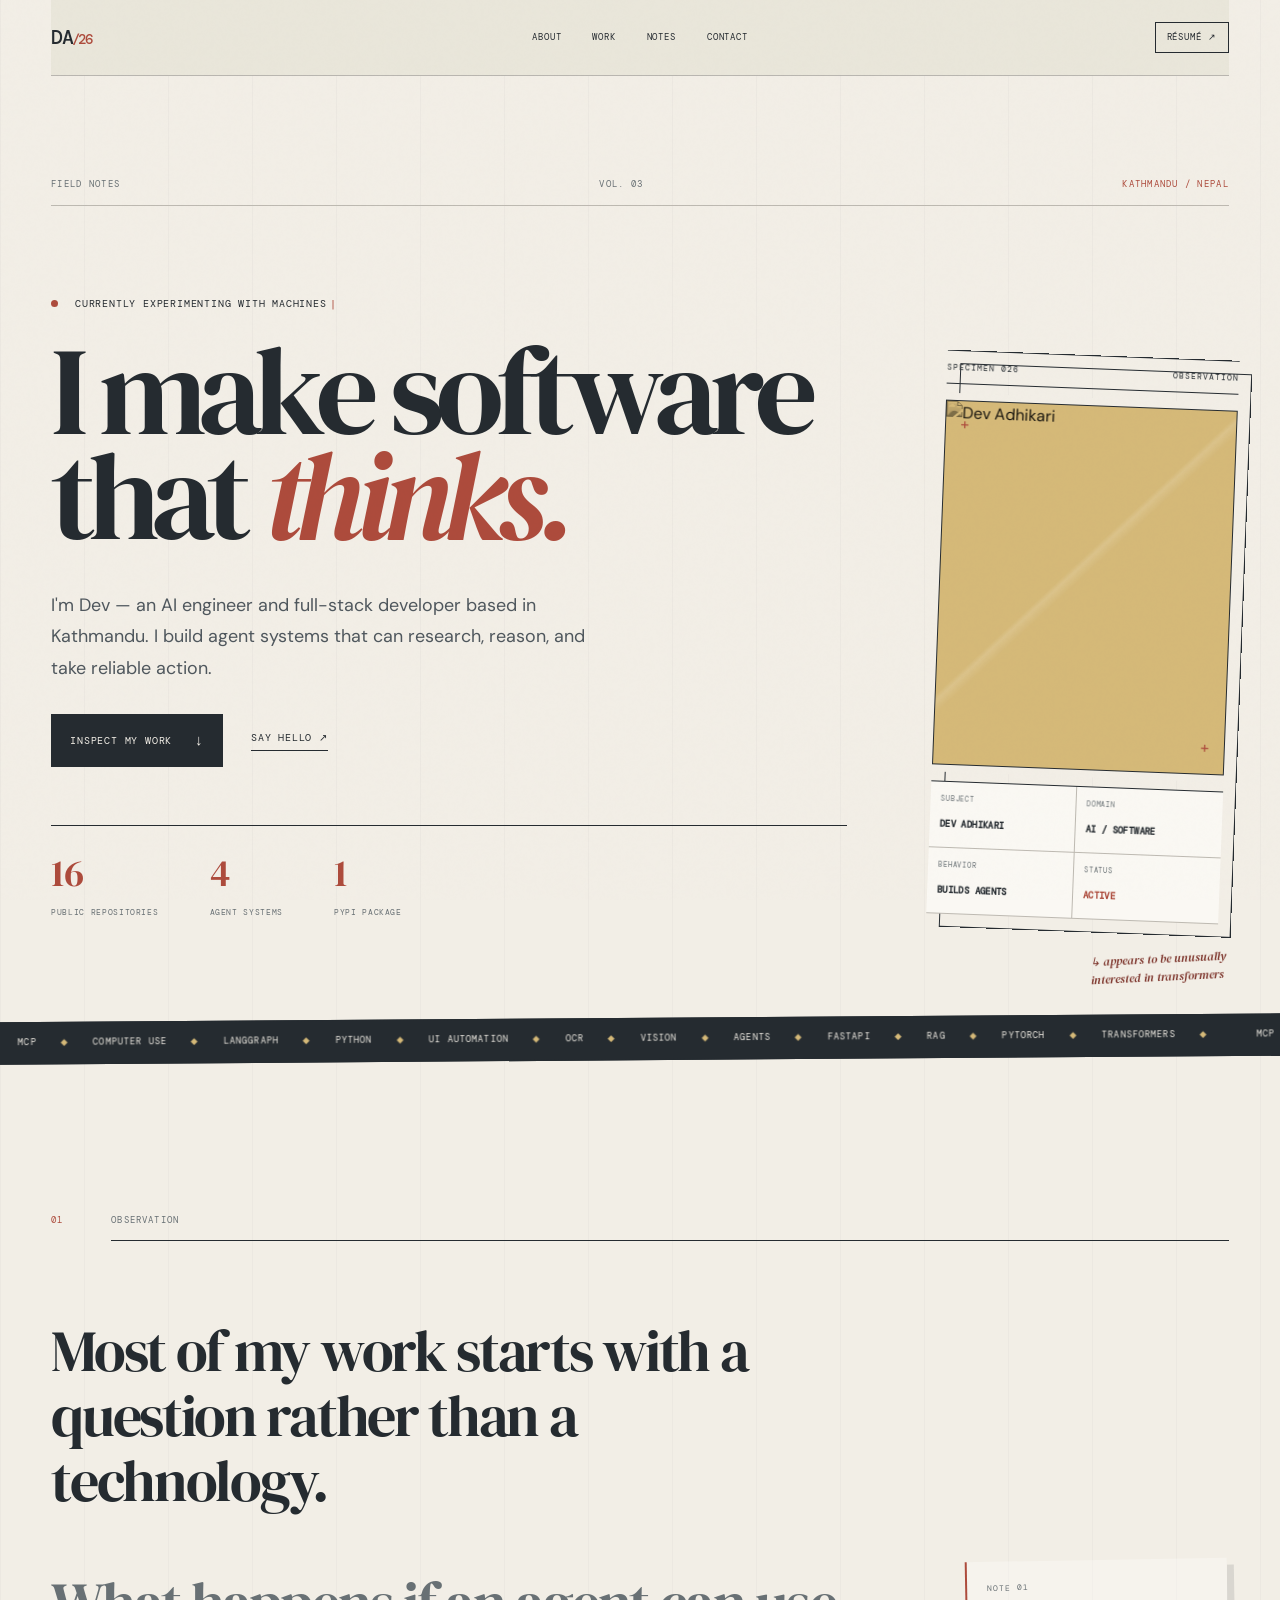
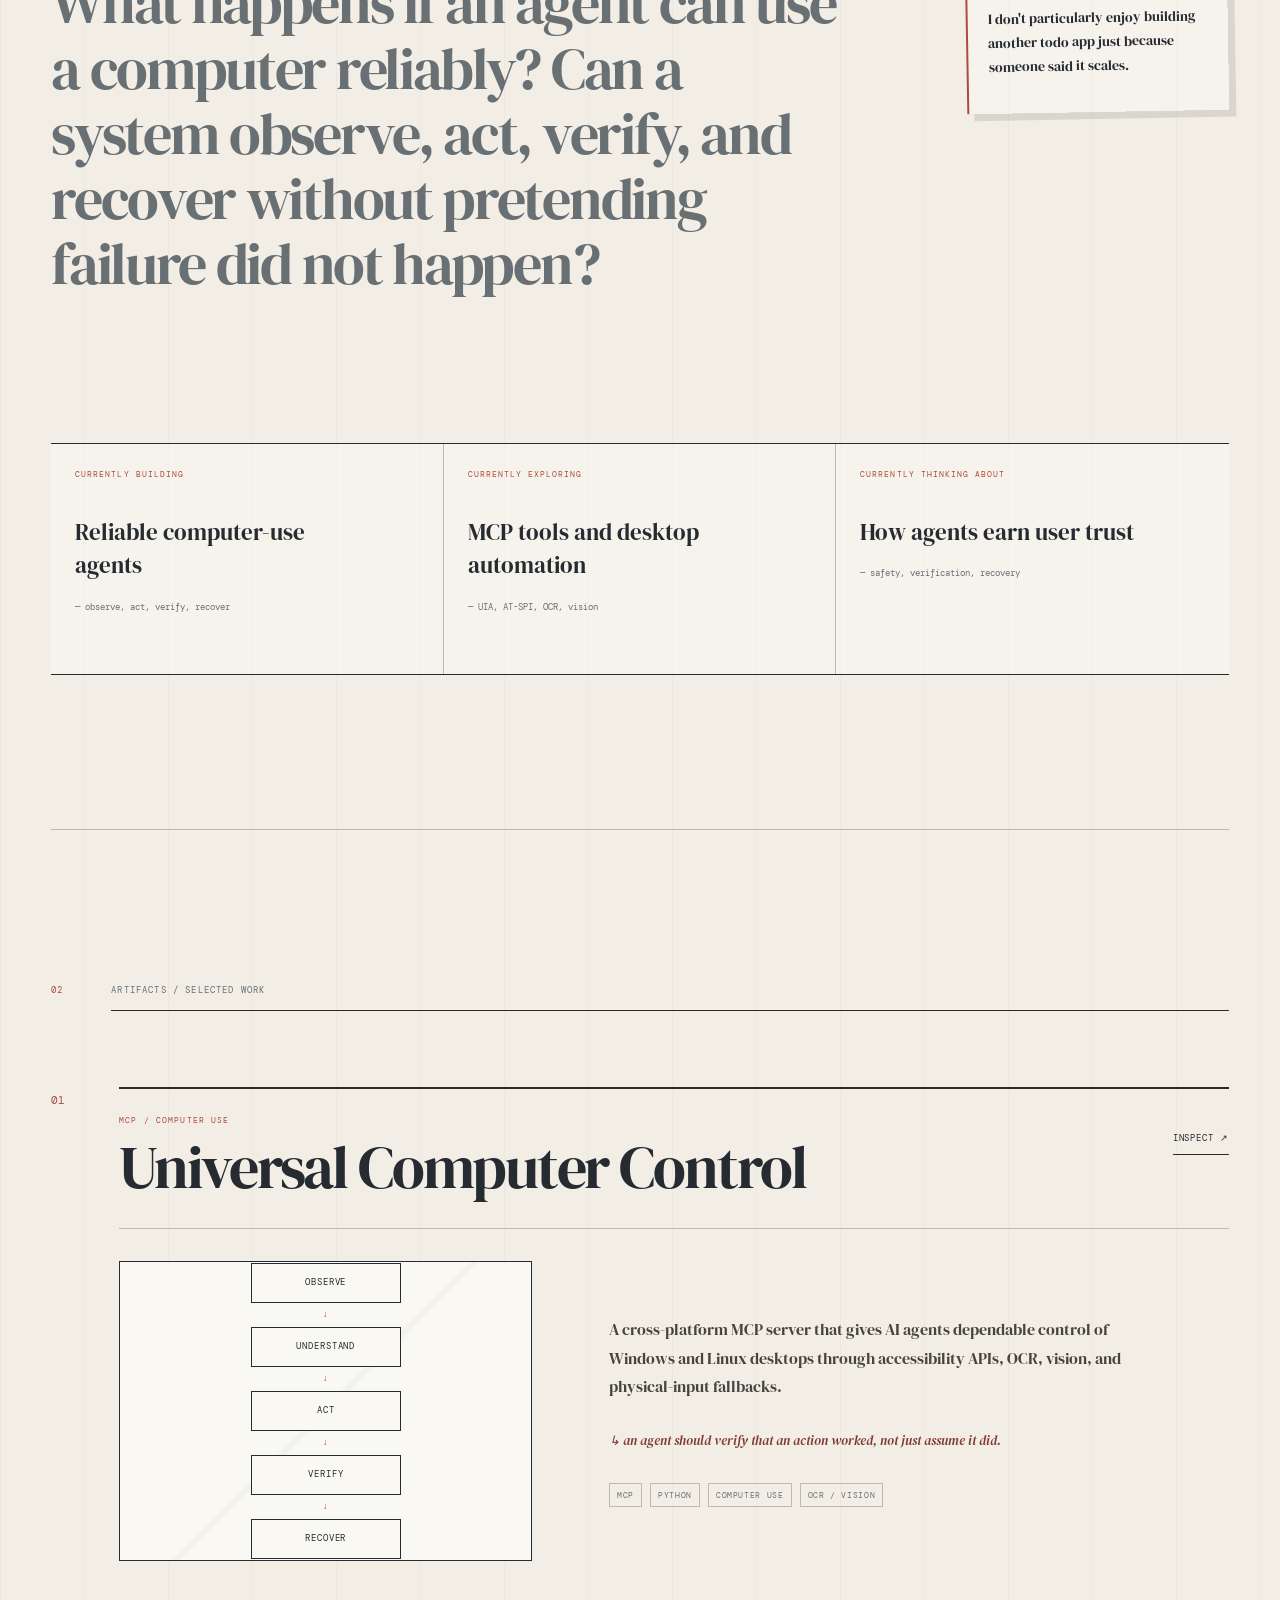
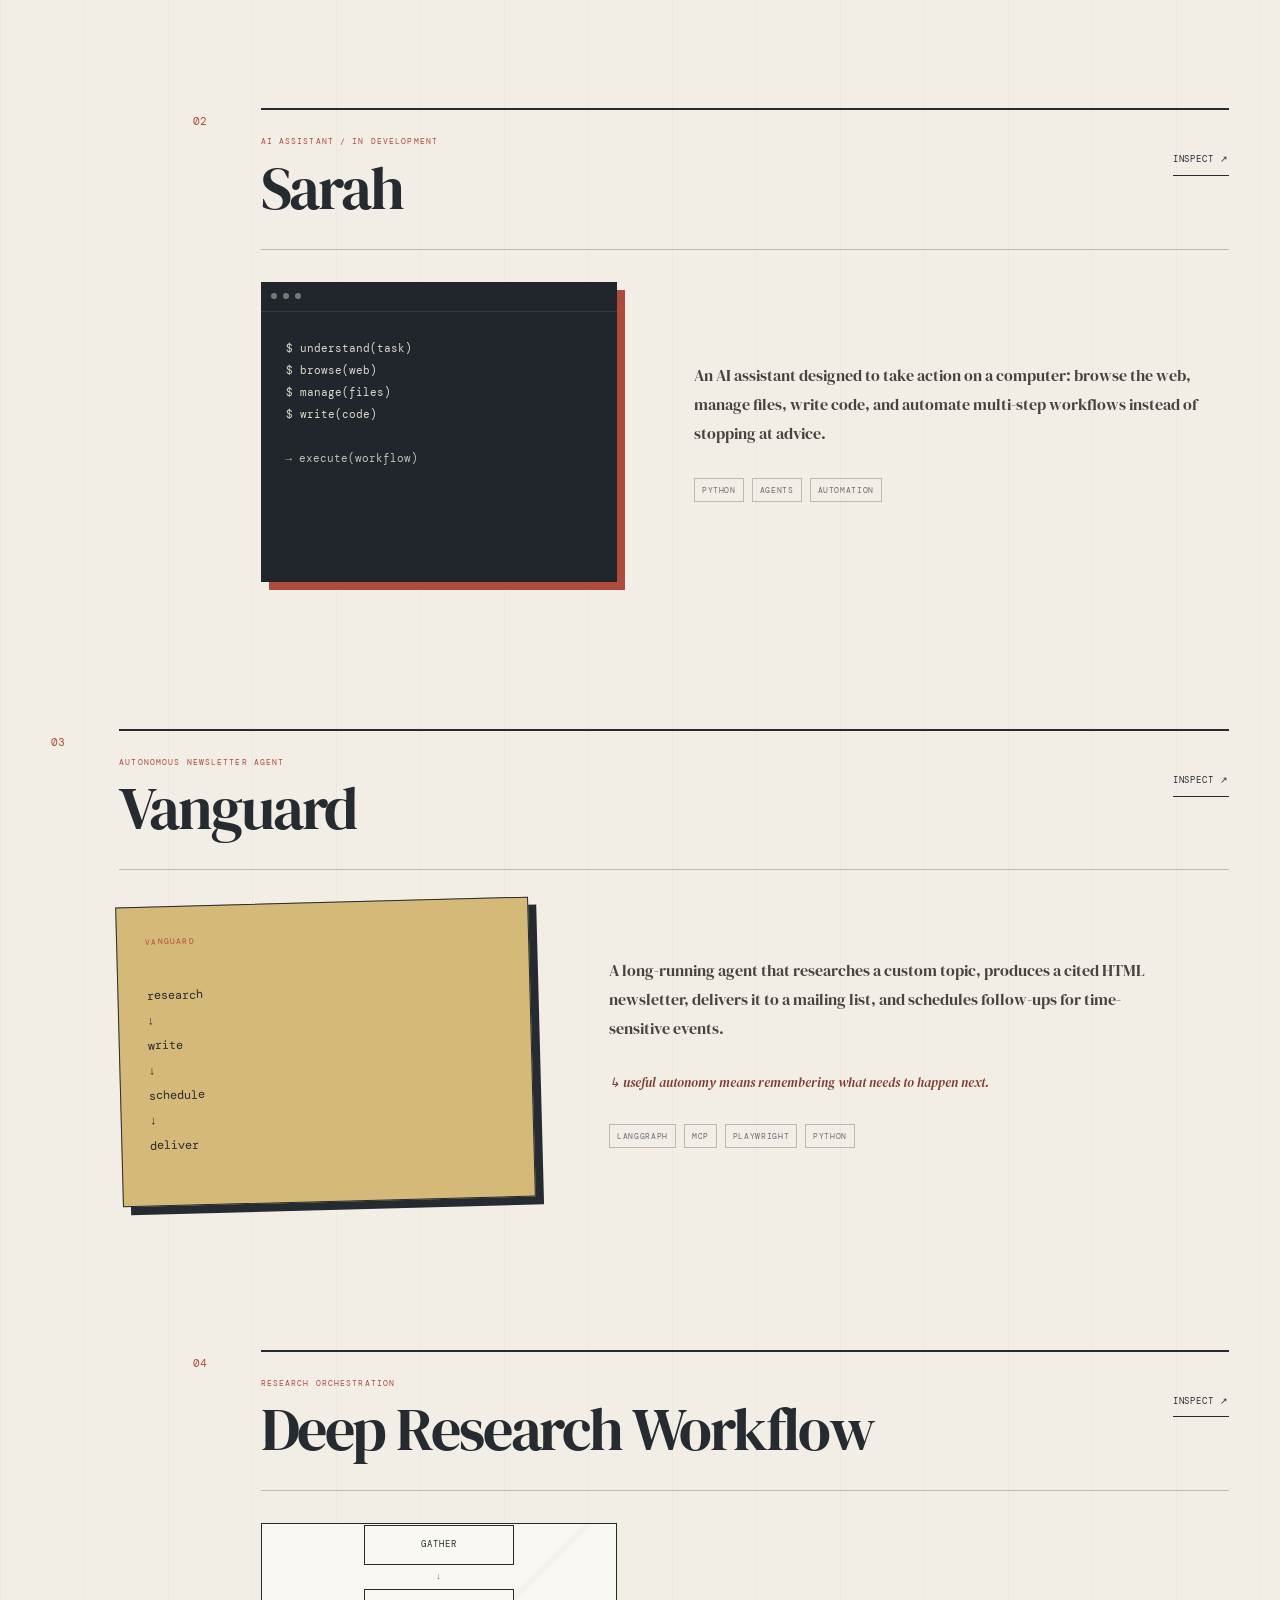
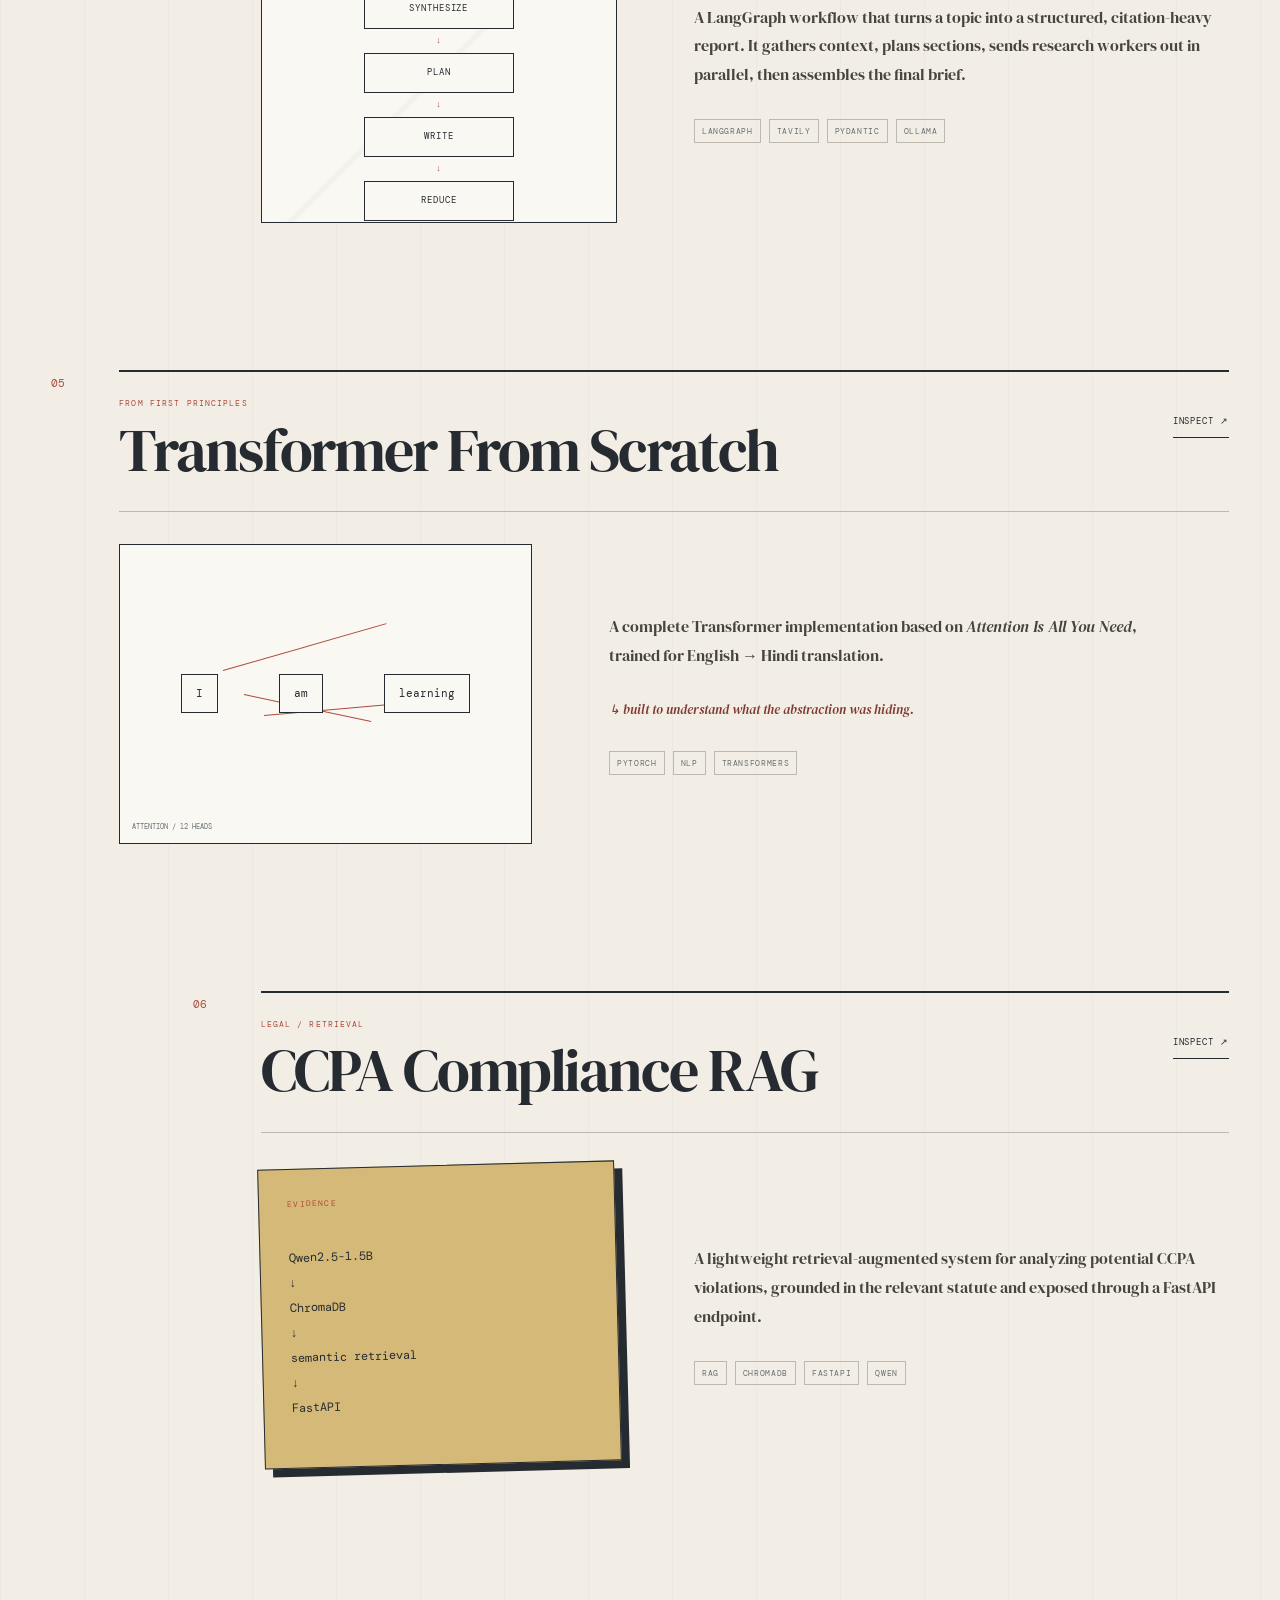
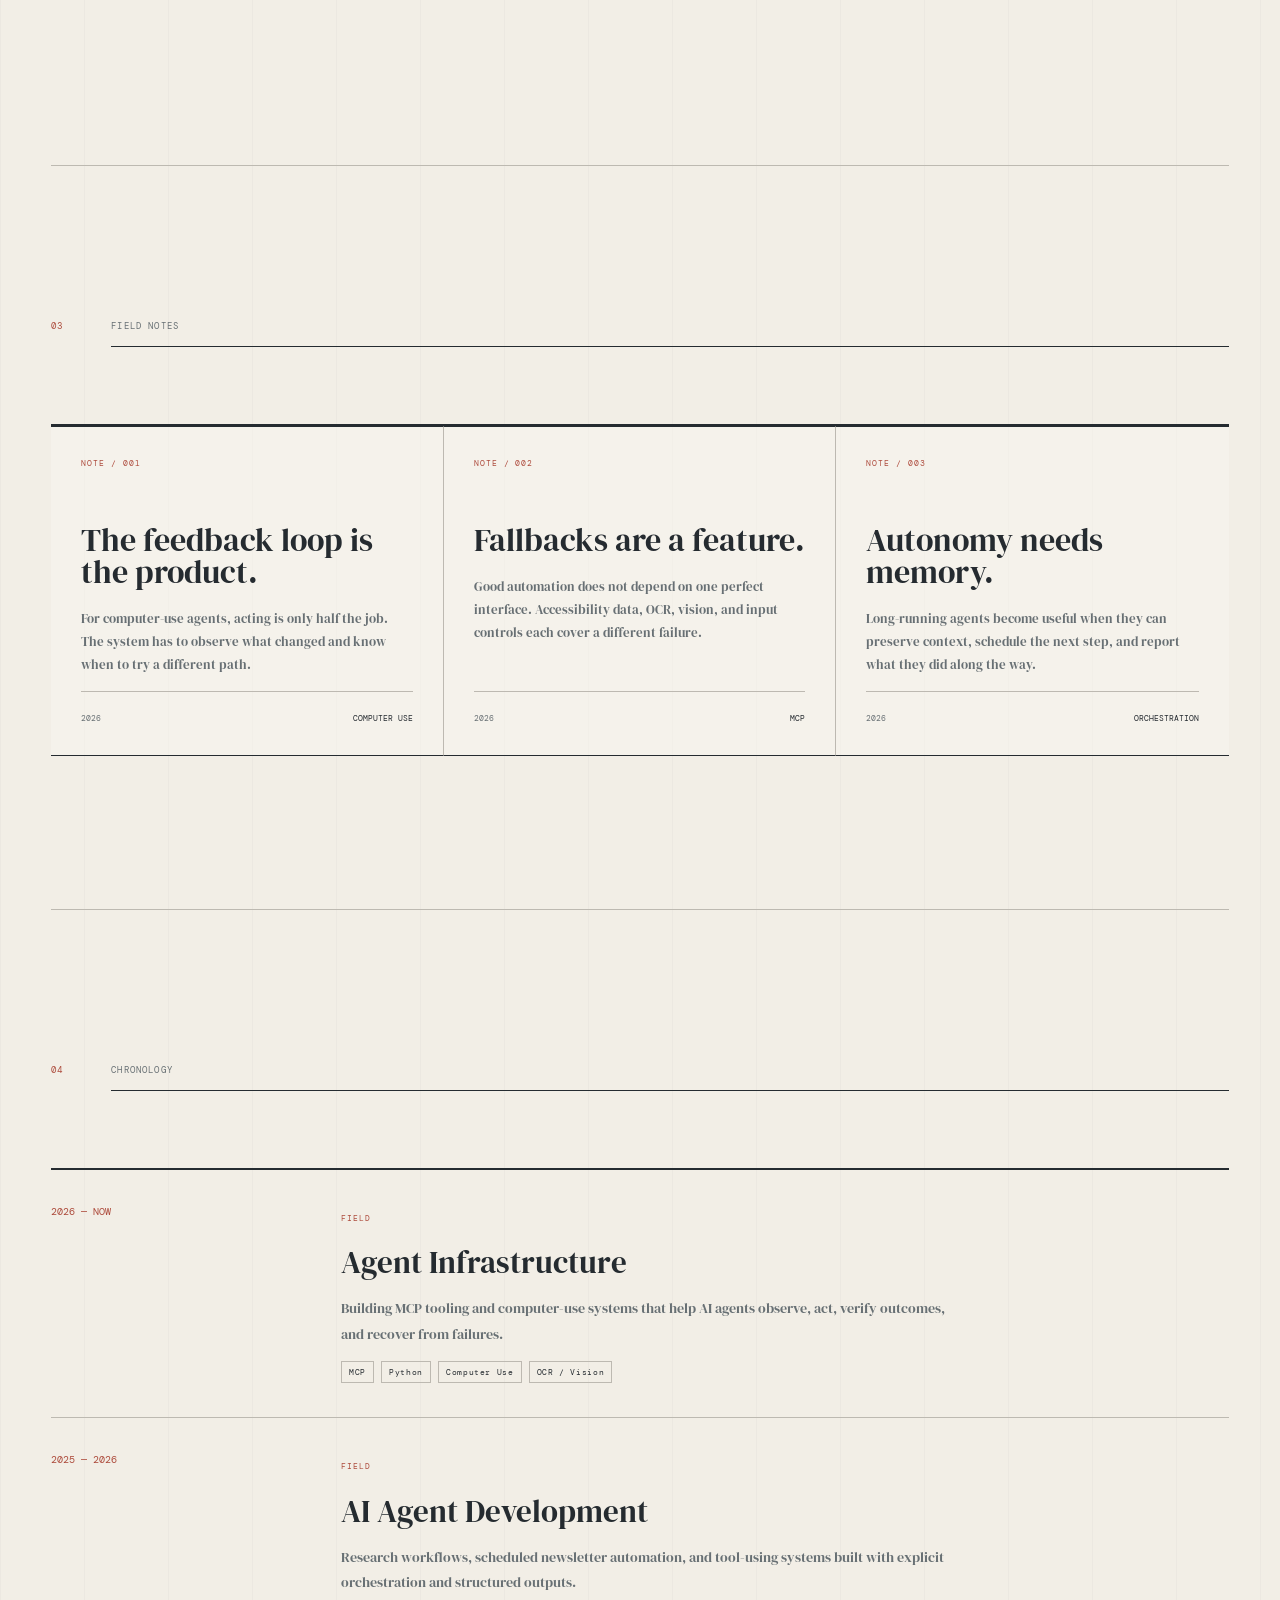
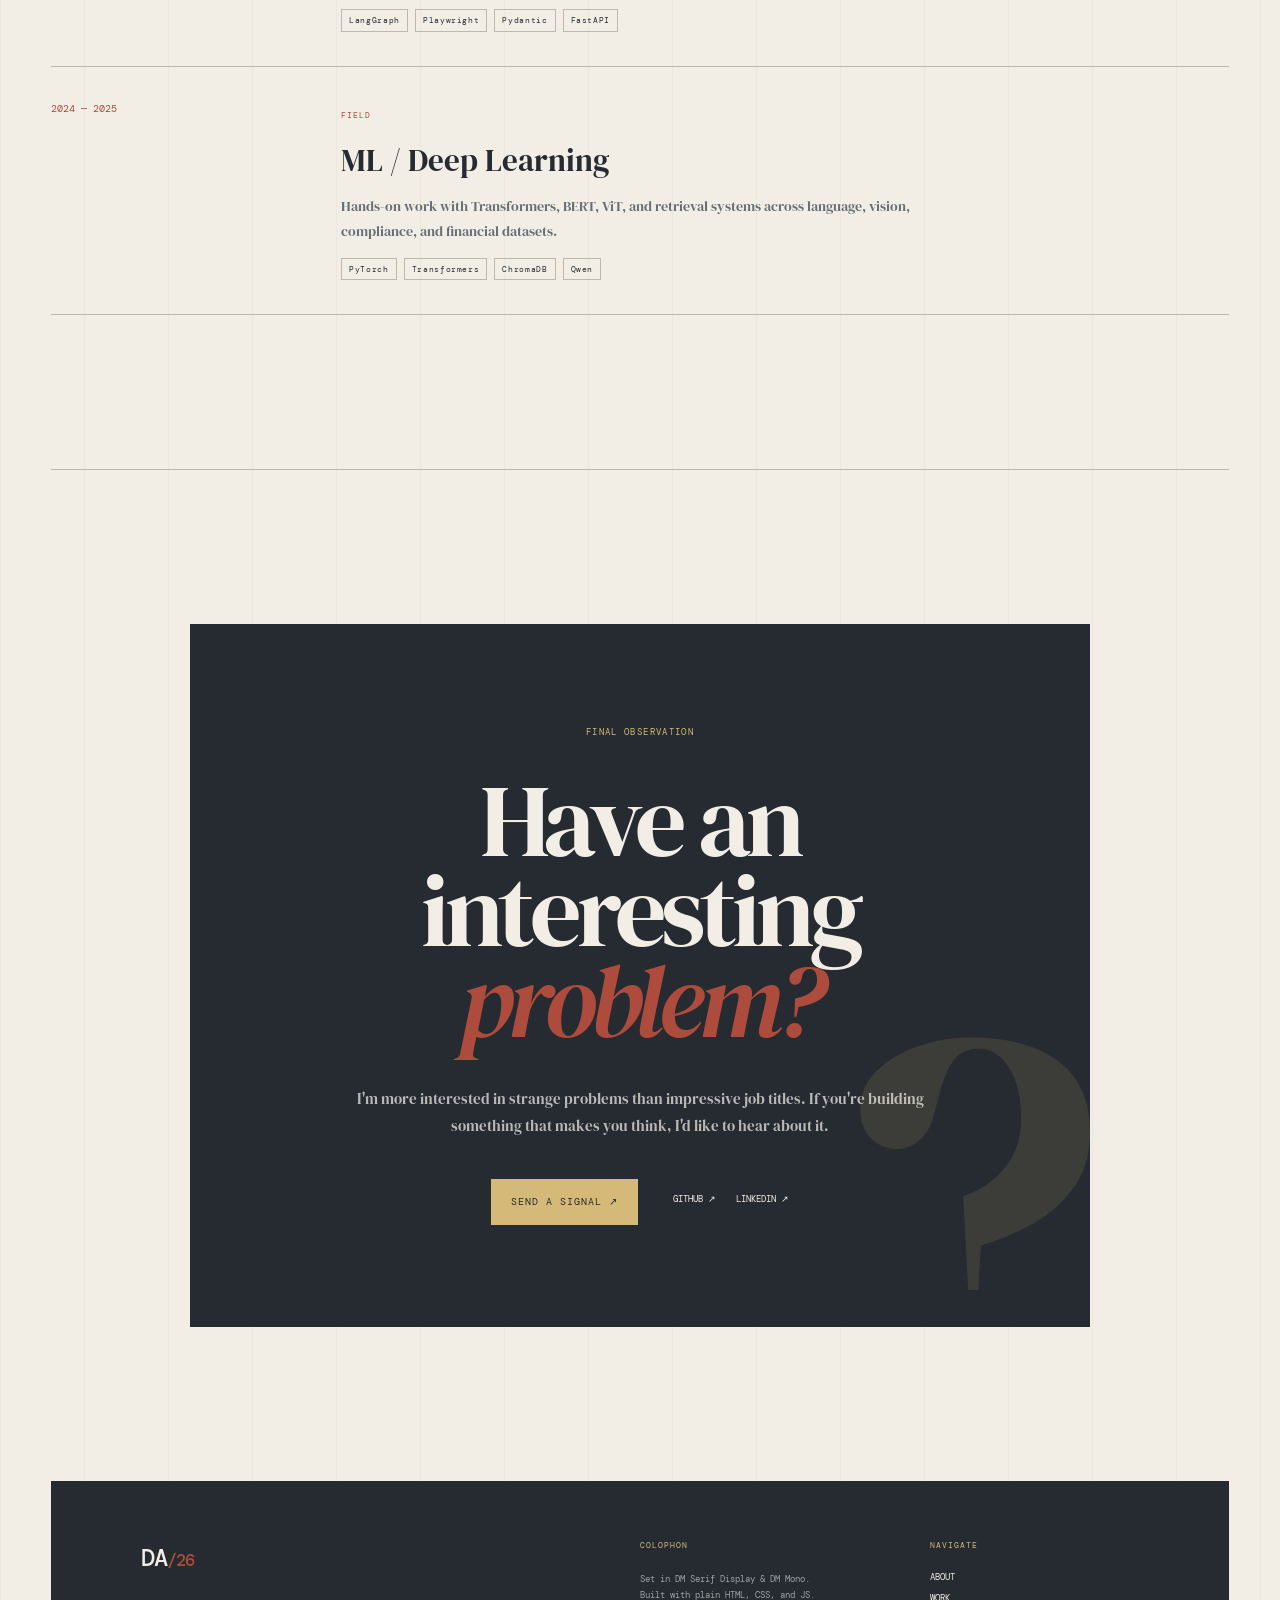
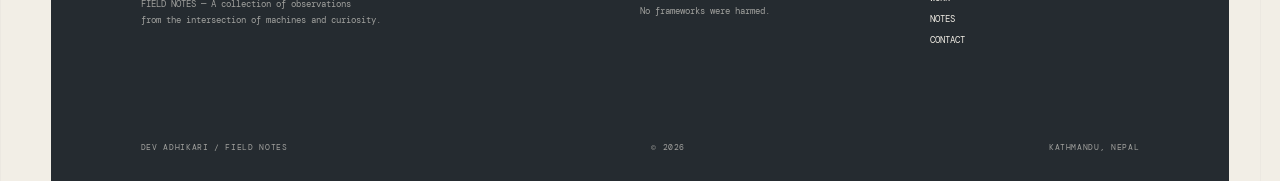
==== commit 18dcdc41: "chore: add comment to index.html Co-Authored-By: Claude Code <noreply@anthropic.com>" ====
--- a/index.html
+++ b/index.html
@@ -1,6 +1,7 @@
 <!DOCTYPE html>
 <html lang="en">
 <head>
+  <!-- Updated by Claude Code -->
   <meta charset="UTF-8" />
   <meta name="viewport" content="width=device-width, initial-scale=1.0" />
   <title>Dev Adhikari — Field Notes</title>
